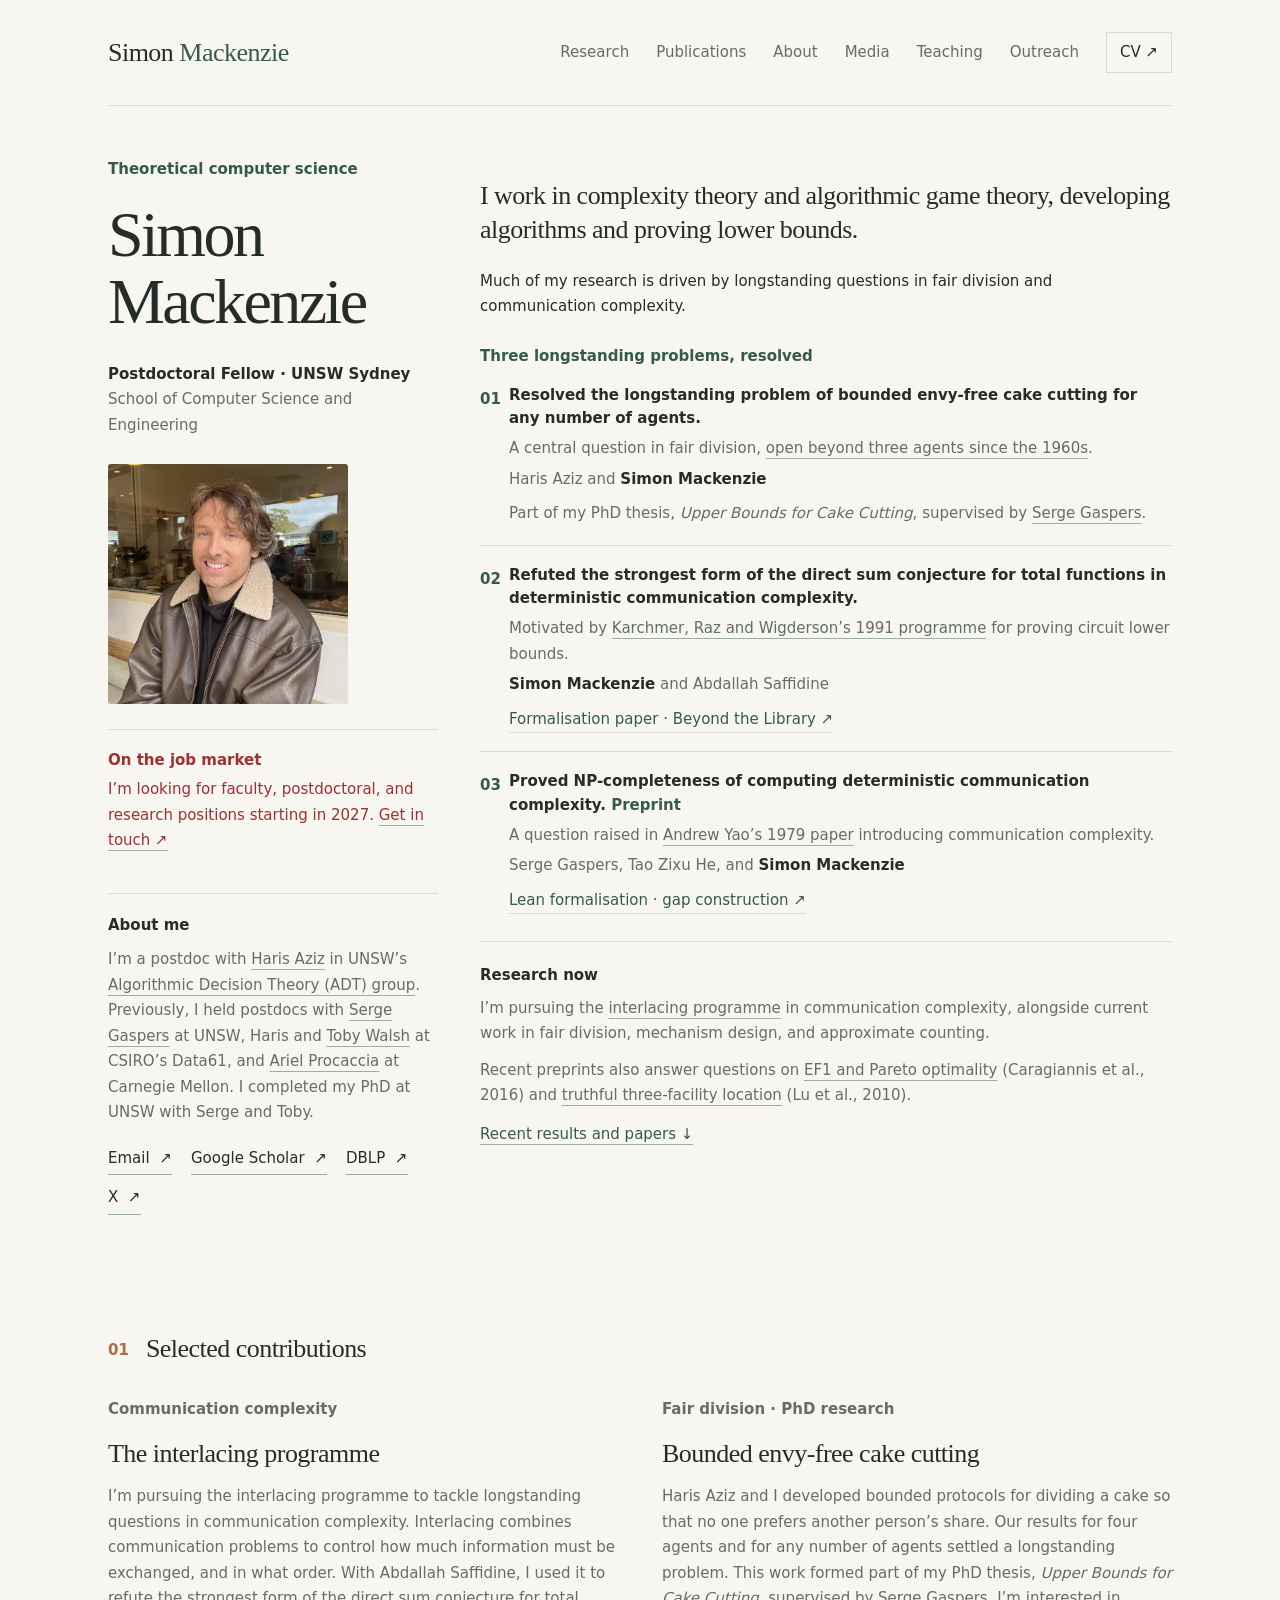
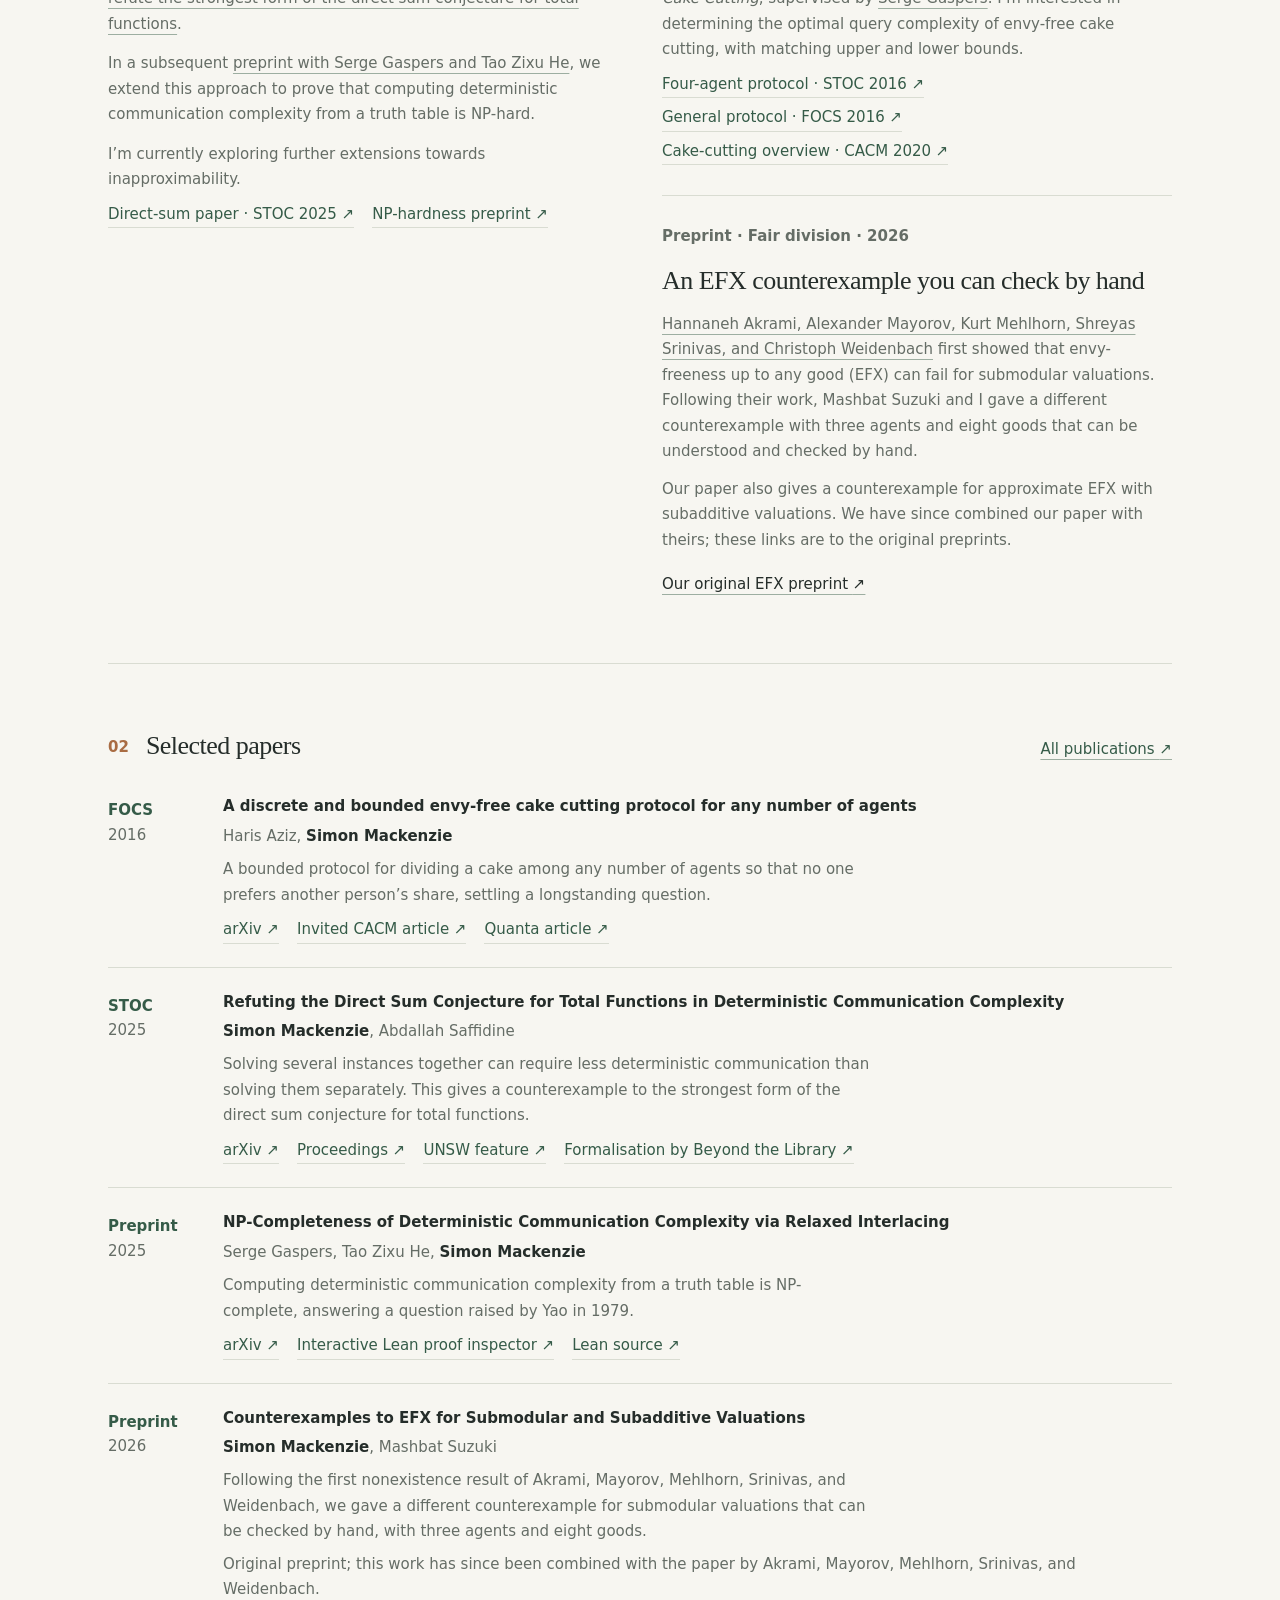
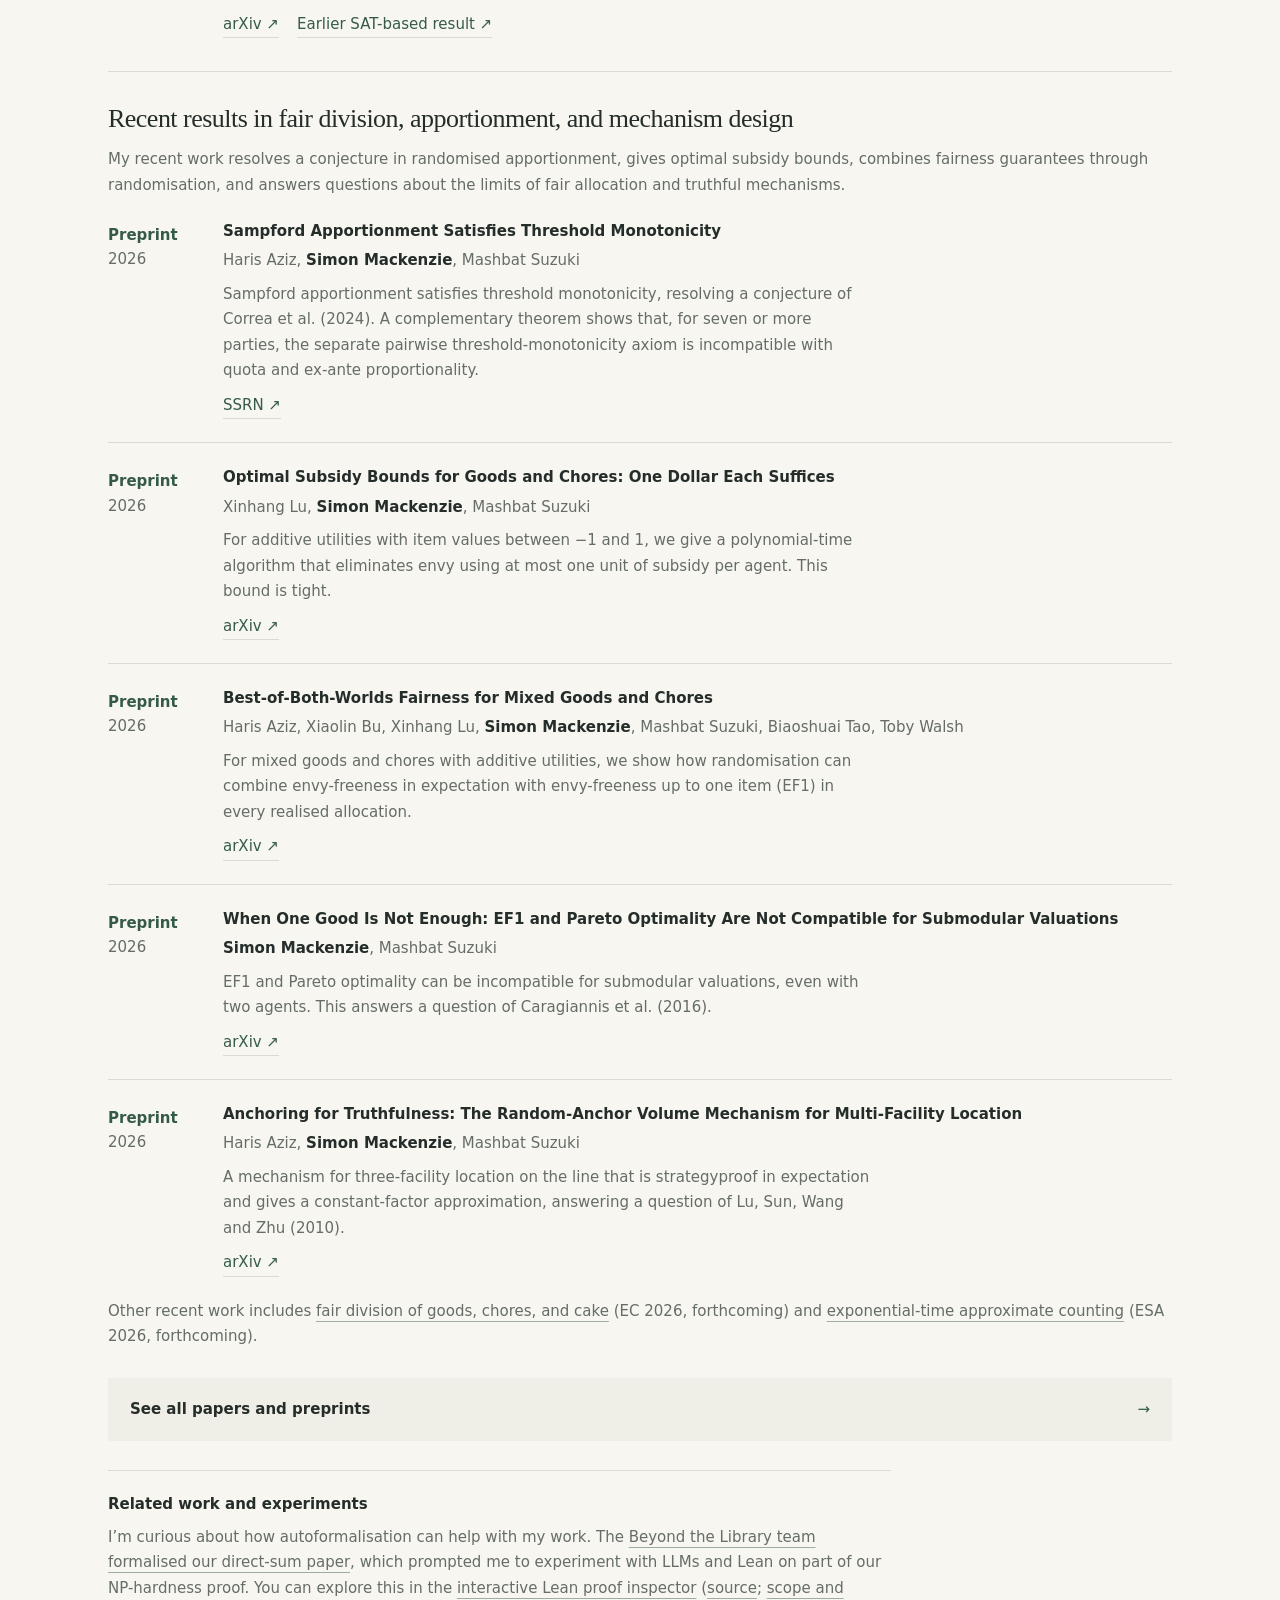
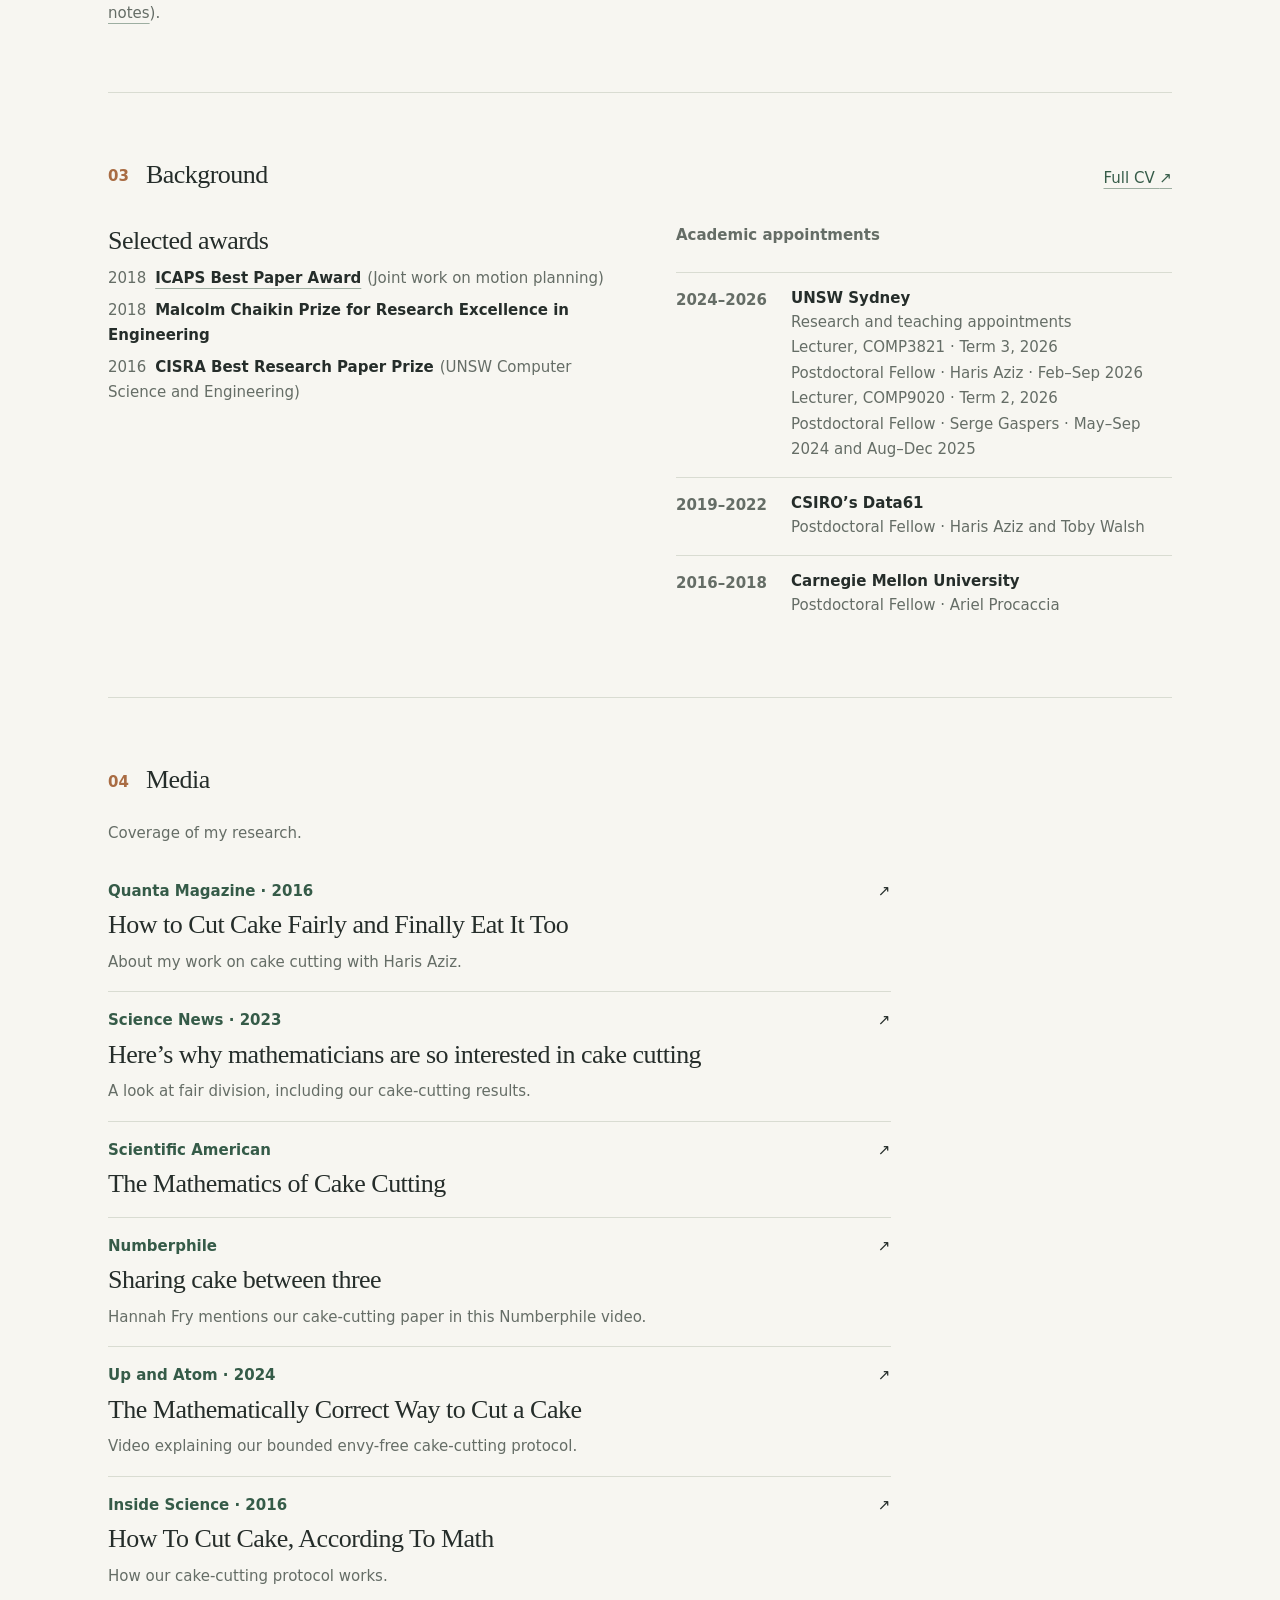
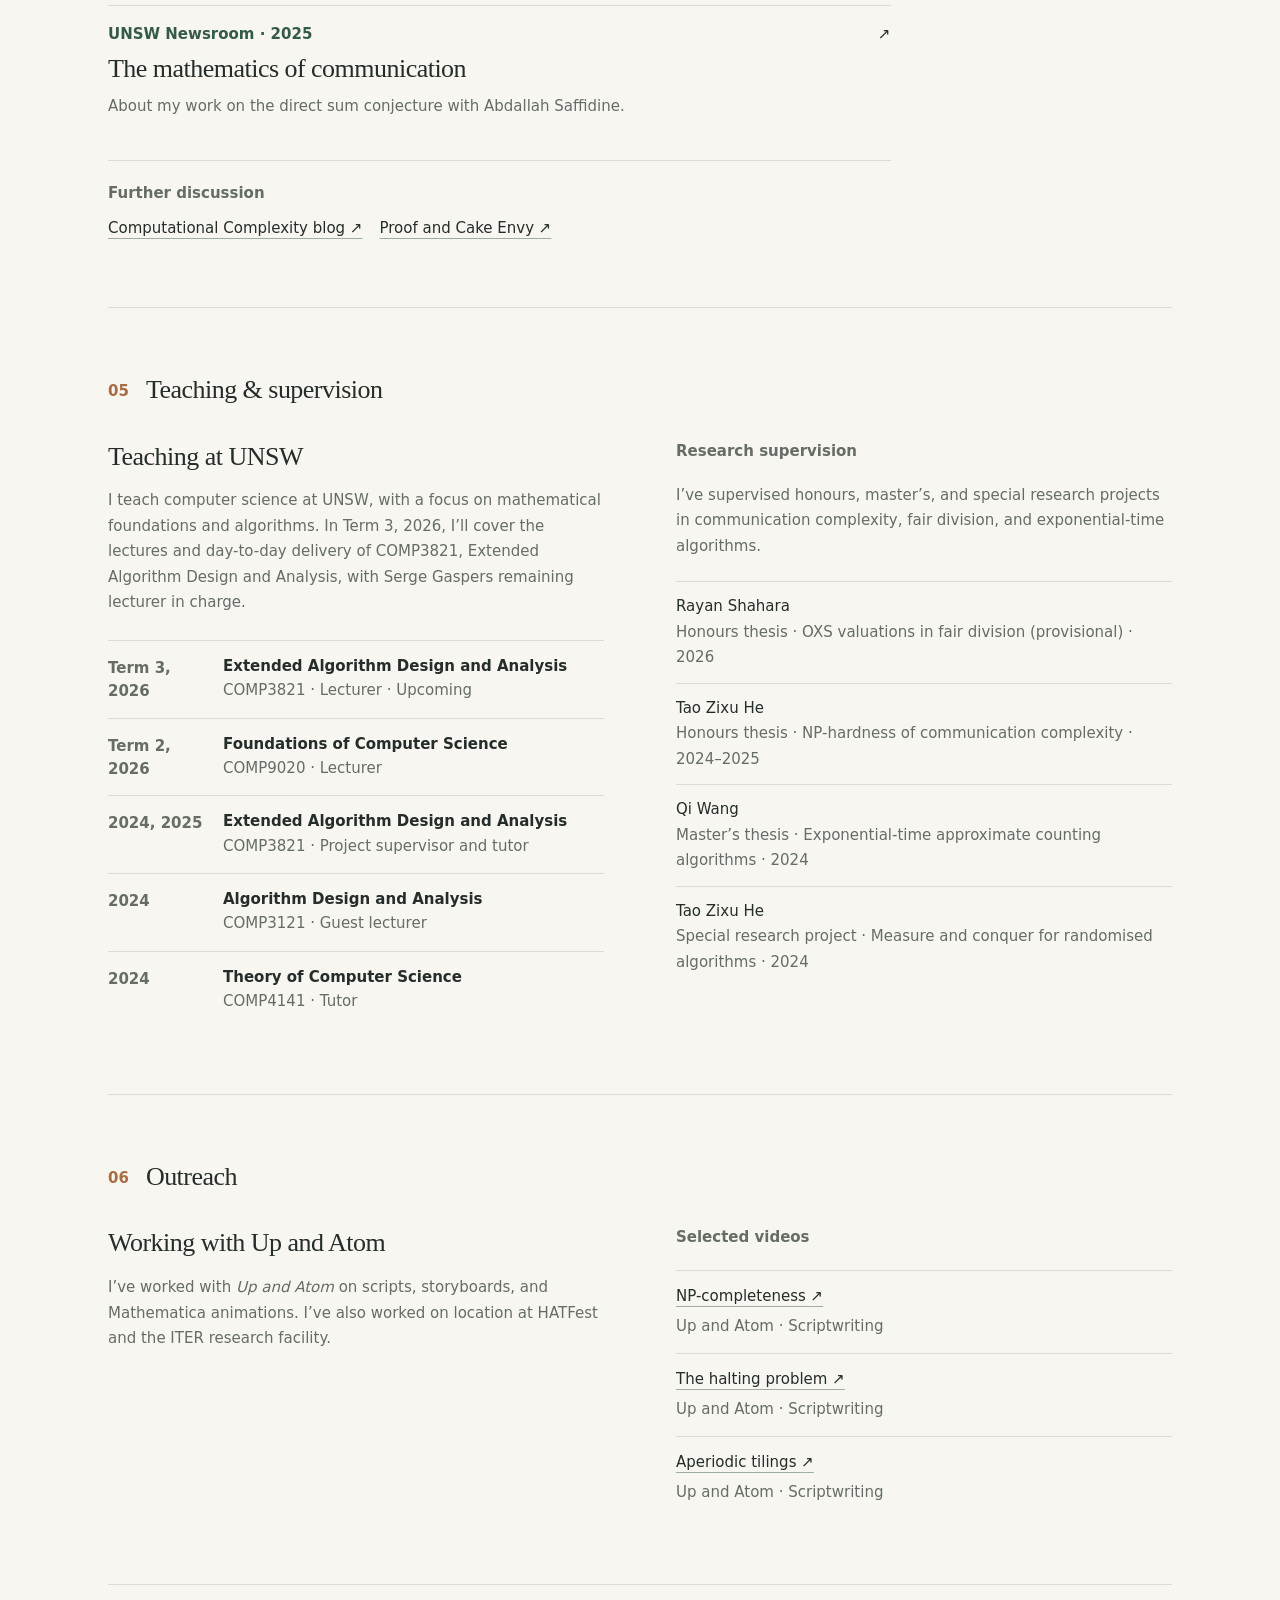
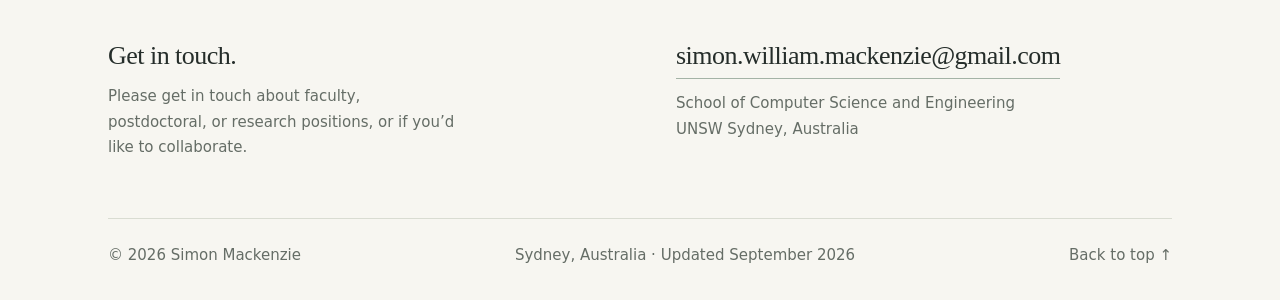
==== index.html @ c9582fa7 "Link Simon's X account" ====
<!doctype html><html lang="en" id="top"><head><meta charset="utf-8"><meta name="viewport" content="width=device-width, initial-scale=1"><meta name="description" content="Simon Mackenzie’s research on bounded envy-free cake cutting, the direct-sum conjecture, and NP-completeness of computing communication complexity (preprint), with recent work in algorithms and fair division."><title>Simon Mackenzie — Theoretical Computer Science</title><link rel="stylesheet" href="./styles.css?v=20260901b"><meta property="og:type" content="website"><meta property="og:title" content="Simon Mackenzie — Theoretical Computer Science"><meta property="og:description" content="Simon Mackenzie’s research on bounded envy-free cake cutting, the direct-sum conjecture, and NP-completeness of computing communication complexity (preprint), with recent work in algorithms and fair division."><meta name="twitter:title" content="Simon Mackenzie — Theoretical Computer Science"><meta name="twitter:description" content="Simon Mackenzie’s research on bounded envy-free cake cutting, the direct-sum conjecture, and NP-completeness of computing communication complexity (preprint), with recent work in algorithms and fair division."><meta name="twitter:card" content="summary_large_image"><meta property="og:image" content="https://simonwmackenzie.github.io/og.png"><meta property="og:image:alt" content="Simon Mackenzie — Algorithms, Fair division, Communication complexity"><meta name="twitter:image" content="https://simonwmackenzie.github.io/og.png"><link rel="canonical" href="https://simonwmackenzie.github.io/"><meta property="og:url" content="https://simonwmackenzie.github.io/"><link rel="icon" href="./favicon.svg" type="image/svg+xml"><link rel="apple-touch-icon" href="./apple-touch-icon.png"><meta name="theme-color" content="#f7f6f1"><script type="application/ld+json">{"@context":"https://schema.org","@type":"Person","name":"Simon Mackenzie","url":"https://simonwmackenzie.github.io/","image":"https://simonwmackenzie.github.io/assets/simon-mackenzie.jpg","jobTitle":"Postdoctoral Fellow","affiliation":{"@type":"Organization","name":"UNSW Sydney"},"email":"simon.william.mackenzie@gmail.com","sameAs":["https://scholar.google.com/citations?user=cBUn3E8AAAAJ","https://dblp.org/pid/139/0823.html","https://x.com/SimonWMackenzie"]}</script></head><body class="research-profile"><a class="skip" href="#main">Skip to content</a><div class="container"><header class="masthead"><a class="wordmark" href="./index.html">Simon <span class="initial">Mackenzie</span></a><nav class="navigation" aria-label="Main navigation"><a href="./index.html#research">Research</a><a href="./publications.html">Publications</a><a href="./index.html#about">About</a><a href="./index.html#media">Media</a><a href="./index.html#teaching">Teaching</a><a href="./index.html#outreach">Outreach</a><a class="cv-link" href="./assets/SimonMackenzieCV.pdf">CV <span aria-hidden="true">↗</span></a></nav></header><main id="main">
<section class="hero" aria-labelledby="name"><div class="hero-identity"><p class="eyebrow">Theoretical computer science</p><h1 id="name">Simon<br> Mackenzie</h1><p class="role"><strong>Postdoctoral Fellow · UNSW Sydney</strong><br>School of Computer Science and Engineering</p><img class="profile-photo" src="./assets/simon-mackenzie.jpg" alt="Simon Mackenzie" width="720" height="679" decoding="async" fetchpriority="high"><div class="hero-note"><span class="eyebrow">On the job market</span><span>I’m looking for faculty, postdoctoral, and research positions starting in 2027. <a href="mailto:simon.william.mackenzie@gmail.com">Get in touch <span aria-hidden="true">↗</span></a></span></div></div><div class="intro"><p class="lead">I work in complexity theory and algorithmic game theory, developing algorithms and proving lower bounds.</p><p class="research-focus achievement">Much of my research is driven by longstanding questions in fair division and communication complexity.</p><h2 class="results-heading">Three longstanding problems, resolved</h2><ul class="result-summary" aria-label="Selected research results"><li><a class="result-statement" href="https://arxiv.org/abs/1604.03655">Resolved the longstanding problem of bounded envy-free cake cutting for any number of agents.</a><span class="result-context">A central question in fair division, <a href="https://arxiv.org/abs/1508.05143">open beyond three agents since the 1960s</a>.</span><span class="result-authors">Haris Aziz and <strong>Simon Mackenzie</strong></span><span class="result-context thesis-connection">Part of my PhD thesis, <em>Upper Bounds for Cake Cutting</em>, supervised by <a href="https://serggasp.github.io/">Serge Gaspers</a>.</span></li><li><a class="result-statement" href="https://arxiv.org/abs/2411.19003">Refuted the strongest form of the direct sum conjecture for total functions in deterministic communication complexity.</a><span class="result-context">Motivated by <a href="https://www.math.ias.edu/~avi/PUBLICATIONS/KarchmerRaWi1995.pdf">Karchmer, Raz and Wigderson’s 1991 programme</a> for proving circuit lower bounds.</span><span class="result-authors"><strong>Simon Mackenzie</strong> and Abdallah Saffidine</span><div class="paper-links result-formalisation"><a href="https://arxiv.org/abs/2606.31134">Formalisation paper · Beyond the Library <span aria-hidden="true">↗</span></a></div></li><li><a class="result-statement" href="https://arxiv.org/abs/2508.05597">Proved NP-completeness of computing deterministic communication complexity. <span class="result-status">Preprint</span></a><span class="result-context">A question raised in <a href="https://doi.org/10.1145/800135.804414">Andrew Yao’s 1979 paper</a> introducing communication complexity.</span><span class="result-authors">Serge Gaspers, Tao Zixu He, and <strong>Simon Mackenzie</strong></span><div class="paper-links result-formalisation"><a href="https://simonwmackenzie.github.io/npcc-lean/inspector/">Lean formalisation · gap construction <span aria-hidden="true">↗</span></a></div></li></ul><div class="research-now"><h2>Research now</h2><p>I’m pursuing the <a href="#interlacing">interlacing programme</a> in communication complexity, alongside current work in fair division, mechanism design, and approximate counting.</p><p>Recent preprints also answer questions on <a href="https://arxiv.org/abs/2607.17811">EF1 and Pareto optimality</a> (Caragiannis et al., 2016) and <a href="https://arxiv.org/abs/2608.16550">truthful three-facility location</a> (Lu et al., 2010).</p><a class="recent-results-link" href="#current-work">Recent results and papers <span aria-hidden="true">↓</span></a></div></div><div class="intro-biography" aria-labelledby="biography-heading"><h2 id="biography-heading">About me</h2><p class="academic-context">I’m a postdoc with <a href="https://sites.google.com/site/harisaziz/">Haris Aziz</a> in UNSW’s <a href="https://www.unsw.edu.au/engineering/our-schools/computer-science-and-engineering/our-research/research-groups/algorithmic-decision-theory">Algorithmic Decision Theory (ADT) group</a>. Previously, I held postdocs with <a href="https://serggasp.github.io/">Serge Gaspers</a> at UNSW, Haris and <a href="https://cgi.cse.unsw.edu.au/~tw/index.html">Toby Walsh</a> at CSIRO’s Data61, and <a href="https://procaccia.info/">Ariel Procaccia</a> at Carnegie Mellon. I completed my PhD at UNSW with Serge and Toby.</p><div class="text-links"><a href="mailto:simon.william.mackenzie@gmail.com">Email <span class="arrow" aria-hidden="true">↗</span></a><a href="https://scholar.google.com/citations?user=cBUn3E8AAAAJ">Google Scholar <span class="arrow" aria-hidden="true">↗</span></a><a href="https://dblp.org/pid/139/0823.html">DBLP <span class="arrow" aria-hidden="true">↗</span></a><a href="https://x.com/SimonWMackenzie">X <span class="arrow" aria-hidden="true">↗</span></a></div></div></section>

<section class="section" id="research"><div class="section-heading"><h2><span class="number">01</span>Selected contributions</h2></div><div class="research-grid research-programme-grid"><article class="research-item research-programme" id="interlacing"><p class="eyebrow">Communication complexity</p><h3>The interlacing programme</h3><p>I’m pursuing the interlacing programme to tackle longstanding questions in communication complexity. Interlacing combines communication problems to control how much information must be exchanged, and in what order. With Abdallah Saffidine, I used it to <a href="https://arxiv.org/abs/2411.19003">refute the strongest form of the direct sum conjecture for total functions</a>.</p><p>In a subsequent <a href="https://arxiv.org/abs/2508.05597">preprint with Serge Gaspers and Tao Zixu He</a>, we extend this approach to prove that computing deterministic communication complexity from a truth table is NP-hard.</p><p>I’m currently exploring further extensions towards inapproximability.</p><div class="paper-links"><a href="https://arxiv.org/abs/2411.19003">Direct-sum paper · STOC 2025 <span aria-hidden="true">↗</span></a><a href="https://arxiv.org/abs/2508.05597">NP-hardness preprint <span aria-hidden="true">↗</span></a></div></article><article class="research-item"><p class="eyebrow">Fair division · PhD research</p><h3>Bounded envy-free cake cutting</h3><p>Haris Aziz and I developed bounded protocols for dividing a cake so that no one prefers another person’s share. Our results for four agents and for any number of agents settled a longstanding problem. This work formed part of my PhD thesis, <em>Upper Bounds for Cake Cutting</em>, supervised by <a href="https://serggasp.github.io/">Serge Gaspers</a>. I’m interested in determining the optimal query complexity of envy-free cake cutting, with matching upper and lower bounds.</p><div class="paper-links"><a href="https://arxiv.org/abs/1508.05143">Four-agent protocol · STOC 2016 <span aria-hidden="true">↗</span></a><a href="https://arxiv.org/abs/1604.03655">General protocol · FOCS 2016 <span aria-hidden="true">↗</span></a><a href="https://dl.acm.org/doi/10.1145/3382129">Cake-cutting overview · CACM 2020 <span aria-hidden="true">↗</span></a></div></article><article class="research-item" id="efx"><p class="eyebrow">Preprint · Fair division · 2026</p><h3>An EFX counterexample you can check by hand</h3><p><a href="https://arxiv.org/abs/2604.18216">Hannaneh Akrami, Alexander Mayorov, Kurt Mehlhorn, Shreyas Srinivas, and Christoph Weidenbach</a> first showed that envy-freeness up to any good (EFX) can fail for submodular valuations. Following their work, Mashbat Suzuki and I gave a different counterexample with three agents and eight goods that can be understood and checked by hand.</p><p class="efx-context">Our paper also gives a counterexample for approximate EFX with subadditive valuations. We have since combined our paper with theirs; these links are to the original preprints.</p><a href="https://arxiv.org/abs/2605.06451">Our original EFX preprint <span aria-hidden="true">↗</span></a></article></div></section>
<section class="section" id="papers"><div class="section-heading"><h2><span class="number">02</span>Selected papers</h2><a href="./publications.html">All publications <span aria-hidden="true">↗</span></a></div><ol class="papers"><li class="paper" data-paper="aziz2016discrete" data-topic="fair-division" data-search="A discrete and bounded envy-free cake cutting protocol for any number of agents Haris Aziz Simon Mackenzie 2016 FOCS conference  A bounded protocol for dividing a cake among any number of agents so that no one prefers another person’s share, settling a longstanding question."><div class="paper-meta"><strong>FOCS</strong>2016</div><div><h3><a href="https://arxiv.org/abs/1604.03655">A discrete and bounded envy-free cake cutting protocol for any number of agents</a></h3><p class="authors">Haris Aziz, <strong>Simon Mackenzie</strong></p><p class="paper-description">A bounded protocol for dividing a cake among any number of agents so that no one prefers another person’s share, settling a longstanding question.</p><div class="paper-links"><a href="https://arxiv.org/abs/1604.03655">arXiv <span aria-hidden="true">↗</span></a><a href="https://dl.acm.org/doi/10.1145/3382129">Invited CACM article <span aria-hidden="true">↗</span></a><a href="https://www.quantamagazine.org/new-algorithm-solves-cake-cutting-problem-20161006/">Quanta article <span aria-hidden="true">↗</span></a></div></div></li><li class="paper" data-paper="mackenzie2025refuting" data-topic="communication" data-search="Refuting the Direct Sum Conjecture for Total Functions in Deterministic Communication Complexity Simon Mackenzie Abdallah Saffidine 2025 STOC conference  Solving several instances together can require less deterministic communication than solving them separately. This gives a counterexample to the strongest form of the direct sum conjecture for total functions."><div class="paper-meta"><strong>STOC</strong>2025</div><div><h3><a href="https://arxiv.org/abs/2411.19003">Refuting the Direct Sum Conjecture for Total Functions in Deterministic Communication Complexity</a></h3><p class="authors"><strong>Simon Mackenzie</strong>, Abdallah Saffidine</p><p class="paper-description">Solving several instances together can require less deterministic communication than solving them separately. This gives a counterexample to the strongest form of the direct sum conjecture for total functions.</p><div class="paper-links"><a href="https://arxiv.org/abs/2411.19003">arXiv <span aria-hidden="true">↗</span></a><a href="https://dl.acm.org/doi/10.1145/3717823.3718148">Proceedings <span aria-hidden="true">↗</span></a><a href="https://www.unsw.edu.au/news/2025/03/communication-complexity--why-a-new-mathematical-formula-could-h">UNSW feature <span aria-hidden="true">↗</span></a><a href="https://beyondthelibrary.github.io/formal_arxiv/p/Refuting/">Formalisation by Beyond the Library <span aria-hidden="true">↗</span></a></div></div></li><li class="paper" data-paper="gaspers2025interlacing" data-topic="communication" data-search="NP-Completeness of Deterministic Communication Complexity via Relaxed Interlacing Serge Gaspers Tao Zixu He Simon Mackenzie 2025 Preprint preprint  Computing deterministic communication complexity from a truth table is NP-complete, answering a question raised by Yao in 1979."><div class="paper-meta"><strong>Preprint</strong>2025</div><div><h3><a href="https://arxiv.org/abs/2508.05597">NP-Completeness of Deterministic Communication Complexity via Relaxed Interlacing</a></h3><p class="authors">Serge Gaspers, Tao Zixu He, <strong>Simon Mackenzie</strong></p><p class="paper-description">Computing deterministic communication complexity from a truth table is NP-complete, answering a question raised by Yao in 1979.</p><div class="paper-links"><a href="https://arxiv.org/abs/2508.05597">arXiv <span aria-hidden="true">↗</span></a><a href="https://simonwmackenzie.github.io/npcc-lean/inspector/">Interactive Lean proof inspector <span aria-hidden="true">↗</span></a><a href="https://github.com/simonwmackenzie/npcc-lean">Lean source <span aria-hidden="true">↗</span></a></div></div></li><li class="paper" data-paper="mackenzie2026efx" data-topic="fair-division" data-search="Counterexamples to EFX for Submodular and Subadditive Valuations Simon Mackenzie Mashbat Suzuki 2026 Preprint preprint Original preprint; this work has since been combined with the paper by Akrami, Mayorov, Mehlhorn, Srinivas, and Weidenbach. Following the first nonexistence result of Akrami, Mayorov, Mehlhorn, Srinivas, and Weidenbach, we gave a different counterexample for submodular valuations that can be checked by hand, with three agents and eight goods."><div class="paper-meta"><strong>Preprint</strong>2026</div><div><h3><a href="https://arxiv.org/abs/2605.06451">Counterexamples to EFX for Submodular and Subadditive Valuations</a></h3><p class="authors"><strong>Simon Mackenzie</strong>, Mashbat Suzuki</p><p class="paper-description">Following the first nonexistence result of Akrami, Mayorov, Mehlhorn, Srinivas, and Weidenbach, we gave a different counterexample for submodular valuations that can be checked by hand, with three agents and eight goods.</p><p class="paper-note">Original preprint; this work has since been combined with the paper by Akrami, Mayorov, Mehlhorn, Srinivas, and Weidenbach.</p><div class="paper-links"><a href="https://arxiv.org/abs/2605.06451">arXiv <span aria-hidden="true">↗</span></a><a href="https://arxiv.org/abs/2604.18216">Earlier SAT-based result <span aria-hidden="true">↗</span></a></div></div></li></ol><div class="current-work" id="current-work"><h3>Recent results in fair division, apportionment, and mechanism design</h3><p>My recent work resolves a conjecture in randomised apportionment, gives optimal subsidy bounds, combines fairness guarantees through randomisation, and answers questions about the limits of fair allocation and truthful mechanisms.</p><ol class="papers"><li class="paper" data-paper="aziz2026sampford" data-topic="social-choice" data-search="Sampford Apportionment Satisfies Threshold Monotonicity Haris Aziz Simon Mackenzie Mashbat Suzuki 2026 Preprint preprint  Sampford apportionment satisfies threshold monotonicity, resolving a conjecture of Correa et al. (2024). A complementary theorem shows that, for seven or more parties, the separate pairwise threshold-monotonicity axiom is incompatible with quota and ex-ante proportionality."><div class="paper-meta"><strong>Preprint</strong>2026</div><div><h3><a href="https://papers.ssrn.com/sol3/papers.cfm?abstract_id=7346803">Sampford Apportionment Satisfies Threshold Monotonicity</a></h3><p class="authors">Haris Aziz, <strong>Simon Mackenzie</strong>, Mashbat Suzuki</p><p class="paper-description">Sampford apportionment satisfies threshold monotonicity, resolving a conjecture of Correa et al. (2024). A complementary theorem shows that, for seven or more parties, the separate pairwise threshold-monotonicity axiom is incompatible with quota and ex-ante proportionality.</p><div class="paper-links"><a href="https://papers.ssrn.com/sol3/papers.cfm?abstract_id=7346803">SSRN <span aria-hidden="true">↗</span></a></div></div></li><li class="paper" data-paper="lu2026subsidy" data-topic="fair-division" data-search="Optimal Subsidy Bounds for Goods and Chores: One Dollar Each Suffices Xinhang Lu Simon Mackenzie Mashbat Suzuki 2026 Preprint preprint  For additive utilities with item values between −1 and 1, we give a polynomial-time algorithm that eliminates envy using at most one unit of subsidy per agent. This bound is tight."><div class="paper-meta"><strong>Preprint</strong>2026</div><div><h3><a href="https://arxiv.org/abs/2607.10089">Optimal Subsidy Bounds for Goods and Chores: One Dollar Each Suffices</a></h3><p class="authors">Xinhang Lu, <strong>Simon Mackenzie</strong>, Mashbat Suzuki</p><p class="paper-description">For additive utilities with item values between −1 and 1, we give a polynomial-time algorithm that eliminates envy using at most one unit of subsidy per agent. This bound is tight.</p><div class="paper-links"><a href="https://arxiv.org/abs/2607.10089">arXiv <span aria-hidden="true">↗</span></a></div></div></li><li class="paper" data-paper="aziz2026best" data-topic="fair-division" data-search="Best-of-Both-Worlds Fairness for Mixed Goods and Chores Haris Aziz Xiaolin Bu Xinhang Lu Simon Mackenzie Mashbat Suzuki Biaoshuai Tao Toby Walsh 2026 Preprint preprint  For mixed goods and chores with additive utilities, we show how randomisation can combine envy-freeness in expectation with envy-freeness up to one item (EF1) in every realised allocation."><div class="paper-meta"><strong>Preprint</strong>2026</div><div><h3><a href="https://arxiv.org/abs/2607.10232">Best-of-Both-Worlds Fairness for Mixed Goods and Chores</a></h3><p class="authors">Haris Aziz, Xiaolin Bu, Xinhang Lu, <strong>Simon Mackenzie</strong>, Mashbat Suzuki, Biaoshuai Tao, Toby Walsh</p><p class="paper-description">For mixed goods and chores with additive utilities, we show how randomisation can combine envy-freeness in expectation with envy-freeness up to one item (EF1) in every realised allocation.</p><div class="paper-links"><a href="https://arxiv.org/abs/2607.10232">arXiv <span aria-hidden="true">↗</span></a></div></div></li><li class="paper" data-paper="mackenzie2026ef1" data-topic="fair-division" data-search="When One Good Is Not Enough: EF1 and Pareto Optimality Are Not Compatible for Submodular Valuations Simon Mackenzie Mashbat Suzuki 2026 Preprint preprint  EF1 and Pareto optimality can be incompatible for submodular valuations, even with two agents. This answers a question of Caragiannis et al. (2016)."><div class="paper-meta"><strong>Preprint</strong>2026</div><div><h3><a href="https://arxiv.org/abs/2607.17811">When One Good Is Not Enough: EF1 and Pareto Optimality Are Not Compatible for Submodular Valuations</a></h3><p class="authors"><strong>Simon Mackenzie</strong>, Mashbat Suzuki</p><p class="paper-description">EF1 and Pareto optimality can be incompatible for submodular valuations, even with two agents. This answers a question of Caragiannis et al. (2016).</p><div class="paper-links"><a href="https://arxiv.org/abs/2607.17811">arXiv <span aria-hidden="true">↗</span></a></div></div></li><li class="paper" data-paper="aziz2026anchor" data-topic="social-choice" data-search="Anchoring for Truthfulness: The Random-Anchor Volume Mechanism for Multi-Facility Location Haris Aziz Simon Mackenzie Mashbat Suzuki 2026 Preprint preprint  A mechanism for three-facility location on the line that is strategyproof in expectation and gives a constant-factor approximation, answering a question of Lu, Sun, Wang and Zhu (2010)."><div class="paper-meta"><strong>Preprint</strong>2026</div><div><h3><a href="https://arxiv.org/abs/2608.16550">Anchoring for Truthfulness: The Random-Anchor Volume Mechanism for Multi-Facility Location</a></h3><p class="authors">Haris Aziz, <strong>Simon Mackenzie</strong>, Mashbat Suzuki</p><p class="paper-description">A mechanism for three-facility location on the line that is strategyproof in expectation and gives a constant-factor approximation, answering a question of Lu, Sun, Wang and Zhu (2010).</p><div class="paper-links"><a href="https://arxiv.org/abs/2608.16550">arXiv <span aria-hidden="true">↗</span></a></div></div></li></ol><p class="current-note">Other recent work includes <a href="https://arxiv.org/abs/2511.04891">fair division of goods, chores, and cake</a> (EC 2026, forthcoming) and <a href="https://arxiv.org/abs/2607.06393">exponential-time approximate counting</a> (ESA 2026, forthcoming).</p></div><a class="all-papers" href="./publications.html"><span>See all papers and preprints</span><span class="arrow" aria-hidden="true">→</span></a><aside class="research-aside" id="autoformalisation" aria-labelledby="related-work-heading"><h3 id="related-work-heading">Related work and experiments</h3><p>I’m curious about how autoformalisation can help with my work. The <a href="https://beyondthelibrary.github.io/formal_arxiv/p/Refuting/">Beyond the Library team formalised our direct-sum paper</a>, which prompted me to experiment with LLMs and Lean on part of our NP-hardness proof. You can explore this in the <a href="https://simonwmackenzie.github.io/npcc-lean/inspector/">interactive Lean proof inspector</a> (<a href="https://github.com/simonwmackenzie/npcc-lean">source</a>; <a href="https://github.com/simonwmackenzie/npcc-lean/blob/main/lean/AUDIT.md">scope and notes</a>).</p></aside></section>
<section class="section" id="about"><div class="section-heading"><h2><span class="number">03</span>Background</h2><a href="./assets/SimonMackenzieCV.pdf">Full CV <span aria-hidden="true">↗</span></a></div><div class="split"><aside class="awards" id="awards" aria-labelledby="awards-heading"><h3 id="awards-heading">Selected awards</h3><ul class="award-list"><li><time class="award-year" datetime="2018">2018</time><strong><a href="https://icaps18.icaps-conference.org/awards/index.html">ICAPS Best Paper Award</a></strong><span class="award-context">Joint work on motion planning</span></li><li><time class="award-year" datetime="2018">2018</time><strong>Malcolm Chaikin Prize for Research Excellence in Engineering</strong></li><li><time class="award-year" datetime="2016">2016</time><strong>CISRA Best Research Paper Prize</strong><span class="award-context">UNSW Computer Science and Engineering</span></li></ul></aside><div><p class="quiet-label">Academic appointments</p><ul class="timeline"><li><span class="period">2024–2026</span><div><strong>UNSW Sydney</strong><small>Research and teaching appointments<br>Lecturer, COMP3821 · Term 3, 2026<br>Postdoctoral Fellow · Haris Aziz · Feb–Sep 2026<br>Lecturer, COMP9020 · Term 2, 2026<br>Postdoctoral Fellow · Serge Gaspers · May–Sep 2024 and Aug–Dec 2025</small></div></li><li><span class="period">2019–2022</span><div><strong>CSIRO’s Data61</strong><small>Postdoctoral Fellow · Haris Aziz and Toby Walsh</small></div></li><li><span class="period">2016–2018</span><div><strong>Carnegie Mellon University</strong><small>Postdoctoral Fellow · Ariel Procaccia</small></div></li></ul></div></div></section>
<section class="section" id="media"><div class="section-heading"><h2><span class="number">04</span>Media</h2></div><p class="media-intro">Coverage of my research.</p><div class="media-coverage"><ul class="outreach-list"><li><a href="https://www.quantamagazine.org/new-algorithm-solves-cake-cutting-problem-20161006/"><span><span class="outlet">Quanta Magazine · 2016</span><span class="headline">How to Cut Cake Fairly and Finally Eat It Too</span><span class="coverage-note">About my work on cake cutting with Haris Aziz.</span></span><span class="arrow" aria-hidden="true">↗</span></a></li><li><a href="https://www.sciencenews.org/article/cake-cutting-math-problem-fairness-envy"><span><span class="outlet">Science News · 2023</span><span class="headline">Here’s why mathematicians are so interested in cake cutting</span><span class="coverage-note">A look at fair division, including our cake-cutting results.</span></span><span class="arrow" aria-hidden="true">↗</span></a></li><li><a href="https://www.scientificamerican.com/article/the-mathematics-of-cake-cutting/"><span><span class="outlet">Scientific American</span><span class="headline">The Mathematics of Cake Cutting</span></span><span class="arrow" aria-hidden="true">↗</span></a></li><li><a href="https://www.numberphile.com/videos/sharing-cake-between-three"><span><span class="outlet">Numberphile</span><span class="headline">Sharing cake between three</span><span class="coverage-note">Hannah Fry mentions our cake-cutting paper in this Numberphile video.</span></span><span class="arrow" aria-hidden="true">↗</span></a></li><li><a href="https://www.youtube.com/watch?v=fvM8ow6zNw4"><span><span class="outlet">Up and Atom · 2024</span><span class="headline">The Mathematically Correct Way to Cut a Cake</span><span class="coverage-note">Video explaining our bounded envy-free cake-cutting protocol.</span></span><span class="arrow" aria-hidden="true">↗</span></a></li><li><a href="https://www.aip.org/inside-science/how-to-cut-cake-according-to-math"><span><span class="outlet">Inside Science · 2016</span><span class="headline">How To Cut Cake, According To Math</span><span class="coverage-note">How our cake-cutting protocol works.</span></span><span class="arrow" aria-hidden="true">↗</span></a></li><li><a href="https://www.unsw.edu.au/news/2025/03/communication-complexity--why-a-new-mathematical-formula-could-h"><span><span class="outlet">UNSW Newsroom · 2025</span><span class="headline">The mathematics of communication</span><span class="coverage-note">About my work on the direct sum conjecture with Abdallah Saffidine.</span></span><span class="arrow" aria-hidden="true">↗</span></a></li></ul><div class="research-discussion"><p class="quiet-label">Further discussion</p><div class="small-links"><a href="https://blog.computationalcomplexity.org/2016/06/there-is-now-bounded-discrete-envy-free_0.html">Computational Complexity blog <span aria-hidden="true">↗</span></a><a href="https://rjlipton.com/2020/04/18/proof-and-cake-envy/">Proof and Cake Envy <span aria-hidden="true">↗</span></a></div></div></div></section>
<section class="section" id="teaching"><div class="section-heading"><h2><span class="number">05</span>Teaching &amp; supervision</h2></div><div class="split"><div><h3>Teaching at UNSW</h3><p>I teach computer science at UNSW, with a focus on mathematical foundations and algorithms. In Term 3, 2026, I’ll cover the lectures and day-to-day delivery of COMP3821, Extended Algorithm Design and Analysis, with Serge Gaspers remaining lecturer in charge.</p><ul class="timeline"><li><span class="period">Term 3, 2026</span><div><strong>Extended Algorithm Design and Analysis</strong><small>COMP3821 · Lecturer · Upcoming</small></div></li><li><span class="period">Term 2, 2026</span><div><strong>Foundations of Computer Science</strong><small>COMP9020 · Lecturer</small></div></li><li><span class="period">2024, 2025</span><div><strong>Extended Algorithm Design and Analysis</strong><small>COMP3821 · Project supervisor and tutor</small></div></li><li><time>2024</time><div><strong>Algorithm Design and Analysis</strong><small>COMP3121 · Guest lecturer</small></div></li><li><time>2024</time><div><strong>Theory of Computer Science</strong><small>COMP4141 · Tutor</small></div></li></ul></div><div><p class="quiet-label">Research supervision</p><p>I’ve supervised honours, master’s, and special research projects in communication complexity, fair division, and exponential-time algorithms.</p><ul class="student-list"><li>Rayan Shahara <span>Honours thesis · OXS valuations in fair division (provisional) · 2026</span></li><li>Tao Zixu He <span>Honours thesis · NP-hardness of communication complexity · 2024–2025</span></li><li>Qi Wang <span>Master’s thesis · Exponential-time approximate counting algorithms · 2024</span></li><li>Tao Zixu He <span>Special research project · Measure and conquer for randomised algorithms · 2024</span></li></ul></div></div></section>
<section class="section" id="outreach"><div class="section-heading"><h2><span class="number">06</span>Outreach</h2></div><div class="split outreach-content"><div><h3>Working with Up and Atom</h3><p>I’ve worked with <em>Up and Atom</em> on scripts, storyboards, and Mathematica animations. I’ve also worked on location at HATFest and the ITER research facility.</p></div><div><p class="quiet-label">Selected videos</p><ul class="video-links"><li><a href="https://www.youtube.com/watch?v=ctwX--JEzSA">NP-completeness <span aria-hidden="true">↗</span></a><span>Up and Atom · Scriptwriting</span></li><li><a href="https://www.youtube.com/watch?v=sG0obNcgNJM&amp;t=445s">The halting problem <span aria-hidden="true">↗</span></a><span>Up and Atom · Scriptwriting</span></li><li><a href="https://www.youtube.com/watch?v=A1BhOVW8qZU&amp;t=542s">Aperiodic tilings <span aria-hidden="true">↗</span></a><span>Up and Atom · Scriptwriting</span></li></ul></div></div></section>

<section class="contact" id="contact"><div><h2>Get in touch.</h2><p>Please get in touch about faculty, postdoctoral, or research positions, or if you’d like to collaborate.</p></div><div><a class="email" href="mailto:simon.william.mackenzie@gmail.com">simon.william.mackenzie@gmail.com</a><p>School of Computer Science and Engineering<br>UNSW Sydney, Australia</p></div></section></main><footer class="footer"><span>© 2026 Simon Mackenzie</span><span>Sydney, Australia · Updated September 2026</span><a href="#top">Back to top ↑</a></footer></div></body></html>
---- styles.css ----
:root{--paper:#f7f6f1;--surface:#efeee7;--ink:#252d2a;--muted:#656d66;--accent:#355b48;--line:#d9dcd2;--warm:#a96c43;--serif:Georgia,'Times New Roman',serif;--sans:system-ui,'Segoe UI',Roboto,Helvetica,Arial,sans-serif;color-scheme:light}

/* One typography system: two families, three sizes, five treatments. */
:root{--type-display:clamp(48px,6vw,64px);--type-heading:26px;--type-body:15px}
body,button,input{font-family:var(--sans);font-size:var(--type-body);font-weight:400;font-style:normal;line-height:1.7;letter-spacing:normal}
h1{font-family:var(--serif);font-size:var(--type-display);font-weight:400;font-style:normal;line-height:1.05;letter-spacing:-.04em}
h2,h3,strong,b,.result-statement,.paper h3,.timeline strong,.award-list strong,.eyebrow,.quiet-label,.paper-area,.archive-group>h2,.paper-meta strong,.timeline time,.timeline .period,.outreach-list .outlet,.formal-language,.search-wrap label,.count-label,.filter,.result-status,.all-papers span:first-child,.research-profile .result-summary>li::before,.section-heading h2 .number,.formalisation-related h3 span{font-family:var(--sans);font-size:var(--type-body);font-weight:600;font-style:normal;line-height:1.55;letter-spacing:normal;text-transform:none}
em{font-family:var(--sans);font-size:var(--type-body);font-weight:400;font-style:italic;line-height:1.7;letter-spacing:normal}
.wordmark,.intro .lead,.section-heading h2,.research-item h3,.split h3,.current-work>h3,.contact h2,.contact .email,.formalisation-grid h3,.formalisation-related h3,.explorer-link strong,.archive-highlights>h2,.archive-bibliography>h2,.outreach-list .headline{font-family:var(--serif);font-size:var(--type-heading);font-weight:400;font-style:normal;line-height:1.3;letter-spacing:-.02em}
small{font-size:inherit}
.wordmark .initial{font-style:normal}
*{box-sizing:border-box}html{scroll-behavior:smooth;scroll-padding-top:34px}body{margin:0;background:var(--paper);color:var(--ink);-webkit-font-smoothing:antialiased}a{color:inherit;text-decoration-color:#9daea1;text-underline-offset:5px;text-decoration-thickness:1px}a:hover{color:var(--accent);text-decoration-color:var(--accent)}button,a,input,summary{-webkit-tap-highlight-color:transparent}a:focus-visible,button:focus-visible,input:focus-visible,summary:focus-visible{outline:2px solid var(--accent);outline-offset:5px}::selection{background:#d4e1d3}h1,h2,h3,p{margin:0}button{cursor:pointer}svg{vertical-align:middle}.container{max-width:1160px;margin:0 auto;padding:0 48px}.skip{position:fixed;top:-80px;left:16px;z-index:20;background:var(--ink);color:white;padding:10px 18px}.skip:focus{top:10px}.masthead{display:flex;align-items:center;justify-content:space-between;gap:24px;min-height:106px;border-bottom:1px solid var(--line)}.wordmark{text-decoration:none;white-space:nowrap}.wordmark .initial{color:var(--accent)}.navigation{display:flex;align-items:center;gap:27px}.navigation a{text-decoration:none;color:var(--muted)}.navigation a:hover,.navigation a[aria-current=page]{color:var(--accent)}.navigation .cv-link{border:1px solid var(--line);padding:7px 13px;color:var(--ink)}.eyebrow{color:var(--accent)}.hero{display:grid;grid-template-columns:1fr 1fr;gap:72px;padding:78px 0 68px;align-items:start}.hero h1{margin:20px 0 26px}.role{color:var(--muted)}.role strong{color:var(--ink);}.intro{padding-top:36px}.intro p+p{margin-top:20px;color:var(--muted);}.text-links{display:flex;flex-wrap:wrap;gap:10px 24px;margin-top:29px;}.text-links a{text-decoration:none;border-bottom:1px solid #9aab9b;padding-bottom:3px}.arrow{display:inline-block;margin-left:5px;}.hero-note{display:flex;align-items:baseline;gap:20px;padding:15px 0;border-top:1px solid var(--line);color:var(--muted)}.hero-note .eyebrow{flex-shrink:0;}.hero-note a{color:var(--accent)}.section{padding:65px 0;border-bottom:1px solid var(--line);scroll-margin-top:25px}.section-heading{display:flex;justify-content:space-between;align-items:baseline;gap:25px;margin-bottom:33px}.section-heading h2 .number{display:inline-block;color:var(--warm);margin-right:17px;vertical-align:middle}.section-heading>a{white-space:nowrap;color:var(--accent)}.research-grid{display:grid;grid-template-columns:repeat(3,1fr);gap:38px}.research-item+.research-item{border-left:1px solid var(--line);padding-left:32px}.research-item h3{margin:15px 0 14px}.research-item p{color:var(--muted);}.research-item>a{display:inline-block;margin-top:19px}.papers{list-style:none;margin:0;padding:0}.paper{display:grid;grid-template-columns:93px 1fr;gap:22px;padding:23px 0;border-top:1px solid var(--line)}.paper:first-child{border-top:0;padding-top:0}.paper:last-child{padding-bottom:0}.paper-meta{padding-top:4px;color:var(--muted)}.paper-meta strong{display:block;color:var(--accent);}.paper h3 a{text-decoration:none}.paper h3 a:hover{text-decoration:underline}.authors{color:var(--muted);margin-top:5px}.authors strong{color:var(--ink)}.paper-links{display:flex;flex-wrap:wrap;gap:7px 18px;margin-top:9px;color:var(--accent)}.paper-links a{text-decoration:none;border-bottom:1px solid var(--line)}.paper-note{color:var(--muted);margin-top:7px}.paper-description{color:var(--muted);margin-top:8px;max-width:68ch}.all-papers{display:flex;justify-content:space-between;align-items:center;gap:25px;margin-top:28px;padding:19px 22px;background:var(--surface);text-decoration:none}.all-papers .arrow{color:var(--accent)}.split{display:grid;grid-template-columns:1fr 1fr;gap:72px}.split h3{margin-bottom:15px}.split p{color:var(--muted);}.split p+p{margin-top:16px}.timeline{list-style:none;padding:0;margin:24px 0 0}.timeline li{display:grid;grid-template-columns:95px 1fr;gap:20px;padding:14px 0;border-top:1px solid var(--line);}.timeline time,.timeline .period{color:var(--muted);padding-top:2px}.timeline strong{display:block;}.timeline small{color:var(--muted);}.timeline a{text-decoration:none}.quiet-label{color:var(--muted);margin-bottom:20px}.student-list{list-style:none;padding:0;margin:22px 0 0}.student-list li{border-top:1px solid var(--line);padding:12px 0}.student-list span{display:block;color:var(--muted)}.outreach-list{list-style:none;margin:0;padding:0}.outreach-list li{padding:16px 0;border-top:1px solid var(--line)}.outreach-list li:first-child{padding-top:0;border:0}.outreach-list a{text-decoration:none;display:flex;justify-content:space-between;gap:20px;align-items:baseline}.outreach-list .outlet{display:block;color:var(--accent);margin-bottom:5px}.outreach-list a:hover .headline{text-decoration:underline;text-underline-offset:4px}.small-links{margin-top:16px;display:flex;gap:17px;flex-wrap:wrap}.recognition{margin-top:26px;padding-top:22px;border-top:1px solid var(--line);color:var(--muted)}.recognition strong{color:var(--ink)}.contact{padding:54px 0 57px;display:grid;grid-template-columns:1fr 1fr;gap:72px}.contact p{color:var(--muted);margin-top:12px;max-width:350px}.contact .email{overflow-wrap:anywhere;text-decoration:none;border-bottom:1px solid #a4b3a6;padding-bottom:6px;display:inline-block}.footer{border-top:1px solid var(--line);display:flex;justify-content:space-between;gap:16px;padding:24px 0 32px;color:var(--muted);}.footer a{text-decoration:none}.archive-intro{padding:62px 0 35px;max-width:720px}.archive-intro h1{margin:14px 0 20px;}.archive-intro p{color:var(--muted)}.archive-controls{margin-bottom:35px;border-top:1px solid var(--line);border-bottom:1px solid var(--line);padding:20px 0}.search-line{display:flex;align-items:center;gap:20px}.search-wrap{position:relative;flex:1}.search-wrap label{display:block;color:var(--muted);margin-bottom:7px}.search-wrap input{width:100%;background:transparent;border:1px solid var(--line);padding:10px 13px;border-radius:0;color:var(--ink)}.count-label{color:var(--muted);white-space:nowrap;padding-top:24px}.filters{display:flex;gap:7px;flex-wrap:wrap;margin-top:17px}.filter{border:1px solid transparent;background:transparent;color:var(--muted);padding:7px 12px;border-radius:2px}.filter:hover{border-color:var(--line)}.filter[aria-pressed=true]{background:var(--accent);color:#fff}.archive-group{margin-bottom:43px}.archive-group>h2{color:var(--accent);margin:0 0 25px}.archive-group .paper:first-child{border-top:1px solid var(--line);padding-top:23px}.empty-state{padding:35px 0 80px;color:var(--muted)}.empty-state button{display:block;margin-top:15px;padding:8px 14px;background:var(--accent);color:#fff;border:0;}.sr-only{position:absolute;width:1px;height:1px;padding:0;overflow:hidden;clip:rect(0,0,0,0);white-space:nowrap;border:0}[hidden]{display:none!important}.archive-footer{padding:10px 0 50px;color:var(--muted)}
@media(min-width:1400px){.container{max-width:1220px;padding:0 64px}.hero{padding-top:91px;padding-bottom:75px}}
@media(max-width:900px){.container{padding:0 32px}.hero{gap:38px}.navigation{gap:17px}.split,.contact{gap:40px}.research-grid{gap:22px}.research-item+.research-item{padding-left:22px}}
@media(max-width:650px){.container{padding:0 23px}.masthead{min-height:110px;align-items:flex-start;padding:21px 0 18px;flex-direction:column;gap:14px}.navigation{width:100%;gap:0;justify-content:space-between}.navigation .cv-link{padding:3px 8px}.hero{grid-template-columns:1fr;gap:24px;padding:44px 0 35px}.hero h1{margin:15px 0 17px}.hero h1 br{display:none}.intro{padding-top:0}.intro .lead{max-width:31ch}.intro p+p{margin-top:17px}.text-links{margin-top:23px}.hero-note{gap:10px;align-items:start;}.hero-note .eyebrow{padding-top:3px}.section{padding:43px 0}.section-heading{margin-bottom:25px;align-items:start}.section-heading h2 .number{margin-right:10px;}.section-heading>a{padding-top:9px}.research-grid{grid-template-columns:1fr;gap:25px}.research-item+.research-item{border-left:0;border-top:1px solid var(--line);padding-left:0;padding-top:24px}.research-item h3{margin-top:10px;margin-bottom:10px}.research-item p{max-width:50ch}.research-item>a{margin-top:12px}.paper{grid-template-columns:62px 1fr;gap:16px;padding:20px 0}.all-papers{padding:16px}.split,.contact{grid-template-columns:1fr;gap:34px}.timeline{margin-top:18px}.contact{padding:38px 0;gap:20px}.contact p{max-width:none}.footer{gap:15px}.archive-intro{padding:40px 0 28px}.search-line{gap:12px}.filters{gap:2px}.filter{padding:7px 8px}}
@media(prefers-reduced-motion:reduce){html{scroll-behavior:auto}*{transition:none!important}}
@media print{body{background:white;color:black;}.container{max-width:none;padding:0}.navigation,.hero-note,.archive-controls,.all-papers,.skip{display:none}.masthead{min-height:50px}.hero{padding:30px 0;gap:30px}.intro{padding-top:10px}.section{padding:25px 0}.paper,.research-item,.timeline li{break-inside:avoid}a{color:inherit;text-decoration:none}.footer{padding:15px 0}.paper[hidden],.archive-group[hidden]{display:grid!important}.archive-group[hidden]{display:block!important}}
/* Media coverage and the job-market notice */
.hero-note{align-items:start;padding:17px 0}.hero-note .eyebrow{padding-top:2px;color:var(--ink)}.media-intro{max-width:70ch;color:var(--muted);margin:-9px 0 32px}.coverage-note{display:block;color:var(--muted);margin-top:8px}.research-discussion{border-top:1px solid var(--line);margin-top:25px;padding-top:21px}.research-discussion .quiet-label{margin-bottom:11px}.research-discussion .small-links{margin-top:0}.video-links{list-style:none;padding:0;margin:24px 0 0}.video-links li{padding:13px 0;border-top:1px solid var(--line)}.video-links li>span{display:block;color:var(--muted);margin-top:5px}
@media(max-width:650px){.hero-note{flex-direction:column;gap:6px;}}
/* Research contributions and autoformalisation */
.navigation{flex-wrap:wrap;justify-content:flex-end;row-gap:8px}.formal-language{color:var(--muted)}.formalisation-grid{display:grid;grid-template-columns:1.05fr 1fr;gap:56px;align-items:start}.formalisation-grid h3{margin-bottom:18px}.formalisation-grid p{color:var(--muted);}.formalisation-grid p+p{margin-top:14px}.explorer-link{position:relative;display:block;padding:26px 30px 29px;background:var(--surface);border:1px solid var(--line);text-decoration:none}.explorer-link strong{display:block;margin:14px 25px 12px 0}.explorer-link>span:not(.eyebrow):not(.explorer-arrow){display:block;color:var(--muted);max-width:34ch}.explorer-link .explorer-arrow{position:absolute;right:23px;top:23px;color:var(--accent)}.explorer-link:hover{border-color:var(--accent)}.formalisation-links .small-links{gap:12px 20px;margin-top:18px}.current-work{margin-top:33px;padding-top:30px;border-top:1px solid var(--line)}.current-work>h3{margin-bottom:11px}.current-work>p{color:var(--muted);margin-bottom:21px}.current-work .papers{margin-top:22px;margin-bottom:22px}.current-work>p.current-note{margin:14px 0 0}
@media(max-width:900px){.formalisation-grid{gap:30px}.explorer-link{padding:23px}}
@media(max-width:650px){.navigation{justify-content:flex-start;gap:9px 16px}.masthead{min-height:125px}.formalisation-grid{grid-template-columns:1fr;gap:25px}}
/* Group the interlacing results under communication complexity. */
.research-programme-grid{grid-template-columns:repeat(2,minmax(0,1fr));gap:30px 44px;align-items:start}.research-programme-grid>.research-item{border:0;padding:0}.research-programme-grid>.research-programme{grid-row:span 2}.research-programme-grid>.research-item:last-child{border-top:1px solid var(--line);padding-top:29px}.research-programme>p+p{margin-top:14px}
@media(max-width:650px){.research-programme-grid{grid-template-columns:1fr;gap:25px}.research-programme-grid>.research-programme{grid-row:auto}.research-programme-grid>.research-item+.research-item{border-top:1px solid var(--line);padding-top:24px}}
.research-item p.efx-context{margin-top:12px;}

/* Formalisation experiments and related work, with clear attribution */
.formal-language{text-align:right}.formalisation-links p.formalisation-scope{margin-top:15px}.formalisation-related{display:grid;grid-template-columns:repeat(2,minmax(0,1fr));gap:36px 56px;border-top:1px solid var(--line);padding-top:29px;margin-top:35px}.formalisation-related h3{margin:10px 0 13px}.formalisation-related h3 a{text-decoration:none}.formalisation-related h3 a:hover{text-decoration:underline}.formalisation-related h3 span{color:var(--accent)}.formalisation-related p:not(.eyebrow){color:var(--muted)}.formalisation-related .related-source{display:inline-block;margin-top:14px;color:var(--accent)}
@media(max-width:900px){.formalisation-related{gap:30px}}
@media(max-width:650px){.formalisation-related{grid-template-columns:1fr;gap:27px}.formalisation-related article+article{border-top:1px solid var(--line);padding-top:25px}.formal-language{max-width:13ch;}}

/* A small related-work note, subordinate to the research and paper lists. */
.research-aside{margin-top:29px;padding-top:22px;border-top:1px solid var(--line);max-width:82ch;scroll-margin-top:30px}.research-aside h3{margin-bottom:8px}.research-aside p{color:var(--muted)}

/* Separate the biography from the research results. */
.intro-biography{margin-top:34px;padding-top:24px;border-top:1px solid var(--line)}.intro-biography h2{margin:0 0 10px;color:var(--ink)}.intro p.academic-context{margin-top:0}.intro-biography .text-links{margin-top:20px}

/* Separate research coverage from outreach contributions. */
.media-coverage{max-width:82ch}.outreach-content .video-links{margin-top:0}

/* The supplied portrait complements the introduction without replacing it. */
.profile-photo{display:block;width:240px;height:240px;max-width:100%;margin-top:26px;object-fit:cover;object-position:center 35%;border-radius:3px}
@media(max-width:650px){.hero-identity{display:grid;grid-template-columns:minmax(0,1fr) 104px;column-gap:18px;align-items:start}.hero-identity>.eyebrow,.hero-identity>h1{grid-column:1 / -1}.hero-identity>.role{grid-column:1}.profile-photo{grid-column:2;width:104px;height:104px;margin-top:0}}

/* Make the job-market announcement easy to spot. */
.hero-note{color:#9f3030;}.hero-note .eyebrow,.hero-note a{color:inherit}

/* Keep awards readable but secondary to the academic background. */
.awards{margin-bottom:28px;scroll-margin-top:30px}.awards h3{margin-bottom:8px}.award-list{display:grid;grid-template-columns:1fr;gap:6px;list-style:none;margin:0;padding:0;}.award-year{color:var(--muted);margin-right:9px}.award-list strong{display:inline;color:var(--ink)}.award-context{display:inline;margin-left:6px;color:var(--muted)}.award-context::before{content:"("}.award-context::after{content:")"}

/* Let visitors entering through Publications see the results before the bibliography. */
.archive-highlights{padding-bottom:35px;margin-bottom:34px;border-bottom:1px solid var(--line)}
.archive-highlights .result-summary{grid-template-columns:repeat(3,minmax(0,1fr));gap:25px;margin-top:23px}
.archive-highlights .result-summary li+li{border-top:0;border-left:1px solid var(--line);padding-top:0;padding-left:25px}
.programme-connection{margin-top:25px;color:var(--muted)}
.archive-bibliography>h2{margin-bottom:23px}
.archive-bibliography>.archive-footer{padding-bottom:30px}
.paper-area{color:var(--accent);margin-bottom:6px}
@media(max-width:900px){
  .archive-highlights .result-summary{grid-template-columns:1fr;gap:18px}
  .archive-highlights .result-summary li+li{border-left:0;border-top:1px solid var(--line);padding-left:0;padding-top:18px}
}


/* Put results and their authors together in the opening summary. */
.result-summary{list-style:none;margin:22px 0 0;padding:0;display:grid;gap:15px}.result-summary li+li{border-top:1px solid var(--line);padding-top:15px}.result-statement{display:block;color:var(--ink);text-decoration:none}.result-statement:hover{text-decoration:underline}.result-context{display:block;margin-top:6px;color:var(--muted)}.result-authors{display:block;margin-top:5px;color:var(--muted)}.result-authors strong{color:var(--ink)}.result-status{color:var(--accent);white-space:nowrap}
@media(max-width:650px){.result-summary{margin-top:18px;gap:13px}.result-summary li+li{padding-top:13px}}

/* The selected research profile: results first, with distinct biography and current work. */
.research-profile .hero{padding-top:52px;padding-bottom:52px;column-gap:58px;row-gap:0;grid-template-rows:auto 1fr}
.research-profile .hero-identity{grid-column:1;grid-row:1}
.research-profile .intro{padding-top:21px;grid-column:2;grid-row:1 / span 2}
.research-profile .intro p.achievement{color:var(--ink);margin:22px 0 25px}
.research-profile .results-heading{color:var(--accent);}
.research-profile .result-summary{counter-reset:result;margin-top:16px;gap:18px}
.research-profile .result-summary>li{counter-increment:result;position:relative;padding-left:29px}
.research-profile .result-summary>li::before{content:counter(result,decimal-leading-zero);position:absolute;left:0;top:4px;color:var(--accent)}
.research-profile .result-summary>li+li{padding-top:18px}
.research-profile .result-summary>li+li::before{top:22px}
.research-profile .thesis-connection{margin-top:9px}
.research-profile .hero-identity .hero-note{display:block;margin-top:25px;padding-top:17px}
.research-profile .hero-identity .hero-note .eyebrow{display:block;margin-bottom:5px}
.research-profile .hero>.intro-biography{grid-column:1;grid-row:2;margin-top:22px;padding-top:20px}
.research-profile .intro-biography .academic-context{color:var(--muted)}
.research-profile .intro-biography .text-links{gap:10px 19px;}
.research-profile .research-now{margin-top:27px;padding-top:22px;border-top:1px solid var(--line)}
.research-profile .research-now h2{color:var(--ink);margin-bottom:8px}
.research-profile .intro .research-now p{color:var(--muted);margin-top:0}
.research-profile .intro .research-now p+p{margin-top:11px}
.research-profile .recent-results-link{display:inline-block;margin-top:13px;color:var(--accent)}
@media(min-width:901px){
  .research-profile .hero{grid-template-columns:330px minmax(0,1fr);column-gap:42px}
}
@media(max-width:900px){
  .research-profile .hero{column-gap:36px}
}
@media(max-width:650px){
  .research-profile .hero{padding-top:31px;gap:29px;grid-template-rows:auto}
  .research-profile .hero-identity .hero-note{grid-column:1 / -1}
  .research-profile .hero>.intro-biography{grid-column:1;grid-row:3;margin-top:0}
  .research-profile .intro{padding-top:0;grid-column:1;grid-row:2}
  .research-profile .intro p.achievement{margin-top:20px}
  .research-profile .result-summary>li{padding-left:26px}
}
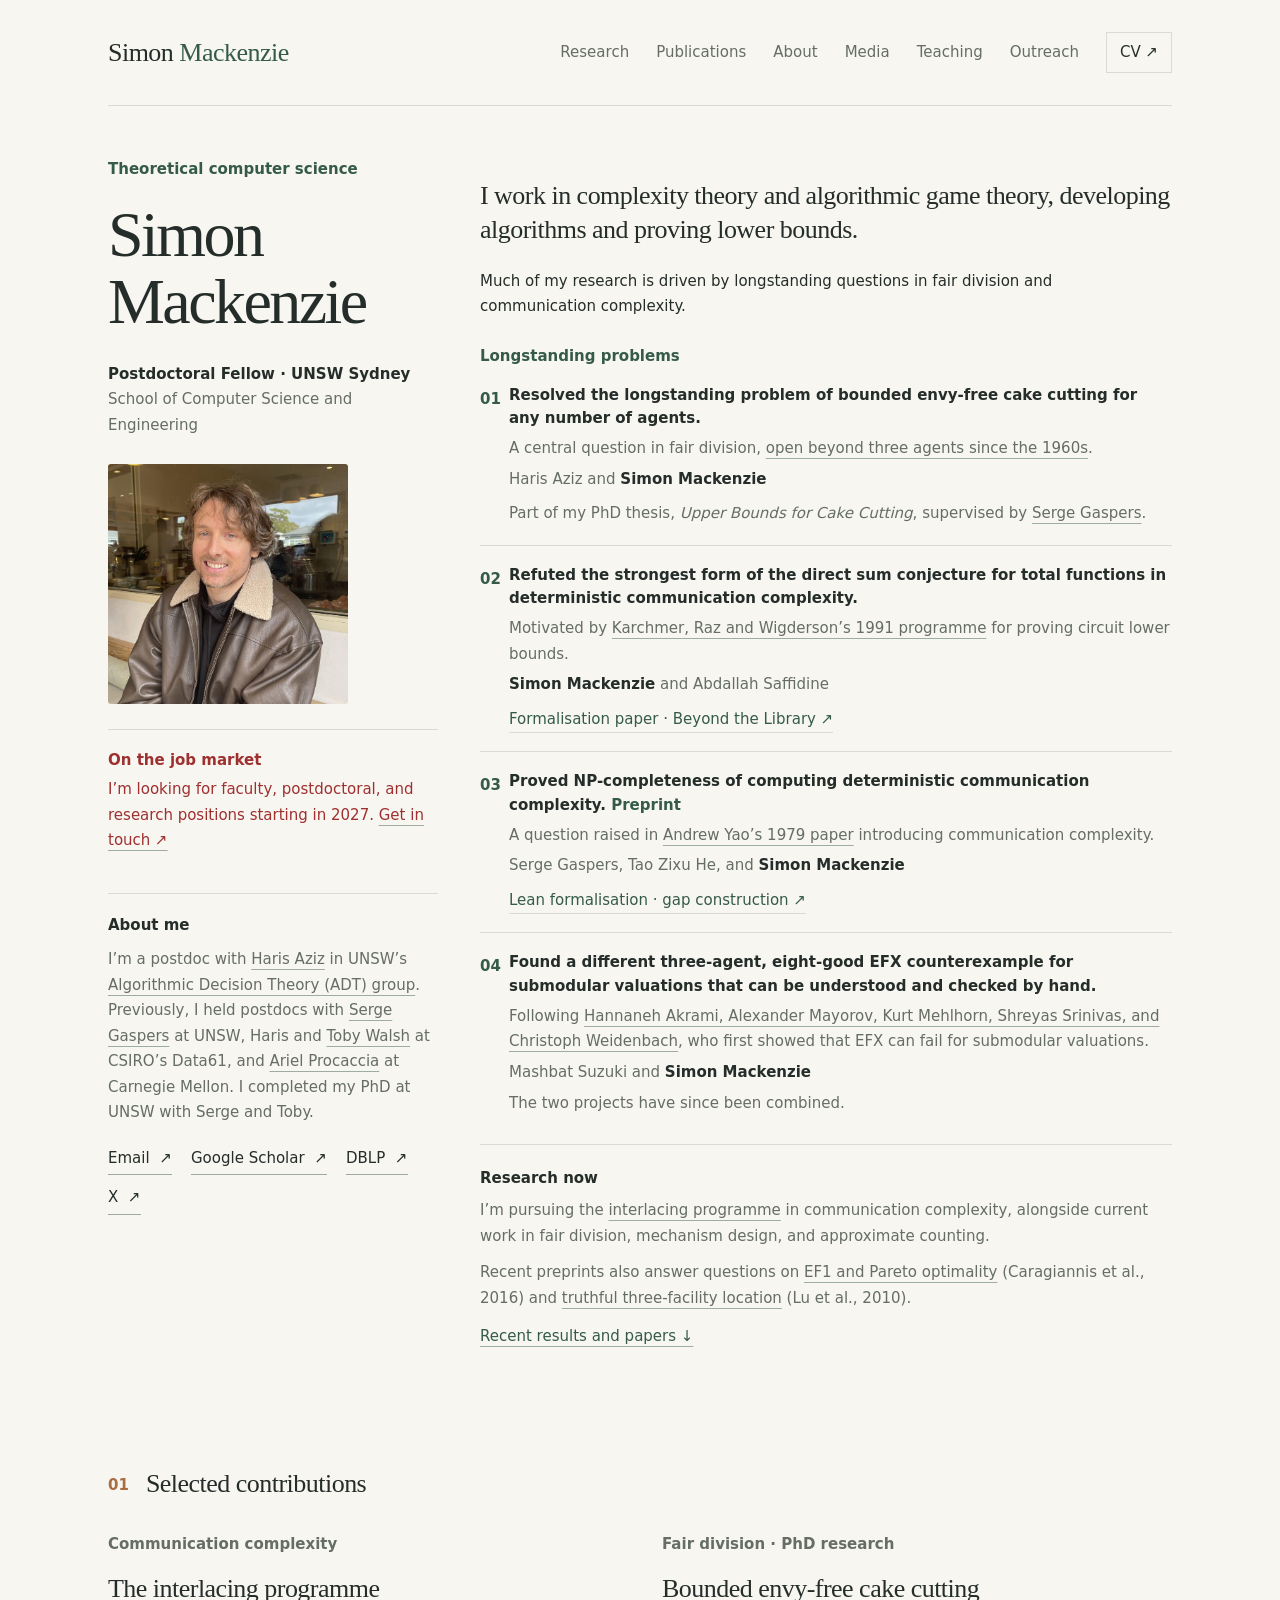
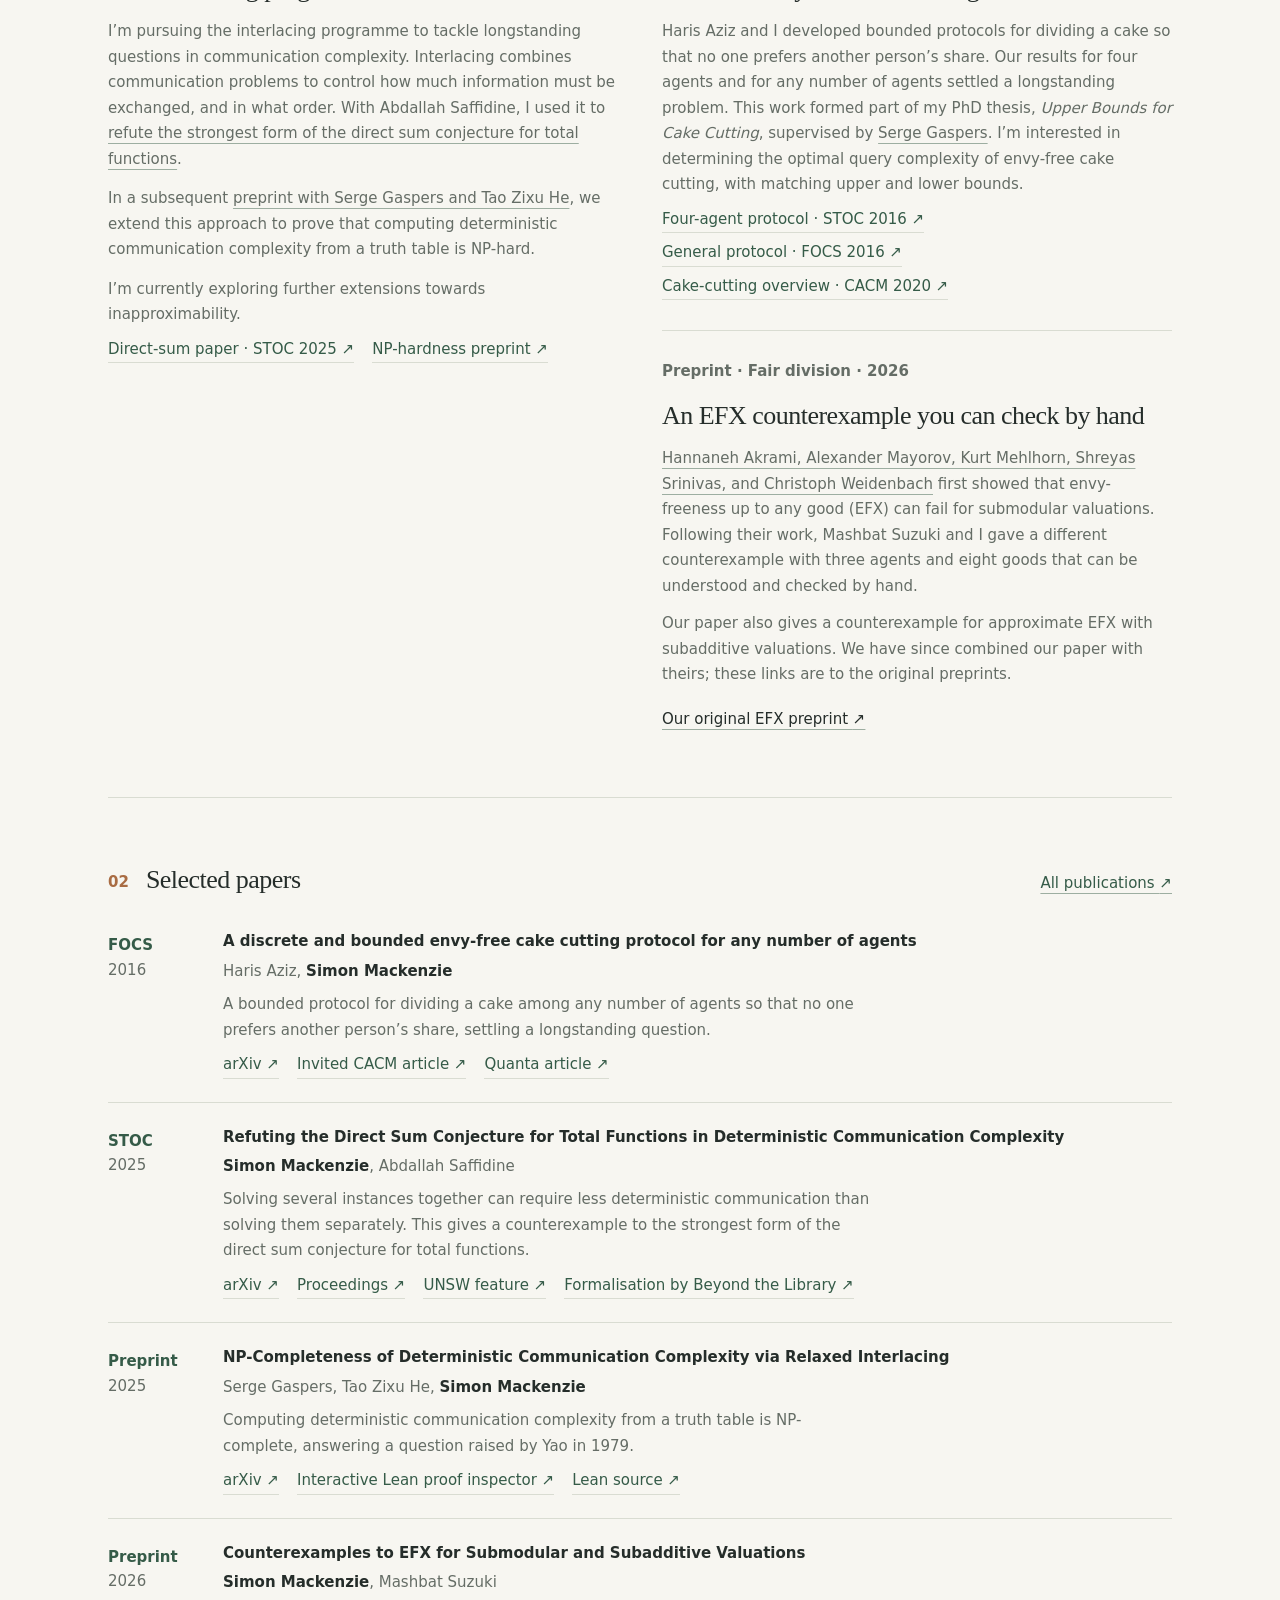
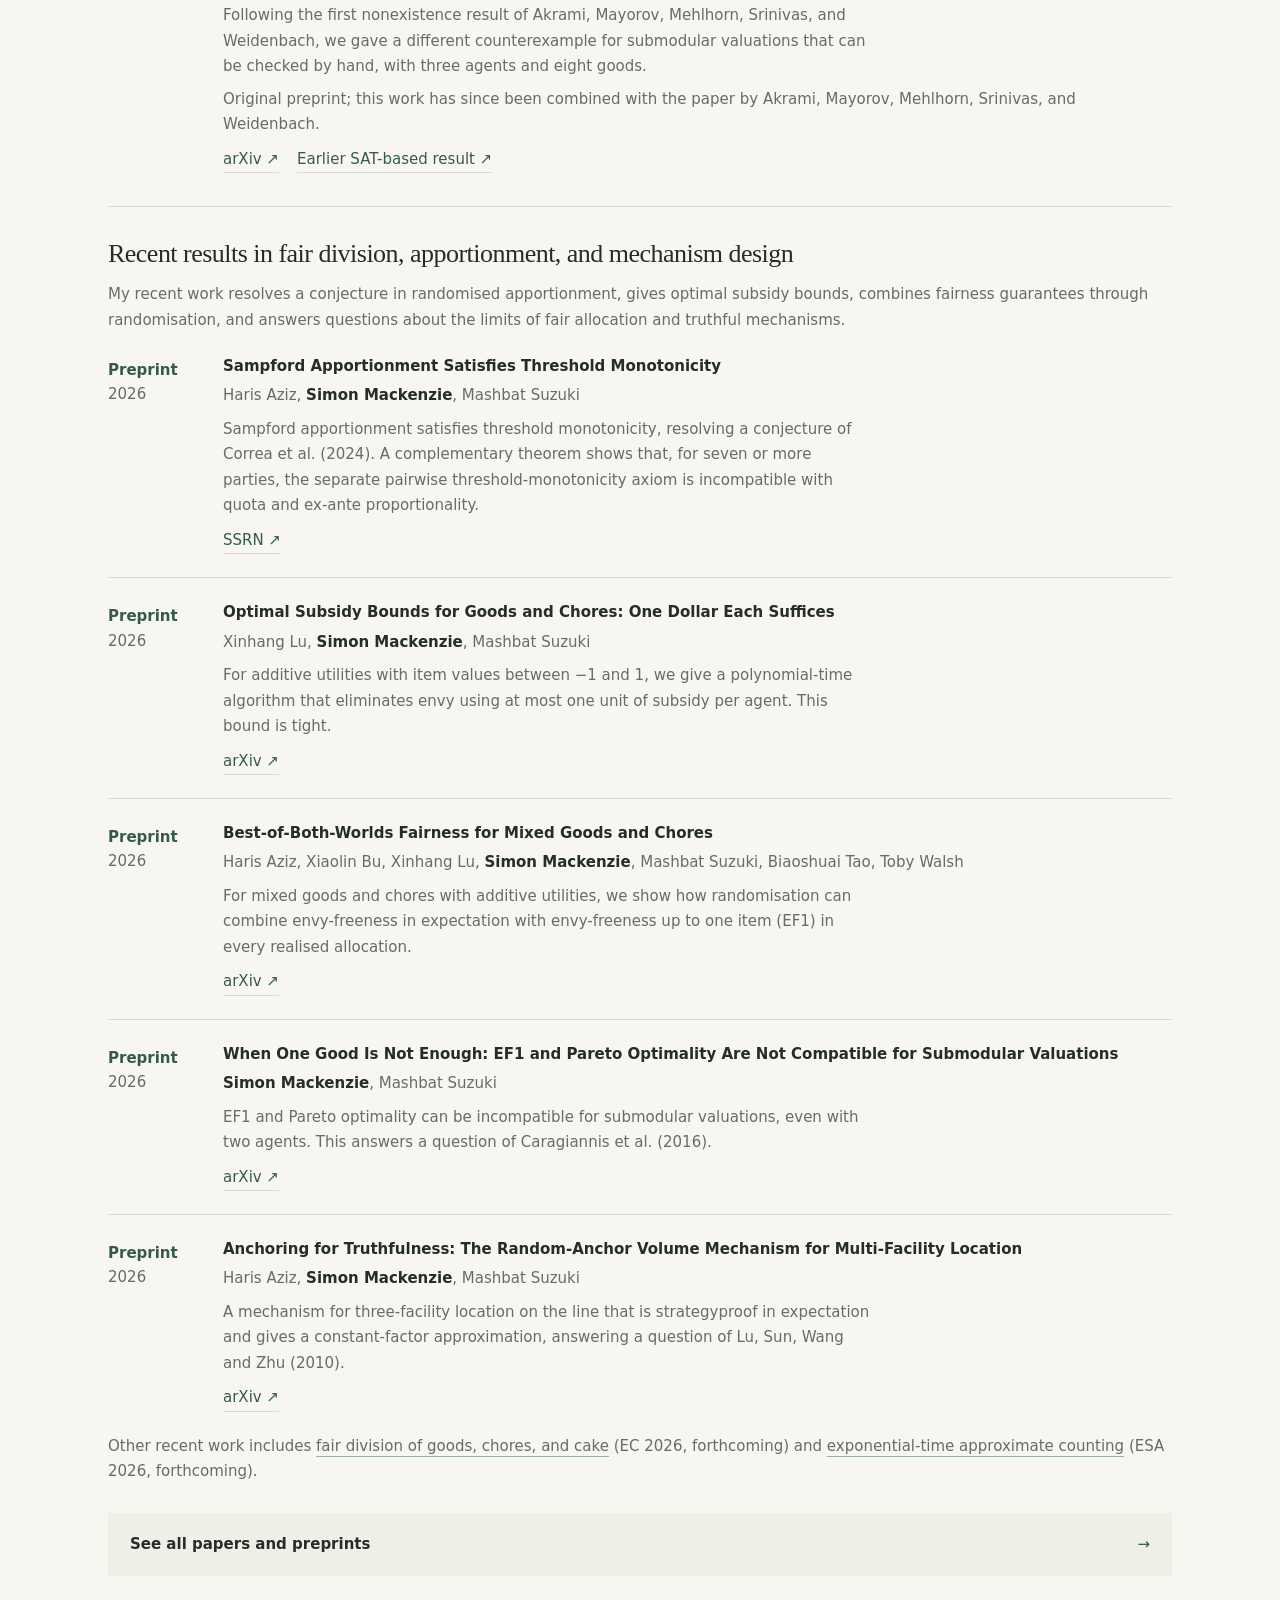
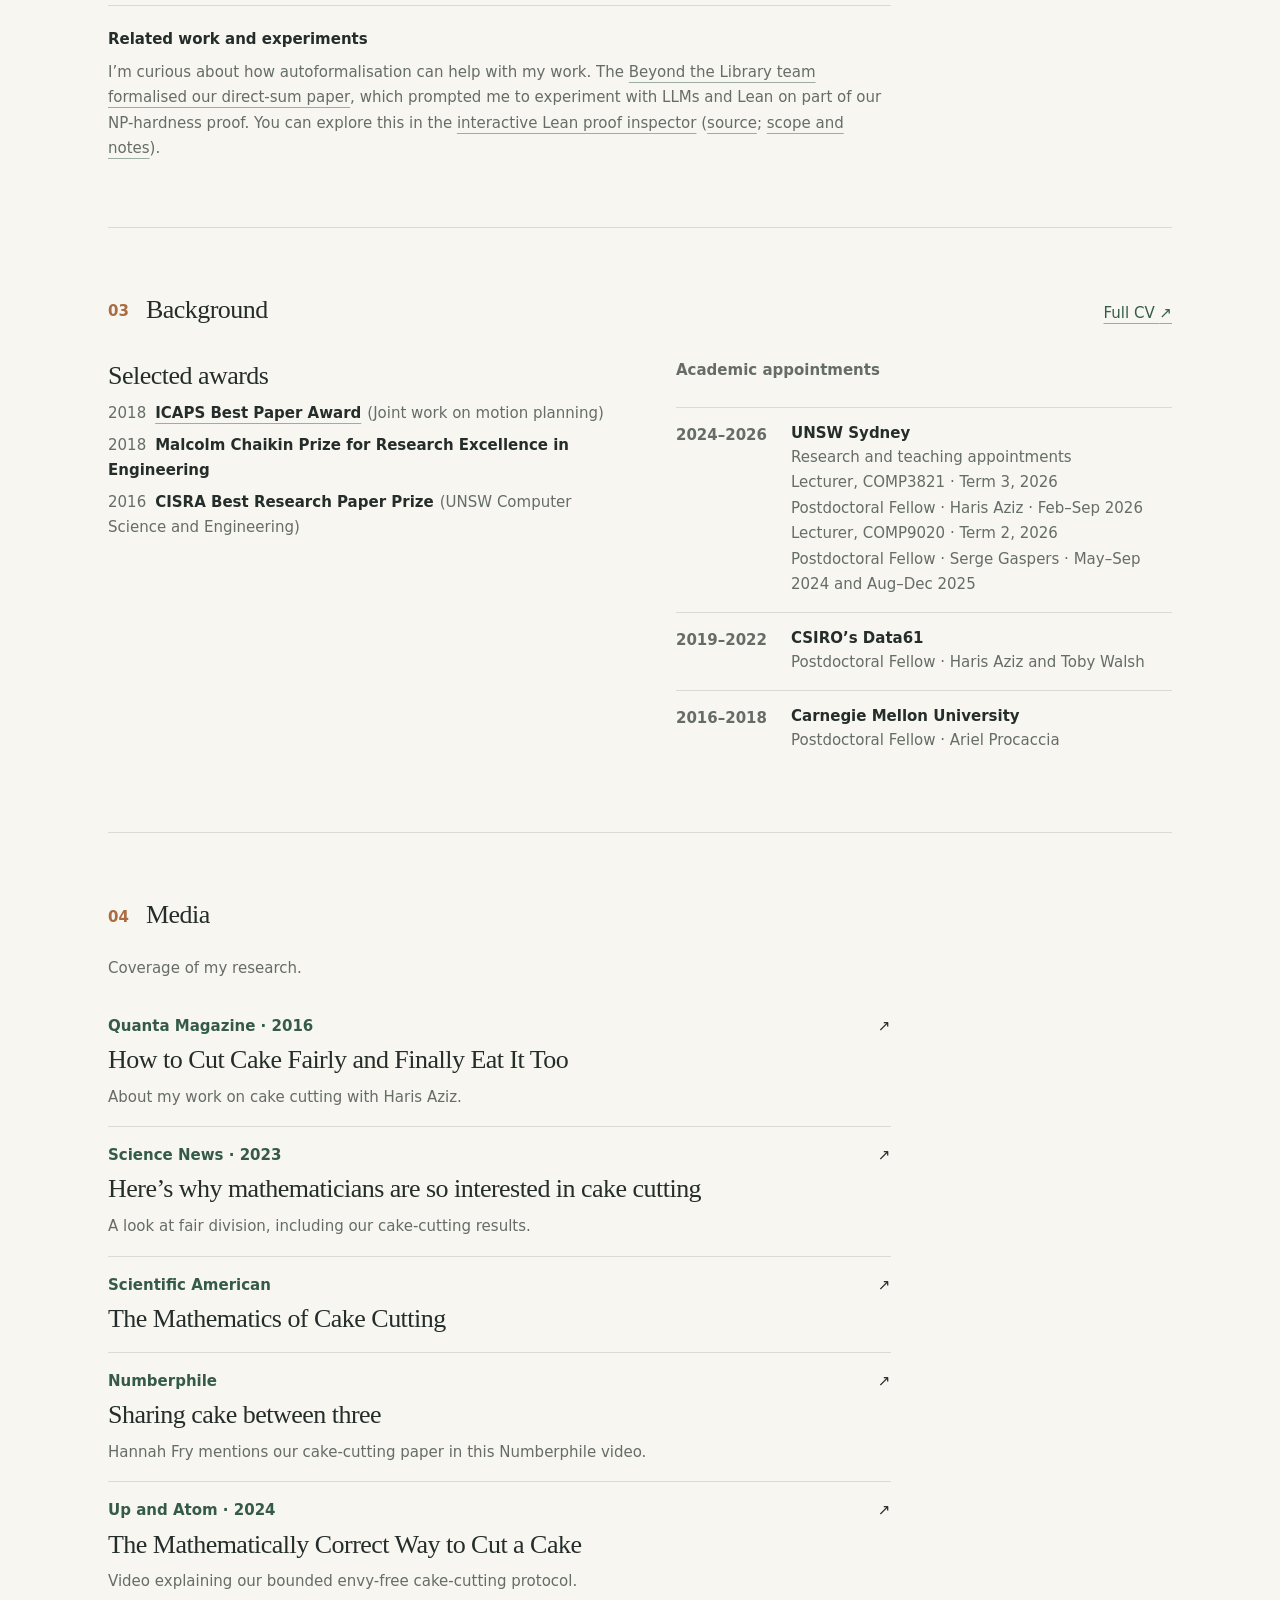
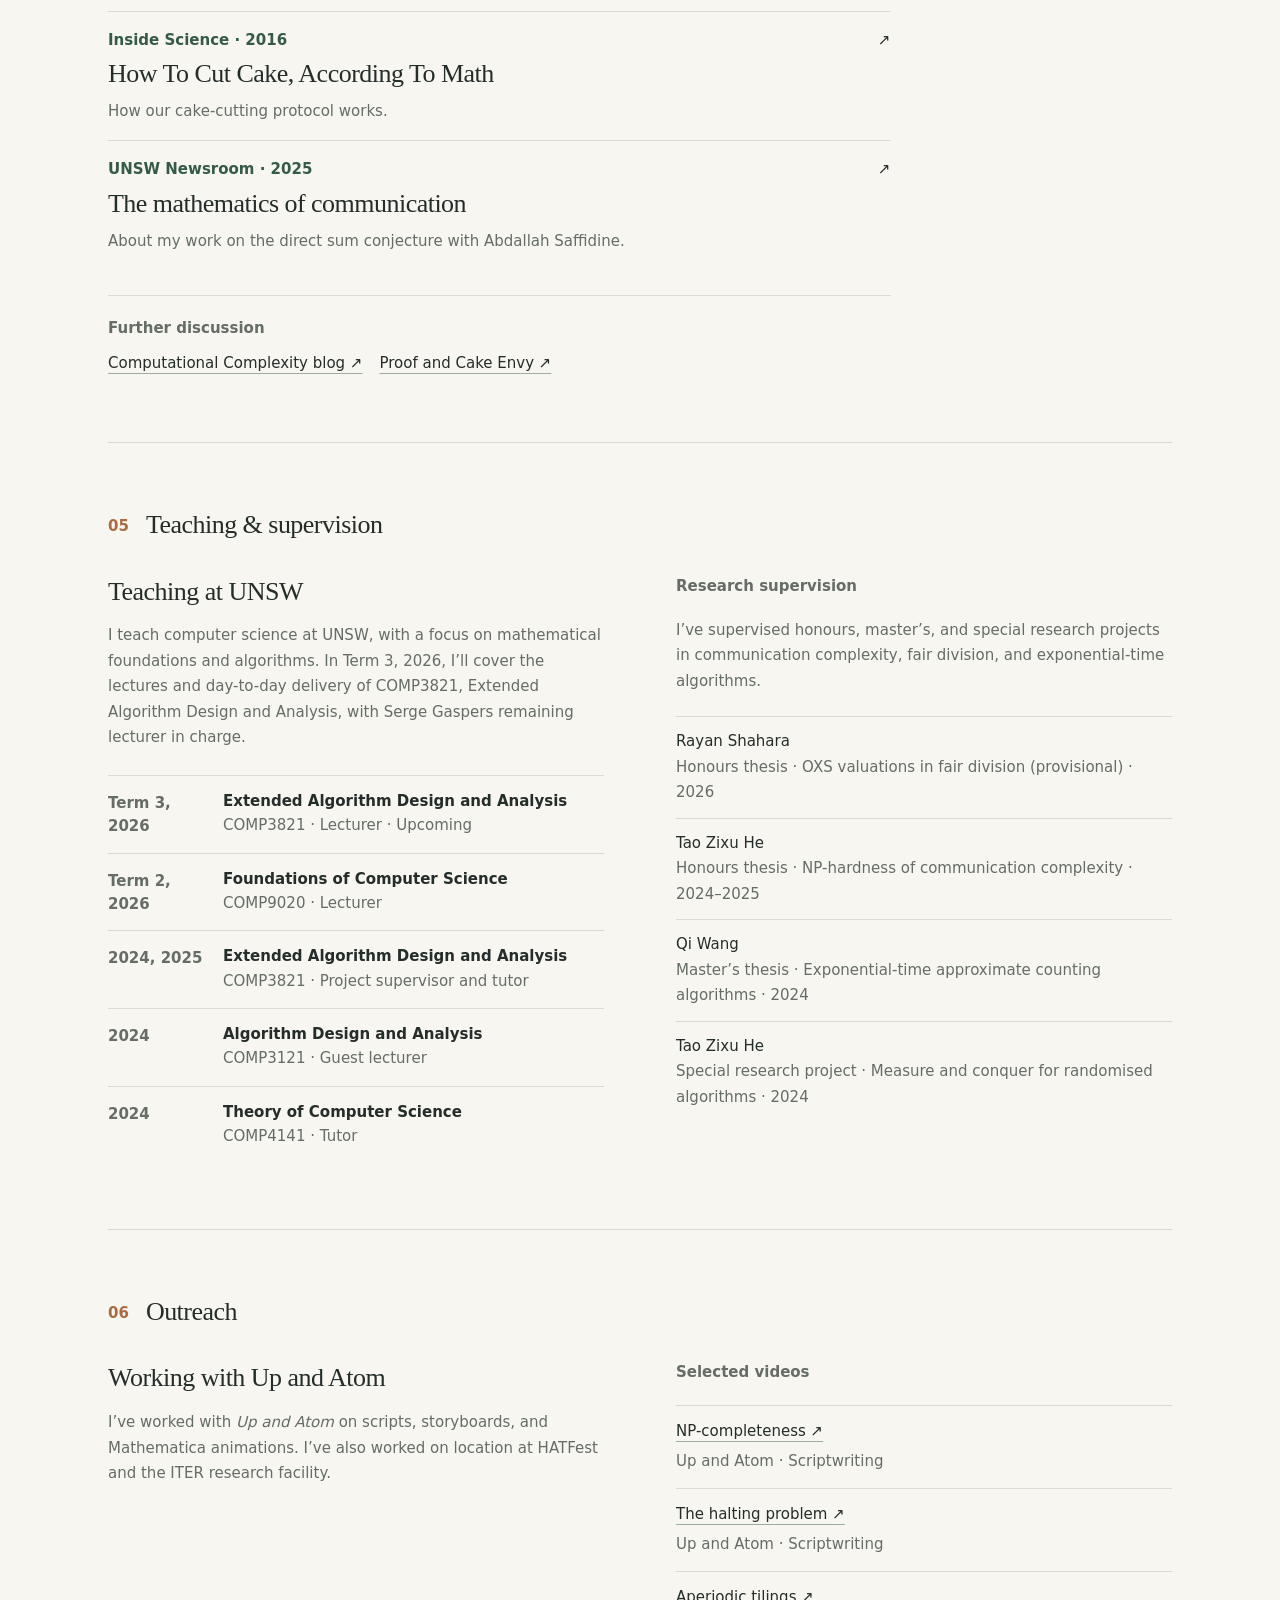
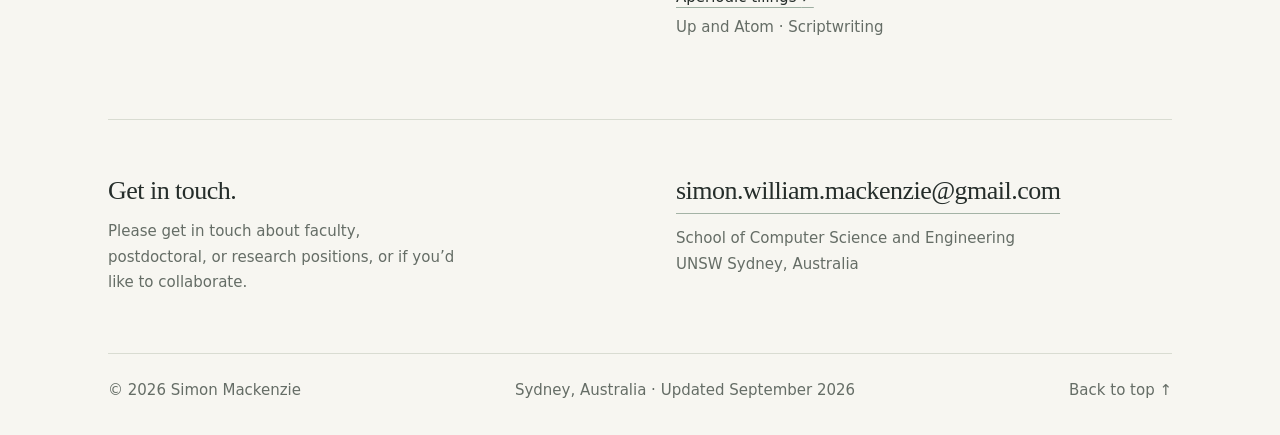
==== commit e6dc2b65: "Broaden longstanding-problems overview" ====
--- a/index.html
+++ b/index.html
@@ -1,5 +1,5 @@
-<!doctype html><html lang="en" id="top"><head><meta charset="utf-8"><meta name="viewport" content="width=device-width, initial-scale=1"><meta name="description" content="Simon Mackenzie’s research on bounded envy-free cake cutting, the direct-sum conjecture, and NP-completeness of computing communication complexity (preprint), with recent work in algorithms and fair division."><title>Simon Mackenzie — Theoretical Computer Science</title><link rel="stylesheet" href="./styles.css?v=20260901b"><meta property="og:type" content="website"><meta property="og:title" content="Simon Mackenzie — Theoretical Computer Science"><meta property="og:description" content="Simon Mackenzie’s research on bounded envy-free cake cutting, the direct-sum conjecture, and NP-completeness of computing communication complexity (preprint), with recent work in algorithms and fair division."><meta name="twitter:title" content="Simon Mackenzie — Theoretical Computer Science"><meta name="twitter:description" content="Simon Mackenzie’s research on bounded envy-free cake cutting, the direct-sum conjecture, and NP-completeness of computing communication complexity (preprint), with recent work in algorithms and fair division."><meta name="twitter:card" content="summary_large_image"><meta property="og:image" content="https://simonwmackenzie.github.io/og.png"><meta property="og:image:alt" content="Simon Mackenzie — Algorithms, Fair division, Communication complexity"><meta name="twitter:image" content="https://simonwmackenzie.github.io/og.png"><link rel="canonical" href="https://simonwmackenzie.github.io/"><meta property="og:url" content="https://simonwmackenzie.github.io/"><link rel="icon" href="./favicon.svg" type="image/svg+xml"><link rel="apple-touch-icon" href="./apple-touch-icon.png"><meta name="theme-color" content="#f7f6f1"><script type="application/ld+json">{"@context":"https://schema.org","@type":"Person","name":"Simon Mackenzie","url":"https://simonwmackenzie.github.io/","image":"https://simonwmackenzie.github.io/assets/simon-mackenzie.jpg","jobTitle":"Postdoctoral Fellow","affiliation":{"@type":"Organization","name":"UNSW Sydney"},"email":"simon.william.mackenzie@gmail.com","sameAs":["https://scholar.google.com/citations?user=cBUn3E8AAAAJ","https://dblp.org/pid/139/0823.html","https://x.com/SimonWMackenzie"]}</script></head><body class="research-profile"><a class="skip" href="#main">Skip to content</a><div class="container"><header class="masthead"><a class="wordmark" href="./index.html">Simon <span class="initial">Mackenzie</span></a><nav class="navigation" aria-label="Main navigation"><a href="./index.html#research">Research</a><a href="./publications.html">Publications</a><a href="./index.html#about">About</a><a href="./index.html#media">Media</a><a href="./index.html#teaching">Teaching</a><a href="./index.html#outreach">Outreach</a><a class="cv-link" href="./assets/SimonMackenzieCV.pdf">CV <span aria-hidden="true">↗</span></a></nav></header><main id="main">
-<section class="hero" aria-labelledby="name"><div class="hero-identity"><p class="eyebrow">Theoretical computer science</p><h1 id="name">Simon<br> Mackenzie</h1><p class="role"><strong>Postdoctoral Fellow · UNSW Sydney</strong><br>School of Computer Science and Engineering</p><img class="profile-photo" src="./assets/simon-mackenzie.jpg" alt="Simon Mackenzie" width="720" height="679" decoding="async" fetchpriority="high"><div class="hero-note"><span class="eyebrow">On the job market</span><span>I’m looking for faculty, postdoctoral, and research positions starting in 2027. <a href="mailto:simon.william.mackenzie@gmail.com">Get in touch <span aria-hidden="true">↗</span></a></span></div></div><div class="intro"><p class="lead">I work in complexity theory and algorithmic game theory, developing algorithms and proving lower bounds.</p><p class="research-focus achievement">Much of my research is driven by longstanding questions in fair division and communication complexity.</p><h2 class="results-heading">Three longstanding problems, resolved</h2><ul class="result-summary" aria-label="Selected research results"><li><a class="result-statement" href="https://arxiv.org/abs/1604.03655">Resolved the longstanding problem of bounded envy-free cake cutting for any number of agents.</a><span class="result-context">A central question in fair division, <a href="https://arxiv.org/abs/1508.05143">open beyond three agents since the 1960s</a>.</span><span class="result-authors">Haris Aziz and <strong>Simon Mackenzie</strong></span><span class="result-context thesis-connection">Part of my PhD thesis, <em>Upper Bounds for Cake Cutting</em>, supervised by <a href="https://serggasp.github.io/">Serge Gaspers</a>.</span></li><li><a class="result-statement" href="https://arxiv.org/abs/2411.19003">Refuted the strongest form of the direct sum conjecture for total functions in deterministic communication complexity.</a><span class="result-context">Motivated by <a href="https://www.math.ias.edu/~avi/PUBLICATIONS/KarchmerRaWi1995.pdf">Karchmer, Raz and Wigderson’s 1991 programme</a> for proving circuit lower bounds.</span><span class="result-authors"><strong>Simon Mackenzie</strong> and Abdallah Saffidine</span><div class="paper-links result-formalisation"><a href="https://arxiv.org/abs/2606.31134">Formalisation paper · Beyond the Library <span aria-hidden="true">↗</span></a></div></li><li><a class="result-statement" href="https://arxiv.org/abs/2508.05597">Proved NP-completeness of computing deterministic communication complexity. <span class="result-status">Preprint</span></a><span class="result-context">A question raised in <a href="https://doi.org/10.1145/800135.804414">Andrew Yao’s 1979 paper</a> introducing communication complexity.</span><span class="result-authors">Serge Gaspers, Tao Zixu He, and <strong>Simon Mackenzie</strong></span><div class="paper-links result-formalisation"><a href="https://simonwmackenzie.github.io/npcc-lean/inspector/">Lean formalisation · gap construction <span aria-hidden="true">↗</span></a></div></li></ul><div class="research-now"><h2>Research now</h2><p>I’m pursuing the <a href="#interlacing">interlacing programme</a> in communication complexity, alongside current work in fair division, mechanism design, and approximate counting.</p><p>Recent preprints also answer questions on <a href="https://arxiv.org/abs/2607.17811">EF1 and Pareto optimality</a> (Caragiannis et al., 2016) and <a href="https://arxiv.org/abs/2608.16550">truthful three-facility location</a> (Lu et al., 2010).</p><a class="recent-results-link" href="#current-work">Recent results and papers <span aria-hidden="true">↓</span></a></div></div><div class="intro-biography" aria-labelledby="biography-heading"><h2 id="biography-heading">About me</h2><p class="academic-context">I’m a postdoc with <a href="https://sites.google.com/site/harisaziz/">Haris Aziz</a> in UNSW’s <a href="https://www.unsw.edu.au/engineering/our-schools/computer-science-and-engineering/our-research/research-groups/algorithmic-decision-theory">Algorithmic Decision Theory (ADT) group</a>. Previously, I held postdocs with <a href="https://serggasp.github.io/">Serge Gaspers</a> at UNSW, Haris and <a href="https://cgi.cse.unsw.edu.au/~tw/index.html">Toby Walsh</a> at CSIRO’s Data61, and <a href="https://procaccia.info/">Ariel Procaccia</a> at Carnegie Mellon. I completed my PhD at UNSW with Serge and Toby.</p><div class="text-links"><a href="mailto:simon.william.mackenzie@gmail.com">Email <span class="arrow" aria-hidden="true">↗</span></a><a href="https://scholar.google.com/citations?user=cBUn3E8AAAAJ">Google Scholar <span class="arrow" aria-hidden="true">↗</span></a><a href="https://dblp.org/pid/139/0823.html">DBLP <span class="arrow" aria-hidden="true">↗</span></a><a href="https://x.com/SimonWMackenzie">X <span class="arrow" aria-hidden="true">↗</span></a></div></div></section>
+<!doctype html><html lang="en" id="top"><head><meta charset="utf-8"><meta name="viewport" content="width=device-width, initial-scale=1"><meta name="description" content="Simon Mackenzie’s research on bounded envy-free cake cutting, the direct-sum conjecture, and NP-completeness of computing communication complexity (preprint), with recent work in algorithms and fair division."><title>Simon Mackenzie — Theoretical Computer Science</title><link rel="stylesheet" href="./styles.css?v=20260901c"><meta property="og:type" content="website"><meta property="og:title" content="Simon Mackenzie — Theoretical Computer Science"><meta property="og:description" content="Simon Mackenzie’s research on bounded envy-free cake cutting, the direct-sum conjecture, and NP-completeness of computing communication complexity (preprint), with recent work in algorithms and fair division."><meta name="twitter:title" content="Simon Mackenzie — Theoretical Computer Science"><meta name="twitter:description" content="Simon Mackenzie’s research on bounded envy-free cake cutting, the direct-sum conjecture, and NP-completeness of computing communication complexity (preprint), with recent work in algorithms and fair division."><meta name="twitter:card" content="summary_large_image"><meta property="og:image" content="https://simonwmackenzie.github.io/og.png"><meta property="og:image:alt" content="Simon Mackenzie — Algorithms, Fair division, Communication complexity"><meta name="twitter:image" content="https://simonwmackenzie.github.io/og.png"><link rel="canonical" href="https://simonwmackenzie.github.io/"><meta property="og:url" content="https://simonwmackenzie.github.io/"><link rel="icon" href="./favicon.svg" type="image/svg+xml"><link rel="apple-touch-icon" href="./apple-touch-icon.png"><meta name="theme-color" content="#f7f6f1"><script type="application/ld+json">{"@context":"https://schema.org","@type":"Person","name":"Simon Mackenzie","url":"https://simonwmackenzie.github.io/","image":"https://simonwmackenzie.github.io/assets/simon-mackenzie.jpg","jobTitle":"Postdoctoral Fellow","affiliation":{"@type":"Organization","name":"UNSW Sydney"},"email":"simon.william.mackenzie@gmail.com","sameAs":["https://scholar.google.com/citations?user=cBUn3E8AAAAJ","https://dblp.org/pid/139/0823.html","https://x.com/SimonWMackenzie"]}</script></head><body class="research-profile"><a class="skip" href="#main">Skip to content</a><div class="container"><header class="masthead"><a class="wordmark" href="./index.html">Simon <span class="initial">Mackenzie</span></a><nav class="navigation" aria-label="Main navigation"><a href="./index.html#research">Research</a><a href="./publications.html">Publications</a><a href="./index.html#about">About</a><a href="./index.html#media">Media</a><a href="./index.html#teaching">Teaching</a><a href="./index.html#outreach">Outreach</a><a class="cv-link" href="./assets/SimonMackenzieCV.pdf">CV <span aria-hidden="true">↗</span></a></nav></header><main id="main">
+<section class="hero" aria-labelledby="name"><div class="hero-identity"><p class="eyebrow">Theoretical computer science</p><h1 id="name">Simon<br> Mackenzie</h1><p class="role"><strong>Postdoctoral Fellow · UNSW Sydney</strong><br>School of Computer Science and Engineering</p><img class="profile-photo" src="./assets/simon-mackenzie.jpg" alt="Simon Mackenzie" width="720" height="679" decoding="async" fetchpriority="high"><div class="hero-note"><span class="eyebrow">On the job market</span><span>I’m looking for faculty, postdoctoral, and research positions starting in 2027. <a href="mailto:simon.william.mackenzie@gmail.com">Get in touch <span aria-hidden="true">↗</span></a></span></div></div><div class="intro"><p class="lead">I work in complexity theory and algorithmic game theory, developing algorithms and proving lower bounds.</p><p class="research-focus achievement">Much of my research is driven by longstanding questions in fair division and communication complexity.</p><h2 class="results-heading">Longstanding problems</h2><ul class="result-summary" aria-label="Selected research results"><li><a class="result-statement" href="https://arxiv.org/abs/1604.03655">Resolved the longstanding problem of bounded envy-free cake cutting for any number of agents.</a><span class="result-context">A central question in fair division, <a href="https://arxiv.org/abs/1508.05143">open beyond three agents since the 1960s</a>.</span><span class="result-authors">Haris Aziz and <strong>Simon Mackenzie</strong></span><span class="result-context thesis-connection">Part of my PhD thesis, <em>Upper Bounds for Cake Cutting</em>, supervised by <a href="https://serggasp.github.io/">Serge Gaspers</a>.</span></li><li><a class="result-statement" href="https://arxiv.org/abs/2411.19003">Refuted the strongest form of the direct sum conjecture for total functions in deterministic communication complexity.</a><span class="result-context">Motivated by <a href="https://www.math.ias.edu/~avi/PUBLICATIONS/KarchmerRaWi1995.pdf">Karchmer, Raz and Wigderson’s 1991 programme</a> for proving circuit lower bounds.</span><span class="result-authors"><strong>Simon Mackenzie</strong> and Abdallah Saffidine</span><div class="paper-links result-formalisation"><a href="https://arxiv.org/abs/2606.31134">Formalisation paper · Beyond the Library <span aria-hidden="true">↗</span></a></div></li><li><a class="result-statement" href="https://arxiv.org/abs/2508.05597">Proved NP-completeness of computing deterministic communication complexity. <span class="result-status">Preprint</span></a><span class="result-context">A question raised in <a href="https://doi.org/10.1145/800135.804414">Andrew Yao’s 1979 paper</a> introducing communication complexity.</span><span class="result-authors">Serge Gaspers, Tao Zixu He, and <strong>Simon Mackenzie</strong></span><div class="paper-links result-formalisation"><a href="https://simonwmackenzie.github.io/npcc-lean/inspector/">Lean formalisation · gap construction <span aria-hidden="true">↗</span></a></div></li><li><a class="result-statement" href="https://arxiv.org/abs/2605.06451">Found a different three-agent, eight-good EFX counterexample for submodular valuations that can be understood and checked by hand.</a><span class="result-context">Following <a href="https://arxiv.org/abs/2604.18216">Hannaneh Akrami, Alexander Mayorov, Kurt Mehlhorn, Shreyas Srinivas, and Christoph Weidenbach</a>, who first showed that EFX can fail for submodular valuations.</span><span class="result-authors">Mashbat Suzuki and <strong>Simon Mackenzie</strong></span><span class="result-context">The two projects have since been combined.</span></li></ul><div class="research-now"><h2>Research now</h2><p>I’m pursuing the <a href="#interlacing">interlacing programme</a> in communication complexity, alongside current work in fair division, mechanism design, and approximate counting.</p><p>Recent preprints also answer questions on <a href="https://arxiv.org/abs/2607.17811">EF1 and Pareto optimality</a> (Caragiannis et al., 2016) and <a href="https://arxiv.org/abs/2608.16550">truthful three-facility location</a> (Lu et al., 2010).</p><a class="recent-results-link" href="#current-work">Recent results and papers <span aria-hidden="true">↓</span></a></div></div><div class="intro-biography" aria-labelledby="biography-heading"><h2 id="biography-heading">About me</h2><p class="academic-context">I’m a postdoc with <a href="https://sites.google.com/site/harisaziz/">Haris Aziz</a> in UNSW’s <a href="https://www.unsw.edu.au/engineering/our-schools/computer-science-and-engineering/our-research/research-groups/algorithmic-decision-theory">Algorithmic Decision Theory (ADT) group</a>. Previously, I held postdocs with <a href="https://serggasp.github.io/">Serge Gaspers</a> at UNSW, Haris and <a href="https://cgi.cse.unsw.edu.au/~tw/index.html">Toby Walsh</a> at CSIRO’s Data61, and <a href="https://procaccia.info/">Ariel Procaccia</a> at Carnegie Mellon. I completed my PhD at UNSW with Serge and Toby.</p><div class="text-links"><a href="mailto:simon.william.mackenzie@gmail.com">Email <span class="arrow" aria-hidden="true">↗</span></a><a href="https://scholar.google.com/citations?user=cBUn3E8AAAAJ">Google Scholar <span class="arrow" aria-hidden="true">↗</span></a><a href="https://dblp.org/pid/139/0823.html">DBLP <span class="arrow" aria-hidden="true">↗</span></a><a href="https://x.com/SimonWMackenzie">X <span class="arrow" aria-hidden="true">↗</span></a></div></div></section>
 
 <section class="section" id="research"><div class="section-heading"><h2><span class="number">01</span>Selected contributions</h2></div><div class="research-grid research-programme-grid"><article class="research-item research-programme" id="interlacing"><p class="eyebrow">Communication complexity</p><h3>The interlacing programme</h3><p>I’m pursuing the interlacing programme to tackle longstanding questions in communication complexity. Interlacing combines communication problems to control how much information must be exchanged, and in what order. With Abdallah Saffidine, I used it to <a href="https://arxiv.org/abs/2411.19003">refute the strongest form of the direct sum conjecture for total functions</a>.</p><p>In a subsequent <a href="https://arxiv.org/abs/2508.05597">preprint with Serge Gaspers and Tao Zixu He</a>, we extend this approach to prove that computing deterministic communication complexity from a truth table is NP-hard.</p><p>I’m currently exploring further extensions towards inapproximability.</p><div class="paper-links"><a href="https://arxiv.org/abs/2411.19003">Direct-sum paper · STOC 2025 <span aria-hidden="true">↗</span></a><a href="https://arxiv.org/abs/2508.05597">NP-hardness preprint <span aria-hidden="true">↗</span></a></div></article><article class="research-item"><p class="eyebrow">Fair division · PhD research</p><h3>Bounded envy-free cake cutting</h3><p>Haris Aziz and I developed bounded protocols for dividing a cake so that no one prefers another person’s share. Our results for four agents and for any number of agents settled a longstanding problem. This work formed part of my PhD thesis, <em>Upper Bounds for Cake Cutting</em>, supervised by <a href="https://serggasp.github.io/">Serge Gaspers</a>. I’m interested in determining the optimal query complexity of envy-free cake cutting, with matching upper and lower bounds.</p><div class="paper-links"><a href="https://arxiv.org/abs/1508.05143">Four-agent protocol · STOC 2016 <span aria-hidden="true">↗</span></a><a href="https://arxiv.org/abs/1604.03655">General protocol · FOCS 2016 <span aria-hidden="true">↗</span></a><a href="https://dl.acm.org/doi/10.1145/3382129">Cake-cutting overview · CACM 2020 <span aria-hidden="true">↗</span></a></div></article><article class="research-item" id="efx"><p class="eyebrow">Preprint · Fair division · 2026</p><h3>An EFX counterexample you can check by hand</h3><p><a href="https://arxiv.org/abs/2604.18216">Hannaneh Akrami, Alexander Mayorov, Kurt Mehlhorn, Shreyas Srinivas, and Christoph Weidenbach</a> first showed that envy-freeness up to any good (EFX) can fail for submodular valuations. Following their work, Mashbat Suzuki and I gave a different counterexample with three agents and eight goods that can be understood and checked by hand.</p><p class="efx-context">Our paper also gives a counterexample for approximate EFX with subadditive valuations. We have since combined our paper with theirs; these links are to the original preprints.</p><a href="https://arxiv.org/abs/2605.06451">Our original EFX preprint <span aria-hidden="true">↗</span></a></article></div></section>
 <section class="section" id="papers"><div class="section-heading"><h2><span class="number">02</span>Selected papers</h2><a href="./publications.html">All publications <span aria-hidden="true">↗</span></a></div><ol class="papers"><li class="paper" data-paper="aziz2016discrete" data-topic="fair-division" data-search="A discrete and bounded envy-free cake cutting protocol for any number of agents Haris Aziz Simon Mackenzie 2016 FOCS conference  A bounded protocol for dividing a cake among any number of agents so that no one prefers another person’s share, settling a longstanding question."><div class="paper-meta"><strong>FOCS</strong>2016</div><div><h3><a href="https://arxiv.org/abs/1604.03655">A discrete and bounded envy-free cake cutting protocol for any number of agents</a></h3><p class="authors">Haris Aziz, <strong>Simon Mackenzie</strong></p><p class="paper-description">A bounded protocol for dividing a cake among any number of agents so that no one prefers another person’s share, settling a longstanding question.</p><div class="paper-links"><a href="https://arxiv.org/abs/1604.03655">arXiv <span aria-hidden="true">↗</span></a><a href="https://dl.acm.org/doi/10.1145/3382129">Invited CACM article <span aria-hidden="true">↗</span></a><a href="https://www.quantamagazine.org/new-algorithm-solves-cake-cutting-problem-20161006/">Quanta article <span aria-hidden="true">↗</span></a></div></div></li><li class="paper" data-paper="mackenzie2025refuting" data-topic="communication" data-search="Refuting the Direct Sum Conjecture for Total Functions in Deterministic Communication Complexity Simon Mackenzie Abdallah Saffidine 2025 STOC conference  Solving several instances together can require less deterministic communication than solving them separately. This gives a counterexample to the strongest form of the direct sum conjecture for total functions."><div class="paper-meta"><strong>STOC</strong>2025</div><div><h3><a href="https://arxiv.org/abs/2411.19003">Refuting the Direct Sum Conjecture for Total Functions in Deterministic Communication Complexity</a></h3><p class="authors"><strong>Simon Mackenzie</strong>, Abdallah Saffidine</p><p class="paper-description">Solving several instances together can require less deterministic communication than solving them separately. This gives a counterexample to the strongest form of the direct sum conjecture for total functions.</p><div class="paper-links"><a href="https://arxiv.org/abs/2411.19003">arXiv <span aria-hidden="true">↗</span></a><a href="https://dl.acm.org/doi/10.1145/3717823.3718148">Proceedings <span aria-hidden="true">↗</span></a><a href="https://www.unsw.edu.au/news/2025/03/communication-complexity--why-a-new-mathematical-formula-could-h">UNSW feature <span aria-hidden="true">↗</span></a><a href="https://beyondthelibrary.github.io/formal_arxiv/p/Refuting/">Formalisation by Beyond the Library <span aria-hidden="true">↗</span></a></div></div></li><li class="paper" data-paper="gaspers2025interlacing" data-topic="communication" data-search="NP-Completeness of Deterministic Communication Complexity via Relaxed Interlacing Serge Gaspers Tao Zixu He Simon Mackenzie 2025 Preprint preprint  Computing deterministic communication complexity from a truth table is NP-complete, answering a question raised by Yao in 1979."><div class="paper-meta"><strong>Preprint</strong>2025</div><div><h3><a href="https://arxiv.org/abs/2508.05597">NP-Completeness of Deterministic Communication Complexity via Relaxed Interlacing</a></h3><p class="authors">Serge Gaspers, Tao Zixu He, <strong>Simon Mackenzie</strong></p><p class="paper-description">Computing deterministic communication complexity from a truth table is NP-complete, answering a question raised by Yao in 1979.</p><div class="paper-links"><a href="https://arxiv.org/abs/2508.05597">arXiv <span aria-hidden="true">↗</span></a><a href="https://simonwmackenzie.github.io/npcc-lean/inspector/">Interactive Lean proof inspector <span aria-hidden="true">↗</span></a><a href="https://github.com/simonwmackenzie/npcc-lean">Lean source <span aria-hidden="true">↗</span></a></div></div></li><li class="paper" data-paper="mackenzie2026efx" data-topic="fair-division" data-search="Counterexamples to EFX for Submodular and Subadditive Valuations Simon Mackenzie Mashbat Suzuki 2026 Preprint preprint Original preprint; this work has since been combined with the paper by Akrami, Mayorov, Mehlhorn, Srinivas, and Weidenbach. Following the first nonexistence result of Akrami, Mayorov, Mehlhorn, Srinivas, and Weidenbach, we gave a different counterexample for submodular valuations that can be checked by hand, with three agents and eight goods."><div class="paper-meta"><strong>Preprint</strong>2026</div><div><h3><a href="https://arxiv.org/abs/2605.06451">Counterexamples to EFX for Submodular and Subadditive Valuations</a></h3><p class="authors"><strong>Simon Mackenzie</strong>, Mashbat Suzuki</p><p class="paper-description">Following the first nonexistence result of Akrami, Mayorov, Mehlhorn, Srinivas, and Weidenbach, we gave a different counterexample for submodular valuations that can be checked by hand, with three agents and eight goods.</p><p class="paper-note">Original preprint; this work has since been combined with the paper by Akrami, Mayorov, Mehlhorn, Srinivas, and Weidenbach.</p><div class="paper-links"><a href="https://arxiv.org/abs/2605.06451">arXiv <span aria-hidden="true">↗</span></a><a href="https://arxiv.org/abs/2604.18216">Earlier SAT-based result <span aria-hidden="true">↗</span></a></div></div></li></ol><div class="current-work" id="current-work"><h3>Recent results in fair division, apportionment, and mechanism design</h3><p>My recent work resolves a conjecture in randomised apportionment, gives optimal subsidy bounds, combines fairness guarantees through randomisation, and answers questions about the limits of fair allocation and truthful mechanisms.</p><ol class="papers"><li class="paper" data-paper="aziz2026sampford" data-topic="social-choice" data-search="Sampford Apportionment Satisfies Threshold Monotonicity Haris Aziz Simon Mackenzie Mashbat Suzuki 2026 Preprint preprint  Sampford apportionment satisfies threshold monotonicity, resolving a conjecture of Correa et al. (2024). A complementary theorem shows that, for seven or more parties, the separate pairwise threshold-monotonicity axiom is incompatible with quota and ex-ante proportionality."><div class="paper-meta"><strong>Preprint</strong>2026</div><div><h3><a href="https://papers.ssrn.com/sol3/papers.cfm?abstract_id=7346803">Sampford Apportionment Satisfies Threshold Monotonicity</a></h3><p class="authors">Haris Aziz, <strong>Simon Mackenzie</strong>, Mashbat Suzuki</p><p class="paper-description">Sampford apportionment satisfies threshold monotonicity, resolving a conjecture of Correa et al. (2024). A complementary theorem shows that, for seven or more parties, the separate pairwise threshold-monotonicity axiom is incompatible with quota and ex-ante proportionality.</p><div class="paper-links"><a href="https://papers.ssrn.com/sol3/papers.cfm?abstract_id=7346803">SSRN <span aria-hidden="true">↗</span></a></div></div></li><li class="paper" data-paper="lu2026subsidy" data-topic="fair-division" data-search="Optimal Subsidy Bounds for Goods and Chores: One Dollar Each Suffices Xinhang Lu Simon Mackenzie Mashbat Suzuki 2026 Preprint preprint  For additive utilities with item values between −1 and 1, we give a polynomial-time algorithm that eliminates envy using at most one unit of subsidy per agent. This bound is tight."><div class="paper-meta"><strong>Preprint</strong>2026</div><div><h3><a href="https://arxiv.org/abs/2607.10089">Optimal Subsidy Bounds for Goods and Chores: One Dollar Each Suffices</a></h3><p class="authors">Xinhang Lu, <strong>Simon Mackenzie</strong>, Mashbat Suzuki</p><p class="paper-description">For additive utilities with item values between −1 and 1, we give a polynomial-time algorithm that eliminates envy using at most one unit of subsidy per agent. This bound is tight.</p><div class="paper-links"><a href="https://arxiv.org/abs/2607.10089">arXiv <span aria-hidden="true">↗</span></a></div></div></li><li class="paper" data-paper="aziz2026best" data-topic="fair-division" data-search="Best-of-Both-Worlds Fairness for Mixed Goods and Chores Haris Aziz Xiaolin Bu Xinhang Lu Simon Mackenzie Mashbat Suzuki Biaoshuai Tao Toby Walsh 2026 Preprint preprint  For mixed goods and chores with additive utilities, we show how randomisation can combine envy-freeness in expectation with envy-freeness up to one item (EF1) in every realised allocation."><div class="paper-meta"><strong>Preprint</strong>2026</div><div><h3><a href="https://arxiv.org/abs/2607.10232">Best-of-Both-Worlds Fairness for Mixed Goods and Chores</a></h3><p class="authors">Haris Aziz, Xiaolin Bu, Xinhang Lu, <strong>Simon Mackenzie</strong>, Mashbat Suzuki, Biaoshuai Tao, Toby Walsh</p><p class="paper-description">For mixed goods and chores with additive utilities, we show how randomisation can combine envy-freeness in expectation with envy-freeness up to one item (EF1) in every realised allocation.</p><div class="paper-links"><a href="https://arxiv.org/abs/2607.10232">arXiv <span aria-hidden="true">↗</span></a></div></div></li><li class="paper" data-paper="mackenzie2026ef1" data-topic="fair-division" data-search="When One Good Is Not Enough: EF1 and Pareto Optimality Are Not Compatible for Submodular Valuations Simon Mackenzie Mashbat Suzuki 2026 Preprint preprint  EF1 and Pareto optimality can be incompatible for submodular valuations, even with two agents. This answers a question of Caragiannis et al. (2016)."><div class="paper-meta"><strong>Preprint</strong>2026</div><div><h3><a href="https://arxiv.org/abs/2607.17811">When One Good Is Not Enough: EF1 and Pareto Optimality Are Not Compatible for Submodular Valuations</a></h3><p class="authors"><strong>Simon Mackenzie</strong>, Mashbat Suzuki</p><p class="paper-description">EF1 and Pareto optimality can be incompatible for submodular valuations, even with two agents. This answers a question of Caragiannis et al. (2016).</p><div class="paper-links"><a href="https://arxiv.org/abs/2607.17811">arXiv <span aria-hidden="true">↗</span></a></div></div></li><li class="paper" data-paper="aziz2026anchor" data-topic="social-choice" data-search="Anchoring for Truthfulness: The Random-Anchor Volume Mechanism for Multi-Facility Location Haris Aziz Simon Mackenzie Mashbat Suzuki 2026 Preprint preprint  A mechanism for three-facility location on the line that is strategyproof in expectation and gives a constant-factor approximation, answering a question of Lu, Sun, Wang and Zhu (2010)."><div class="paper-meta"><strong>Preprint</strong>2026</div><div><h3><a href="https://arxiv.org/abs/2608.16550">Anchoring for Truthfulness: The Random-Anchor Volume Mechanism for Multi-Facility Location</a></h3><p class="authors">Haris Aziz, <strong>Simon Mackenzie</strong>, Mashbat Suzuki</p><p class="paper-description">A mechanism for three-facility location on the line that is strategyproof in expectation and gives a constant-factor approximation, answering a question of Lu, Sun, Wang and Zhu (2010).</p><div class="paper-links"><a href="https://arxiv.org/abs/2608.16550">arXiv <span aria-hidden="true">↗</span></a></div></div></li></ol><p class="current-note">Other recent work includes <a href="https://arxiv.org/abs/2511.04891">fair division of goods, chores, and cake</a> (EC 2026, forthcoming) and <a href="https://arxiv.org/abs/2607.06393">exponential-time approximate counting</a> (ESA 2026, forthcoming).</p></div><a class="all-papers" href="./publications.html"><span>See all papers and preprints</span><span class="arrow" aria-hidden="true">→</span></a><aside class="research-aside" id="autoformalisation" aria-labelledby="related-work-heading"><h3 id="related-work-heading">Related work and experiments</h3><p>I’m curious about how autoformalisation can help with my work. The <a href="https://beyondthelibrary.github.io/formal_arxiv/p/Refuting/">Beyond the Library team formalised our direct-sum paper</a>, which prompted me to experiment with LLMs and Lean on part of our NP-hardness proof. You can explore this in the <a href="https://simonwmackenzie.github.io/npcc-lean/inspector/">interactive Lean proof inspector</a> (<a href="https://github.com/simonwmackenzie/npcc-lean">source</a>; <a href="https://github.com/simonwmackenzie/npcc-lean/blob/main/lean/AUDIT.md">scope and notes</a>).</p></aside></section>
--- a/styles.css
+++ b/styles.css
@@ -53,15 +53,17 @@
 
 /* Let visitors entering through Publications see the results before the bibliography. */
 .archive-highlights{padding-bottom:35px;margin-bottom:34px;border-bottom:1px solid var(--line)}
-.archive-highlights .result-summary{grid-template-columns:repeat(3,minmax(0,1fr));gap:25px;margin-top:23px}
-.archive-highlights .result-summary li+li{border-top:0;border-left:1px solid var(--line);padding-top:0;padding-left:25px}
+.archive-highlights .result-summary{grid-template-columns:repeat(2,minmax(0,1fr));gap:22px 34px;margin-top:23px}
+.archive-highlights .result-summary li+li{border-top:0;padding-top:0}
+.archive-highlights .result-summary li:nth-child(even){border-left:1px solid var(--line);padding-left:34px}
+.archive-highlights .result-summary li:nth-child(n+3){border-top:1px solid var(--line);padding-top:22px}
 .programme-connection{margin-top:25px;color:var(--muted)}
 .archive-bibliography>h2{margin-bottom:23px}
 .archive-bibliography>.archive-footer{padding-bottom:30px}
 .paper-area{color:var(--accent);margin-bottom:6px}
 @media(max-width:900px){
   .archive-highlights .result-summary{grid-template-columns:1fr;gap:18px}
-  .archive-highlights .result-summary li+li{border-left:0;border-top:1px solid var(--line);padding-left:0;padding-top:18px}
+  .archive-highlights .result-summary li+li,.archive-highlights .result-summary li:nth-child(even),.archive-highlights .result-summary li:nth-child(n+3){border-left:0;border-top:1px solid var(--line);padding-left:0;padding-top:18px}
 }
 
 
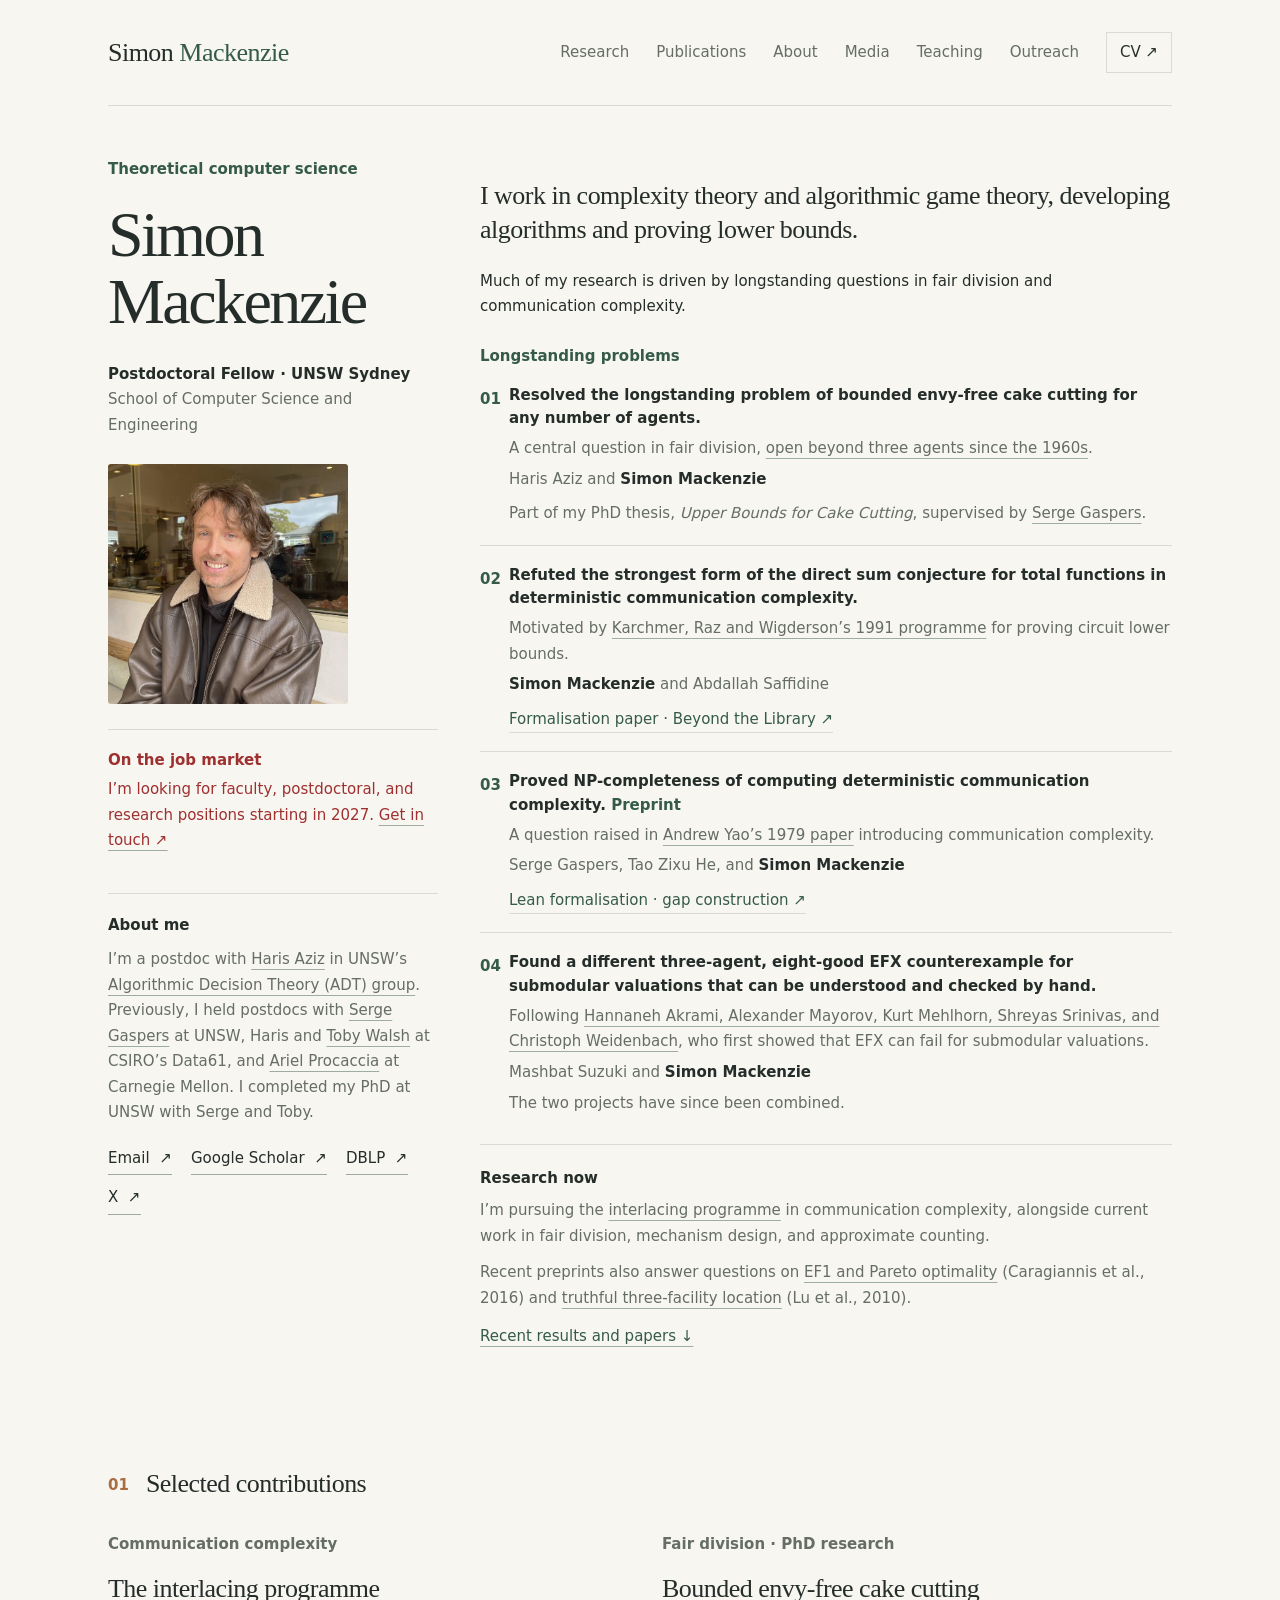
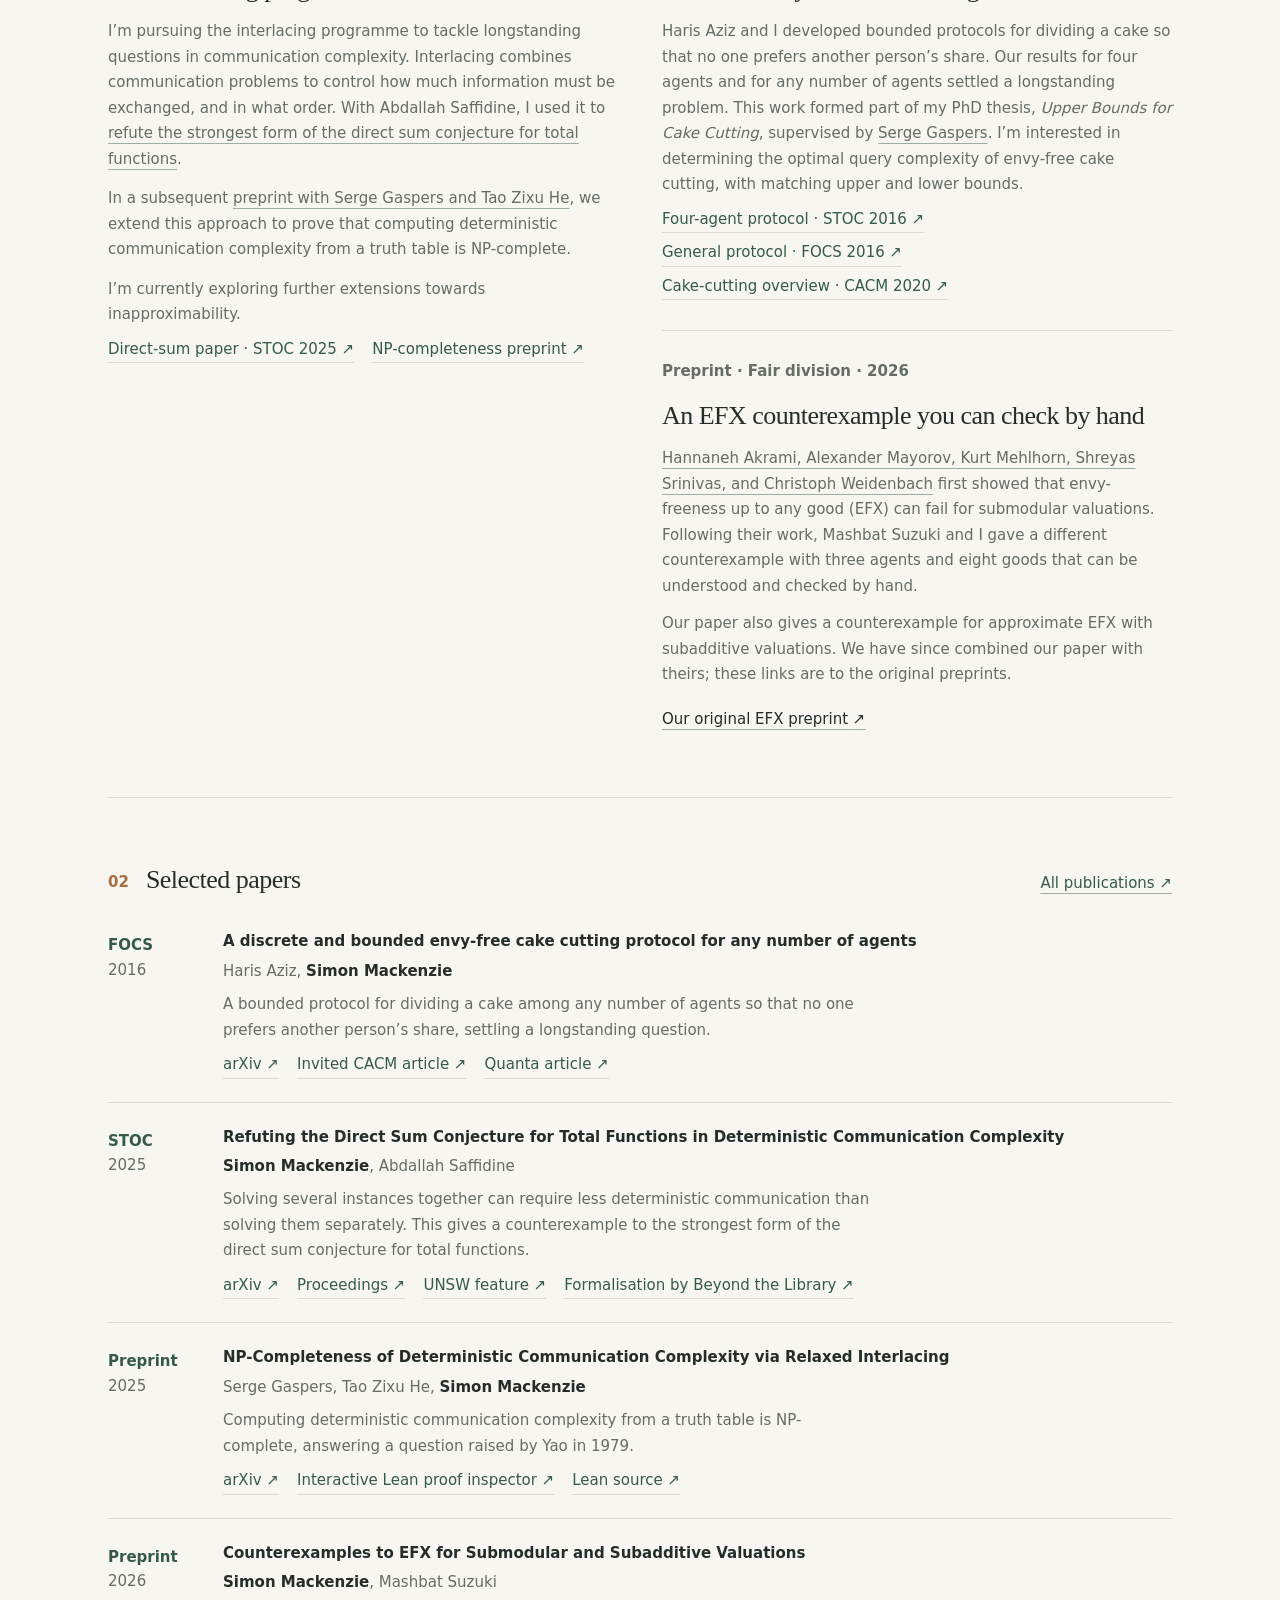
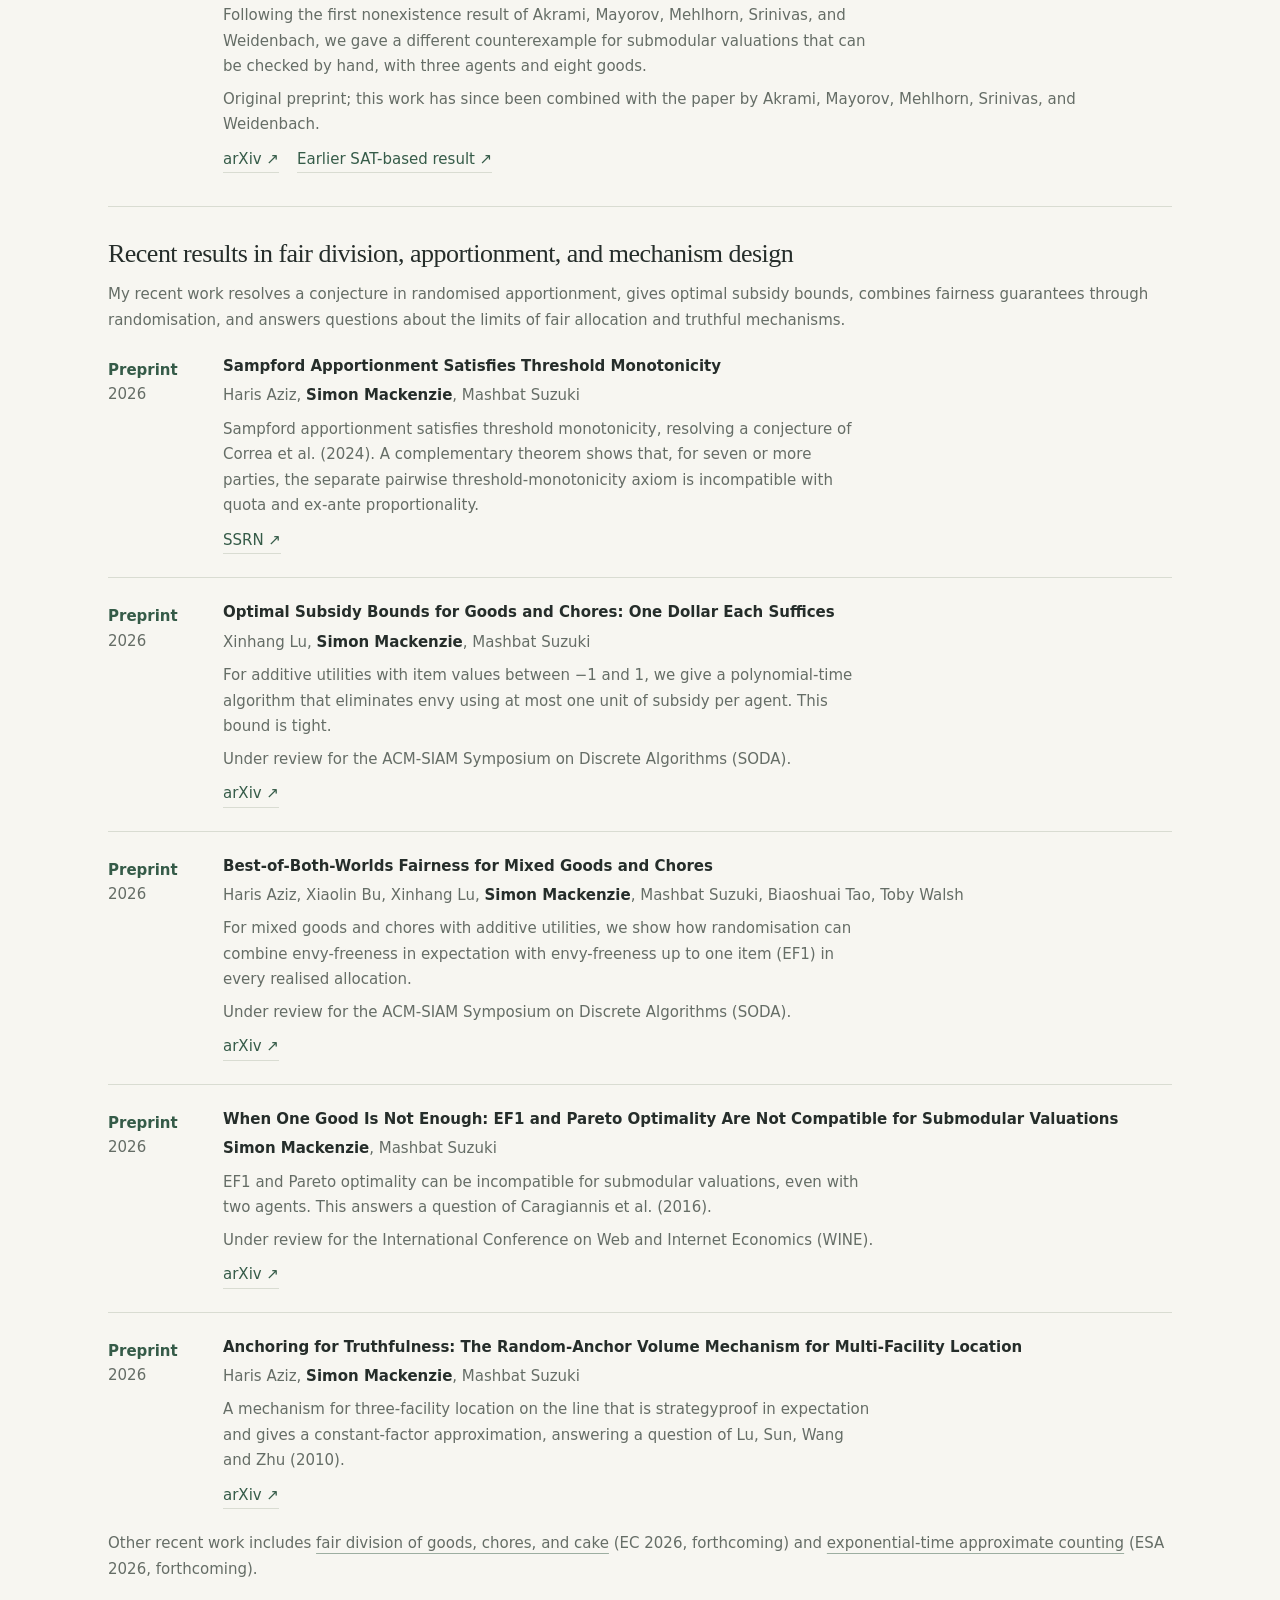
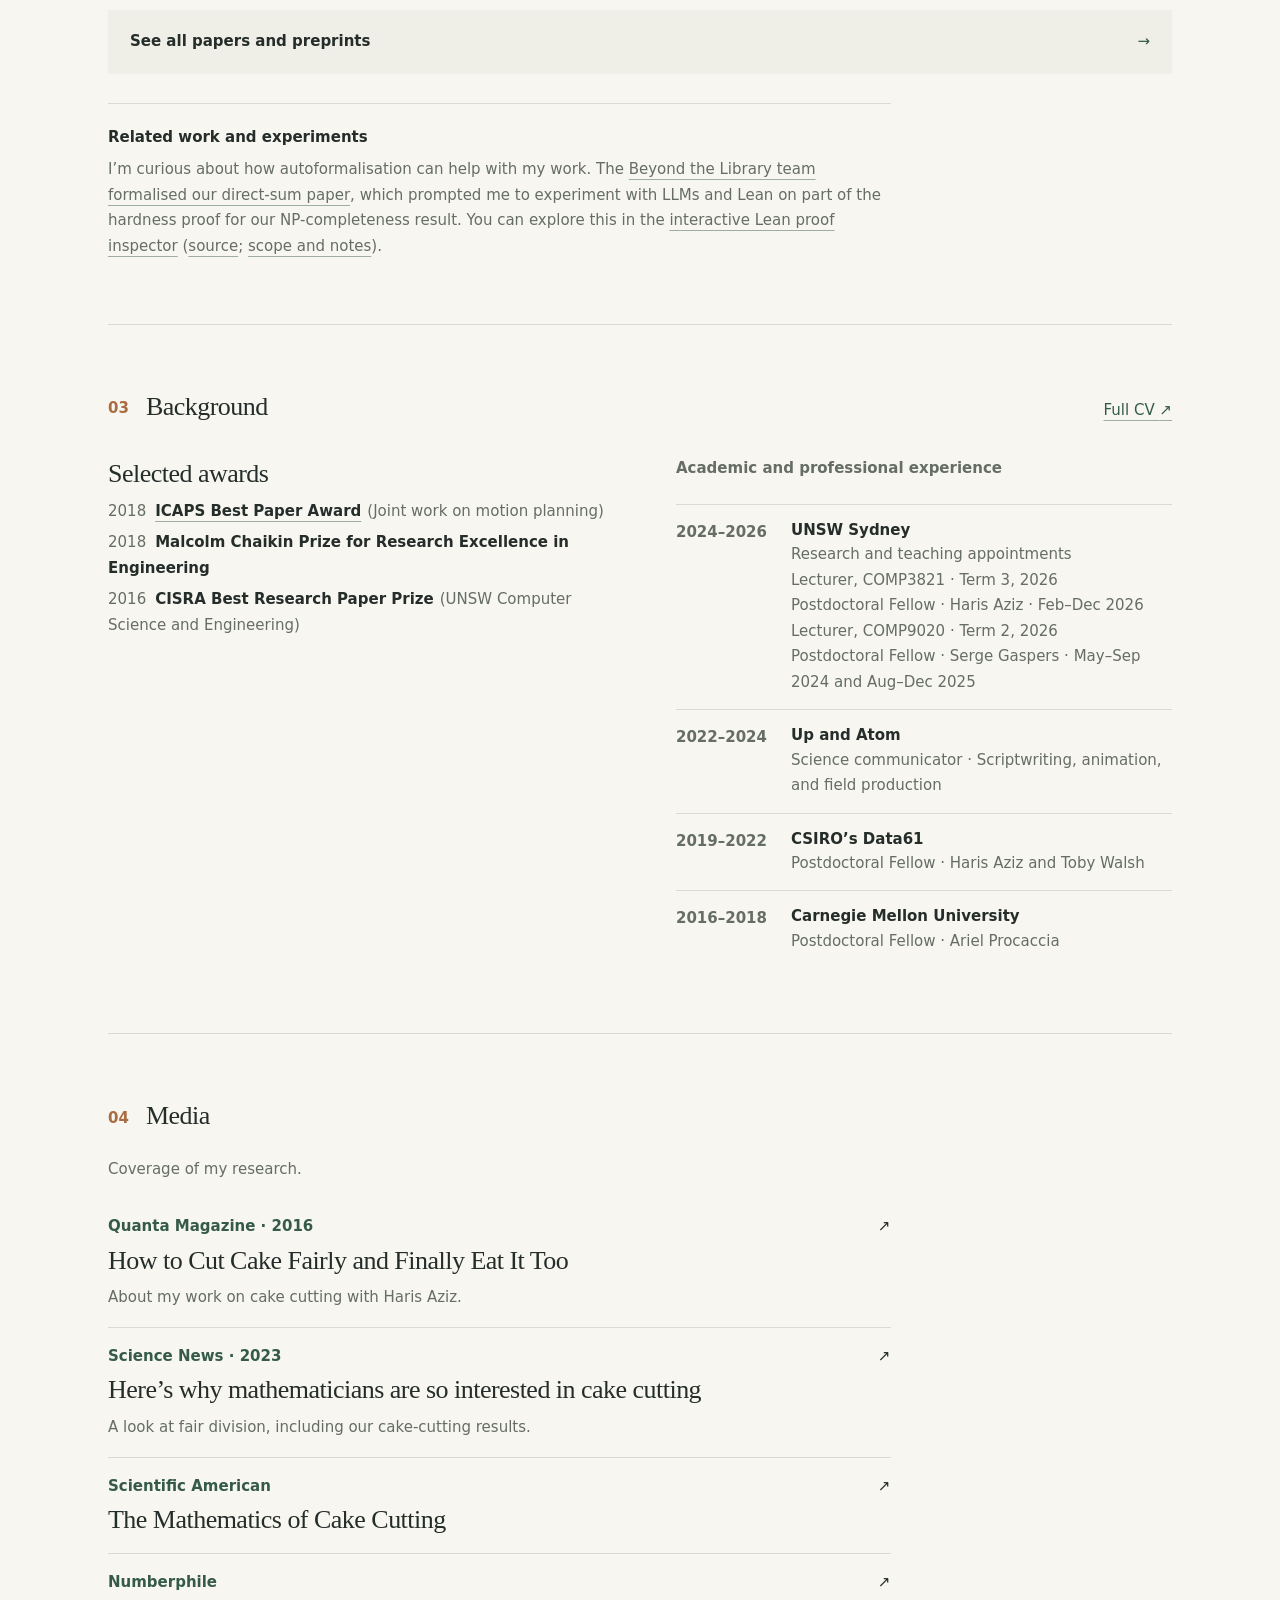
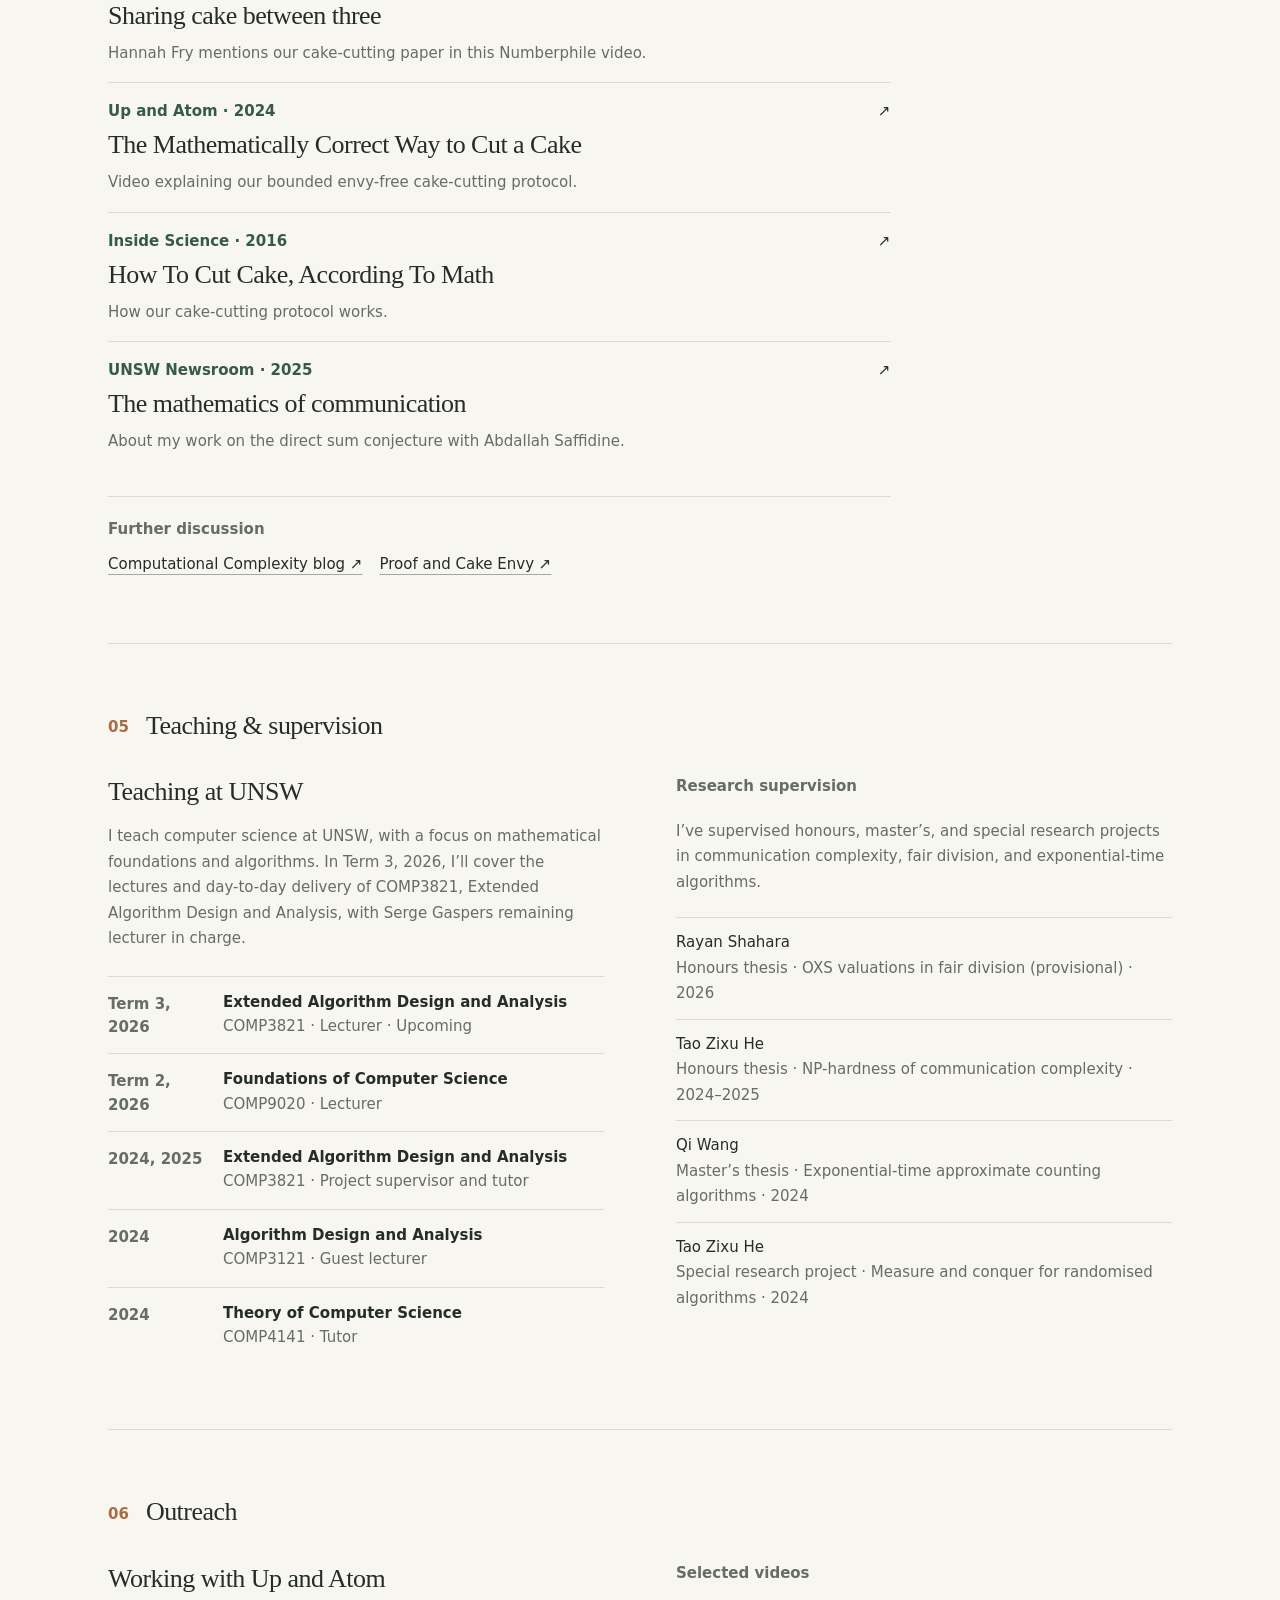
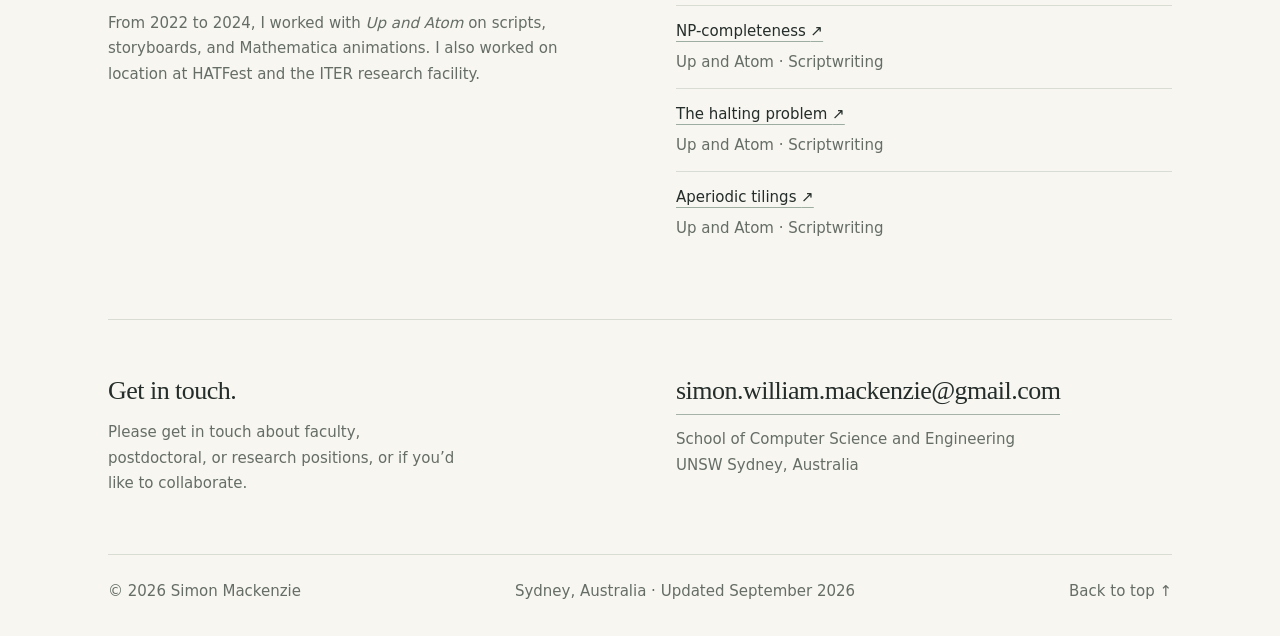
==== commit a62d1328: "Publish CV and website consistency update" ====
--- a/index.html
+++ b/index.html
@@ -1,11 +1,11 @@
 <!doctype html><html lang="en" id="top"><head><meta charset="utf-8"><meta name="viewport" content="width=device-width, initial-scale=1"><meta name="description" content="Simon Mackenzie’s research on bounded envy-free cake cutting, the direct-sum conjecture, and NP-completeness of computing communication complexity (preprint), with recent work in algorithms and fair division."><title>Simon Mackenzie — Theoretical Computer Science</title><link rel="stylesheet" href="./styles.css?v=20260901c"><meta property="og:type" content="website"><meta property="og:title" content="Simon Mackenzie — Theoretical Computer Science"><meta property="og:description" content="Simon Mackenzie’s research on bounded envy-free cake cutting, the direct-sum conjecture, and NP-completeness of computing communication complexity (preprint), with recent work in algorithms and fair division."><meta name="twitter:title" content="Simon Mackenzie — Theoretical Computer Science"><meta name="twitter:description" content="Simon Mackenzie’s research on bounded envy-free cake cutting, the direct-sum conjecture, and NP-completeness of computing communication complexity (preprint), with recent work in algorithms and fair division."><meta name="twitter:card" content="summary_large_image"><meta property="og:image" content="https://simonwmackenzie.github.io/og.png"><meta property="og:image:alt" content="Simon Mackenzie — Algorithms, Fair division, Communication complexity"><meta name="twitter:image" content="https://simonwmackenzie.github.io/og.png"><link rel="canonical" href="https://simonwmackenzie.github.io/"><meta property="og:url" content="https://simonwmackenzie.github.io/"><link rel="icon" href="./favicon.svg" type="image/svg+xml"><link rel="apple-touch-icon" href="./apple-touch-icon.png"><meta name="theme-color" content="#f7f6f1"><script type="application/ld+json">{"@context":"https://schema.org","@type":"Person","name":"Simon Mackenzie","url":"https://simonwmackenzie.github.io/","image":"https://simonwmackenzie.github.io/assets/simon-mackenzie.jpg","jobTitle":"Postdoctoral Fellow","affiliation":{"@type":"Organization","name":"UNSW Sydney"},"email":"simon.william.mackenzie@gmail.com","sameAs":["https://scholar.google.com/citations?user=cBUn3E8AAAAJ","https://dblp.org/pid/139/0823.html","https://x.com/SimonWMackenzie"]}</script></head><body class="research-profile"><a class="skip" href="#main">Skip to content</a><div class="container"><header class="masthead"><a class="wordmark" href="./index.html">Simon <span class="initial">Mackenzie</span></a><nav class="navigation" aria-label="Main navigation"><a href="./index.html#research">Research</a><a href="./publications.html">Publications</a><a href="./index.html#about">About</a><a href="./index.html#media">Media</a><a href="./index.html#teaching">Teaching</a><a href="./index.html#outreach">Outreach</a><a class="cv-link" href="./assets/SimonMackenzieCV.pdf">CV <span aria-hidden="true">↗</span></a></nav></header><main id="main">
 <section class="hero" aria-labelledby="name"><div class="hero-identity"><p class="eyebrow">Theoretical computer science</p><h1 id="name">Simon<br> Mackenzie</h1><p class="role"><strong>Postdoctoral Fellow · UNSW Sydney</strong><br>School of Computer Science and Engineering</p><img class="profile-photo" src="./assets/simon-mackenzie.jpg" alt="Simon Mackenzie" width="720" height="679" decoding="async" fetchpriority="high"><div class="hero-note"><span class="eyebrow">On the job market</span><span>I’m looking for faculty, postdoctoral, and research positions starting in 2027. <a href="mailto:simon.william.mackenzie@gmail.com">Get in touch <span aria-hidden="true">↗</span></a></span></div></div><div class="intro"><p class="lead">I work in complexity theory and algorithmic game theory, developing algorithms and proving lower bounds.</p><p class="research-focus achievement">Much of my research is driven by longstanding questions in fair division and communication complexity.</p><h2 class="results-heading">Longstanding problems</h2><ul class="result-summary" aria-label="Selected research results"><li><a class="result-statement" href="https://arxiv.org/abs/1604.03655">Resolved the longstanding problem of bounded envy-free cake cutting for any number of agents.</a><span class="result-context">A central question in fair division, <a href="https://arxiv.org/abs/1508.05143">open beyond three agents since the 1960s</a>.</span><span class="result-authors">Haris Aziz and <strong>Simon Mackenzie</strong></span><span class="result-context thesis-connection">Part of my PhD thesis, <em>Upper Bounds for Cake Cutting</em>, supervised by <a href="https://serggasp.github.io/">Serge Gaspers</a>.</span></li><li><a class="result-statement" href="https://arxiv.org/abs/2411.19003">Refuted the strongest form of the direct sum conjecture for total functions in deterministic communication complexity.</a><span class="result-context">Motivated by <a href="https://www.math.ias.edu/~avi/PUBLICATIONS/KarchmerRaWi1995.pdf">Karchmer, Raz and Wigderson’s 1991 programme</a> for proving circuit lower bounds.</span><span class="result-authors"><strong>Simon Mackenzie</strong> and Abdallah Saffidine</span><div class="paper-links result-formalisation"><a href="https://arxiv.org/abs/2606.31134">Formalisation paper · Beyond the Library <span aria-hidden="true">↗</span></a></div></li><li><a class="result-statement" href="https://arxiv.org/abs/2508.05597">Proved NP-completeness of computing deterministic communication complexity. <span class="result-status">Preprint</span></a><span class="result-context">A question raised in <a href="https://doi.org/10.1145/800135.804414">Andrew Yao’s 1979 paper</a> introducing communication complexity.</span><span class="result-authors">Serge Gaspers, Tao Zixu He, and <strong>Simon Mackenzie</strong></span><div class="paper-links result-formalisation"><a href="https://simonwmackenzie.github.io/npcc-lean/inspector/">Lean formalisation · gap construction <span aria-hidden="true">↗</span></a></div></li><li><a class="result-statement" href="https://arxiv.org/abs/2605.06451">Found a different three-agent, eight-good EFX counterexample for submodular valuations that can be understood and checked by hand.</a><span class="result-context">Following <a href="https://arxiv.org/abs/2604.18216">Hannaneh Akrami, Alexander Mayorov, Kurt Mehlhorn, Shreyas Srinivas, and Christoph Weidenbach</a>, who first showed that EFX can fail for submodular valuations.</span><span class="result-authors">Mashbat Suzuki and <strong>Simon Mackenzie</strong></span><span class="result-context">The two projects have since been combined.</span></li></ul><div class="research-now"><h2>Research now</h2><p>I’m pursuing the <a href="#interlacing">interlacing programme</a> in communication complexity, alongside current work in fair division, mechanism design, and approximate counting.</p><p>Recent preprints also answer questions on <a href="https://arxiv.org/abs/2607.17811">EF1 and Pareto optimality</a> (Caragiannis et al., 2016) and <a href="https://arxiv.org/abs/2608.16550">truthful three-facility location</a> (Lu et al., 2010).</p><a class="recent-results-link" href="#current-work">Recent results and papers <span aria-hidden="true">↓</span></a></div></div><div class="intro-biography" aria-labelledby="biography-heading"><h2 id="biography-heading">About me</h2><p class="academic-context">I’m a postdoc with <a href="https://sites.google.com/site/harisaziz/">Haris Aziz</a> in UNSW’s <a href="https://www.unsw.edu.au/engineering/our-schools/computer-science-and-engineering/our-research/research-groups/algorithmic-decision-theory">Algorithmic Decision Theory (ADT) group</a>. Previously, I held postdocs with <a href="https://serggasp.github.io/">Serge Gaspers</a> at UNSW, Haris and <a href="https://cgi.cse.unsw.edu.au/~tw/index.html">Toby Walsh</a> at CSIRO’s Data61, and <a href="https://procaccia.info/">Ariel Procaccia</a> at Carnegie Mellon. I completed my PhD at UNSW with Serge and Toby.</p><div class="text-links"><a href="mailto:simon.william.mackenzie@gmail.com">Email <span class="arrow" aria-hidden="true">↗</span></a><a href="https://scholar.google.com/citations?user=cBUn3E8AAAAJ">Google Scholar <span class="arrow" aria-hidden="true">↗</span></a><a href="https://dblp.org/pid/139/0823.html">DBLP <span class="arrow" aria-hidden="true">↗</span></a><a href="https://x.com/SimonWMackenzie">X <span class="arrow" aria-hidden="true">↗</span></a></div></div></section>
 
-<section class="section" id="research"><div class="section-heading"><h2><span class="number">01</span>Selected contributions</h2></div><div class="research-grid research-programme-grid"><article class="research-item research-programme" id="interlacing"><p class="eyebrow">Communication complexity</p><h3>The interlacing programme</h3><p>I’m pursuing the interlacing programme to tackle longstanding questions in communication complexity. Interlacing combines communication problems to control how much information must be exchanged, and in what order. With Abdallah Saffidine, I used it to <a href="https://arxiv.org/abs/2411.19003">refute the strongest form of the direct sum conjecture for total functions</a>.</p><p>In a subsequent <a href="https://arxiv.org/abs/2508.05597">preprint with Serge Gaspers and Tao Zixu He</a>, we extend this approach to prove that computing deterministic communication complexity from a truth table is NP-hard.</p><p>I’m currently exploring further extensions towards inapproximability.</p><div class="paper-links"><a href="https://arxiv.org/abs/2411.19003">Direct-sum paper · STOC 2025 <span aria-hidden="true">↗</span></a><a href="https://arxiv.org/abs/2508.05597">NP-hardness preprint <span aria-hidden="true">↗</span></a></div></article><article class="research-item"><p class="eyebrow">Fair division · PhD research</p><h3>Bounded envy-free cake cutting</h3><p>Haris Aziz and I developed bounded protocols for dividing a cake so that no one prefers another person’s share. Our results for four agents and for any number of agents settled a longstanding problem. This work formed part of my PhD thesis, <em>Upper Bounds for Cake Cutting</em>, supervised by <a href="https://serggasp.github.io/">Serge Gaspers</a>. I’m interested in determining the optimal query complexity of envy-free cake cutting, with matching upper and lower bounds.</p><div class="paper-links"><a href="https://arxiv.org/abs/1508.05143">Four-agent protocol · STOC 2016 <span aria-hidden="true">↗</span></a><a href="https://arxiv.org/abs/1604.03655">General protocol · FOCS 2016 <span aria-hidden="true">↗</span></a><a href="https://dl.acm.org/doi/10.1145/3382129">Cake-cutting overview · CACM 2020 <span aria-hidden="true">↗</span></a></div></article><article class="research-item" id="efx"><p class="eyebrow">Preprint · Fair division · 2026</p><h3>An EFX counterexample you can check by hand</h3><p><a href="https://arxiv.org/abs/2604.18216">Hannaneh Akrami, Alexander Mayorov, Kurt Mehlhorn, Shreyas Srinivas, and Christoph Weidenbach</a> first showed that envy-freeness up to any good (EFX) can fail for submodular valuations. Following their work, Mashbat Suzuki and I gave a different counterexample with three agents and eight goods that can be understood and checked by hand.</p><p class="efx-context">Our paper also gives a counterexample for approximate EFX with subadditive valuations. We have since combined our paper with theirs; these links are to the original preprints.</p><a href="https://arxiv.org/abs/2605.06451">Our original EFX preprint <span aria-hidden="true">↗</span></a></article></div></section>
-<section class="section" id="papers"><div class="section-heading"><h2><span class="number">02</span>Selected papers</h2><a href="./publications.html">All publications <span aria-hidden="true">↗</span></a></div><ol class="papers"><li class="paper" data-paper="aziz2016discrete" data-topic="fair-division" data-search="A discrete and bounded envy-free cake cutting protocol for any number of agents Haris Aziz Simon Mackenzie 2016 FOCS conference  A bounded protocol for dividing a cake among any number of agents so that no one prefers another person’s share, settling a longstanding question."><div class="paper-meta"><strong>FOCS</strong>2016</div><div><h3><a href="https://arxiv.org/abs/1604.03655">A discrete and bounded envy-free cake cutting protocol for any number of agents</a></h3><p class="authors">Haris Aziz, <strong>Simon Mackenzie</strong></p><p class="paper-description">A bounded protocol for dividing a cake among any number of agents so that no one prefers another person’s share, settling a longstanding question.</p><div class="paper-links"><a href="https://arxiv.org/abs/1604.03655">arXiv <span aria-hidden="true">↗</span></a><a href="https://dl.acm.org/doi/10.1145/3382129">Invited CACM article <span aria-hidden="true">↗</span></a><a href="https://www.quantamagazine.org/new-algorithm-solves-cake-cutting-problem-20161006/">Quanta article <span aria-hidden="true">↗</span></a></div></div></li><li class="paper" data-paper="mackenzie2025refuting" data-topic="communication" data-search="Refuting the Direct Sum Conjecture for Total Functions in Deterministic Communication Complexity Simon Mackenzie Abdallah Saffidine 2025 STOC conference  Solving several instances together can require less deterministic communication than solving them separately. This gives a counterexample to the strongest form of the direct sum conjecture for total functions."><div class="paper-meta"><strong>STOC</strong>2025</div><div><h3><a href="https://arxiv.org/abs/2411.19003">Refuting the Direct Sum Conjecture for Total Functions in Deterministic Communication Complexity</a></h3><p class="authors"><strong>Simon Mackenzie</strong>, Abdallah Saffidine</p><p class="paper-description">Solving several instances together can require less deterministic communication than solving them separately. This gives a counterexample to the strongest form of the direct sum conjecture for total functions.</p><div class="paper-links"><a href="https://arxiv.org/abs/2411.19003">arXiv <span aria-hidden="true">↗</span></a><a href="https://dl.acm.org/doi/10.1145/3717823.3718148">Proceedings <span aria-hidden="true">↗</span></a><a href="https://www.unsw.edu.au/news/2025/03/communication-complexity--why-a-new-mathematical-formula-could-h">UNSW feature <span aria-hidden="true">↗</span></a><a href="https://beyondthelibrary.github.io/formal_arxiv/p/Refuting/">Formalisation by Beyond the Library <span aria-hidden="true">↗</span></a></div></div></li><li class="paper" data-paper="gaspers2025interlacing" data-topic="communication" data-search="NP-Completeness of Deterministic Communication Complexity via Relaxed Interlacing Serge Gaspers Tao Zixu He Simon Mackenzie 2025 Preprint preprint  Computing deterministic communication complexity from a truth table is NP-complete, answering a question raised by Yao in 1979."><div class="paper-meta"><strong>Preprint</strong>2025</div><div><h3><a href="https://arxiv.org/abs/2508.05597">NP-Completeness of Deterministic Communication Complexity via Relaxed Interlacing</a></h3><p class="authors">Serge Gaspers, Tao Zixu He, <strong>Simon Mackenzie</strong></p><p class="paper-description">Computing deterministic communication complexity from a truth table is NP-complete, answering a question raised by Yao in 1979.</p><div class="paper-links"><a href="https://arxiv.org/abs/2508.05597">arXiv <span aria-hidden="true">↗</span></a><a href="https://simonwmackenzie.github.io/npcc-lean/inspector/">Interactive Lean proof inspector <span aria-hidden="true">↗</span></a><a href="https://github.com/simonwmackenzie/npcc-lean">Lean source <span aria-hidden="true">↗</span></a></div></div></li><li class="paper" data-paper="mackenzie2026efx" data-topic="fair-division" data-search="Counterexamples to EFX for Submodular and Subadditive Valuations Simon Mackenzie Mashbat Suzuki 2026 Preprint preprint Original preprint; this work has since been combined with the paper by Akrami, Mayorov, Mehlhorn, Srinivas, and Weidenbach. Following the first nonexistence result of Akrami, Mayorov, Mehlhorn, Srinivas, and Weidenbach, we gave a different counterexample for submodular valuations that can be checked by hand, with three agents and eight goods."><div class="paper-meta"><strong>Preprint</strong>2026</div><div><h3><a href="https://arxiv.org/abs/2605.06451">Counterexamples to EFX for Submodular and Subadditive Valuations</a></h3><p class="authors"><strong>Simon Mackenzie</strong>, Mashbat Suzuki</p><p class="paper-description">Following the first nonexistence result of Akrami, Mayorov, Mehlhorn, Srinivas, and Weidenbach, we gave a different counterexample for submodular valuations that can be checked by hand, with three agents and eight goods.</p><p class="paper-note">Original preprint; this work has since been combined with the paper by Akrami, Mayorov, Mehlhorn, Srinivas, and Weidenbach.</p><div class="paper-links"><a href="https://arxiv.org/abs/2605.06451">arXiv <span aria-hidden="true">↗</span></a><a href="https://arxiv.org/abs/2604.18216">Earlier SAT-based result <span aria-hidden="true">↗</span></a></div></div></li></ol><div class="current-work" id="current-work"><h3>Recent results in fair division, apportionment, and mechanism design</h3><p>My recent work resolves a conjecture in randomised apportionment, gives optimal subsidy bounds, combines fairness guarantees through randomisation, and answers questions about the limits of fair allocation and truthful mechanisms.</p><ol class="papers"><li class="paper" data-paper="aziz2026sampford" data-topic="social-choice" data-search="Sampford Apportionment Satisfies Threshold Monotonicity Haris Aziz Simon Mackenzie Mashbat Suzuki 2026 Preprint preprint  Sampford apportionment satisfies threshold monotonicity, resolving a conjecture of Correa et al. (2024). A complementary theorem shows that, for seven or more parties, the separate pairwise threshold-monotonicity axiom is incompatible with quota and ex-ante proportionality."><div class="paper-meta"><strong>Preprint</strong>2026</div><div><h3><a href="https://papers.ssrn.com/sol3/papers.cfm?abstract_id=7346803">Sampford Apportionment Satisfies Threshold Monotonicity</a></h3><p class="authors">Haris Aziz, <strong>Simon Mackenzie</strong>, Mashbat Suzuki</p><p class="paper-description">Sampford apportionment satisfies threshold monotonicity, resolving a conjecture of Correa et al. (2024). A complementary theorem shows that, for seven or more parties, the separate pairwise threshold-monotonicity axiom is incompatible with quota and ex-ante proportionality.</p><div class="paper-links"><a href="https://papers.ssrn.com/sol3/papers.cfm?abstract_id=7346803">SSRN <span aria-hidden="true">↗</span></a></div></div></li><li class="paper" data-paper="lu2026subsidy" data-topic="fair-division" data-search="Optimal Subsidy Bounds for Goods and Chores: One Dollar Each Suffices Xinhang Lu Simon Mackenzie Mashbat Suzuki 2026 Preprint preprint  For additive utilities with item values between −1 and 1, we give a polynomial-time algorithm that eliminates envy using at most one unit of subsidy per agent. This bound is tight."><div class="paper-meta"><strong>Preprint</strong>2026</div><div><h3><a href="https://arxiv.org/abs/2607.10089">Optimal Subsidy Bounds for Goods and Chores: One Dollar Each Suffices</a></h3><p class="authors">Xinhang Lu, <strong>Simon Mackenzie</strong>, Mashbat Suzuki</p><p class="paper-description">For additive utilities with item values between −1 and 1, we give a polynomial-time algorithm that eliminates envy using at most one unit of subsidy per agent. This bound is tight.</p><div class="paper-links"><a href="https://arxiv.org/abs/2607.10089">arXiv <span aria-hidden="true">↗</span></a></div></div></li><li class="paper" data-paper="aziz2026best" data-topic="fair-division" data-search="Best-of-Both-Worlds Fairness for Mixed Goods and Chores Haris Aziz Xiaolin Bu Xinhang Lu Simon Mackenzie Mashbat Suzuki Biaoshuai Tao Toby Walsh 2026 Preprint preprint  For mixed goods and chores with additive utilities, we show how randomisation can combine envy-freeness in expectation with envy-freeness up to one item (EF1) in every realised allocation."><div class="paper-meta"><strong>Preprint</strong>2026</div><div><h3><a href="https://arxiv.org/abs/2607.10232">Best-of-Both-Worlds Fairness for Mixed Goods and Chores</a></h3><p class="authors">Haris Aziz, Xiaolin Bu, Xinhang Lu, <strong>Simon Mackenzie</strong>, Mashbat Suzuki, Biaoshuai Tao, Toby Walsh</p><p class="paper-description">For mixed goods and chores with additive utilities, we show how randomisation can combine envy-freeness in expectation with envy-freeness up to one item (EF1) in every realised allocation.</p><div class="paper-links"><a href="https://arxiv.org/abs/2607.10232">arXiv <span aria-hidden="true">↗</span></a></div></div></li><li class="paper" data-paper="mackenzie2026ef1" data-topic="fair-division" data-search="When One Good Is Not Enough: EF1 and Pareto Optimality Are Not Compatible for Submodular Valuations Simon Mackenzie Mashbat Suzuki 2026 Preprint preprint  EF1 and Pareto optimality can be incompatible for submodular valuations, even with two agents. This answers a question of Caragiannis et al. (2016)."><div class="paper-meta"><strong>Preprint</strong>2026</div><div><h3><a href="https://arxiv.org/abs/2607.17811">When One Good Is Not Enough: EF1 and Pareto Optimality Are Not Compatible for Submodular Valuations</a></h3><p class="authors"><strong>Simon Mackenzie</strong>, Mashbat Suzuki</p><p class="paper-description">EF1 and Pareto optimality can be incompatible for submodular valuations, even with two agents. This answers a question of Caragiannis et al. (2016).</p><div class="paper-links"><a href="https://arxiv.org/abs/2607.17811">arXiv <span aria-hidden="true">↗</span></a></div></div></li><li class="paper" data-paper="aziz2026anchor" data-topic="social-choice" data-search="Anchoring for Truthfulness: The Random-Anchor Volume Mechanism for Multi-Facility Location Haris Aziz Simon Mackenzie Mashbat Suzuki 2026 Preprint preprint  A mechanism for three-facility location on the line that is strategyproof in expectation and gives a constant-factor approximation, answering a question of Lu, Sun, Wang and Zhu (2010)."><div class="paper-meta"><strong>Preprint</strong>2026</div><div><h3><a href="https://arxiv.org/abs/2608.16550">Anchoring for Truthfulness: The Random-Anchor Volume Mechanism for Multi-Facility Location</a></h3><p class="authors">Haris Aziz, <strong>Simon Mackenzie</strong>, Mashbat Suzuki</p><p class="paper-description">A mechanism for three-facility location on the line that is strategyproof in expectation and gives a constant-factor approximation, answering a question of Lu, Sun, Wang and Zhu (2010).</p><div class="paper-links"><a href="https://arxiv.org/abs/2608.16550">arXiv <span aria-hidden="true">↗</span></a></div></div></li></ol><p class="current-note">Other recent work includes <a href="https://arxiv.org/abs/2511.04891">fair division of goods, chores, and cake</a> (EC 2026, forthcoming) and <a href="https://arxiv.org/abs/2607.06393">exponential-time approximate counting</a> (ESA 2026, forthcoming).</p></div><a class="all-papers" href="./publications.html"><span>See all papers and preprints</span><span class="arrow" aria-hidden="true">→</span></a><aside class="research-aside" id="autoformalisation" aria-labelledby="related-work-heading"><h3 id="related-work-heading">Related work and experiments</h3><p>I’m curious about how autoformalisation can help with my work. The <a href="https://beyondthelibrary.github.io/formal_arxiv/p/Refuting/">Beyond the Library team formalised our direct-sum paper</a>, which prompted me to experiment with LLMs and Lean on part of our NP-hardness proof. You can explore this in the <a href="https://simonwmackenzie.github.io/npcc-lean/inspector/">interactive Lean proof inspector</a> (<a href="https://github.com/simonwmackenzie/npcc-lean">source</a>; <a href="https://github.com/simonwmackenzie/npcc-lean/blob/main/lean/AUDIT.md">scope and notes</a>).</p></aside></section>
-<section class="section" id="about"><div class="section-heading"><h2><span class="number">03</span>Background</h2><a href="./assets/SimonMackenzieCV.pdf">Full CV <span aria-hidden="true">↗</span></a></div><div class="split"><aside class="awards" id="awards" aria-labelledby="awards-heading"><h3 id="awards-heading">Selected awards</h3><ul class="award-list"><li><time class="award-year" datetime="2018">2018</time><strong><a href="https://icaps18.icaps-conference.org/awards/index.html">ICAPS Best Paper Award</a></strong><span class="award-context">Joint work on motion planning</span></li><li><time class="award-year" datetime="2018">2018</time><strong>Malcolm Chaikin Prize for Research Excellence in Engineering</strong></li><li><time class="award-year" datetime="2016">2016</time><strong>CISRA Best Research Paper Prize</strong><span class="award-context">UNSW Computer Science and Engineering</span></li></ul></aside><div><p class="quiet-label">Academic appointments</p><ul class="timeline"><li><span class="period">2024–2026</span><div><strong>UNSW Sydney</strong><small>Research and teaching appointments<br>Lecturer, COMP3821 · Term 3, 2026<br>Postdoctoral Fellow · Haris Aziz · Feb–Sep 2026<br>Lecturer, COMP9020 · Term 2, 2026<br>Postdoctoral Fellow · Serge Gaspers · May–Sep 2024 and Aug–Dec 2025</small></div></li><li><span class="period">2019–2022</span><div><strong>CSIRO’s Data61</strong><small>Postdoctoral Fellow · Haris Aziz and Toby Walsh</small></div></li><li><span class="period">2016–2018</span><div><strong>Carnegie Mellon University</strong><small>Postdoctoral Fellow · Ariel Procaccia</small></div></li></ul></div></div></section>
+<section class="section" id="research"><div class="section-heading"><h2><span class="number">01</span>Selected contributions</h2></div><div class="research-grid research-programme-grid"><article class="research-item research-programme" id="interlacing"><p class="eyebrow">Communication complexity</p><h3>The interlacing programme</h3><p>I’m pursuing the interlacing programme to tackle longstanding questions in communication complexity. Interlacing combines communication problems to control how much information must be exchanged, and in what order. With Abdallah Saffidine, I used it to <a href="https://arxiv.org/abs/2411.19003">refute the strongest form of the direct sum conjecture for total functions</a>.</p><p>In a subsequent <a href="https://arxiv.org/abs/2508.05597">preprint with Serge Gaspers and Tao Zixu He</a>, we extend this approach to prove that computing deterministic communication complexity from a truth table is NP-complete.</p><p>I’m currently exploring further extensions towards inapproximability.</p><div class="paper-links"><a href="https://arxiv.org/abs/2411.19003">Direct-sum paper · STOC 2025 <span aria-hidden="true">↗</span></a><a href="https://arxiv.org/abs/2508.05597">NP-completeness preprint <span aria-hidden="true">↗</span></a></div></article><article class="research-item"><p class="eyebrow">Fair division · PhD research</p><h3>Bounded envy-free cake cutting</h3><p>Haris Aziz and I developed bounded protocols for dividing a cake so that no one prefers another person’s share. Our results for four agents and for any number of agents settled a longstanding problem. This work formed part of my PhD thesis, <em>Upper Bounds for Cake Cutting</em>, supervised by <a href="https://serggasp.github.io/">Serge Gaspers</a>. I’m interested in determining the optimal query complexity of envy-free cake cutting, with matching upper and lower bounds.</p><div class="paper-links"><a href="https://arxiv.org/abs/1508.05143">Four-agent protocol · STOC 2016 <span aria-hidden="true">↗</span></a><a href="https://arxiv.org/abs/1604.03655">General protocol · FOCS 2016 <span aria-hidden="true">↗</span></a><a href="https://dl.acm.org/doi/10.1145/3382129">Cake-cutting overview · CACM 2020 <span aria-hidden="true">↗</span></a></div></article><article class="research-item" id="efx"><p class="eyebrow">Preprint · Fair division · 2026</p><h3>An EFX counterexample you can check by hand</h3><p><a href="https://arxiv.org/abs/2604.18216">Hannaneh Akrami, Alexander Mayorov, Kurt Mehlhorn, Shreyas Srinivas, and Christoph Weidenbach</a> first showed that envy-freeness up to any good (EFX) can fail for submodular valuations. Following their work, Mashbat Suzuki and I gave a different counterexample with three agents and eight goods that can be understood and checked by hand.</p><p class="efx-context">Our paper also gives a counterexample for approximate EFX with subadditive valuations. We have since combined our paper with theirs; these links are to the original preprints.</p><a href="https://arxiv.org/abs/2605.06451">Our original EFX preprint <span aria-hidden="true">↗</span></a></article></div></section>
+<section class="section" id="papers"><div class="section-heading"><h2><span class="number">02</span>Selected papers</h2><a href="./publications.html">All publications <span aria-hidden="true">↗</span></a></div><ol class="papers"><li class="paper" data-paper="aziz2016discrete" data-topic="fair-division" data-search="A discrete and bounded envy-free cake cutting protocol for any number of agents Haris Aziz Simon Mackenzie 2016 FOCS conference  A bounded protocol for dividing a cake among any number of agents so that no one prefers another person’s share, settling a longstanding question."><div class="paper-meta"><strong>FOCS</strong>2016</div><div><h3><a href="https://arxiv.org/abs/1604.03655">A discrete and bounded envy-free cake cutting protocol for any number of agents</a></h3><p class="authors">Haris Aziz, <strong>Simon Mackenzie</strong></p><p class="paper-description">A bounded protocol for dividing a cake among any number of agents so that no one prefers another person’s share, settling a longstanding question.</p><div class="paper-links"><a href="https://arxiv.org/abs/1604.03655">arXiv <span aria-hidden="true">↗</span></a><a href="https://dl.acm.org/doi/10.1145/3382129">Invited CACM article <span aria-hidden="true">↗</span></a><a href="https://www.quantamagazine.org/new-algorithm-solves-cake-cutting-problem-20161006/">Quanta article <span aria-hidden="true">↗</span></a></div></div></li><li class="paper" data-paper="mackenzie2025refuting" data-topic="communication" data-search="Refuting the Direct Sum Conjecture for Total Functions in Deterministic Communication Complexity Simon Mackenzie Abdallah Saffidine 2025 STOC conference  Solving several instances together can require less deterministic communication than solving them separately. This gives a counterexample to the strongest form of the direct sum conjecture for total functions."><div class="paper-meta"><strong>STOC</strong>2025</div><div><h3><a href="https://arxiv.org/abs/2411.19003">Refuting the Direct Sum Conjecture for Total Functions in Deterministic Communication Complexity</a></h3><p class="authors"><strong>Simon Mackenzie</strong>, Abdallah Saffidine</p><p class="paper-description">Solving several instances together can require less deterministic communication than solving them separately. This gives a counterexample to the strongest form of the direct sum conjecture for total functions.</p><div class="paper-links"><a href="https://arxiv.org/abs/2411.19003">arXiv <span aria-hidden="true">↗</span></a><a href="https://dl.acm.org/doi/10.1145/3717823.3718148">Proceedings <span aria-hidden="true">↗</span></a><a href="https://www.unsw.edu.au/news/2025/03/communication-complexity--why-a-new-mathematical-formula-could-h">UNSW feature <span aria-hidden="true">↗</span></a><a href="https://beyondthelibrary.github.io/formal_arxiv/p/Refuting/">Formalisation by Beyond the Library <span aria-hidden="true">↗</span></a></div></div></li><li class="paper" data-paper="gaspers2025interlacing" data-topic="communication" data-search="NP-Completeness of Deterministic Communication Complexity via Relaxed Interlacing Serge Gaspers Tao Zixu He Simon Mackenzie 2025 Preprint preprint  Computing deterministic communication complexity from a truth table is NP-complete, answering a question raised by Yao in 1979."><div class="paper-meta"><strong>Preprint</strong>2025</div><div><h3><a href="https://arxiv.org/abs/2508.05597">NP-Completeness of Deterministic Communication Complexity via Relaxed Interlacing</a></h3><p class="authors">Serge Gaspers, Tao Zixu He, <strong>Simon Mackenzie</strong></p><p class="paper-description">Computing deterministic communication complexity from a truth table is NP-complete, answering a question raised by Yao in 1979.</p><div class="paper-links"><a href="https://arxiv.org/abs/2508.05597">arXiv <span aria-hidden="true">↗</span></a><a href="https://simonwmackenzie.github.io/npcc-lean/inspector/">Interactive Lean proof inspector <span aria-hidden="true">↗</span></a><a href="https://github.com/simonwmackenzie/npcc-lean">Lean source <span aria-hidden="true">↗</span></a></div></div></li><li class="paper" data-paper="mackenzie2026efx" data-topic="fair-division" data-search="Counterexamples to EFX for Submodular and Subadditive Valuations Simon Mackenzie Mashbat Suzuki 2026 Preprint preprint Original preprint; this work has since been combined with the paper by Akrami, Mayorov, Mehlhorn, Srinivas, and Weidenbach. Following the first nonexistence result of Akrami, Mayorov, Mehlhorn, Srinivas, and Weidenbach, we gave a different counterexample for submodular valuations that can be checked by hand, with three agents and eight goods."><div class="paper-meta"><strong>Preprint</strong>2026</div><div><h3><a href="https://arxiv.org/abs/2605.06451">Counterexamples to EFX for Submodular and Subadditive Valuations</a></h3><p class="authors"><strong>Simon Mackenzie</strong>, Mashbat Suzuki</p><p class="paper-description">Following the first nonexistence result of Akrami, Mayorov, Mehlhorn, Srinivas, and Weidenbach, we gave a different counterexample for submodular valuations that can be checked by hand, with three agents and eight goods.</p><p class="paper-note">Original preprint; this work has since been combined with the paper by Akrami, Mayorov, Mehlhorn, Srinivas, and Weidenbach.</p><div class="paper-links"><a href="https://arxiv.org/abs/2605.06451">arXiv <span aria-hidden="true">↗</span></a><a href="https://arxiv.org/abs/2604.18216">Earlier SAT-based result <span aria-hidden="true">↗</span></a></div></div></li></ol><div class="current-work" id="current-work"><h3>Recent results in fair division, apportionment, and mechanism design</h3><p>My recent work resolves a conjecture in randomised apportionment, gives optimal subsidy bounds, combines fairness guarantees through randomisation, and answers questions about the limits of fair allocation and truthful mechanisms.</p><ol class="papers"><li class="paper" data-paper="aziz2026sampford" data-topic="social-choice" data-search="Sampford Apportionment Satisfies Threshold Monotonicity Haris Aziz Simon Mackenzie Mashbat Suzuki 2026 Preprint preprint  Sampford apportionment satisfies threshold monotonicity, resolving a conjecture of Correa et al. (2024). A complementary theorem shows that, for seven or more parties, the separate pairwise threshold-monotonicity axiom is incompatible with quota and ex-ante proportionality."><div class="paper-meta"><strong>Preprint</strong>2026</div><div><h3><a href="https://papers.ssrn.com/sol3/papers.cfm?abstract_id=7346803">Sampford Apportionment Satisfies Threshold Monotonicity</a></h3><p class="authors">Haris Aziz, <strong>Simon Mackenzie</strong>, Mashbat Suzuki</p><p class="paper-description">Sampford apportionment satisfies threshold monotonicity, resolving a conjecture of Correa et al. (2024). A complementary theorem shows that, for seven or more parties, the separate pairwise threshold-monotonicity axiom is incompatible with quota and ex-ante proportionality.</p><div class="paper-links"><a href="https://papers.ssrn.com/sol3/papers.cfm?abstract_id=7346803">SSRN <span aria-hidden="true">↗</span></a></div></div></li><li class="paper" data-paper="lu2026subsidy" data-topic="fair-division" data-search="Optimal Subsidy Bounds for Goods and Chores: One Dollar Each Suffices Xinhang Lu Simon Mackenzie Mashbat Suzuki 2026 Preprint preprint Under review for the ACM-SIAM Symposium on Discrete Algorithms (SODA). For additive utilities with item values between −1 and 1, we give a polynomial-time algorithm that eliminates envy using at most one unit of subsidy per agent. This bound is tight."><div class="paper-meta"><strong>Preprint</strong>2026</div><div><h3><a href="https://arxiv.org/abs/2607.10089">Optimal Subsidy Bounds for Goods and Chores: One Dollar Each Suffices</a></h3><p class="authors">Xinhang Lu, <strong>Simon Mackenzie</strong>, Mashbat Suzuki</p><p class="paper-description">For additive utilities with item values between −1 and 1, we give a polynomial-time algorithm that eliminates envy using at most one unit of subsidy per agent. This bound is tight.</p><p class="paper-note">Under review for the ACM-SIAM Symposium on Discrete Algorithms (SODA).</p><div class="paper-links"><a href="https://arxiv.org/abs/2607.10089">arXiv <span aria-hidden="true">↗</span></a></div></div></li><li class="paper" data-paper="aziz2026best" data-topic="fair-division" data-search="Best-of-Both-Worlds Fairness for Mixed Goods and Chores Haris Aziz Xiaolin Bu Xinhang Lu Simon Mackenzie Mashbat Suzuki Biaoshuai Tao Toby Walsh 2026 Preprint preprint Under review for the ACM-SIAM Symposium on Discrete Algorithms (SODA). For mixed goods and chores with additive utilities, we show how randomisation can combine envy-freeness in expectation with envy-freeness up to one item (EF1) in every realised allocation."><div class="paper-meta"><strong>Preprint</strong>2026</div><div><h3><a href="https://arxiv.org/abs/2607.10232">Best-of-Both-Worlds Fairness for Mixed Goods and Chores</a></h3><p class="authors">Haris Aziz, Xiaolin Bu, Xinhang Lu, <strong>Simon Mackenzie</strong>, Mashbat Suzuki, Biaoshuai Tao, Toby Walsh</p><p class="paper-description">For mixed goods and chores with additive utilities, we show how randomisation can combine envy-freeness in expectation with envy-freeness up to one item (EF1) in every realised allocation.</p><p class="paper-note">Under review for the ACM-SIAM Symposium on Discrete Algorithms (SODA).</p><div class="paper-links"><a href="https://arxiv.org/abs/2607.10232">arXiv <span aria-hidden="true">↗</span></a></div></div></li><li class="paper" data-paper="mackenzie2026ef1" data-topic="fair-division" data-search="When One Good Is Not Enough: EF1 and Pareto Optimality Are Not Compatible for Submodular Valuations Simon Mackenzie Mashbat Suzuki 2026 Preprint preprint Under review for the International Conference on Web and Internet Economics (WINE). EF1 and Pareto optimality can be incompatible for submodular valuations, even with two agents. This answers a question of Caragiannis et al. (2016)."><div class="paper-meta"><strong>Preprint</strong>2026</div><div><h3><a href="https://arxiv.org/abs/2607.17811">When One Good Is Not Enough: EF1 and Pareto Optimality Are Not Compatible for Submodular Valuations</a></h3><p class="authors"><strong>Simon Mackenzie</strong>, Mashbat Suzuki</p><p class="paper-description">EF1 and Pareto optimality can be incompatible for submodular valuations, even with two agents. This answers a question of Caragiannis et al. (2016).</p><p class="paper-note">Under review for the International Conference on Web and Internet Economics (WINE).</p><div class="paper-links"><a href="https://arxiv.org/abs/2607.17811">arXiv <span aria-hidden="true">↗</span></a></div></div></li><li class="paper" data-paper="aziz2026anchor" data-topic="social-choice" data-search="Anchoring for Truthfulness: The Random-Anchor Volume Mechanism for Multi-Facility Location Haris Aziz Simon Mackenzie Mashbat Suzuki 2026 Preprint preprint  A mechanism for three-facility location on the line that is strategyproof in expectation and gives a constant-factor approximation, answering a question of Lu, Sun, Wang and Zhu (2010)."><div class="paper-meta"><strong>Preprint</strong>2026</div><div><h3><a href="https://arxiv.org/abs/2608.16550">Anchoring for Truthfulness: The Random-Anchor Volume Mechanism for Multi-Facility Location</a></h3><p class="authors">Haris Aziz, <strong>Simon Mackenzie</strong>, Mashbat Suzuki</p><p class="paper-description">A mechanism for three-facility location on the line that is strategyproof in expectation and gives a constant-factor approximation, answering a question of Lu, Sun, Wang and Zhu (2010).</p><div class="paper-links"><a href="https://arxiv.org/abs/2608.16550">arXiv <span aria-hidden="true">↗</span></a></div></div></li></ol><p class="current-note">Other recent work includes <a href="https://arxiv.org/abs/2511.04891">fair division of goods, chores, and cake</a> (EC 2026, forthcoming) and <a href="https://arxiv.org/abs/2607.06393">exponential-time approximate counting</a> (ESA 2026, forthcoming).</p></div><a class="all-papers" href="./publications.html"><span>See all papers and preprints</span><span class="arrow" aria-hidden="true">→</span></a><aside class="research-aside" id="autoformalisation" aria-labelledby="related-work-heading"><h3 id="related-work-heading">Related work and experiments</h3><p>I’m curious about how autoformalisation can help with my work. The <a href="https://beyondthelibrary.github.io/formal_arxiv/p/Refuting/">Beyond the Library team formalised our direct-sum paper</a>, which prompted me to experiment with LLMs and Lean on part of the hardness proof for our NP-completeness result. You can explore this in the <a href="https://simonwmackenzie.github.io/npcc-lean/inspector/">interactive Lean proof inspector</a> (<a href="https://github.com/simonwmackenzie/npcc-lean">source</a>; <a href="https://github.com/simonwmackenzie/npcc-lean/blob/main/lean/AUDIT.md">scope and notes</a>).</p></aside></section>
+<section class="section" id="about"><div class="section-heading"><h2><span class="number">03</span>Background</h2><a href="./assets/SimonMackenzieCV.pdf">Full CV <span aria-hidden="true">↗</span></a></div><div class="split"><aside class="awards" id="awards" aria-labelledby="awards-heading"><h3 id="awards-heading">Selected awards</h3><ul class="award-list"><li><time class="award-year" datetime="2018">2018</time><strong><a href="https://icaps18.icaps-conference.org/awards/index.html">ICAPS Best Paper Award</a></strong><span class="award-context">Joint work on motion planning</span></li><li><time class="award-year" datetime="2018">2018</time><strong>Malcolm Chaikin Prize for Research Excellence in Engineering</strong></li><li><time class="award-year" datetime="2016">2016</time><strong>CISRA Best Research Paper Prize</strong><span class="award-context">UNSW Computer Science and Engineering</span></li></ul></aside><div><p class="quiet-label">Academic and professional experience</p><ul class="timeline"><li><span class="period">2024–2026</span><div><strong>UNSW Sydney</strong><small>Research and teaching appointments<br>Lecturer, COMP3821 · Term 3, 2026<br>Postdoctoral Fellow · Haris Aziz · Feb–Dec 2026<br>Lecturer, COMP9020 · Term 2, 2026<br>Postdoctoral Fellow · Serge Gaspers · May–Sep 2024 and Aug–Dec 2025</small></div></li><li><span class="period">2022–2024</span><div><strong>Up and Atom</strong><small>Science communicator · Scriptwriting, animation, and field production</small></div></li><li><span class="period">2019–2022</span><div><strong>CSIRO’s Data61</strong><small>Postdoctoral Fellow · Haris Aziz and Toby Walsh</small></div></li><li><span class="period">2016–2018</span><div><strong>Carnegie Mellon University</strong><small>Postdoctoral Fellow · Ariel Procaccia</small></div></li></ul></div></div></section>
 <section class="section" id="media"><div class="section-heading"><h2><span class="number">04</span>Media</h2></div><p class="media-intro">Coverage of my research.</p><div class="media-coverage"><ul class="outreach-list"><li><a href="https://www.quantamagazine.org/new-algorithm-solves-cake-cutting-problem-20161006/"><span><span class="outlet">Quanta Magazine · 2016</span><span class="headline">How to Cut Cake Fairly and Finally Eat It Too</span><span class="coverage-note">About my work on cake cutting with Haris Aziz.</span></span><span class="arrow" aria-hidden="true">↗</span></a></li><li><a href="https://www.sciencenews.org/article/cake-cutting-math-problem-fairness-envy"><span><span class="outlet">Science News · 2023</span><span class="headline">Here’s why mathematicians are so interested in cake cutting</span><span class="coverage-note">A look at fair division, including our cake-cutting results.</span></span><span class="arrow" aria-hidden="true">↗</span></a></li><li><a href="https://www.scientificamerican.com/article/the-mathematics-of-cake-cutting/"><span><span class="outlet">Scientific American</span><span class="headline">The Mathematics of Cake Cutting</span></span><span class="arrow" aria-hidden="true">↗</span></a></li><li><a href="https://www.numberphile.com/videos/sharing-cake-between-three"><span><span class="outlet">Numberphile</span><span class="headline">Sharing cake between three</span><span class="coverage-note">Hannah Fry mentions our cake-cutting paper in this Numberphile video.</span></span><span class="arrow" aria-hidden="true">↗</span></a></li><li><a href="https://www.youtube.com/watch?v=fvM8ow6zNw4"><span><span class="outlet">Up and Atom · 2024</span><span class="headline">The Mathematically Correct Way to Cut a Cake</span><span class="coverage-note">Video explaining our bounded envy-free cake-cutting protocol.</span></span><span class="arrow" aria-hidden="true">↗</span></a></li><li><a href="https://www.aip.org/inside-science/how-to-cut-cake-according-to-math"><span><span class="outlet">Inside Science · 2016</span><span class="headline">How To Cut Cake, According To Math</span><span class="coverage-note">How our cake-cutting protocol works.</span></span><span class="arrow" aria-hidden="true">↗</span></a></li><li><a href="https://www.unsw.edu.au/news/2025/03/communication-complexity--why-a-new-mathematical-formula-could-h"><span><span class="outlet">UNSW Newsroom · 2025</span><span class="headline">The mathematics of communication</span><span class="coverage-note">About my work on the direct sum conjecture with Abdallah Saffidine.</span></span><span class="arrow" aria-hidden="true">↗</span></a></li></ul><div class="research-discussion"><p class="quiet-label">Further discussion</p><div class="small-links"><a href="https://blog.computationalcomplexity.org/2016/06/there-is-now-bounded-discrete-envy-free_0.html">Computational Complexity blog <span aria-hidden="true">↗</span></a><a href="https://rjlipton.com/2020/04/18/proof-and-cake-envy/">Proof and Cake Envy <span aria-hidden="true">↗</span></a></div></div></div></section>
 <section class="section" id="teaching"><div class="section-heading"><h2><span class="number">05</span>Teaching &amp; supervision</h2></div><div class="split"><div><h3>Teaching at UNSW</h3><p>I teach computer science at UNSW, with a focus on mathematical foundations and algorithms. In Term 3, 2026, I’ll cover the lectures and day-to-day delivery of COMP3821, Extended Algorithm Design and Analysis, with Serge Gaspers remaining lecturer in charge.</p><ul class="timeline"><li><span class="period">Term 3, 2026</span><div><strong>Extended Algorithm Design and Analysis</strong><small>COMP3821 · Lecturer · Upcoming</small></div></li><li><span class="period">Term 2, 2026</span><div><strong>Foundations of Computer Science</strong><small>COMP9020 · Lecturer</small></div></li><li><span class="period">2024, 2025</span><div><strong>Extended Algorithm Design and Analysis</strong><small>COMP3821 · Project supervisor and tutor</small></div></li><li><time>2024</time><div><strong>Algorithm Design and Analysis</strong><small>COMP3121 · Guest lecturer</small></div></li><li><time>2024</time><div><strong>Theory of Computer Science</strong><small>COMP4141 · Tutor</small></div></li></ul></div><div><p class="quiet-label">Research supervision</p><p>I’ve supervised honours, master’s, and special research projects in communication complexity, fair division, and exponential-time algorithms.</p><ul class="student-list"><li>Rayan Shahara <span>Honours thesis · OXS valuations in fair division (provisional) · 2026</span></li><li>Tao Zixu He <span>Honours thesis · NP-hardness of communication complexity · 2024–2025</span></li><li>Qi Wang <span>Master’s thesis · Exponential-time approximate counting algorithms · 2024</span></li><li>Tao Zixu He <span>Special research project · Measure and conquer for randomised algorithms · 2024</span></li></ul></div></div></section>
-<section class="section" id="outreach"><div class="section-heading"><h2><span class="number">06</span>Outreach</h2></div><div class="split outreach-content"><div><h3>Working with Up and Atom</h3><p>I’ve worked with <em>Up and Atom</em> on scripts, storyboards, and Mathematica animations. I’ve also worked on location at HATFest and the ITER research facility.</p></div><div><p class="quiet-label">Selected videos</p><ul class="video-links"><li><a href="https://www.youtube.com/watch?v=ctwX--JEzSA">NP-completeness <span aria-hidden="true">↗</span></a><span>Up and Atom · Scriptwriting</span></li><li><a href="https://www.youtube.com/watch?v=sG0obNcgNJM&amp;t=445s">The halting problem <span aria-hidden="true">↗</span></a><span>Up and Atom · Scriptwriting</span></li><li><a href="https://www.youtube.com/watch?v=A1BhOVW8qZU&amp;t=542s">Aperiodic tilings <span aria-hidden="true">↗</span></a><span>Up and Atom · Scriptwriting</span></li></ul></div></div></section>
+<section class="section" id="outreach"><div class="section-heading"><h2><span class="number">06</span>Outreach</h2></div><div class="split outreach-content"><div><h3>Working with Up and Atom</h3><p>From 2022 to 2024, I worked with <em>Up and Atom</em> on scripts, storyboards, and Mathematica animations. I also worked on location at HATFest and the ITER research facility.</p></div><div><p class="quiet-label">Selected videos</p><ul class="video-links"><li><a href="https://www.youtube.com/watch?v=ctwX--JEzSA">NP-completeness <span aria-hidden="true">↗</span></a><span>Up and Atom · Scriptwriting</span></li><li><a href="https://www.youtube.com/watch?v=sG0obNcgNJM&amp;t=445s">The halting problem <span aria-hidden="true">↗</span></a><span>Up and Atom · Scriptwriting</span></li><li><a href="https://www.youtube.com/watch?v=A1BhOVW8qZU&amp;t=542s">Aperiodic tilings <span aria-hidden="true">↗</span></a><span>Up and Atom · Scriptwriting</span></li></ul></div></div></section>
 
 <section class="contact" id="contact"><div><h2>Get in touch.</h2><p>Please get in touch about faculty, postdoctoral, or research positions, or if you’d like to collaborate.</p></div><div><a class="email" href="mailto:simon.william.mackenzie@gmail.com">simon.william.mackenzie@gmail.com</a><p>School of Computer Science and Engineering<br>UNSW Sydney, Australia</p></div></section></main><footer class="footer"><span>© 2026 Simon Mackenzie</span><span>Sydney, Australia · Updated September 2026</span><a href="#top">Back to top ↑</a></footer></div></body></html>
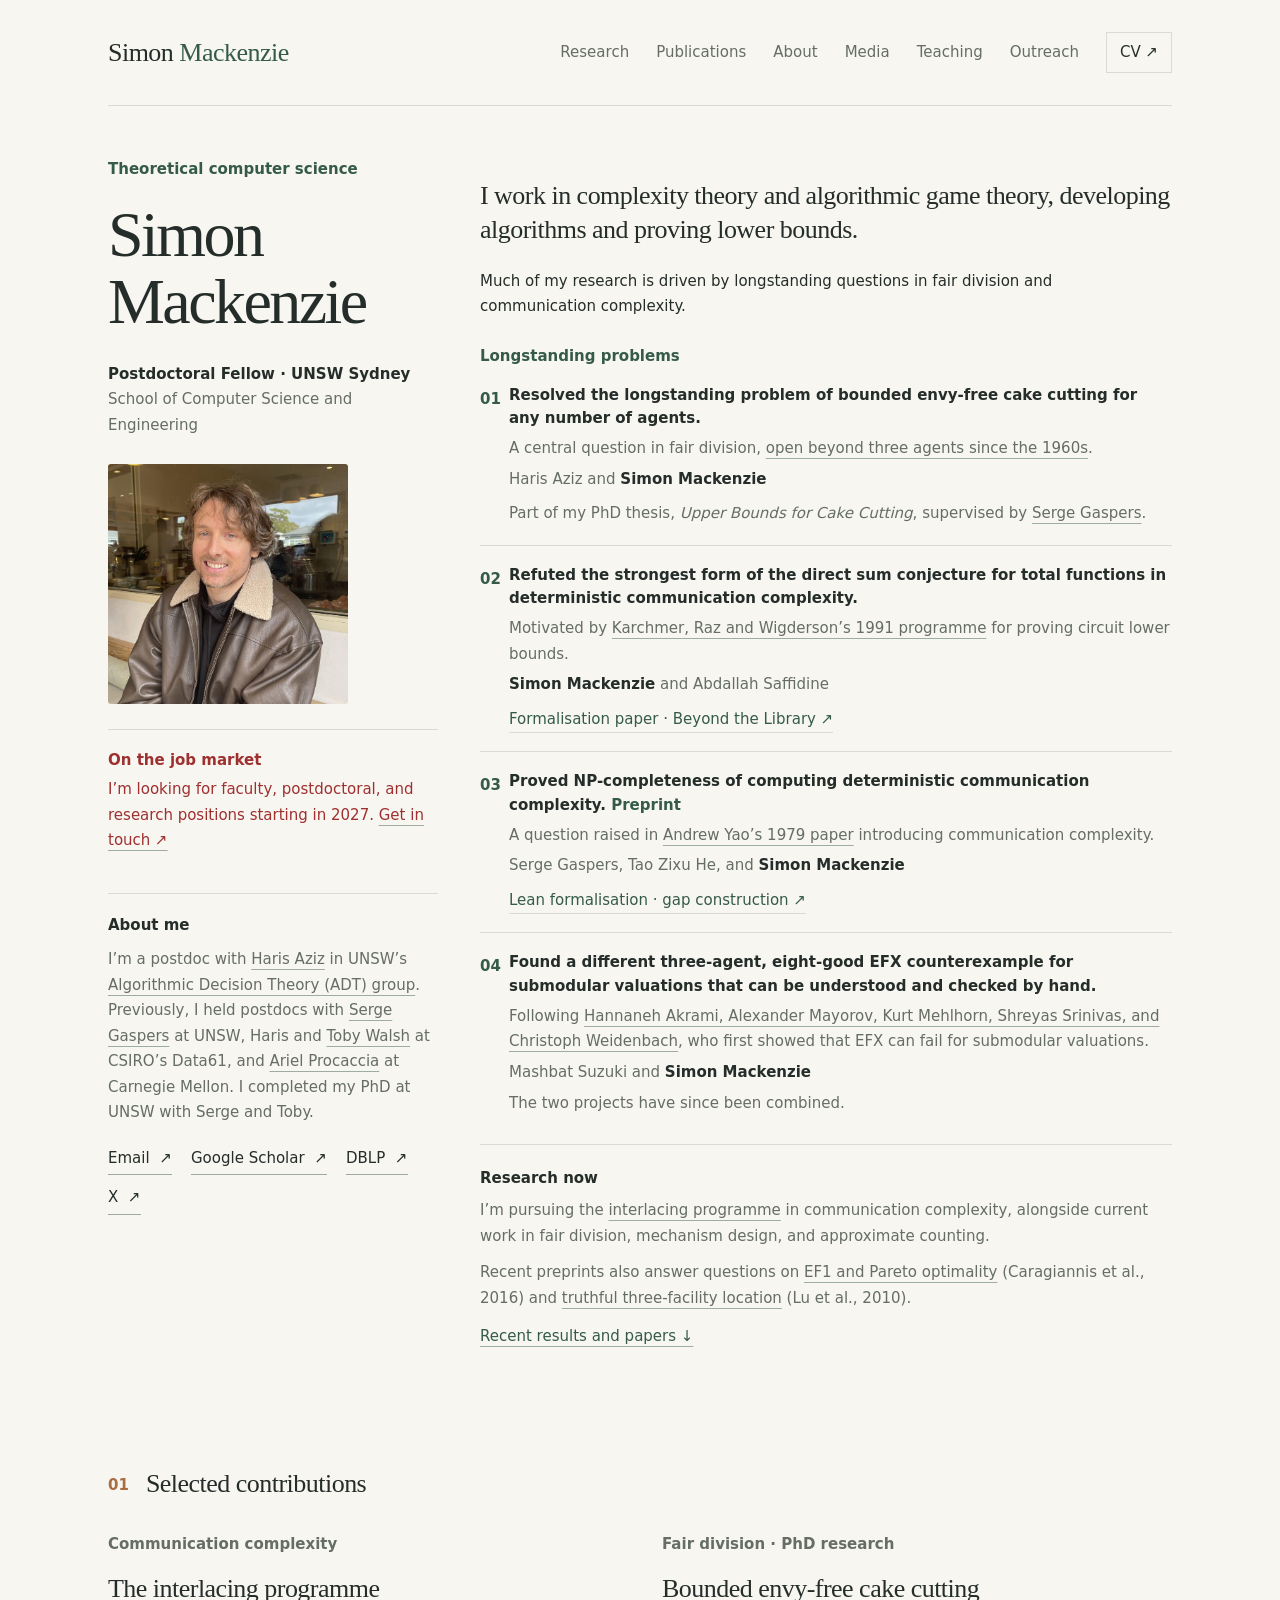
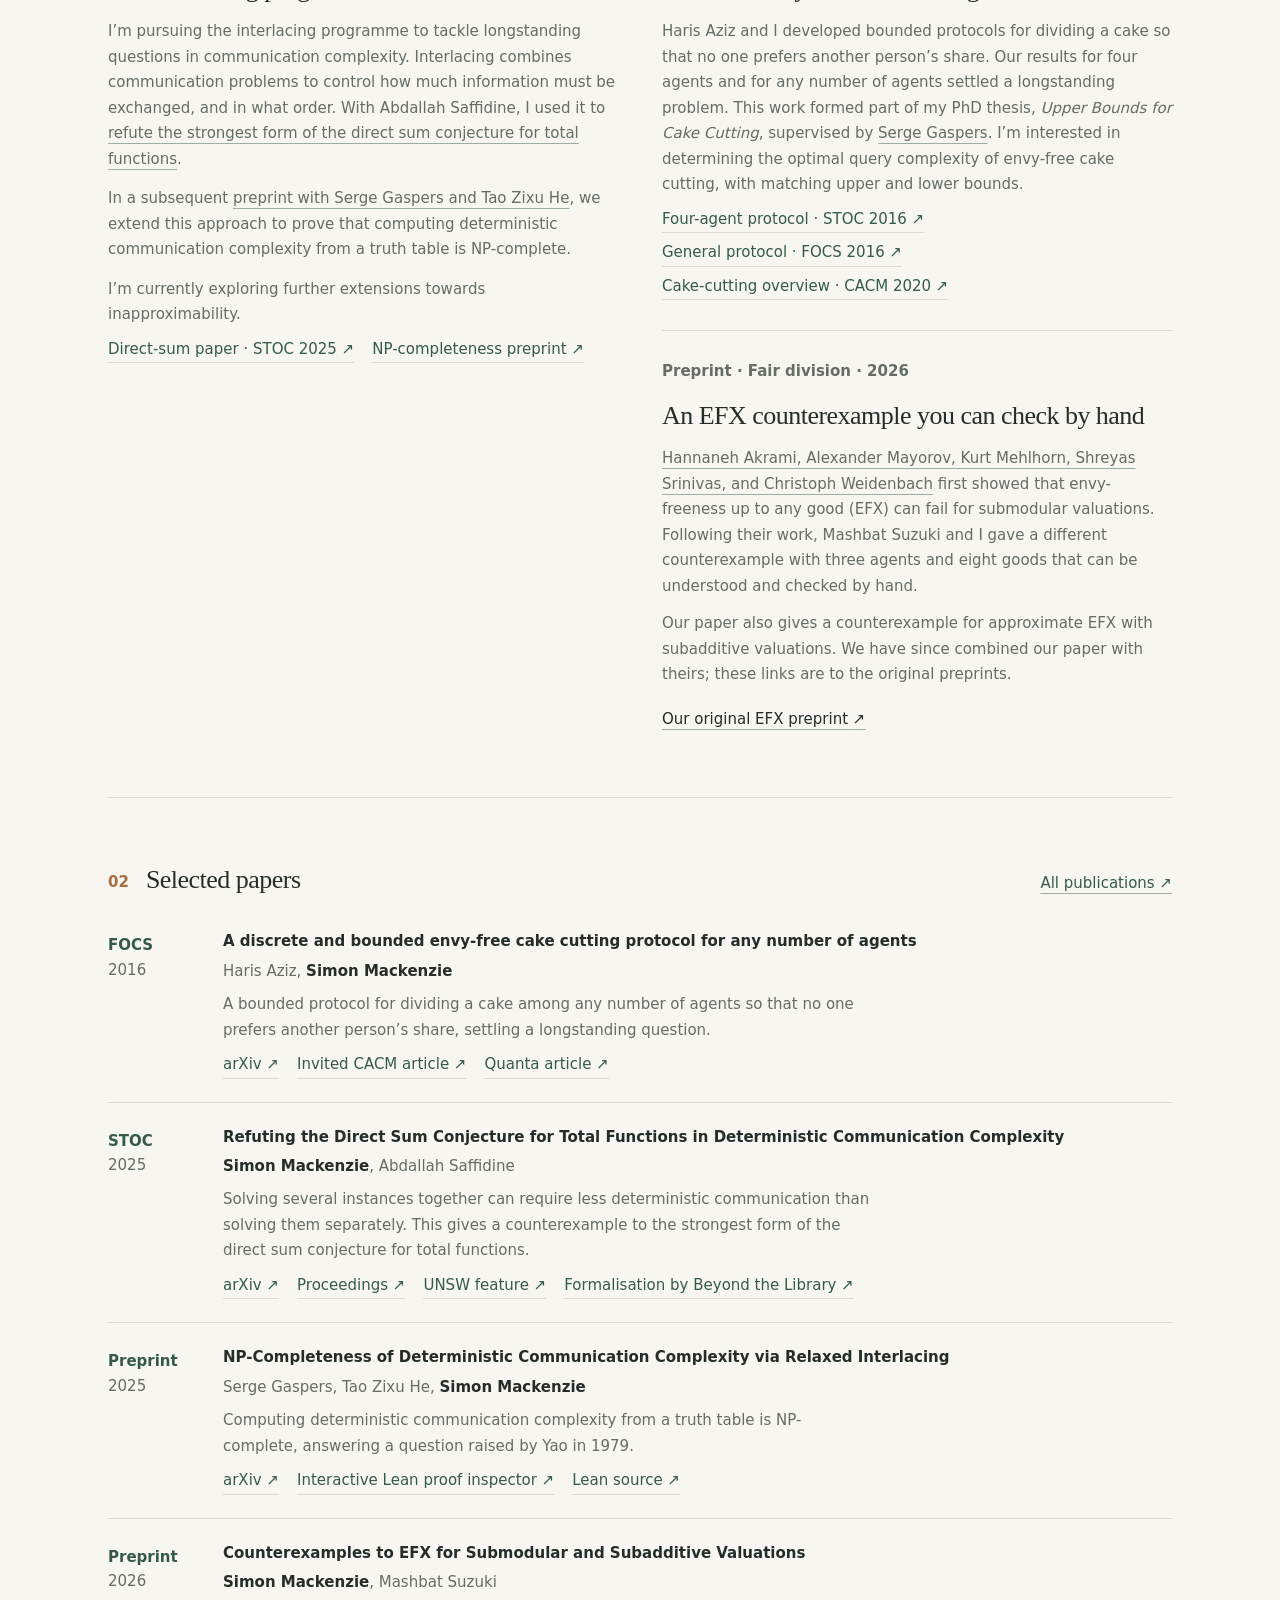
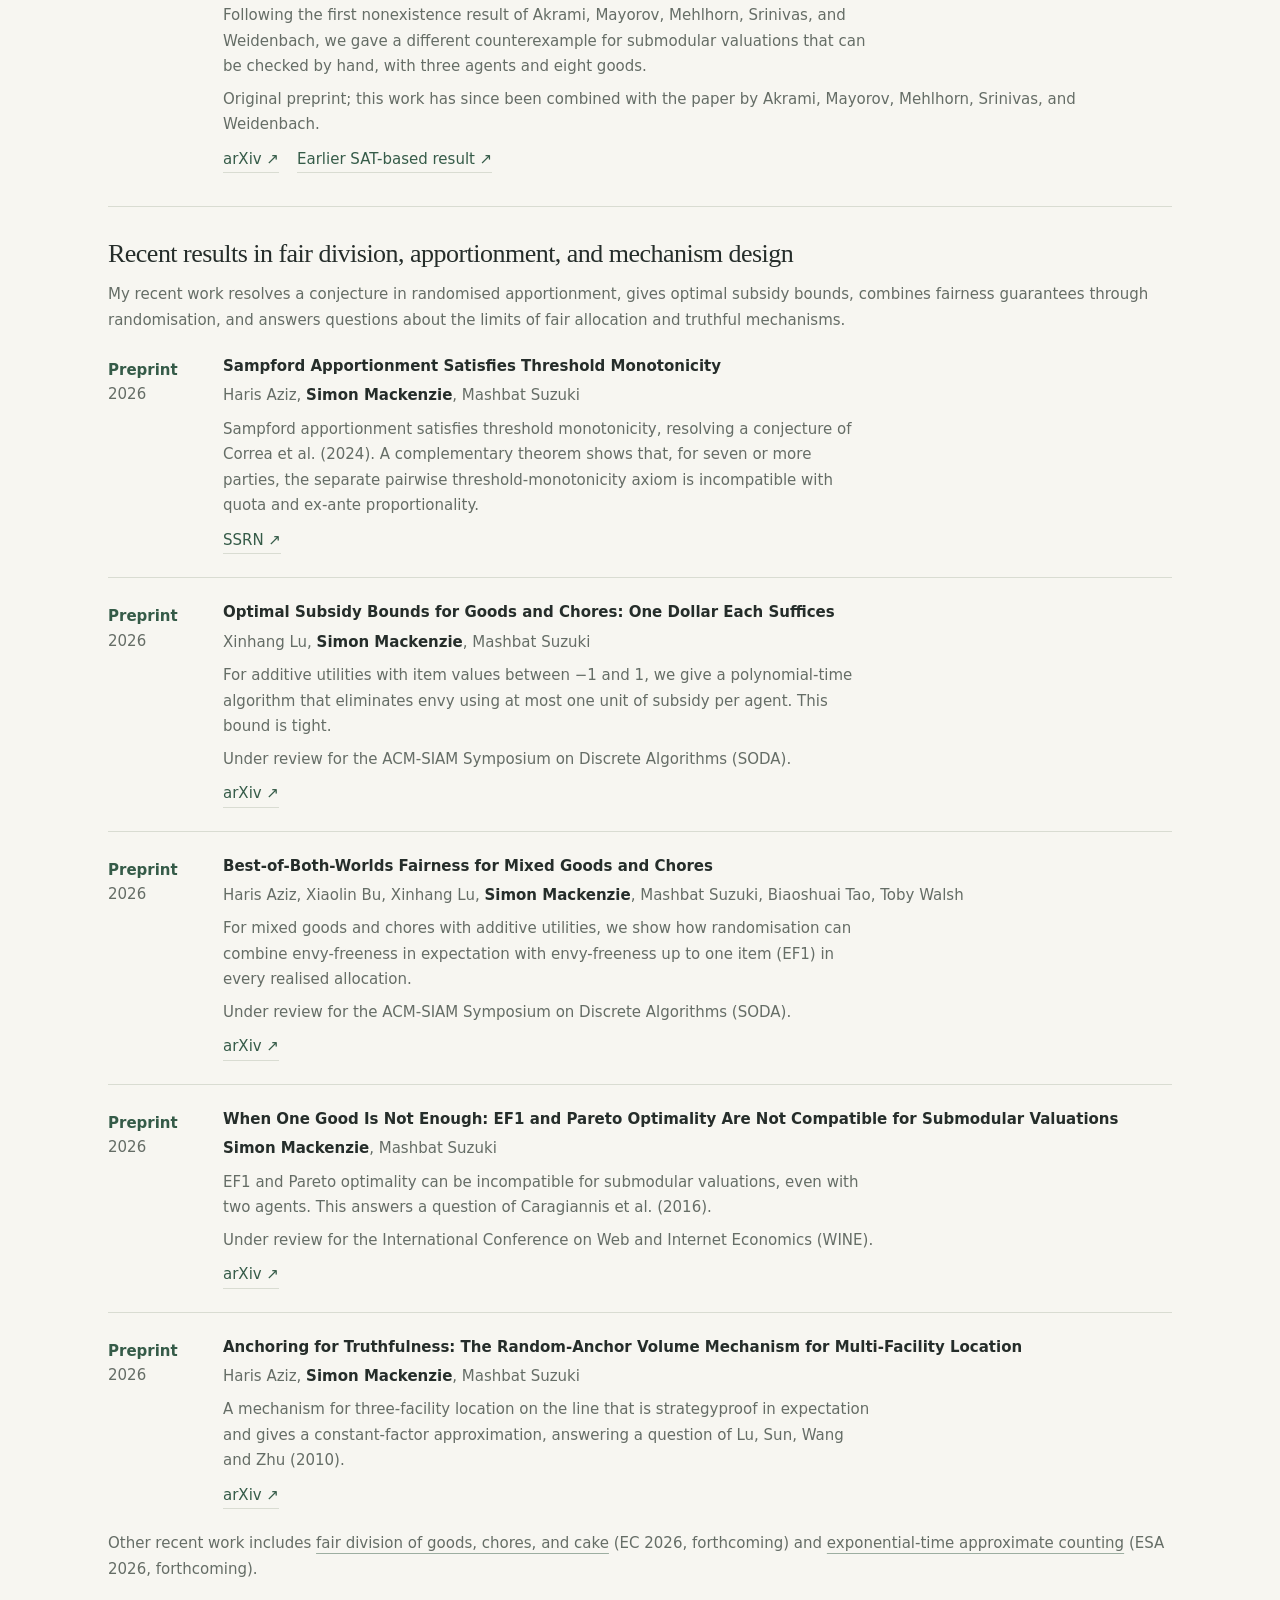
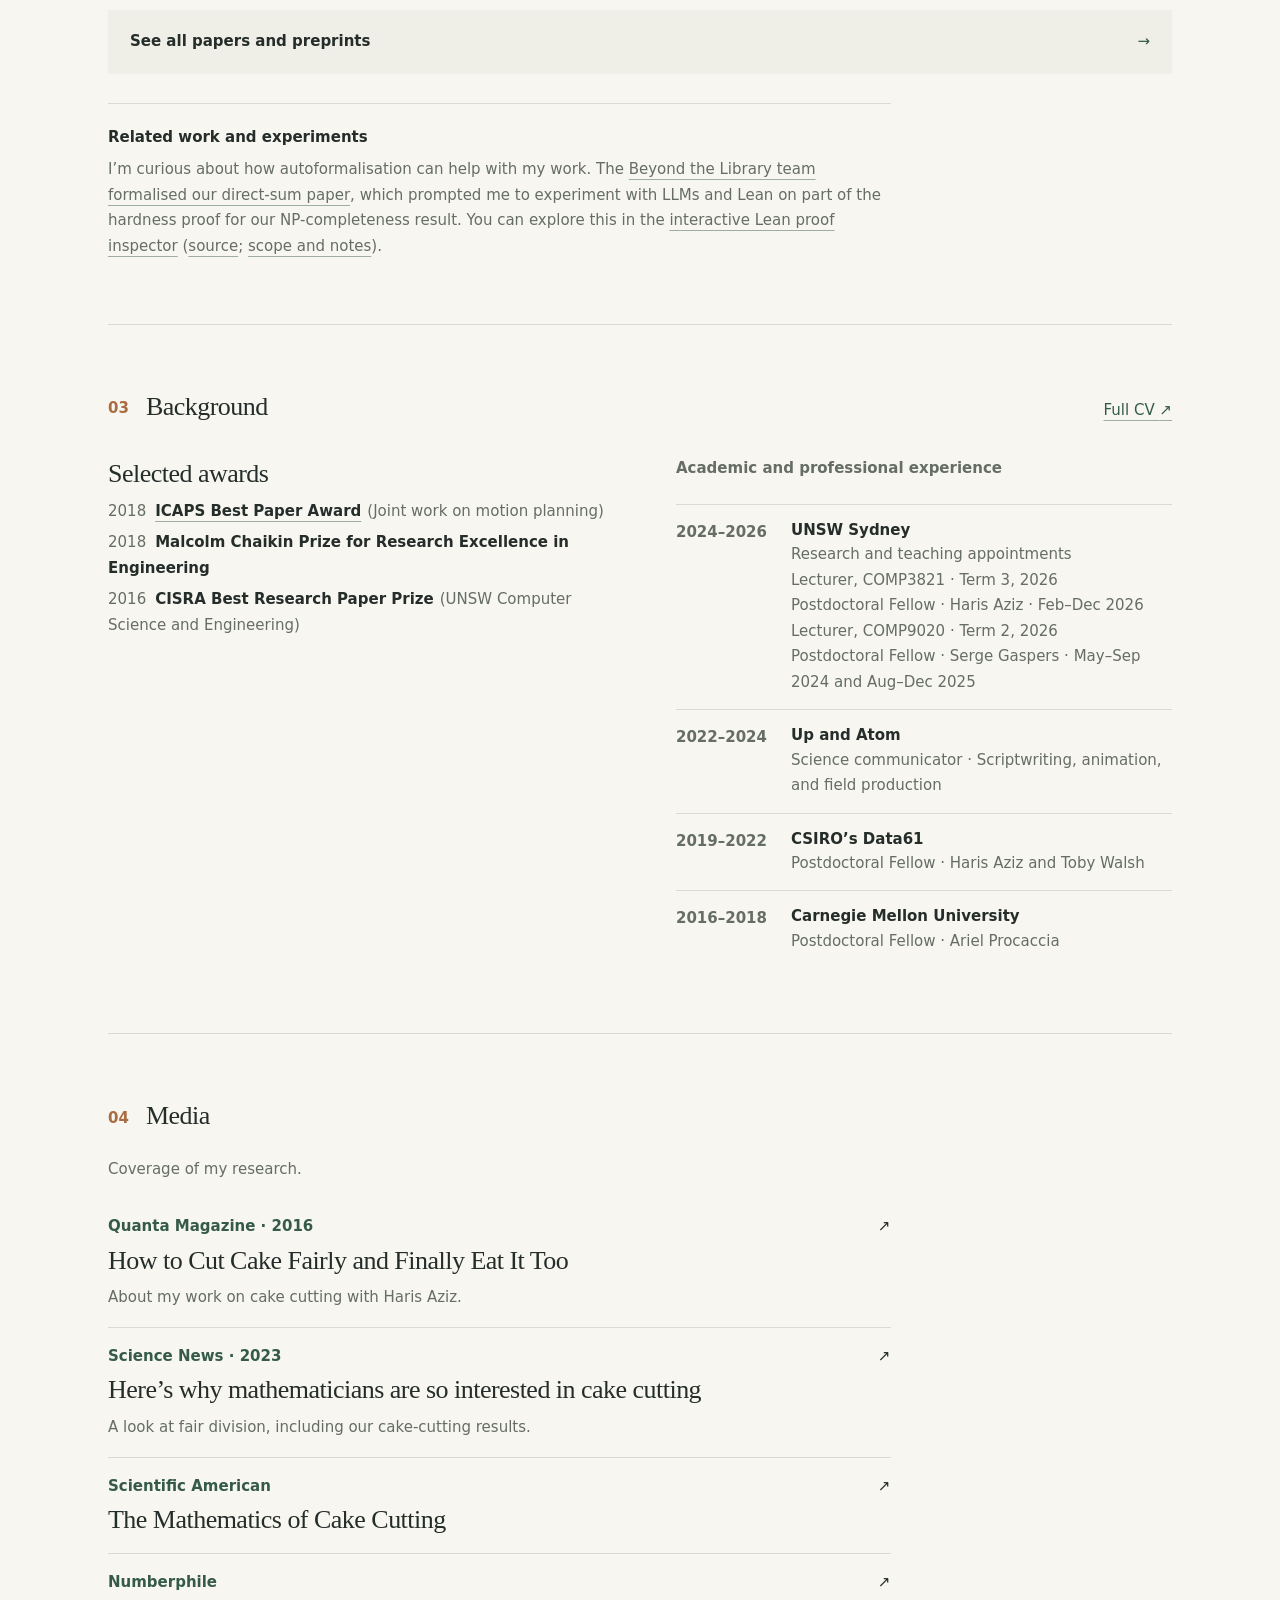
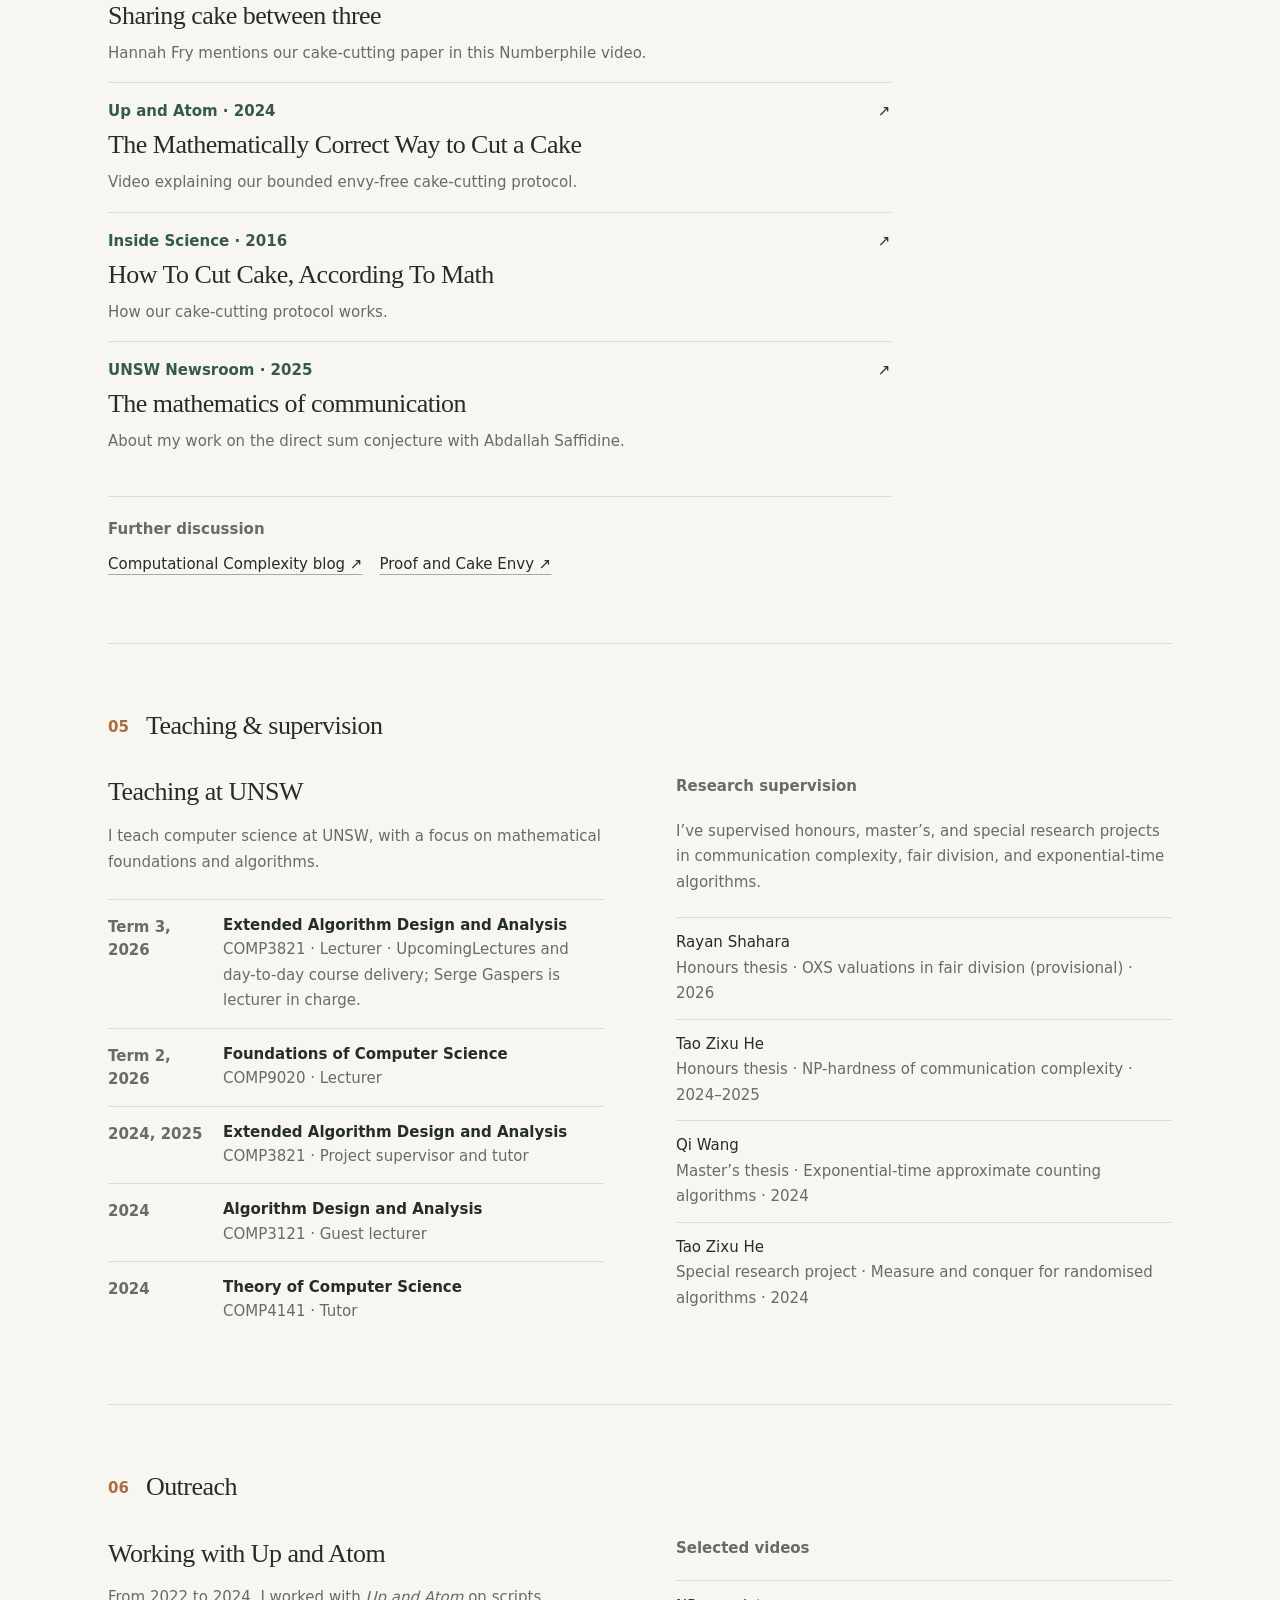
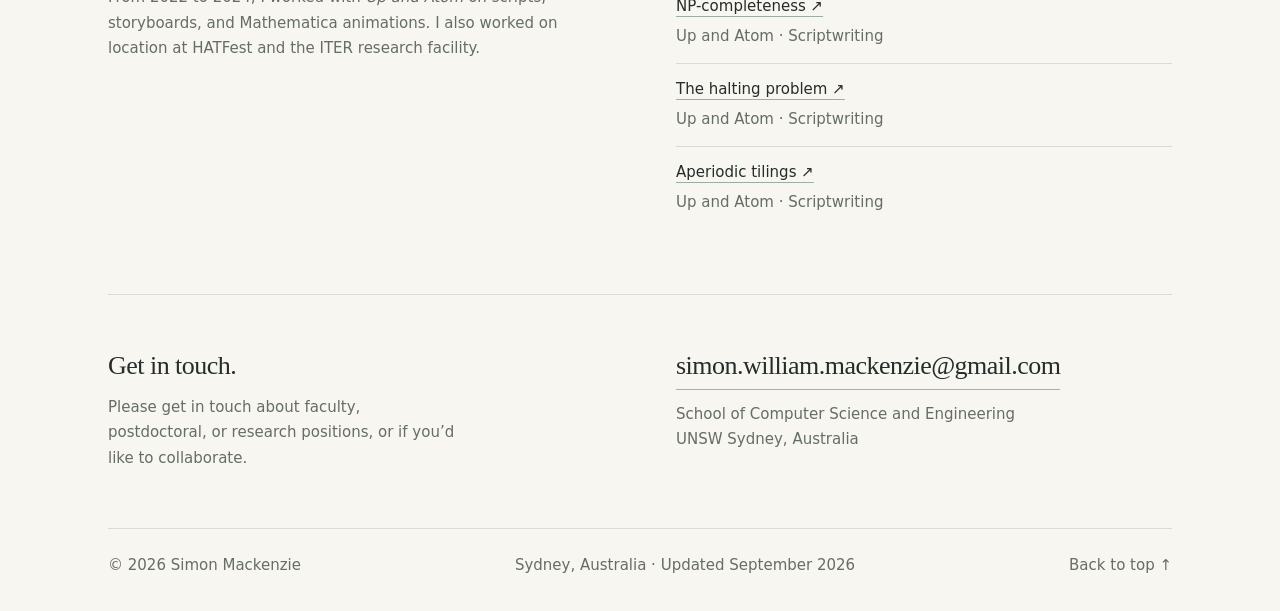
==== commit 94f600b6: "Simplify teaching introduction" ====
--- a/index.html
+++ b/index.html
@@ -1,11 +1,11 @@
-<!doctype html><html lang="en" id="top"><head><meta charset="utf-8"><meta name="viewport" content="width=device-width, initial-scale=1"><meta name="description" content="Simon Mackenzie’s research on bounded envy-free cake cutting, the direct-sum conjecture, and NP-completeness of computing communication complexity (preprint), with recent work in algorithms and fair division."><title>Simon Mackenzie — Theoretical Computer Science</title><link rel="stylesheet" href="./styles.css?v=20260901c"><meta property="og:type" content="website"><meta property="og:title" content="Simon Mackenzie — Theoretical Computer Science"><meta property="og:description" content="Simon Mackenzie’s research on bounded envy-free cake cutting, the direct-sum conjecture, and NP-completeness of computing communication complexity (preprint), with recent work in algorithms and fair division."><meta name="twitter:title" content="Simon Mackenzie — Theoretical Computer Science"><meta name="twitter:description" content="Simon Mackenzie’s research on bounded envy-free cake cutting, the direct-sum conjecture, and NP-completeness of computing communication complexity (preprint), with recent work in algorithms and fair division."><meta name="twitter:card" content="summary_large_image"><meta property="og:image" content="https://simonwmackenzie.github.io/og.png"><meta property="og:image:alt" content="Simon Mackenzie — Algorithms, Fair division, Communication complexity"><meta name="twitter:image" content="https://simonwmackenzie.github.io/og.png"><link rel="canonical" href="https://simonwmackenzie.github.io/"><meta property="og:url" content="https://simonwmackenzie.github.io/"><link rel="icon" href="./favicon.svg" type="image/svg+xml"><link rel="apple-touch-icon" href="./apple-touch-icon.png"><meta name="theme-color" content="#f7f6f1"><script type="application/ld+json">{"@context":"https://schema.org","@type":"Person","name":"Simon Mackenzie","url":"https://simonwmackenzie.github.io/","image":"https://simonwmackenzie.github.io/assets/simon-mackenzie.jpg","jobTitle":"Postdoctoral Fellow","affiliation":{"@type":"Organization","name":"UNSW Sydney"},"email":"simon.william.mackenzie@gmail.com","sameAs":["https://scholar.google.com/citations?user=cBUn3E8AAAAJ","https://dblp.org/pid/139/0823.html","https://x.com/SimonWMackenzie"]}</script></head><body class="research-profile"><a class="skip" href="#main">Skip to content</a><div class="container"><header class="masthead"><a class="wordmark" href="./index.html">Simon <span class="initial">Mackenzie</span></a><nav class="navigation" aria-label="Main navigation"><a href="./index.html#research">Research</a><a href="./publications.html">Publications</a><a href="./index.html#about">About</a><a href="./index.html#media">Media</a><a href="./index.html#teaching">Teaching</a><a href="./index.html#outreach">Outreach</a><a class="cv-link" href="./assets/SimonMackenzieCV.pdf">CV <span aria-hidden="true">↗</span></a></nav></header><main id="main">
+<!doctype html><html lang="en" id="top"><head><meta charset="utf-8"><meta name="viewport" content="width=device-width, initial-scale=1"><meta name="description" content="Simon Mackenzie’s research on bounded envy-free cake cutting, the direct-sum conjecture, and NP-completeness of computing communication complexity (preprint), with recent work in algorithms and fair division."><title>Simon Mackenzie — Theoretical Computer Science</title><link rel="stylesheet" href="./styles.css?v=20260901c"><meta name="robots" content="all,max-image-preview:large,max-snippet:-1,max-video-preview:-1"><meta property="og:type" content="website"><meta property="og:title" content="Simon Mackenzie — Theoretical Computer Science"><meta property="og:description" content="Simon Mackenzie’s research on bounded envy-free cake cutting, the direct-sum conjecture, and NP-completeness of computing communication complexity (preprint), with recent work in algorithms and fair division."><meta name="twitter:title" content="Simon Mackenzie — Theoretical Computer Science"><meta name="twitter:description" content="Simon Mackenzie’s research on bounded envy-free cake cutting, the direct-sum conjecture, and NP-completeness of computing communication complexity (preprint), with recent work in algorithms and fair division."><meta name="twitter:card" content="summary_large_image"><meta property="og:image" content="https://simonwmackenzie.github.io/og.png"><meta property="og:image:alt" content="Simon Mackenzie — Algorithms, Fair division, Communication complexity"><meta name="twitter:image" content="https://simonwmackenzie.github.io/og.png"><link rel="canonical" href="https://simonwmackenzie.github.io/"><meta property="og:url" content="https://simonwmackenzie.github.io/"><link rel="icon" href="./favicon.svg" type="image/svg+xml"><link rel="apple-touch-icon" href="./apple-touch-icon.png"><meta name="theme-color" content="#f7f6f1"><script type="application/ld+json">{"@context":"https://schema.org","@type":"Person","name":"Simon Mackenzie","url":"https://simonwmackenzie.github.io/","image":"https://simonwmackenzie.github.io/assets/simon-mackenzie.jpg","jobTitle":"Postdoctoral Fellow","affiliation":{"@type":"Organization","name":"UNSW Sydney"},"email":"simon.william.mackenzie@gmail.com","sameAs":["https://scholar.google.com/citations?user=cBUn3E8AAAAJ","https://dblp.org/pid/139/0823.html","https://x.com/SimonWMackenzie"]}</script></head><body class="research-profile"><a class="skip" href="#main">Skip to content</a><div class="container"><header class="masthead"><a class="wordmark" href="./index.html">Simon <span class="initial">Mackenzie</span></a><nav class="navigation" aria-label="Main navigation"><a href="./index.html#research">Research</a><a href="./publications.html">Publications</a><a href="./index.html#about">About</a><a href="./index.html#media">Media</a><a href="./index.html#teaching">Teaching</a><a href="./index.html#outreach">Outreach</a><a class="cv-link" href="./assets/SimonMackenzieCV.pdf">CV <span aria-hidden="true">↗</span></a></nav></header><main id="main">
 <section class="hero" aria-labelledby="name"><div class="hero-identity"><p class="eyebrow">Theoretical computer science</p><h1 id="name">Simon<br> Mackenzie</h1><p class="role"><strong>Postdoctoral Fellow · UNSW Sydney</strong><br>School of Computer Science and Engineering</p><img class="profile-photo" src="./assets/simon-mackenzie.jpg" alt="Simon Mackenzie" width="720" height="679" decoding="async" fetchpriority="high"><div class="hero-note"><span class="eyebrow">On the job market</span><span>I’m looking for faculty, postdoctoral, and research positions starting in 2027. <a href="mailto:simon.william.mackenzie@gmail.com">Get in touch <span aria-hidden="true">↗</span></a></span></div></div><div class="intro"><p class="lead">I work in complexity theory and algorithmic game theory, developing algorithms and proving lower bounds.</p><p class="research-focus achievement">Much of my research is driven by longstanding questions in fair division and communication complexity.</p><h2 class="results-heading">Longstanding problems</h2><ul class="result-summary" aria-label="Selected research results"><li><a class="result-statement" href="https://arxiv.org/abs/1604.03655">Resolved the longstanding problem of bounded envy-free cake cutting for any number of agents.</a><span class="result-context">A central question in fair division, <a href="https://arxiv.org/abs/1508.05143">open beyond three agents since the 1960s</a>.</span><span class="result-authors">Haris Aziz and <strong>Simon Mackenzie</strong></span><span class="result-context thesis-connection">Part of my PhD thesis, <em>Upper Bounds for Cake Cutting</em>, supervised by <a href="https://serggasp.github.io/">Serge Gaspers</a>.</span></li><li><a class="result-statement" href="https://arxiv.org/abs/2411.19003">Refuted the strongest form of the direct sum conjecture for total functions in deterministic communication complexity.</a><span class="result-context">Motivated by <a href="https://www.math.ias.edu/~avi/PUBLICATIONS/KarchmerRaWi1995.pdf">Karchmer, Raz and Wigderson’s 1991 programme</a> for proving circuit lower bounds.</span><span class="result-authors"><strong>Simon Mackenzie</strong> and Abdallah Saffidine</span><div class="paper-links result-formalisation"><a href="https://arxiv.org/abs/2606.31134">Formalisation paper · Beyond the Library <span aria-hidden="true">↗</span></a></div></li><li><a class="result-statement" href="https://arxiv.org/abs/2508.05597">Proved NP-completeness of computing deterministic communication complexity. <span class="result-status">Preprint</span></a><span class="result-context">A question raised in <a href="https://doi.org/10.1145/800135.804414">Andrew Yao’s 1979 paper</a> introducing communication complexity.</span><span class="result-authors">Serge Gaspers, Tao Zixu He, and <strong>Simon Mackenzie</strong></span><div class="paper-links result-formalisation"><a href="https://simonwmackenzie.github.io/npcc-lean/inspector/">Lean formalisation · gap construction <span aria-hidden="true">↗</span></a></div></li><li><a class="result-statement" href="https://arxiv.org/abs/2605.06451">Found a different three-agent, eight-good EFX counterexample for submodular valuations that can be understood and checked by hand.</a><span class="result-context">Following <a href="https://arxiv.org/abs/2604.18216">Hannaneh Akrami, Alexander Mayorov, Kurt Mehlhorn, Shreyas Srinivas, and Christoph Weidenbach</a>, who first showed that EFX can fail for submodular valuations.</span><span class="result-authors">Mashbat Suzuki and <strong>Simon Mackenzie</strong></span><span class="result-context">The two projects have since been combined.</span></li></ul><div class="research-now"><h2>Research now</h2><p>I’m pursuing the <a href="#interlacing">interlacing programme</a> in communication complexity, alongside current work in fair division, mechanism design, and approximate counting.</p><p>Recent preprints also answer questions on <a href="https://arxiv.org/abs/2607.17811">EF1 and Pareto optimality</a> (Caragiannis et al., 2016) and <a href="https://arxiv.org/abs/2608.16550">truthful three-facility location</a> (Lu et al., 2010).</p><a class="recent-results-link" href="#current-work">Recent results and papers <span aria-hidden="true">↓</span></a></div></div><div class="intro-biography" aria-labelledby="biography-heading"><h2 id="biography-heading">About me</h2><p class="academic-context">I’m a postdoc with <a href="https://sites.google.com/site/harisaziz/">Haris Aziz</a> in UNSW’s <a href="https://www.unsw.edu.au/engineering/our-schools/computer-science-and-engineering/our-research/research-groups/algorithmic-decision-theory">Algorithmic Decision Theory (ADT) group</a>. Previously, I held postdocs with <a href="https://serggasp.github.io/">Serge Gaspers</a> at UNSW, Haris and <a href="https://cgi.cse.unsw.edu.au/~tw/index.html">Toby Walsh</a> at CSIRO’s Data61, and <a href="https://procaccia.info/">Ariel Procaccia</a> at Carnegie Mellon. I completed my PhD at UNSW with Serge and Toby.</p><div class="text-links"><a href="mailto:simon.william.mackenzie@gmail.com">Email <span class="arrow" aria-hidden="true">↗</span></a><a href="https://scholar.google.com/citations?user=cBUn3E8AAAAJ">Google Scholar <span class="arrow" aria-hidden="true">↗</span></a><a href="https://dblp.org/pid/139/0823.html">DBLP <span class="arrow" aria-hidden="true">↗</span></a><a href="https://x.com/SimonWMackenzie">X <span class="arrow" aria-hidden="true">↗</span></a></div></div></section>
 
 <section class="section" id="research"><div class="section-heading"><h2><span class="number">01</span>Selected contributions</h2></div><div class="research-grid research-programme-grid"><article class="research-item research-programme" id="interlacing"><p class="eyebrow">Communication complexity</p><h3>The interlacing programme</h3><p>I’m pursuing the interlacing programme to tackle longstanding questions in communication complexity. Interlacing combines communication problems to control how much information must be exchanged, and in what order. With Abdallah Saffidine, I used it to <a href="https://arxiv.org/abs/2411.19003">refute the strongest form of the direct sum conjecture for total functions</a>.</p><p>In a subsequent <a href="https://arxiv.org/abs/2508.05597">preprint with Serge Gaspers and Tao Zixu He</a>, we extend this approach to prove that computing deterministic communication complexity from a truth table is NP-complete.</p><p>I’m currently exploring further extensions towards inapproximability.</p><div class="paper-links"><a href="https://arxiv.org/abs/2411.19003">Direct-sum paper · STOC 2025 <span aria-hidden="true">↗</span></a><a href="https://arxiv.org/abs/2508.05597">NP-completeness preprint <span aria-hidden="true">↗</span></a></div></article><article class="research-item"><p class="eyebrow">Fair division · PhD research</p><h3>Bounded envy-free cake cutting</h3><p>Haris Aziz and I developed bounded protocols for dividing a cake so that no one prefers another person’s share. Our results for four agents and for any number of agents settled a longstanding problem. This work formed part of my PhD thesis, <em>Upper Bounds for Cake Cutting</em>, supervised by <a href="https://serggasp.github.io/">Serge Gaspers</a>. I’m interested in determining the optimal query complexity of envy-free cake cutting, with matching upper and lower bounds.</p><div class="paper-links"><a href="https://arxiv.org/abs/1508.05143">Four-agent protocol · STOC 2016 <span aria-hidden="true">↗</span></a><a href="https://arxiv.org/abs/1604.03655">General protocol · FOCS 2016 <span aria-hidden="true">↗</span></a><a href="https://dl.acm.org/doi/10.1145/3382129">Cake-cutting overview · CACM 2020 <span aria-hidden="true">↗</span></a></div></article><article class="research-item" id="efx"><p class="eyebrow">Preprint · Fair division · 2026</p><h3>An EFX counterexample you can check by hand</h3><p><a href="https://arxiv.org/abs/2604.18216">Hannaneh Akrami, Alexander Mayorov, Kurt Mehlhorn, Shreyas Srinivas, and Christoph Weidenbach</a> first showed that envy-freeness up to any good (EFX) can fail for submodular valuations. Following their work, Mashbat Suzuki and I gave a different counterexample with three agents and eight goods that can be understood and checked by hand.</p><p class="efx-context">Our paper also gives a counterexample for approximate EFX with subadditive valuations. We have since combined our paper with theirs; these links are to the original preprints.</p><a href="https://arxiv.org/abs/2605.06451">Our original EFX preprint <span aria-hidden="true">↗</span></a></article></div></section>
 <section class="section" id="papers"><div class="section-heading"><h2><span class="number">02</span>Selected papers</h2><a href="./publications.html">All publications <span aria-hidden="true">↗</span></a></div><ol class="papers"><li class="paper" data-paper="aziz2016discrete" data-topic="fair-division" data-search="A discrete and bounded envy-free cake cutting protocol for any number of agents Haris Aziz Simon Mackenzie 2016 FOCS conference  A bounded protocol for dividing a cake among any number of agents so that no one prefers another person’s share, settling a longstanding question."><div class="paper-meta"><strong>FOCS</strong>2016</div><div><h3><a href="https://arxiv.org/abs/1604.03655">A discrete and bounded envy-free cake cutting protocol for any number of agents</a></h3><p class="authors">Haris Aziz, <strong>Simon Mackenzie</strong></p><p class="paper-description">A bounded protocol for dividing a cake among any number of agents so that no one prefers another person’s share, settling a longstanding question.</p><div class="paper-links"><a href="https://arxiv.org/abs/1604.03655">arXiv <span aria-hidden="true">↗</span></a><a href="https://dl.acm.org/doi/10.1145/3382129">Invited CACM article <span aria-hidden="true">↗</span></a><a href="https://www.quantamagazine.org/new-algorithm-solves-cake-cutting-problem-20161006/">Quanta article <span aria-hidden="true">↗</span></a></div></div></li><li class="paper" data-paper="mackenzie2025refuting" data-topic="communication" data-search="Refuting the Direct Sum Conjecture for Total Functions in Deterministic Communication Complexity Simon Mackenzie Abdallah Saffidine 2025 STOC conference  Solving several instances together can require less deterministic communication than solving them separately. This gives a counterexample to the strongest form of the direct sum conjecture for total functions."><div class="paper-meta"><strong>STOC</strong>2025</div><div><h3><a href="https://arxiv.org/abs/2411.19003">Refuting the Direct Sum Conjecture for Total Functions in Deterministic Communication Complexity</a></h3><p class="authors"><strong>Simon Mackenzie</strong>, Abdallah Saffidine</p><p class="paper-description">Solving several instances together can require less deterministic communication than solving them separately. This gives a counterexample to the strongest form of the direct sum conjecture for total functions.</p><div class="paper-links"><a href="https://arxiv.org/abs/2411.19003">arXiv <span aria-hidden="true">↗</span></a><a href="https://dl.acm.org/doi/10.1145/3717823.3718148">Proceedings <span aria-hidden="true">↗</span></a><a href="https://www.unsw.edu.au/news/2025/03/communication-complexity--why-a-new-mathematical-formula-could-h">UNSW feature <span aria-hidden="true">↗</span></a><a href="https://beyondthelibrary.github.io/formal_arxiv/p/Refuting/">Formalisation by Beyond the Library <span aria-hidden="true">↗</span></a></div></div></li><li class="paper" data-paper="gaspers2025interlacing" data-topic="communication" data-search="NP-Completeness of Deterministic Communication Complexity via Relaxed Interlacing Serge Gaspers Tao Zixu He Simon Mackenzie 2025 Preprint preprint  Computing deterministic communication complexity from a truth table is NP-complete, answering a question raised by Yao in 1979."><div class="paper-meta"><strong>Preprint</strong>2025</div><div><h3><a href="https://arxiv.org/abs/2508.05597">NP-Completeness of Deterministic Communication Complexity via Relaxed Interlacing</a></h3><p class="authors">Serge Gaspers, Tao Zixu He, <strong>Simon Mackenzie</strong></p><p class="paper-description">Computing deterministic communication complexity from a truth table is NP-complete, answering a question raised by Yao in 1979.</p><div class="paper-links"><a href="https://arxiv.org/abs/2508.05597">arXiv <span aria-hidden="true">↗</span></a><a href="https://simonwmackenzie.github.io/npcc-lean/inspector/">Interactive Lean proof inspector <span aria-hidden="true">↗</span></a><a href="https://github.com/simonwmackenzie/npcc-lean">Lean source <span aria-hidden="true">↗</span></a></div></div></li><li class="paper" data-paper="mackenzie2026efx" data-topic="fair-division" data-search="Counterexamples to EFX for Submodular and Subadditive Valuations Simon Mackenzie Mashbat Suzuki 2026 Preprint preprint Original preprint; this work has since been combined with the paper by Akrami, Mayorov, Mehlhorn, Srinivas, and Weidenbach. Following the first nonexistence result of Akrami, Mayorov, Mehlhorn, Srinivas, and Weidenbach, we gave a different counterexample for submodular valuations that can be checked by hand, with three agents and eight goods."><div class="paper-meta"><strong>Preprint</strong>2026</div><div><h3><a href="https://arxiv.org/abs/2605.06451">Counterexamples to EFX for Submodular and Subadditive Valuations</a></h3><p class="authors"><strong>Simon Mackenzie</strong>, Mashbat Suzuki</p><p class="paper-description">Following the first nonexistence result of Akrami, Mayorov, Mehlhorn, Srinivas, and Weidenbach, we gave a different counterexample for submodular valuations that can be checked by hand, with three agents and eight goods.</p><p class="paper-note">Original preprint; this work has since been combined with the paper by Akrami, Mayorov, Mehlhorn, Srinivas, and Weidenbach.</p><div class="paper-links"><a href="https://arxiv.org/abs/2605.06451">arXiv <span aria-hidden="true">↗</span></a><a href="https://arxiv.org/abs/2604.18216">Earlier SAT-based result <span aria-hidden="true">↗</span></a></div></div></li></ol><div class="current-work" id="current-work"><h3>Recent results in fair division, apportionment, and mechanism design</h3><p>My recent work resolves a conjecture in randomised apportionment, gives optimal subsidy bounds, combines fairness guarantees through randomisation, and answers questions about the limits of fair allocation and truthful mechanisms.</p><ol class="papers"><li class="paper" data-paper="aziz2026sampford" data-topic="social-choice" data-search="Sampford Apportionment Satisfies Threshold Monotonicity Haris Aziz Simon Mackenzie Mashbat Suzuki 2026 Preprint preprint  Sampford apportionment satisfies threshold monotonicity, resolving a conjecture of Correa et al. (2024). A complementary theorem shows that, for seven or more parties, the separate pairwise threshold-monotonicity axiom is incompatible with quota and ex-ante proportionality."><div class="paper-meta"><strong>Preprint</strong>2026</div><div><h3><a href="https://papers.ssrn.com/sol3/papers.cfm?abstract_id=7346803">Sampford Apportionment Satisfies Threshold Monotonicity</a></h3><p class="authors">Haris Aziz, <strong>Simon Mackenzie</strong>, Mashbat Suzuki</p><p class="paper-description">Sampford apportionment satisfies threshold monotonicity, resolving a conjecture of Correa et al. (2024). A complementary theorem shows that, for seven or more parties, the separate pairwise threshold-monotonicity axiom is incompatible with quota and ex-ante proportionality.</p><div class="paper-links"><a href="https://papers.ssrn.com/sol3/papers.cfm?abstract_id=7346803">SSRN <span aria-hidden="true">↗</span></a></div></div></li><li class="paper" data-paper="lu2026subsidy" data-topic="fair-division" data-search="Optimal Subsidy Bounds for Goods and Chores: One Dollar Each Suffices Xinhang Lu Simon Mackenzie Mashbat Suzuki 2026 Preprint preprint Under review for the ACM-SIAM Symposium on Discrete Algorithms (SODA). For additive utilities with item values between −1 and 1, we give a polynomial-time algorithm that eliminates envy using at most one unit of subsidy per agent. This bound is tight."><div class="paper-meta"><strong>Preprint</strong>2026</div><div><h3><a href="https://arxiv.org/abs/2607.10089">Optimal Subsidy Bounds for Goods and Chores: One Dollar Each Suffices</a></h3><p class="authors">Xinhang Lu, <strong>Simon Mackenzie</strong>, Mashbat Suzuki</p><p class="paper-description">For additive utilities with item values between −1 and 1, we give a polynomial-time algorithm that eliminates envy using at most one unit of subsidy per agent. This bound is tight.</p><p class="paper-note">Under review for the ACM-SIAM Symposium on Discrete Algorithms (SODA).</p><div class="paper-links"><a href="https://arxiv.org/abs/2607.10089">arXiv <span aria-hidden="true">↗</span></a></div></div></li><li class="paper" data-paper="aziz2026best" data-topic="fair-division" data-search="Best-of-Both-Worlds Fairness for Mixed Goods and Chores Haris Aziz Xiaolin Bu Xinhang Lu Simon Mackenzie Mashbat Suzuki Biaoshuai Tao Toby Walsh 2026 Preprint preprint Under review for the ACM-SIAM Symposium on Discrete Algorithms (SODA). For mixed goods and chores with additive utilities, we show how randomisation can combine envy-freeness in expectation with envy-freeness up to one item (EF1) in every realised allocation."><div class="paper-meta"><strong>Preprint</strong>2026</div><div><h3><a href="https://arxiv.org/abs/2607.10232">Best-of-Both-Worlds Fairness for Mixed Goods and Chores</a></h3><p class="authors">Haris Aziz, Xiaolin Bu, Xinhang Lu, <strong>Simon Mackenzie</strong>, Mashbat Suzuki, Biaoshuai Tao, Toby Walsh</p><p class="paper-description">For mixed goods and chores with additive utilities, we show how randomisation can combine envy-freeness in expectation with envy-freeness up to one item (EF1) in every realised allocation.</p><p class="paper-note">Under review for the ACM-SIAM Symposium on Discrete Algorithms (SODA).</p><div class="paper-links"><a href="https://arxiv.org/abs/2607.10232">arXiv <span aria-hidden="true">↗</span></a></div></div></li><li class="paper" data-paper="mackenzie2026ef1" data-topic="fair-division" data-search="When One Good Is Not Enough: EF1 and Pareto Optimality Are Not Compatible for Submodular Valuations Simon Mackenzie Mashbat Suzuki 2026 Preprint preprint Under review for the International Conference on Web and Internet Economics (WINE). EF1 and Pareto optimality can be incompatible for submodular valuations, even with two agents. This answers a question of Caragiannis et al. (2016)."><div class="paper-meta"><strong>Preprint</strong>2026</div><div><h3><a href="https://arxiv.org/abs/2607.17811">When One Good Is Not Enough: EF1 and Pareto Optimality Are Not Compatible for Submodular Valuations</a></h3><p class="authors"><strong>Simon Mackenzie</strong>, Mashbat Suzuki</p><p class="paper-description">EF1 and Pareto optimality can be incompatible for submodular valuations, even with two agents. This answers a question of Caragiannis et al. (2016).</p><p class="paper-note">Under review for the International Conference on Web and Internet Economics (WINE).</p><div class="paper-links"><a href="https://arxiv.org/abs/2607.17811">arXiv <span aria-hidden="true">↗</span></a></div></div></li><li class="paper" data-paper="aziz2026anchor" data-topic="social-choice" data-search="Anchoring for Truthfulness: The Random-Anchor Volume Mechanism for Multi-Facility Location Haris Aziz Simon Mackenzie Mashbat Suzuki 2026 Preprint preprint  A mechanism for three-facility location on the line that is strategyproof in expectation and gives a constant-factor approximation, answering a question of Lu, Sun, Wang and Zhu (2010)."><div class="paper-meta"><strong>Preprint</strong>2026</div><div><h3><a href="https://arxiv.org/abs/2608.16550">Anchoring for Truthfulness: The Random-Anchor Volume Mechanism for Multi-Facility Location</a></h3><p class="authors">Haris Aziz, <strong>Simon Mackenzie</strong>, Mashbat Suzuki</p><p class="paper-description">A mechanism for three-facility location on the line that is strategyproof in expectation and gives a constant-factor approximation, answering a question of Lu, Sun, Wang and Zhu (2010).</p><div class="paper-links"><a href="https://arxiv.org/abs/2608.16550">arXiv <span aria-hidden="true">↗</span></a></div></div></li></ol><p class="current-note">Other recent work includes <a href="https://arxiv.org/abs/2511.04891">fair division of goods, chores, and cake</a> (EC 2026, forthcoming) and <a href="https://arxiv.org/abs/2607.06393">exponential-time approximate counting</a> (ESA 2026, forthcoming).</p></div><a class="all-papers" href="./publications.html"><span>See all papers and preprints</span><span class="arrow" aria-hidden="true">→</span></a><aside class="research-aside" id="autoformalisation" aria-labelledby="related-work-heading"><h3 id="related-work-heading">Related work and experiments</h3><p>I’m curious about how autoformalisation can help with my work. The <a href="https://beyondthelibrary.github.io/formal_arxiv/p/Refuting/">Beyond the Library team formalised our direct-sum paper</a>, which prompted me to experiment with LLMs and Lean on part of the hardness proof for our NP-completeness result. You can explore this in the <a href="https://simonwmackenzie.github.io/npcc-lean/inspector/">interactive Lean proof inspector</a> (<a href="https://github.com/simonwmackenzie/npcc-lean">source</a>; <a href="https://github.com/simonwmackenzie/npcc-lean/blob/main/lean/AUDIT.md">scope and notes</a>).</p></aside></section>
 <section class="section" id="about"><div class="section-heading"><h2><span class="number">03</span>Background</h2><a href="./assets/SimonMackenzieCV.pdf">Full CV <span aria-hidden="true">↗</span></a></div><div class="split"><aside class="awards" id="awards" aria-labelledby="awards-heading"><h3 id="awards-heading">Selected awards</h3><ul class="award-list"><li><time class="award-year" datetime="2018">2018</time><strong><a href="https://icaps18.icaps-conference.org/awards/index.html">ICAPS Best Paper Award</a></strong><span class="award-context">Joint work on motion planning</span></li><li><time class="award-year" datetime="2018">2018</time><strong>Malcolm Chaikin Prize for Research Excellence in Engineering</strong></li><li><time class="award-year" datetime="2016">2016</time><strong>CISRA Best Research Paper Prize</strong><span class="award-context">UNSW Computer Science and Engineering</span></li></ul></aside><div><p class="quiet-label">Academic and professional experience</p><ul class="timeline"><li><span class="period">2024–2026</span><div><strong>UNSW Sydney</strong><small>Research and teaching appointments<br>Lecturer, COMP3821 · Term 3, 2026<br>Postdoctoral Fellow · Haris Aziz · Feb–Dec 2026<br>Lecturer, COMP9020 · Term 2, 2026<br>Postdoctoral Fellow · Serge Gaspers · May–Sep 2024 and Aug–Dec 2025</small></div></li><li><span class="period">2022–2024</span><div><strong>Up and Atom</strong><small>Science communicator · Scriptwriting, animation, and field production</small></div></li><li><span class="period">2019–2022</span><div><strong>CSIRO’s Data61</strong><small>Postdoctoral Fellow · Haris Aziz and Toby Walsh</small></div></li><li><span class="period">2016–2018</span><div><strong>Carnegie Mellon University</strong><small>Postdoctoral Fellow · Ariel Procaccia</small></div></li></ul></div></div></section>
 <section class="section" id="media"><div class="section-heading"><h2><span class="number">04</span>Media</h2></div><p class="media-intro">Coverage of my research.</p><div class="media-coverage"><ul class="outreach-list"><li><a href="https://www.quantamagazine.org/new-algorithm-solves-cake-cutting-problem-20161006/"><span><span class="outlet">Quanta Magazine · 2016</span><span class="headline">How to Cut Cake Fairly and Finally Eat It Too</span><span class="coverage-note">About my work on cake cutting with Haris Aziz.</span></span><span class="arrow" aria-hidden="true">↗</span></a></li><li><a href="https://www.sciencenews.org/article/cake-cutting-math-problem-fairness-envy"><span><span class="outlet">Science News · 2023</span><span class="headline">Here’s why mathematicians are so interested in cake cutting</span><span class="coverage-note">A look at fair division, including our cake-cutting results.</span></span><span class="arrow" aria-hidden="true">↗</span></a></li><li><a href="https://www.scientificamerican.com/article/the-mathematics-of-cake-cutting/"><span><span class="outlet">Scientific American</span><span class="headline">The Mathematics of Cake Cutting</span></span><span class="arrow" aria-hidden="true">↗</span></a></li><li><a href="https://www.numberphile.com/videos/sharing-cake-between-three"><span><span class="outlet">Numberphile</span><span class="headline">Sharing cake between three</span><span class="coverage-note">Hannah Fry mentions our cake-cutting paper in this Numberphile video.</span></span><span class="arrow" aria-hidden="true">↗</span></a></li><li><a href="https://www.youtube.com/watch?v=fvM8ow6zNw4"><span><span class="outlet">Up and Atom · 2024</span><span class="headline">The Mathematically Correct Way to Cut a Cake</span><span class="coverage-note">Video explaining our bounded envy-free cake-cutting protocol.</span></span><span class="arrow" aria-hidden="true">↗</span></a></li><li><a href="https://www.aip.org/inside-science/how-to-cut-cake-according-to-math"><span><span class="outlet">Inside Science · 2016</span><span class="headline">How To Cut Cake, According To Math</span><span class="coverage-note">How our cake-cutting protocol works.</span></span><span class="arrow" aria-hidden="true">↗</span></a></li><li><a href="https://www.unsw.edu.au/news/2025/03/communication-complexity--why-a-new-mathematical-formula-could-h"><span><span class="outlet">UNSW Newsroom · 2025</span><span class="headline">The mathematics of communication</span><span class="coverage-note">About my work on the direct sum conjecture with Abdallah Saffidine.</span></span><span class="arrow" aria-hidden="true">↗</span></a></li></ul><div class="research-discussion"><p class="quiet-label">Further discussion</p><div class="small-links"><a href="https://blog.computationalcomplexity.org/2016/06/there-is-now-bounded-discrete-envy-free_0.html">Computational Complexity blog <span aria-hidden="true">↗</span></a><a href="https://rjlipton.com/2020/04/18/proof-and-cake-envy/">Proof and Cake Envy <span aria-hidden="true">↗</span></a></div></div></div></section>
-<section class="section" id="teaching"><div class="section-heading"><h2><span class="number">05</span>Teaching &amp; supervision</h2></div><div class="split"><div><h3>Teaching at UNSW</h3><p>I teach computer science at UNSW, with a focus on mathematical foundations and algorithms. In Term 3, 2026, I’ll cover the lectures and day-to-day delivery of COMP3821, Extended Algorithm Design and Analysis, with Serge Gaspers remaining lecturer in charge.</p><ul class="timeline"><li><span class="period">Term 3, 2026</span><div><strong>Extended Algorithm Design and Analysis</strong><small>COMP3821 · Lecturer · Upcoming</small></div></li><li><span class="period">Term 2, 2026</span><div><strong>Foundations of Computer Science</strong><small>COMP9020 · Lecturer</small></div></li><li><span class="period">2024, 2025</span><div><strong>Extended Algorithm Design and Analysis</strong><small>COMP3821 · Project supervisor and tutor</small></div></li><li><time>2024</time><div><strong>Algorithm Design and Analysis</strong><small>COMP3121 · Guest lecturer</small></div></li><li><time>2024</time><div><strong>Theory of Computer Science</strong><small>COMP4141 · Tutor</small></div></li></ul></div><div><p class="quiet-label">Research supervision</p><p>I’ve supervised honours, master’s, and special research projects in communication complexity, fair division, and exponential-time algorithms.</p><ul class="student-list"><li>Rayan Shahara <span>Honours thesis · OXS valuations in fair division (provisional) · 2026</span></li><li>Tao Zixu He <span>Honours thesis · NP-hardness of communication complexity · 2024–2025</span></li><li>Qi Wang <span>Master’s thesis · Exponential-time approximate counting algorithms · 2024</span></li><li>Tao Zixu He <span>Special research project · Measure and conquer for randomised algorithms · 2024</span></li></ul></div></div></section>
+<section class="section" id="teaching"><div class="section-heading"><h2><span class="number">05</span>Teaching &amp; supervision</h2></div><div class="split"><div><h3>Teaching at UNSW</h3><p>I teach computer science at UNSW, with a focus on mathematical foundations and algorithms.</p><ul class="timeline"><li><span class="period">Term 3, 2026</span><div><strong>Extended Algorithm Design and Analysis</strong><small>COMP3821 · Lecturer · Upcoming</small><small>Lectures and day-to-day course delivery; Serge Gaspers is lecturer in charge.</small></div></li><li><span class="period">Term 2, 2026</span><div><strong>Foundations of Computer Science</strong><small>COMP9020 · Lecturer</small></div></li><li><span class="period">2024, 2025</span><div><strong>Extended Algorithm Design and Analysis</strong><small>COMP3821 · Project supervisor and tutor</small></div></li><li><time>2024</time><div><strong>Algorithm Design and Analysis</strong><small>COMP3121 · Guest lecturer</small></div></li><li><time>2024</time><div><strong>Theory of Computer Science</strong><small>COMP4141 · Tutor</small></div></li></ul></div><div><p class="quiet-label">Research supervision</p><p>I’ve supervised honours, master’s, and special research projects in communication complexity, fair division, and exponential-time algorithms.</p><ul class="student-list"><li>Rayan Shahara <span>Honours thesis · OXS valuations in fair division (provisional) · 2026</span></li><li>Tao Zixu He <span>Honours thesis · NP-hardness of communication complexity · 2024–2025</span></li><li>Qi Wang <span>Master’s thesis · Exponential-time approximate counting algorithms · 2024</span></li><li>Tao Zixu He <span>Special research project · Measure and conquer for randomised algorithms · 2024</span></li></ul></div></div></section>
 <section class="section" id="outreach"><div class="section-heading"><h2><span class="number">06</span>Outreach</h2></div><div class="split outreach-content"><div><h3>Working with Up and Atom</h3><p>From 2022 to 2024, I worked with <em>Up and Atom</em> on scripts, storyboards, and Mathematica animations. I also worked on location at HATFest and the ITER research facility.</p></div><div><p class="quiet-label">Selected videos</p><ul class="video-links"><li><a href="https://www.youtube.com/watch?v=ctwX--JEzSA">NP-completeness <span aria-hidden="true">↗</span></a><span>Up and Atom · Scriptwriting</span></li><li><a href="https://www.youtube.com/watch?v=sG0obNcgNJM&amp;t=445s">The halting problem <span aria-hidden="true">↗</span></a><span>Up and Atom · Scriptwriting</span></li><li><a href="https://www.youtube.com/watch?v=A1BhOVW8qZU&amp;t=542s">Aperiodic tilings <span aria-hidden="true">↗</span></a><span>Up and Atom · Scriptwriting</span></li></ul></div></div></section>
 
 <section class="contact" id="contact"><div><h2>Get in touch.</h2><p>Please get in touch about faculty, postdoctoral, or research positions, or if you’d like to collaborate.</p></div><div><a class="email" href="mailto:simon.william.mackenzie@gmail.com">simon.william.mackenzie@gmail.com</a><p>School of Computer Science and Engineering<br>UNSW Sydney, Australia</p></div></section></main><footer class="footer"><span>© 2026 Simon Mackenzie</span><span>Sydney, Australia · Updated September 2026</span><a href="#top">Back to top ↑</a></footer></div></body></html>
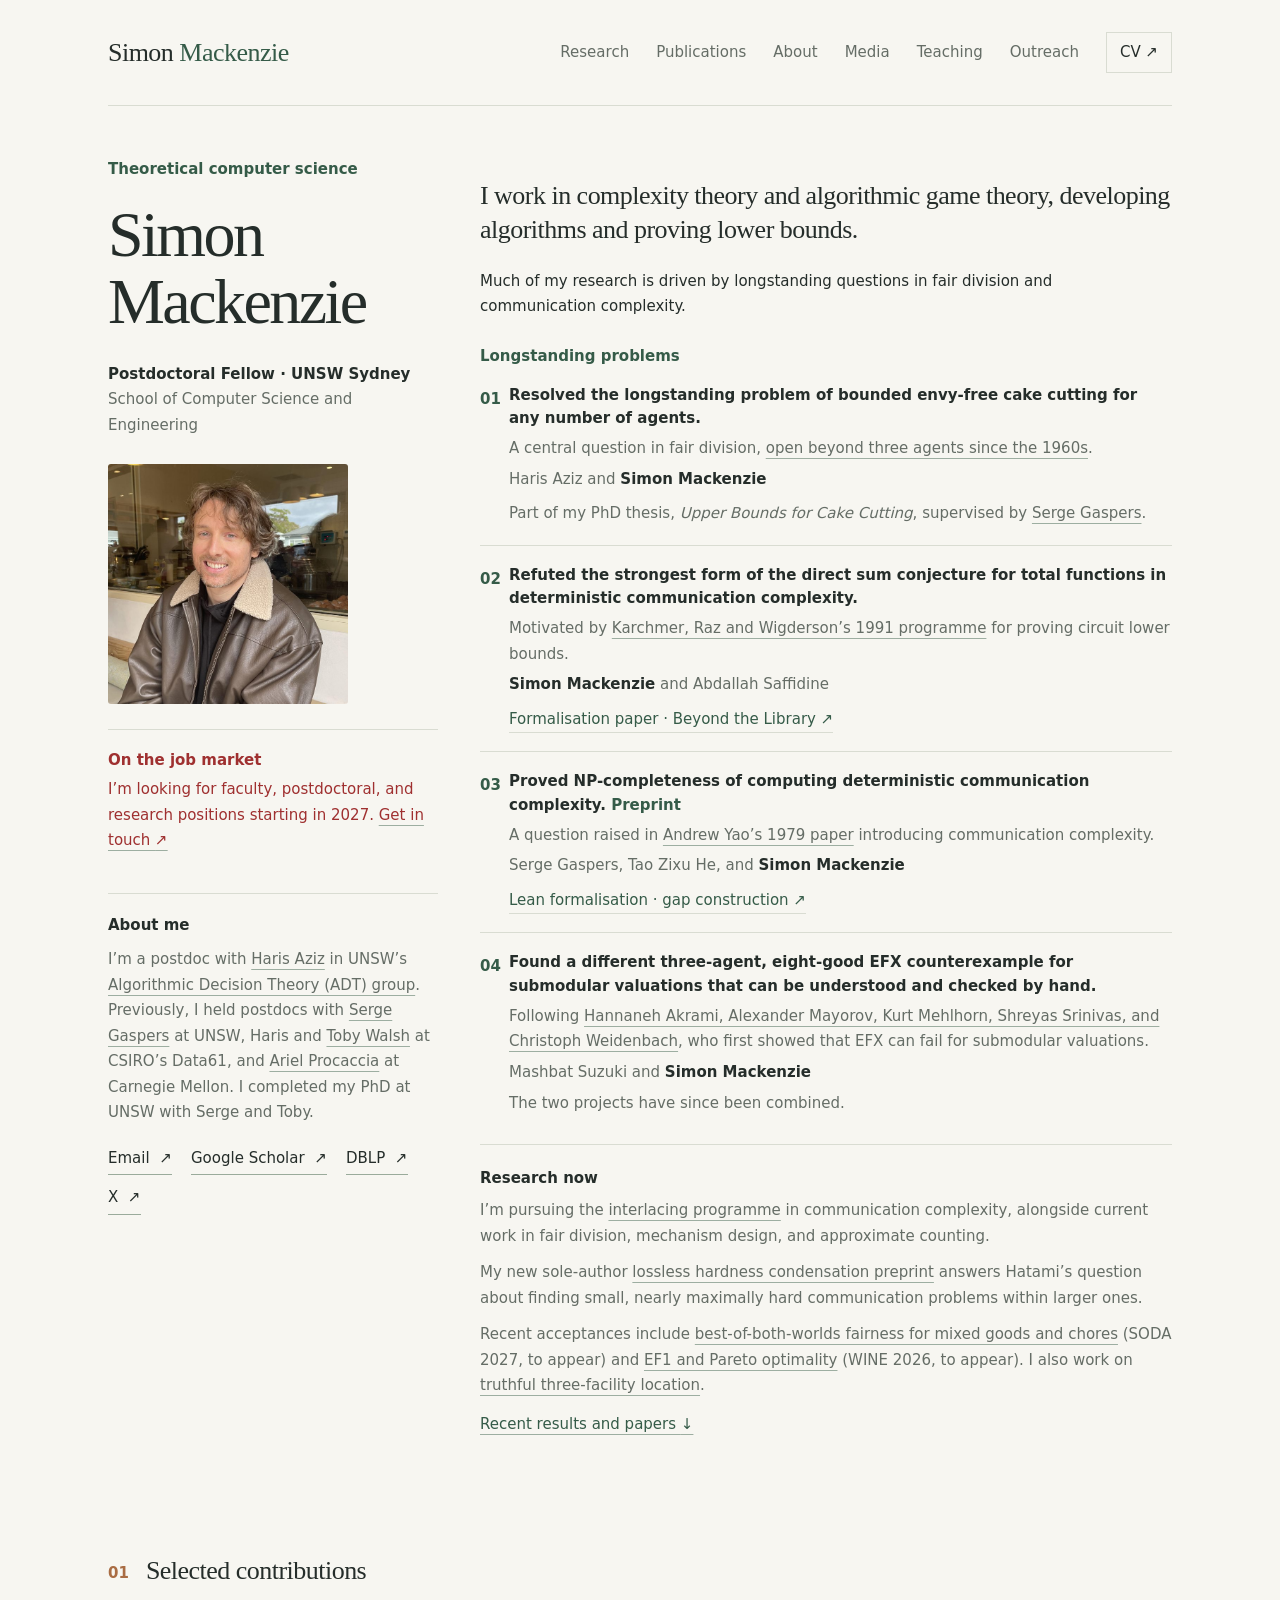
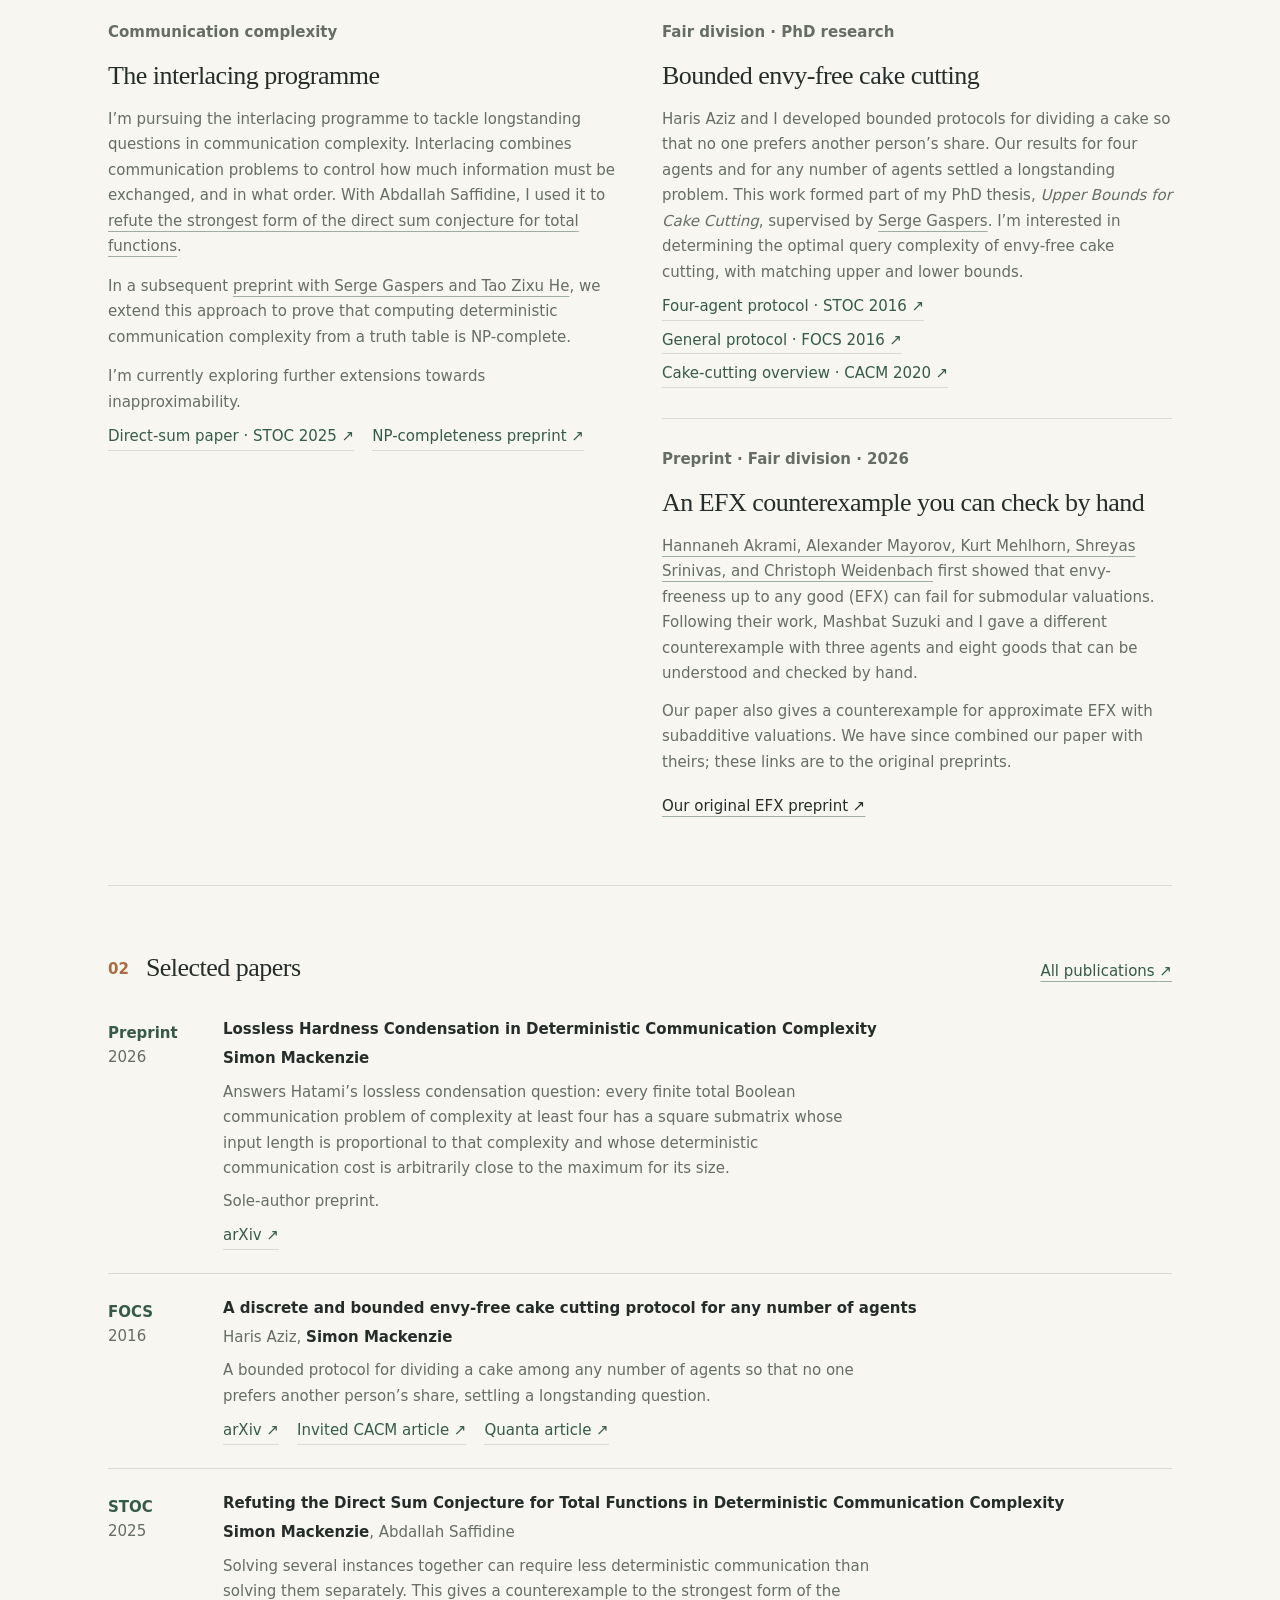
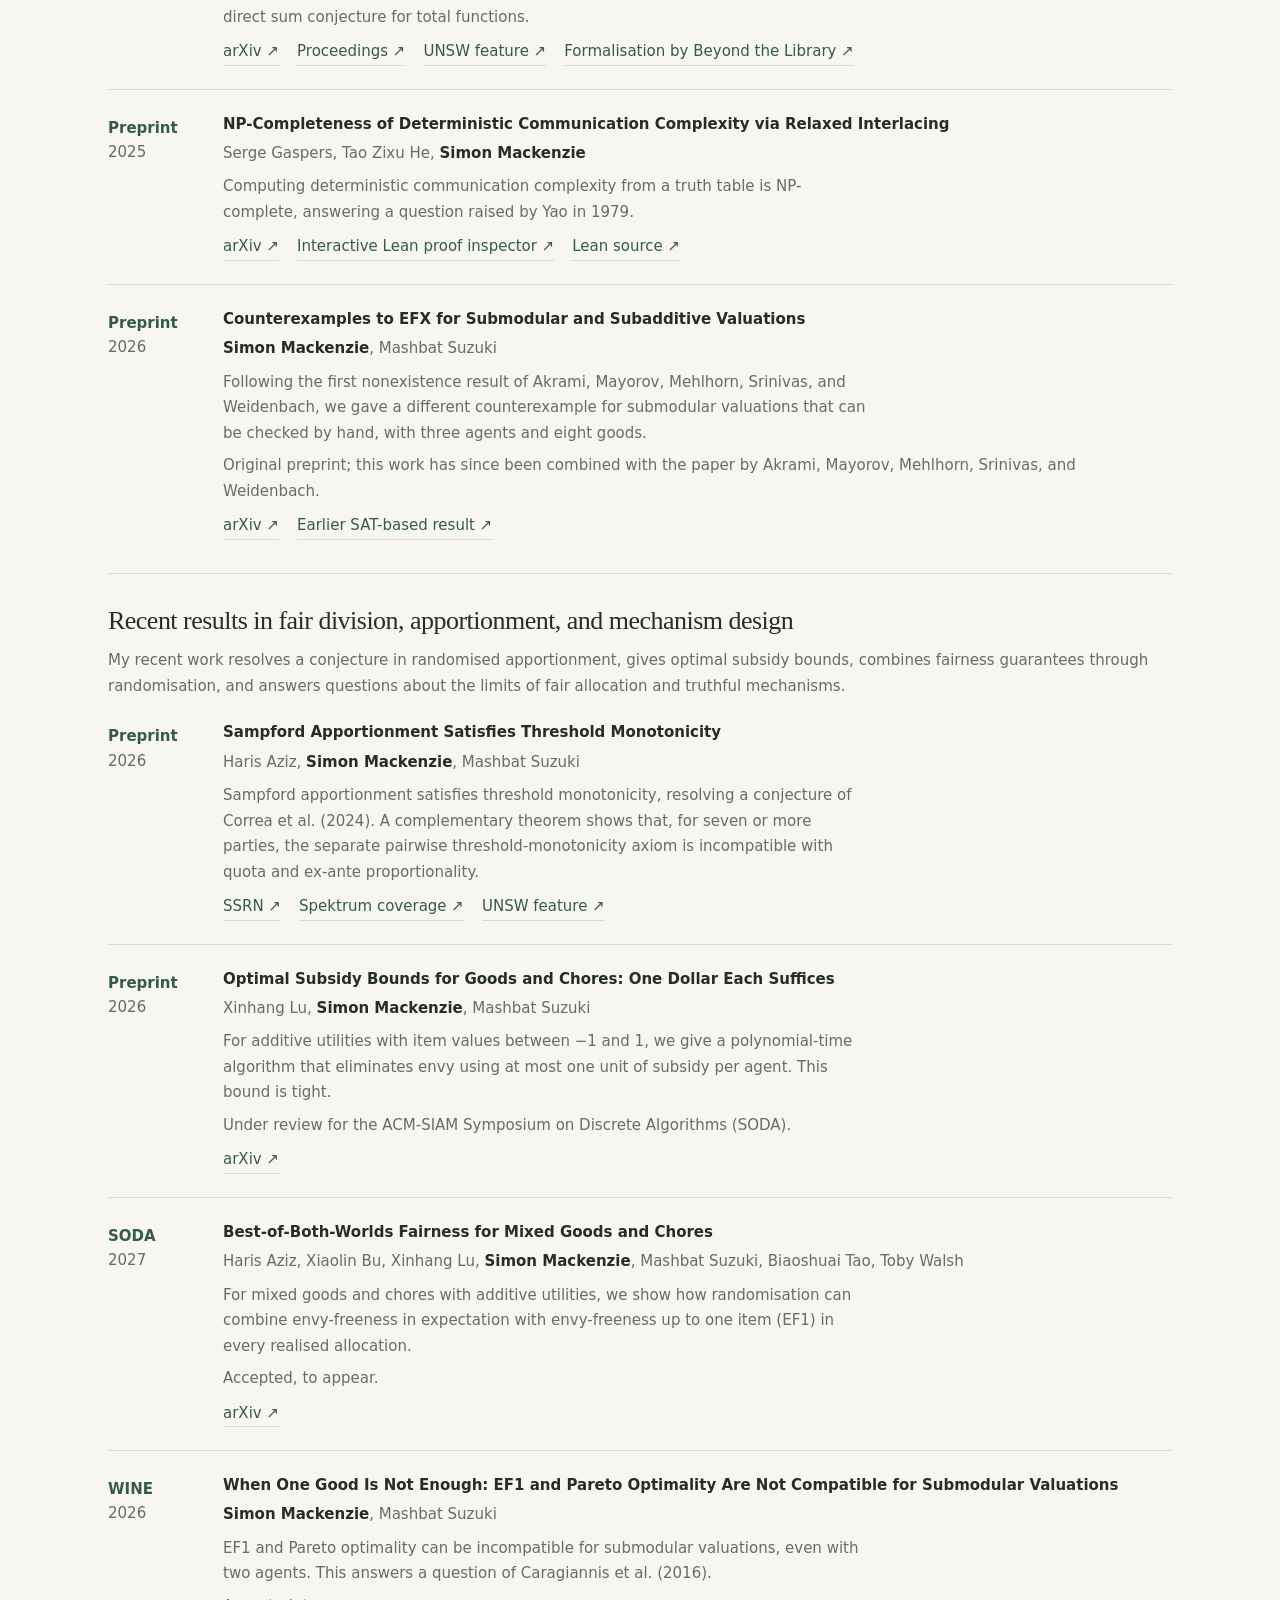
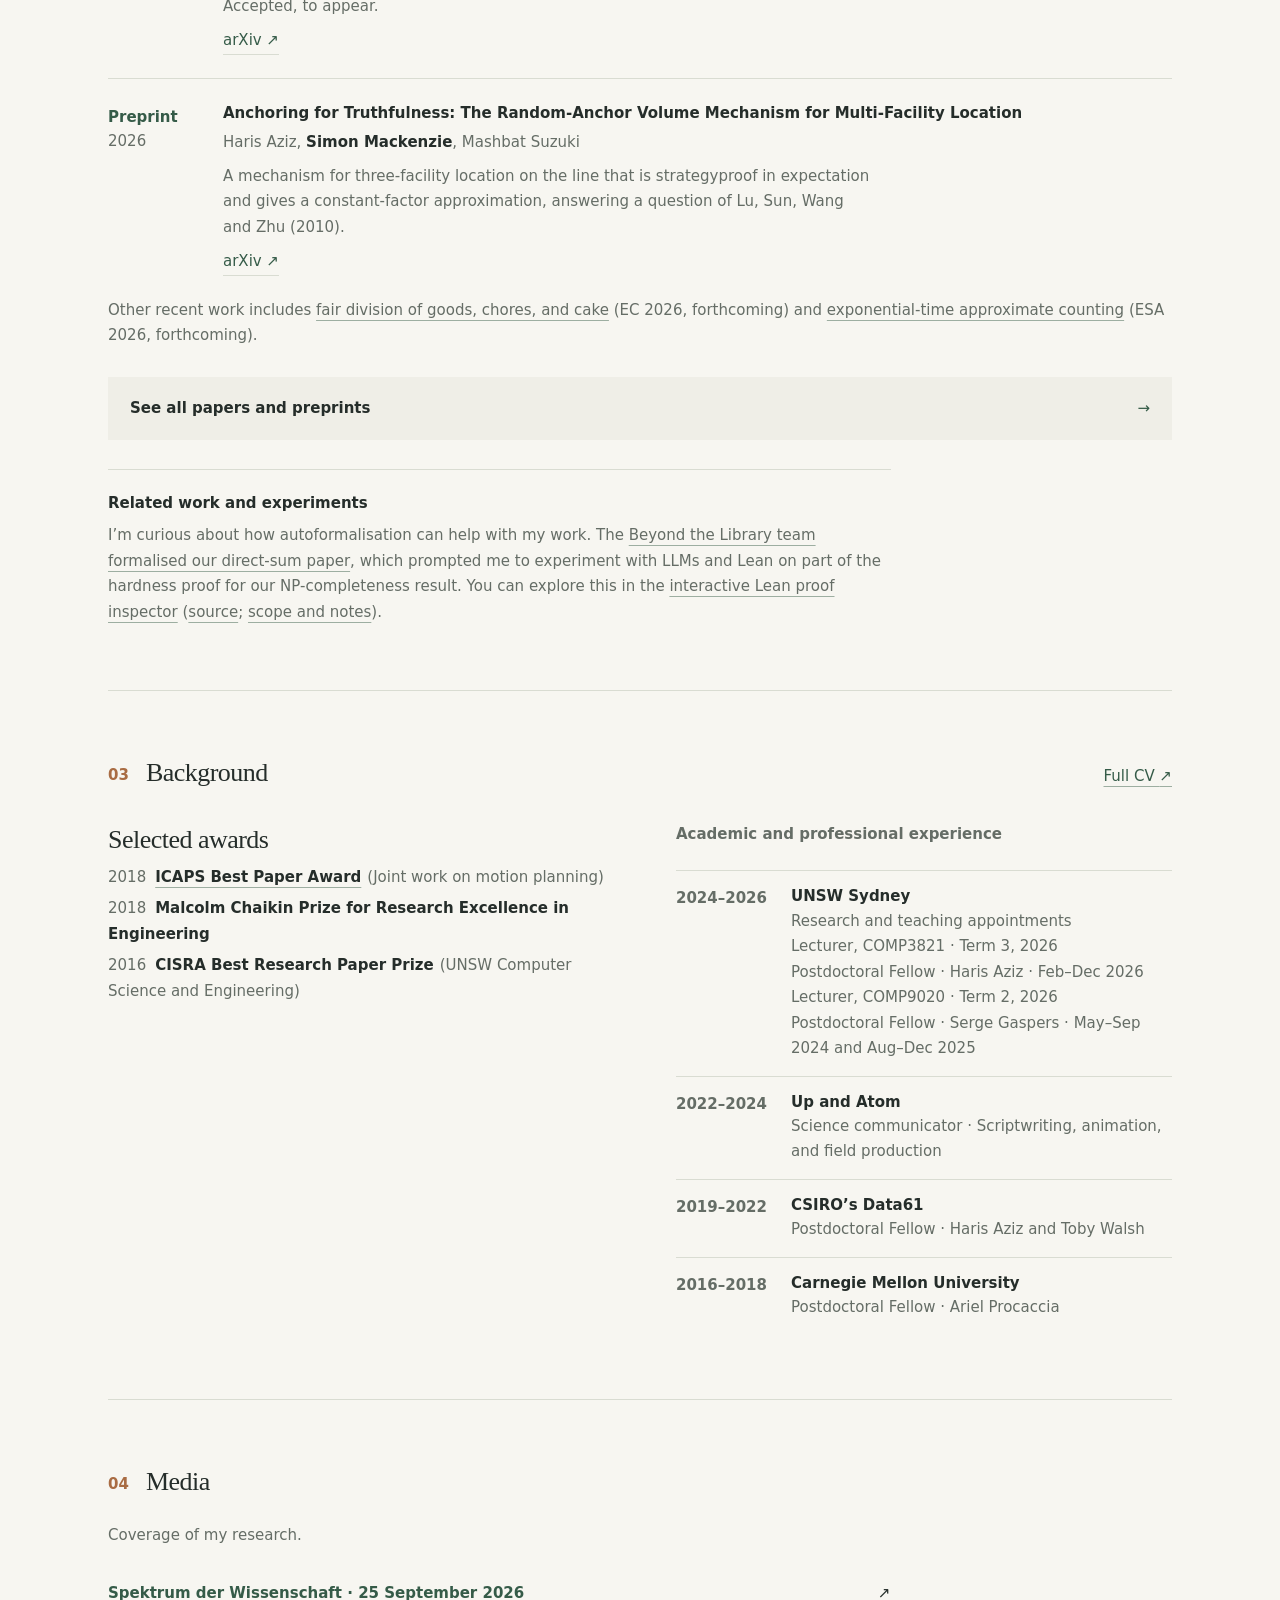
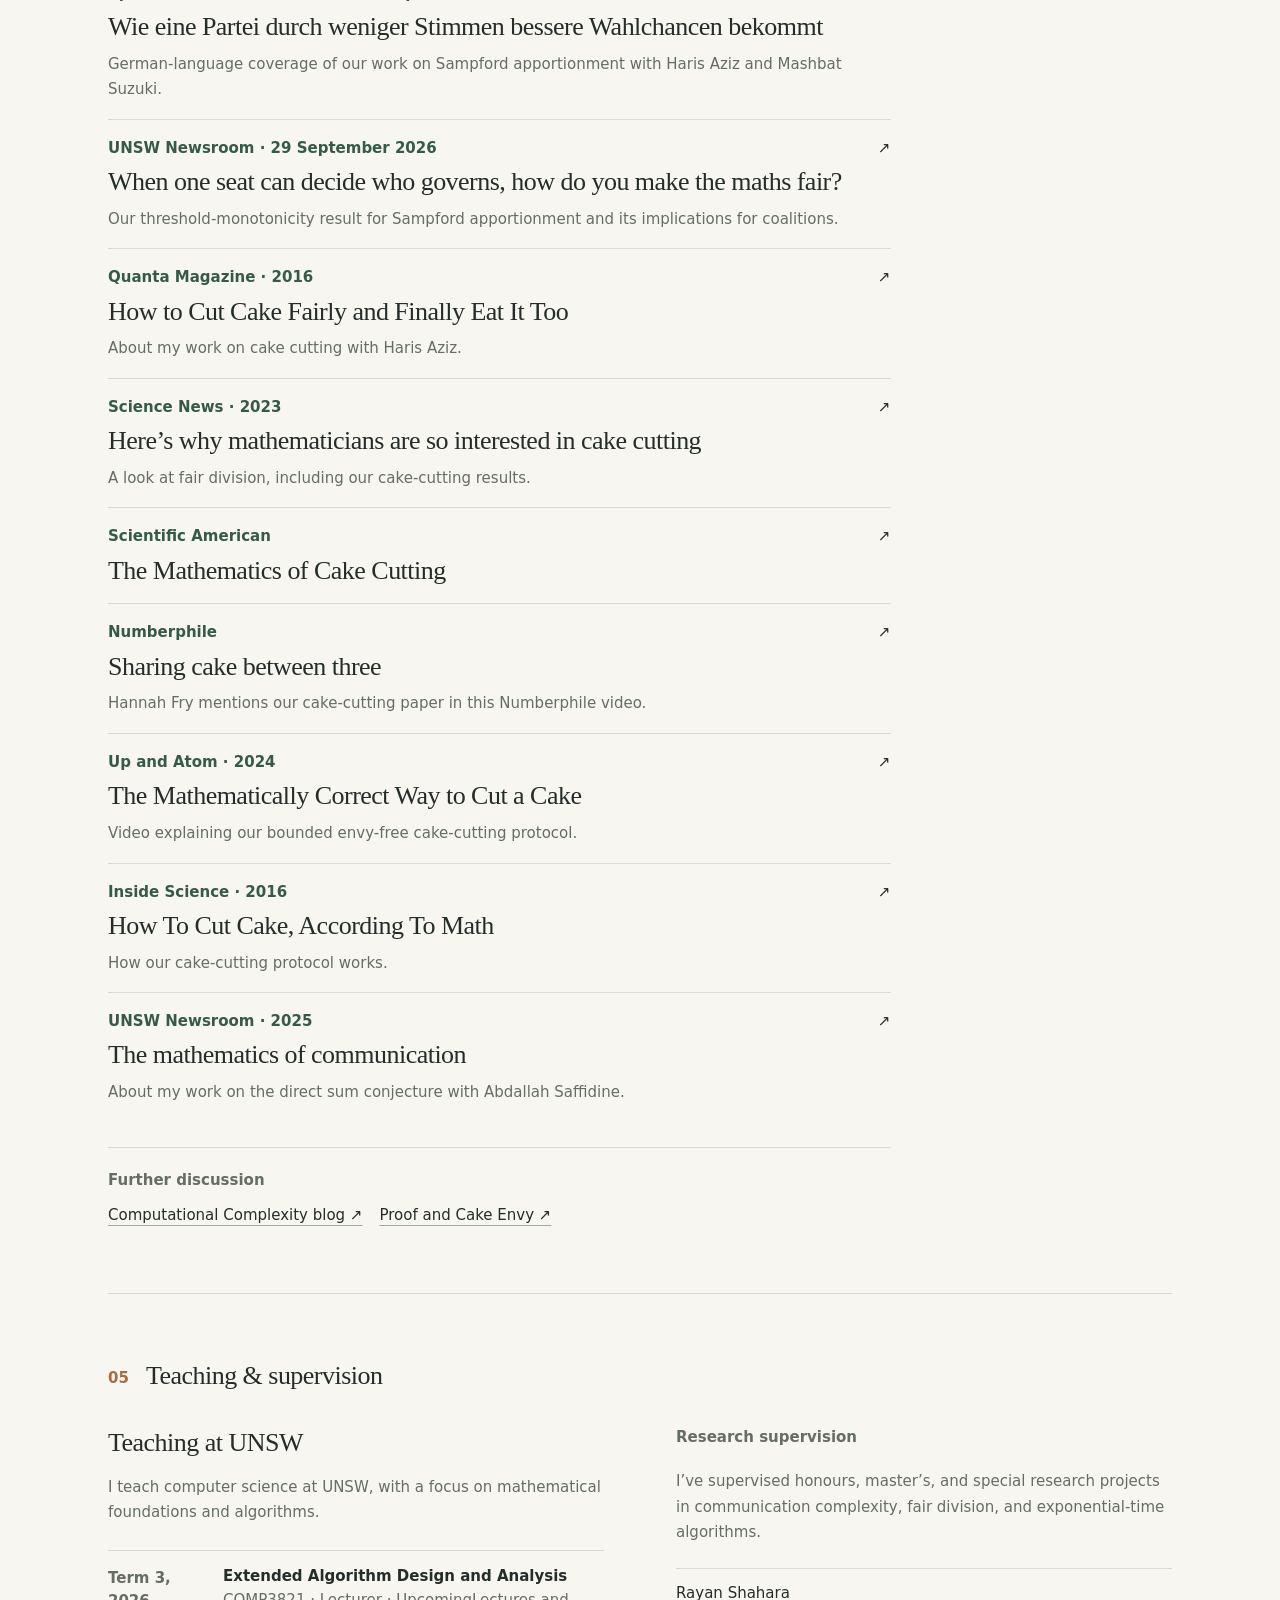
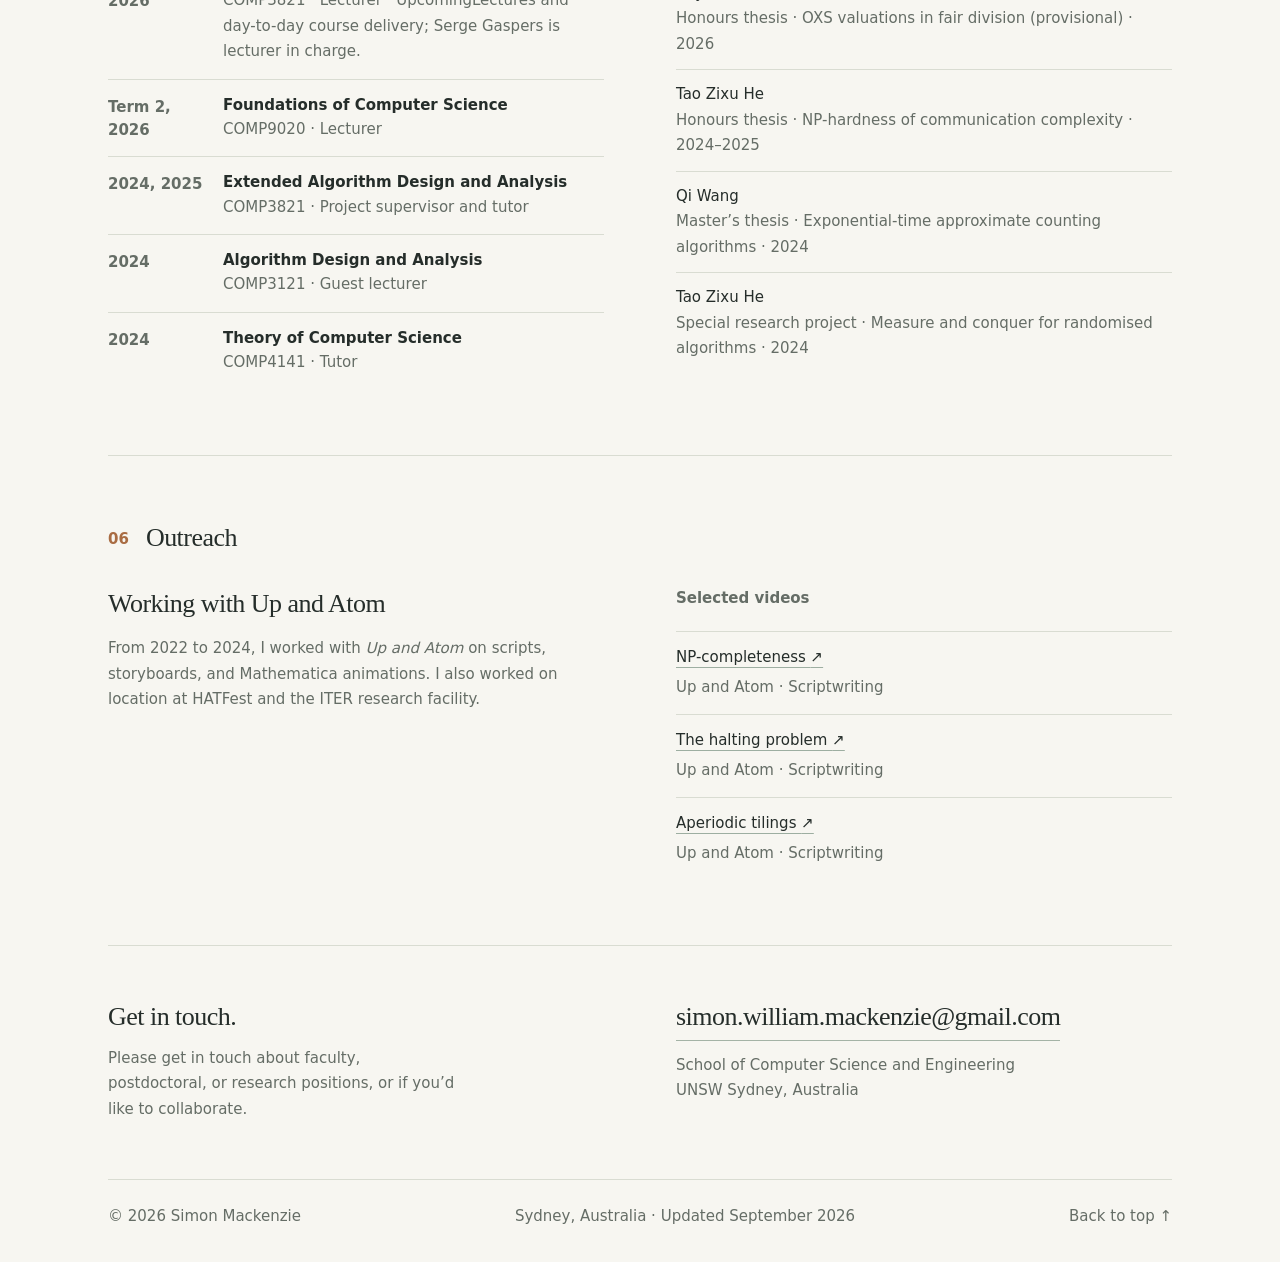
==== commit 7f43a81a: "Update accepted papers, new preprint, media, and CV" ====
--- a/index.html
+++ b/index.html
@@ -1,10 +1,10 @@
 <!doctype html><html lang="en" id="top"><head><meta charset="utf-8"><meta name="viewport" content="width=device-width, initial-scale=1"><meta name="description" content="Simon Mackenzie’s research on bounded envy-free cake cutting, the direct-sum conjecture, and NP-completeness of computing communication complexity (preprint), with recent work in algorithms and fair division."><title>Simon Mackenzie — Theoretical Computer Science</title><link rel="stylesheet" href="./styles.css?v=20260901c"><meta name="robots" content="all,max-image-preview:large,max-snippet:-1,max-video-preview:-1"><meta property="og:type" content="website"><meta property="og:title" content="Simon Mackenzie — Theoretical Computer Science"><meta property="og:description" content="Simon Mackenzie’s research on bounded envy-free cake cutting, the direct-sum conjecture, and NP-completeness of computing communication complexity (preprint), with recent work in algorithms and fair division."><meta name="twitter:title" content="Simon Mackenzie — Theoretical Computer Science"><meta name="twitter:description" content="Simon Mackenzie’s research on bounded envy-free cake cutting, the direct-sum conjecture, and NP-completeness of computing communication complexity (preprint), with recent work in algorithms and fair division."><meta name="twitter:card" content="summary_large_image"><meta property="og:image" content="https://simonwmackenzie.github.io/og.png"><meta property="og:image:alt" content="Simon Mackenzie — Algorithms, Fair division, Communication complexity"><meta name="twitter:image" content="https://simonwmackenzie.github.io/og.png"><link rel="canonical" href="https://simonwmackenzie.github.io/"><meta property="og:url" content="https://simonwmackenzie.github.io/"><link rel="icon" href="./favicon.svg" type="image/svg+xml"><link rel="apple-touch-icon" href="./apple-touch-icon.png"><meta name="theme-color" content="#f7f6f1"><script type="application/ld+json">{"@context":"https://schema.org","@type":"Person","name":"Simon Mackenzie","url":"https://simonwmackenzie.github.io/","image":"https://simonwmackenzie.github.io/assets/simon-mackenzie.jpg","jobTitle":"Postdoctoral Fellow","affiliation":{"@type":"Organization","name":"UNSW Sydney"},"email":"simon.william.mackenzie@gmail.com","sameAs":["https://scholar.google.com/citations?user=cBUn3E8AAAAJ","https://dblp.org/pid/139/0823.html","https://x.com/SimonWMackenzie"]}</script></head><body class="research-profile"><a class="skip" href="#main">Skip to content</a><div class="container"><header class="masthead"><a class="wordmark" href="./index.html">Simon <span class="initial">Mackenzie</span></a><nav class="navigation" aria-label="Main navigation"><a href="./index.html#research">Research</a><a href="./publications.html">Publications</a><a href="./index.html#about">About</a><a href="./index.html#media">Media</a><a href="./index.html#teaching">Teaching</a><a href="./index.html#outreach">Outreach</a><a class="cv-link" href="./assets/SimonMackenzieCV.pdf">CV <span aria-hidden="true">↗</span></a></nav></header><main id="main">
-<section class="hero" aria-labelledby="name"><div class="hero-identity"><p class="eyebrow">Theoretical computer science</p><h1 id="name">Simon<br> Mackenzie</h1><p class="role"><strong>Postdoctoral Fellow · UNSW Sydney</strong><br>School of Computer Science and Engineering</p><img class="profile-photo" src="./assets/simon-mackenzie.jpg" alt="Simon Mackenzie" width="720" height="679" decoding="async" fetchpriority="high"><div class="hero-note"><span class="eyebrow">On the job market</span><span>I’m looking for faculty, postdoctoral, and research positions starting in 2027. <a href="mailto:simon.william.mackenzie@gmail.com">Get in touch <span aria-hidden="true">↗</span></a></span></div></div><div class="intro"><p class="lead">I work in complexity theory and algorithmic game theory, developing algorithms and proving lower bounds.</p><p class="research-focus achievement">Much of my research is driven by longstanding questions in fair division and communication complexity.</p><h2 class="results-heading">Longstanding problems</h2><ul class="result-summary" aria-label="Selected research results"><li><a class="result-statement" href="https://arxiv.org/abs/1604.03655">Resolved the longstanding problem of bounded envy-free cake cutting for any number of agents.</a><span class="result-context">A central question in fair division, <a href="https://arxiv.org/abs/1508.05143">open beyond three agents since the 1960s</a>.</span><span class="result-authors">Haris Aziz and <strong>Simon Mackenzie</strong></span><span class="result-context thesis-connection">Part of my PhD thesis, <em>Upper Bounds for Cake Cutting</em>, supervised by <a href="https://serggasp.github.io/">Serge Gaspers</a>.</span></li><li><a class="result-statement" href="https://arxiv.org/abs/2411.19003">Refuted the strongest form of the direct sum conjecture for total functions in deterministic communication complexity.</a><span class="result-context">Motivated by <a href="https://www.math.ias.edu/~avi/PUBLICATIONS/KarchmerRaWi1995.pdf">Karchmer, Raz and Wigderson’s 1991 programme</a> for proving circuit lower bounds.</span><span class="result-authors"><strong>Simon Mackenzie</strong> and Abdallah Saffidine</span><div class="paper-links result-formalisation"><a href="https://arxiv.org/abs/2606.31134">Formalisation paper · Beyond the Library <span aria-hidden="true">↗</span></a></div></li><li><a class="result-statement" href="https://arxiv.org/abs/2508.05597">Proved NP-completeness of computing deterministic communication complexity. <span class="result-status">Preprint</span></a><span class="result-context">A question raised in <a href="https://doi.org/10.1145/800135.804414">Andrew Yao’s 1979 paper</a> introducing communication complexity.</span><span class="result-authors">Serge Gaspers, Tao Zixu He, and <strong>Simon Mackenzie</strong></span><div class="paper-links result-formalisation"><a href="https://simonwmackenzie.github.io/npcc-lean/inspector/">Lean formalisation · gap construction <span aria-hidden="true">↗</span></a></div></li><li><a class="result-statement" href="https://arxiv.org/abs/2605.06451">Found a different three-agent, eight-good EFX counterexample for submodular valuations that can be understood and checked by hand.</a><span class="result-context">Following <a href="https://arxiv.org/abs/2604.18216">Hannaneh Akrami, Alexander Mayorov, Kurt Mehlhorn, Shreyas Srinivas, and Christoph Weidenbach</a>, who first showed that EFX can fail for submodular valuations.</span><span class="result-authors">Mashbat Suzuki and <strong>Simon Mackenzie</strong></span><span class="result-context">The two projects have since been combined.</span></li></ul><div class="research-now"><h2>Research now</h2><p>I’m pursuing the <a href="#interlacing">interlacing programme</a> in communication complexity, alongside current work in fair division, mechanism design, and approximate counting.</p><p>Recent preprints also answer questions on <a href="https://arxiv.org/abs/2607.17811">EF1 and Pareto optimality</a> (Caragiannis et al., 2016) and <a href="https://arxiv.org/abs/2608.16550">truthful three-facility location</a> (Lu et al., 2010).</p><a class="recent-results-link" href="#current-work">Recent results and papers <span aria-hidden="true">↓</span></a></div></div><div class="intro-biography" aria-labelledby="biography-heading"><h2 id="biography-heading">About me</h2><p class="academic-context">I’m a postdoc with <a href="https://sites.google.com/site/harisaziz/">Haris Aziz</a> in UNSW’s <a href="https://www.unsw.edu.au/engineering/our-schools/computer-science-and-engineering/our-research/research-groups/algorithmic-decision-theory">Algorithmic Decision Theory (ADT) group</a>. Previously, I held postdocs with <a href="https://serggasp.github.io/">Serge Gaspers</a> at UNSW, Haris and <a href="https://cgi.cse.unsw.edu.au/~tw/index.html">Toby Walsh</a> at CSIRO’s Data61, and <a href="https://procaccia.info/">Ariel Procaccia</a> at Carnegie Mellon. I completed my PhD at UNSW with Serge and Toby.</p><div class="text-links"><a href="mailto:simon.william.mackenzie@gmail.com">Email <span class="arrow" aria-hidden="true">↗</span></a><a href="https://scholar.google.com/citations?user=cBUn3E8AAAAJ">Google Scholar <span class="arrow" aria-hidden="true">↗</span></a><a href="https://dblp.org/pid/139/0823.html">DBLP <span class="arrow" aria-hidden="true">↗</span></a><a href="https://x.com/SimonWMackenzie">X <span class="arrow" aria-hidden="true">↗</span></a></div></div></section>
+<section class="hero" aria-labelledby="name"><div class="hero-identity"><p class="eyebrow">Theoretical computer science</p><h1 id="name">Simon<br> Mackenzie</h1><p class="role"><strong>Postdoctoral Fellow · UNSW Sydney</strong><br>School of Computer Science and Engineering</p><img class="profile-photo" src="./assets/simon-mackenzie.jpg" alt="Simon Mackenzie" width="720" height="679" decoding="async" fetchpriority="high"><div class="hero-note"><span class="eyebrow">On the job market</span><span>I’m looking for faculty, postdoctoral, and research positions starting in 2027. <a href="mailto:simon.william.mackenzie@gmail.com">Get in touch <span aria-hidden="true">↗</span></a></span></div></div><div class="intro"><p class="lead">I work in complexity theory and algorithmic game theory, developing algorithms and proving lower bounds.</p><p class="research-focus achievement">Much of my research is driven by longstanding questions in fair division and communication complexity.</p><h2 class="results-heading">Longstanding problems</h2><ul class="result-summary" aria-label="Selected research results"><li><a class="result-statement" href="https://arxiv.org/abs/1604.03655">Resolved the longstanding problem of bounded envy-free cake cutting for any number of agents.</a><span class="result-context">A central question in fair division, <a href="https://arxiv.org/abs/1508.05143">open beyond three agents since the 1960s</a>.</span><span class="result-authors">Haris Aziz and <strong>Simon Mackenzie</strong></span><span class="result-context thesis-connection">Part of my PhD thesis, <em>Upper Bounds for Cake Cutting</em>, supervised by <a href="https://serggasp.github.io/">Serge Gaspers</a>.</span></li><li><a class="result-statement" href="https://arxiv.org/abs/2411.19003">Refuted the strongest form of the direct sum conjecture for total functions in deterministic communication complexity.</a><span class="result-context">Motivated by <a href="https://www.math.ias.edu/~avi/PUBLICATIONS/KarchmerRaWi1995.pdf">Karchmer, Raz and Wigderson’s 1991 programme</a> for proving circuit lower bounds.</span><span class="result-authors"><strong>Simon Mackenzie</strong> and Abdallah Saffidine</span><div class="paper-links result-formalisation"><a href="https://arxiv.org/abs/2606.31134">Formalisation paper · Beyond the Library <span aria-hidden="true">↗</span></a></div></li><li><a class="result-statement" href="https://arxiv.org/abs/2508.05597">Proved NP-completeness of computing deterministic communication complexity. <span class="result-status">Preprint</span></a><span class="result-context">A question raised in <a href="https://doi.org/10.1145/800135.804414">Andrew Yao’s 1979 paper</a> introducing communication complexity.</span><span class="result-authors">Serge Gaspers, Tao Zixu He, and <strong>Simon Mackenzie</strong></span><div class="paper-links result-formalisation"><a href="https://simonwmackenzie.github.io/npcc-lean/inspector/">Lean formalisation · gap construction <span aria-hidden="true">↗</span></a></div></li><li><a class="result-statement" href="https://arxiv.org/abs/2605.06451">Found a different three-agent, eight-good EFX counterexample for submodular valuations that can be understood and checked by hand.</a><span class="result-context">Following <a href="https://arxiv.org/abs/2604.18216">Hannaneh Akrami, Alexander Mayorov, Kurt Mehlhorn, Shreyas Srinivas, and Christoph Weidenbach</a>, who first showed that EFX can fail for submodular valuations.</span><span class="result-authors">Mashbat Suzuki and <strong>Simon Mackenzie</strong></span><span class="result-context">The two projects have since been combined.</span></li></ul><div class="research-now"><h2>Research now</h2><p>I’m pursuing the <a href="#interlacing">interlacing programme</a> in communication complexity, alongside current work in fair division, mechanism design, and approximate counting.</p><p>My new sole-author <a href="https://arxiv.org/abs/2609.28691">lossless hardness condensation preprint</a> answers Hatami’s question about finding small, nearly maximally hard communication problems within larger ones.</p><p>Recent acceptances include <a href="https://arxiv.org/abs/2607.10232">best-of-both-worlds fairness for mixed goods and chores</a> (SODA 2027, to appear) and <a href="https://arxiv.org/abs/2607.17811">EF1 and Pareto optimality</a> (WINE 2026, to appear). I also work on <a href="https://arxiv.org/abs/2608.16550">truthful three-facility location</a>.</p><a class="recent-results-link" href="#current-work">Recent results and papers <span aria-hidden="true">↓</span></a></div></div><div class="intro-biography" aria-labelledby="biography-heading"><h2 id="biography-heading">About me</h2><p class="academic-context">I’m a postdoc with <a href="https://sites.google.com/site/harisaziz/">Haris Aziz</a> in UNSW’s <a href="https://www.unsw.edu.au/engineering/our-schools/computer-science-and-engineering/our-research/research-groups/algorithmic-decision-theory">Algorithmic Decision Theory (ADT) group</a>. Previously, I held postdocs with <a href="https://serggasp.github.io/">Serge Gaspers</a> at UNSW, Haris and <a href="https://cgi.cse.unsw.edu.au/~tw/index.html">Toby Walsh</a> at CSIRO’s Data61, and <a href="https://procaccia.info/">Ariel Procaccia</a> at Carnegie Mellon. I completed my PhD at UNSW with Serge and Toby.</p><div class="text-links"><a href="mailto:simon.william.mackenzie@gmail.com">Email <span class="arrow" aria-hidden="true">↗</span></a><a href="https://scholar.google.com/citations?user=cBUn3E8AAAAJ">Google Scholar <span class="arrow" aria-hidden="true">↗</span></a><a href="https://dblp.org/pid/139/0823.html">DBLP <span class="arrow" aria-hidden="true">↗</span></a><a href="https://x.com/SimonWMackenzie">X <span class="arrow" aria-hidden="true">↗</span></a></div></div></section>
 
 <section class="section" id="research"><div class="section-heading"><h2><span class="number">01</span>Selected contributions</h2></div><div class="research-grid research-programme-grid"><article class="research-item research-programme" id="interlacing"><p class="eyebrow">Communication complexity</p><h3>The interlacing programme</h3><p>I’m pursuing the interlacing programme to tackle longstanding questions in communication complexity. Interlacing combines communication problems to control how much information must be exchanged, and in what order. With Abdallah Saffidine, I used it to <a href="https://arxiv.org/abs/2411.19003">refute the strongest form of the direct sum conjecture for total functions</a>.</p><p>In a subsequent <a href="https://arxiv.org/abs/2508.05597">preprint with Serge Gaspers and Tao Zixu He</a>, we extend this approach to prove that computing deterministic communication complexity from a truth table is NP-complete.</p><p>I’m currently exploring further extensions towards inapproximability.</p><div class="paper-links"><a href="https://arxiv.org/abs/2411.19003">Direct-sum paper · STOC 2025 <span aria-hidden="true">↗</span></a><a href="https://arxiv.org/abs/2508.05597">NP-completeness preprint <span aria-hidden="true">↗</span></a></div></article><article class="research-item"><p class="eyebrow">Fair division · PhD research</p><h3>Bounded envy-free cake cutting</h3><p>Haris Aziz and I developed bounded protocols for dividing a cake so that no one prefers another person’s share. Our results for four agents and for any number of agents settled a longstanding problem. This work formed part of my PhD thesis, <em>Upper Bounds for Cake Cutting</em>, supervised by <a href="https://serggasp.github.io/">Serge Gaspers</a>. I’m interested in determining the optimal query complexity of envy-free cake cutting, with matching upper and lower bounds.</p><div class="paper-links"><a href="https://arxiv.org/abs/1508.05143">Four-agent protocol · STOC 2016 <span aria-hidden="true">↗</span></a><a href="https://arxiv.org/abs/1604.03655">General protocol · FOCS 2016 <span aria-hidden="true">↗</span></a><a href="https://dl.acm.org/doi/10.1145/3382129">Cake-cutting overview · CACM 2020 <span aria-hidden="true">↗</span></a></div></article><article class="research-item" id="efx"><p class="eyebrow">Preprint · Fair division · 2026</p><h3>An EFX counterexample you can check by hand</h3><p><a href="https://arxiv.org/abs/2604.18216">Hannaneh Akrami, Alexander Mayorov, Kurt Mehlhorn, Shreyas Srinivas, and Christoph Weidenbach</a> first showed that envy-freeness up to any good (EFX) can fail for submodular valuations. Following their work, Mashbat Suzuki and I gave a different counterexample with three agents and eight goods that can be understood and checked by hand.</p><p class="efx-context">Our paper also gives a counterexample for approximate EFX with subadditive valuations. We have since combined our paper with theirs; these links are to the original preprints.</p><a href="https://arxiv.org/abs/2605.06451">Our original EFX preprint <span aria-hidden="true">↗</span></a></article></div></section>
-<section class="section" id="papers"><div class="section-heading"><h2><span class="number">02</span>Selected papers</h2><a href="./publications.html">All publications <span aria-hidden="true">↗</span></a></div><ol class="papers"><li class="paper" data-paper="aziz2016discrete" data-topic="fair-division" data-search="A discrete and bounded envy-free cake cutting protocol for any number of agents Haris Aziz Simon Mackenzie 2016 FOCS conference  A bounded protocol for dividing a cake among any number of agents so that no one prefers another person’s share, settling a longstanding question."><div class="paper-meta"><strong>FOCS</strong>2016</div><div><h3><a href="https://arxiv.org/abs/1604.03655">A discrete and bounded envy-free cake cutting protocol for any number of agents</a></h3><p class="authors">Haris Aziz, <strong>Simon Mackenzie</strong></p><p class="paper-description">A bounded protocol for dividing a cake among any number of agents so that no one prefers another person’s share, settling a longstanding question.</p><div class="paper-links"><a href="https://arxiv.org/abs/1604.03655">arXiv <span aria-hidden="true">↗</span></a><a href="https://dl.acm.org/doi/10.1145/3382129">Invited CACM article <span aria-hidden="true">↗</span></a><a href="https://www.quantamagazine.org/new-algorithm-solves-cake-cutting-problem-20161006/">Quanta article <span aria-hidden="true">↗</span></a></div></div></li><li class="paper" data-paper="mackenzie2025refuting" data-topic="communication" data-search="Refuting the Direct Sum Conjecture for Total Functions in Deterministic Communication Complexity Simon Mackenzie Abdallah Saffidine 2025 STOC conference  Solving several instances together can require less deterministic communication than solving them separately. This gives a counterexample to the strongest form of the direct sum conjecture for total functions."><div class="paper-meta"><strong>STOC</strong>2025</div><div><h3><a href="https://arxiv.org/abs/2411.19003">Refuting the Direct Sum Conjecture for Total Functions in Deterministic Communication Complexity</a></h3><p class="authors"><strong>Simon Mackenzie</strong>, Abdallah Saffidine</p><p class="paper-description">Solving several instances together can require less deterministic communication than solving them separately. This gives a counterexample to the strongest form of the direct sum conjecture for total functions.</p><div class="paper-links"><a href="https://arxiv.org/abs/2411.19003">arXiv <span aria-hidden="true">↗</span></a><a href="https://dl.acm.org/doi/10.1145/3717823.3718148">Proceedings <span aria-hidden="true">↗</span></a><a href="https://www.unsw.edu.au/news/2025/03/communication-complexity--why-a-new-mathematical-formula-could-h">UNSW feature <span aria-hidden="true">↗</span></a><a href="https://beyondthelibrary.github.io/formal_arxiv/p/Refuting/">Formalisation by Beyond the Library <span aria-hidden="true">↗</span></a></div></div></li><li class="paper" data-paper="gaspers2025interlacing" data-topic="communication" data-search="NP-Completeness of Deterministic Communication Complexity via Relaxed Interlacing Serge Gaspers Tao Zixu He Simon Mackenzie 2025 Preprint preprint  Computing deterministic communication complexity from a truth table is NP-complete, answering a question raised by Yao in 1979."><div class="paper-meta"><strong>Preprint</strong>2025</div><div><h3><a href="https://arxiv.org/abs/2508.05597">NP-Completeness of Deterministic Communication Complexity via Relaxed Interlacing</a></h3><p class="authors">Serge Gaspers, Tao Zixu He, <strong>Simon Mackenzie</strong></p><p class="paper-description">Computing deterministic communication complexity from a truth table is NP-complete, answering a question raised by Yao in 1979.</p><div class="paper-links"><a href="https://arxiv.org/abs/2508.05597">arXiv <span aria-hidden="true">↗</span></a><a href="https://simonwmackenzie.github.io/npcc-lean/inspector/">Interactive Lean proof inspector <span aria-hidden="true">↗</span></a><a href="https://github.com/simonwmackenzie/npcc-lean">Lean source <span aria-hidden="true">↗</span></a></div></div></li><li class="paper" data-paper="mackenzie2026efx" data-topic="fair-division" data-search="Counterexamples to EFX for Submodular and Subadditive Valuations Simon Mackenzie Mashbat Suzuki 2026 Preprint preprint Original preprint; this work has since been combined with the paper by Akrami, Mayorov, Mehlhorn, Srinivas, and Weidenbach. Following the first nonexistence result of Akrami, Mayorov, Mehlhorn, Srinivas, and Weidenbach, we gave a different counterexample for submodular valuations that can be checked by hand, with three agents and eight goods."><div class="paper-meta"><strong>Preprint</strong>2026</div><div><h3><a href="https://arxiv.org/abs/2605.06451">Counterexamples to EFX for Submodular and Subadditive Valuations</a></h3><p class="authors"><strong>Simon Mackenzie</strong>, Mashbat Suzuki</p><p class="paper-description">Following the first nonexistence result of Akrami, Mayorov, Mehlhorn, Srinivas, and Weidenbach, we gave a different counterexample for submodular valuations that can be checked by hand, with three agents and eight goods.</p><p class="paper-note">Original preprint; this work has since been combined with the paper by Akrami, Mayorov, Mehlhorn, Srinivas, and Weidenbach.</p><div class="paper-links"><a href="https://arxiv.org/abs/2605.06451">arXiv <span aria-hidden="true">↗</span></a><a href="https://arxiv.org/abs/2604.18216">Earlier SAT-based result <span aria-hidden="true">↗</span></a></div></div></li></ol><div class="current-work" id="current-work"><h3>Recent results in fair division, apportionment, and mechanism design</h3><p>My recent work resolves a conjecture in randomised apportionment, gives optimal subsidy bounds, combines fairness guarantees through randomisation, and answers questions about the limits of fair allocation and truthful mechanisms.</p><ol class="papers"><li class="paper" data-paper="aziz2026sampford" data-topic="social-choice" data-search="Sampford Apportionment Satisfies Threshold Monotonicity Haris Aziz Simon Mackenzie Mashbat Suzuki 2026 Preprint preprint  Sampford apportionment satisfies threshold monotonicity, resolving a conjecture of Correa et al. (2024). A complementary theorem shows that, for seven or more parties, the separate pairwise threshold-monotonicity axiom is incompatible with quota and ex-ante proportionality."><div class="paper-meta"><strong>Preprint</strong>2026</div><div><h3><a href="https://papers.ssrn.com/sol3/papers.cfm?abstract_id=7346803">Sampford Apportionment Satisfies Threshold Monotonicity</a></h3><p class="authors">Haris Aziz, <strong>Simon Mackenzie</strong>, Mashbat Suzuki</p><p class="paper-description">Sampford apportionment satisfies threshold monotonicity, resolving a conjecture of Correa et al. (2024). A complementary theorem shows that, for seven or more parties, the separate pairwise threshold-monotonicity axiom is incompatible with quota and ex-ante proportionality.</p><div class="paper-links"><a href="https://papers.ssrn.com/sol3/papers.cfm?abstract_id=7346803">SSRN <span aria-hidden="true">↗</span></a></div></div></li><li class="paper" data-paper="lu2026subsidy" data-topic="fair-division" data-search="Optimal Subsidy Bounds for Goods and Chores: One Dollar Each Suffices Xinhang Lu Simon Mackenzie Mashbat Suzuki 2026 Preprint preprint Under review for the ACM-SIAM Symposium on Discrete Algorithms (SODA). For additive utilities with item values between −1 and 1, we give a polynomial-time algorithm that eliminates envy using at most one unit of subsidy per agent. This bound is tight."><div class="paper-meta"><strong>Preprint</strong>2026</div><div><h3><a href="https://arxiv.org/abs/2607.10089">Optimal Subsidy Bounds for Goods and Chores: One Dollar Each Suffices</a></h3><p class="authors">Xinhang Lu, <strong>Simon Mackenzie</strong>, Mashbat Suzuki</p><p class="paper-description">For additive utilities with item values between −1 and 1, we give a polynomial-time algorithm that eliminates envy using at most one unit of subsidy per agent. This bound is tight.</p><p class="paper-note">Under review for the ACM-SIAM Symposium on Discrete Algorithms (SODA).</p><div class="paper-links"><a href="https://arxiv.org/abs/2607.10089">arXiv <span aria-hidden="true">↗</span></a></div></div></li><li class="paper" data-paper="aziz2026best" data-topic="fair-division" data-search="Best-of-Both-Worlds Fairness for Mixed Goods and Chores Haris Aziz Xiaolin Bu Xinhang Lu Simon Mackenzie Mashbat Suzuki Biaoshuai Tao Toby Walsh 2026 Preprint preprint Under review for the ACM-SIAM Symposium on Discrete Algorithms (SODA). For mixed goods and chores with additive utilities, we show how randomisation can combine envy-freeness in expectation with envy-freeness up to one item (EF1) in every realised allocation."><div class="paper-meta"><strong>Preprint</strong>2026</div><div><h3><a href="https://arxiv.org/abs/2607.10232">Best-of-Both-Worlds Fairness for Mixed Goods and Chores</a></h3><p class="authors">Haris Aziz, Xiaolin Bu, Xinhang Lu, <strong>Simon Mackenzie</strong>, Mashbat Suzuki, Biaoshuai Tao, Toby Walsh</p><p class="paper-description">For mixed goods and chores with additive utilities, we show how randomisation can combine envy-freeness in expectation with envy-freeness up to one item (EF1) in every realised allocation.</p><p class="paper-note">Under review for the ACM-SIAM Symposium on Discrete Algorithms (SODA).</p><div class="paper-links"><a href="https://arxiv.org/abs/2607.10232">arXiv <span aria-hidden="true">↗</span></a></div></div></li><li class="paper" data-paper="mackenzie2026ef1" data-topic="fair-division" data-search="When One Good Is Not Enough: EF1 and Pareto Optimality Are Not Compatible for Submodular Valuations Simon Mackenzie Mashbat Suzuki 2026 Preprint preprint Under review for the International Conference on Web and Internet Economics (WINE). EF1 and Pareto optimality can be incompatible for submodular valuations, even with two agents. This answers a question of Caragiannis et al. (2016)."><div class="paper-meta"><strong>Preprint</strong>2026</div><div><h3><a href="https://arxiv.org/abs/2607.17811">When One Good Is Not Enough: EF1 and Pareto Optimality Are Not Compatible for Submodular Valuations</a></h3><p class="authors"><strong>Simon Mackenzie</strong>, Mashbat Suzuki</p><p class="paper-description">EF1 and Pareto optimality can be incompatible for submodular valuations, even with two agents. This answers a question of Caragiannis et al. (2016).</p><p class="paper-note">Under review for the International Conference on Web and Internet Economics (WINE).</p><div class="paper-links"><a href="https://arxiv.org/abs/2607.17811">arXiv <span aria-hidden="true">↗</span></a></div></div></li><li class="paper" data-paper="aziz2026anchor" data-topic="social-choice" data-search="Anchoring for Truthfulness: The Random-Anchor Volume Mechanism for Multi-Facility Location Haris Aziz Simon Mackenzie Mashbat Suzuki 2026 Preprint preprint  A mechanism for three-facility location on the line that is strategyproof in expectation and gives a constant-factor approximation, answering a question of Lu, Sun, Wang and Zhu (2010)."><div class="paper-meta"><strong>Preprint</strong>2026</div><div><h3><a href="https://arxiv.org/abs/2608.16550">Anchoring for Truthfulness: The Random-Anchor Volume Mechanism for Multi-Facility Location</a></h3><p class="authors">Haris Aziz, <strong>Simon Mackenzie</strong>, Mashbat Suzuki</p><p class="paper-description">A mechanism for three-facility location on the line that is strategyproof in expectation and gives a constant-factor approximation, answering a question of Lu, Sun, Wang and Zhu (2010).</p><div class="paper-links"><a href="https://arxiv.org/abs/2608.16550">arXiv <span aria-hidden="true">↗</span></a></div></div></li></ol><p class="current-note">Other recent work includes <a href="https://arxiv.org/abs/2511.04891">fair division of goods, chores, and cake</a> (EC 2026, forthcoming) and <a href="https://arxiv.org/abs/2607.06393">exponential-time approximate counting</a> (ESA 2026, forthcoming).</p></div><a class="all-papers" href="./publications.html"><span>See all papers and preprints</span><span class="arrow" aria-hidden="true">→</span></a><aside class="research-aside" id="autoformalisation" aria-labelledby="related-work-heading"><h3 id="related-work-heading">Related work and experiments</h3><p>I’m curious about how autoformalisation can help with my work. The <a href="https://beyondthelibrary.github.io/formal_arxiv/p/Refuting/">Beyond the Library team formalised our direct-sum paper</a>, which prompted me to experiment with LLMs and Lean on part of the hardness proof for our NP-completeness result. You can explore this in the <a href="https://simonwmackenzie.github.io/npcc-lean/inspector/">interactive Lean proof inspector</a> (<a href="https://github.com/simonwmackenzie/npcc-lean">source</a>; <a href="https://github.com/simonwmackenzie/npcc-lean/blob/main/lean/AUDIT.md">scope and notes</a>).</p></aside></section>
+<section class="section" id="papers"><div class="section-heading"><h2><span class="number">02</span>Selected papers</h2><a href="./publications.html">All publications <span aria-hidden="true">↗</span></a></div><ol class="papers"><li class="paper" data-paper="mackenzie2026condensation" data-topic="communication" data-search="Lossless Hardness Condensation in Deterministic Communication Complexity Simon Mackenzie 2026 Preprint preprint Sole-author preprint. Answers Hatami’s lossless condensation question: every finite total Boolean communication problem of complexity at least four has a square submatrix whose input length is proportional to that complexity and whose deterministic communication cost is arbitrarily close to the maximum for its size."><div class="paper-meta"><strong>Preprint</strong>2026</div><div><h3><a href="https://arxiv.org/abs/2609.28691">Lossless Hardness Condensation in Deterministic Communication Complexity</a></h3><p class="authors"><strong>Simon Mackenzie</strong></p><p class="paper-description">Answers Hatami’s lossless condensation question: every finite total Boolean communication problem of complexity at least four has a square submatrix whose input length is proportional to that complexity and whose deterministic communication cost is arbitrarily close to the maximum for its size.</p><p class="paper-note">Sole-author preprint.</p><div class="paper-links"><a href="https://arxiv.org/abs/2609.28691">arXiv <span aria-hidden="true">↗</span></a></div></div></li><li class="paper" data-paper="aziz2016discrete" data-topic="fair-division" data-search="A discrete and bounded envy-free cake cutting protocol for any number of agents Haris Aziz Simon Mackenzie 2016 FOCS conference  A bounded protocol for dividing a cake among any number of agents so that no one prefers another person’s share, settling a longstanding question."><div class="paper-meta"><strong>FOCS</strong>2016</div><div><h3><a href="https://arxiv.org/abs/1604.03655">A discrete and bounded envy-free cake cutting protocol for any number of agents</a></h3><p class="authors">Haris Aziz, <strong>Simon Mackenzie</strong></p><p class="paper-description">A bounded protocol for dividing a cake among any number of agents so that no one prefers another person’s share, settling a longstanding question.</p><div class="paper-links"><a href="https://arxiv.org/abs/1604.03655">arXiv <span aria-hidden="true">↗</span></a><a href="https://dl.acm.org/doi/10.1145/3382129">Invited CACM article <span aria-hidden="true">↗</span></a><a href="https://www.quantamagazine.org/new-algorithm-solves-cake-cutting-problem-20161006/">Quanta article <span aria-hidden="true">↗</span></a></div></div></li><li class="paper" data-paper="mackenzie2025refuting" data-topic="communication" data-search="Refuting the Direct Sum Conjecture for Total Functions in Deterministic Communication Complexity Simon Mackenzie Abdallah Saffidine 2025 STOC conference  Solving several instances together can require less deterministic communication than solving them separately. This gives a counterexample to the strongest form of the direct sum conjecture for total functions."><div class="paper-meta"><strong>STOC</strong>2025</div><div><h3><a href="https://arxiv.org/abs/2411.19003">Refuting the Direct Sum Conjecture for Total Functions in Deterministic Communication Complexity</a></h3><p class="authors"><strong>Simon Mackenzie</strong>, Abdallah Saffidine</p><p class="paper-description">Solving several instances together can require less deterministic communication than solving them separately. This gives a counterexample to the strongest form of the direct sum conjecture for total functions.</p><div class="paper-links"><a href="https://arxiv.org/abs/2411.19003">arXiv <span aria-hidden="true">↗</span></a><a href="https://dl.acm.org/doi/10.1145/3717823.3718148">Proceedings <span aria-hidden="true">↗</span></a><a href="https://www.unsw.edu.au/news/2025/03/communication-complexity--why-a-new-mathematical-formula-could-h">UNSW feature <span aria-hidden="true">↗</span></a><a href="https://beyondthelibrary.github.io/formal_arxiv/p/Refuting/">Formalisation by Beyond the Library <span aria-hidden="true">↗</span></a></div></div></li><li class="paper" data-paper="gaspers2025interlacing" data-topic="communication" data-search="NP-Completeness of Deterministic Communication Complexity via Relaxed Interlacing Serge Gaspers Tao Zixu He Simon Mackenzie 2025 Preprint preprint  Computing deterministic communication complexity from a truth table is NP-complete, answering a question raised by Yao in 1979."><div class="paper-meta"><strong>Preprint</strong>2025</div><div><h3><a href="https://arxiv.org/abs/2508.05597">NP-Completeness of Deterministic Communication Complexity via Relaxed Interlacing</a></h3><p class="authors">Serge Gaspers, Tao Zixu He, <strong>Simon Mackenzie</strong></p><p class="paper-description">Computing deterministic communication complexity from a truth table is NP-complete, answering a question raised by Yao in 1979.</p><div class="paper-links"><a href="https://arxiv.org/abs/2508.05597">arXiv <span aria-hidden="true">↗</span></a><a href="https://simonwmackenzie.github.io/npcc-lean/inspector/">Interactive Lean proof inspector <span aria-hidden="true">↗</span></a><a href="https://github.com/simonwmackenzie/npcc-lean">Lean source <span aria-hidden="true">↗</span></a></div></div></li><li class="paper" data-paper="mackenzie2026efx" data-topic="fair-division" data-search="Counterexamples to EFX for Submodular and Subadditive Valuations Simon Mackenzie Mashbat Suzuki 2026 Preprint preprint Original preprint; this work has since been combined with the paper by Akrami, Mayorov, Mehlhorn, Srinivas, and Weidenbach. Following the first nonexistence result of Akrami, Mayorov, Mehlhorn, Srinivas, and Weidenbach, we gave a different counterexample for submodular valuations that can be checked by hand, with three agents and eight goods."><div class="paper-meta"><strong>Preprint</strong>2026</div><div><h3><a href="https://arxiv.org/abs/2605.06451">Counterexamples to EFX for Submodular and Subadditive Valuations</a></h3><p class="authors"><strong>Simon Mackenzie</strong>, Mashbat Suzuki</p><p class="paper-description">Following the first nonexistence result of Akrami, Mayorov, Mehlhorn, Srinivas, and Weidenbach, we gave a different counterexample for submodular valuations that can be checked by hand, with three agents and eight goods.</p><p class="paper-note">Original preprint; this work has since been combined with the paper by Akrami, Mayorov, Mehlhorn, Srinivas, and Weidenbach.</p><div class="paper-links"><a href="https://arxiv.org/abs/2605.06451">arXiv <span aria-hidden="true">↗</span></a><a href="https://arxiv.org/abs/2604.18216">Earlier SAT-based result <span aria-hidden="true">↗</span></a></div></div></li></ol><div class="current-work" id="current-work"><h3>Recent results in fair division, apportionment, and mechanism design</h3><p>My recent work resolves a conjecture in randomised apportionment, gives optimal subsidy bounds, combines fairness guarantees through randomisation, and answers questions about the limits of fair allocation and truthful mechanisms.</p><ol class="papers"><li class="paper" data-paper="aziz2026sampford" data-topic="social-choice" data-search="Sampford Apportionment Satisfies Threshold Monotonicity Haris Aziz Simon Mackenzie Mashbat Suzuki 2026 Preprint preprint  Sampford apportionment satisfies threshold monotonicity, resolving a conjecture of Correa et al. (2024). A complementary theorem shows that, for seven or more parties, the separate pairwise threshold-monotonicity axiom is incompatible with quota and ex-ante proportionality."><div class="paper-meta"><strong>Preprint</strong>2026</div><div><h3><a href="https://papers.ssrn.com/sol3/papers.cfm?abstract_id=7346803">Sampford Apportionment Satisfies Threshold Monotonicity</a></h3><p class="authors">Haris Aziz, <strong>Simon Mackenzie</strong>, Mashbat Suzuki</p><p class="paper-description">Sampford apportionment satisfies threshold monotonicity, resolving a conjecture of Correa et al. (2024). A complementary theorem shows that, for seven or more parties, the separate pairwise threshold-monotonicity axiom is incompatible with quota and ex-ante proportionality.</p><div class="paper-links"><a href="https://papers.ssrn.com/sol3/papers.cfm?abstract_id=7346803">SSRN <span aria-hidden="true">↗</span></a><a href="https://www.spektrum.de/kolumne/paradoxa-in-wahlen-weniger-sitze-trotz-mehr-stimmen/2345764">Spektrum coverage <span aria-hidden="true">↗</span></a><a href="https://www.unsw.edu.au/news/2026/09/When-one-seat-can-decide-governs-how-make-maths-fair">UNSW feature <span aria-hidden="true">↗</span></a></div></div></li><li class="paper" data-paper="lu2026subsidy" data-topic="fair-division" data-search="Optimal Subsidy Bounds for Goods and Chores: One Dollar Each Suffices Xinhang Lu Simon Mackenzie Mashbat Suzuki 2026 Preprint preprint Under review for the ACM-SIAM Symposium on Discrete Algorithms (SODA). For additive utilities with item values between −1 and 1, we give a polynomial-time algorithm that eliminates envy using at most one unit of subsidy per agent. This bound is tight."><div class="paper-meta"><strong>Preprint</strong>2026</div><div><h3><a href="https://arxiv.org/abs/2607.10089">Optimal Subsidy Bounds for Goods and Chores: One Dollar Each Suffices</a></h3><p class="authors">Xinhang Lu, <strong>Simon Mackenzie</strong>, Mashbat Suzuki</p><p class="paper-description">For additive utilities with item values between −1 and 1, we give a polynomial-time algorithm that eliminates envy using at most one unit of subsidy per agent. This bound is tight.</p><p class="paper-note">Under review for the ACM-SIAM Symposium on Discrete Algorithms (SODA).</p><div class="paper-links"><a href="https://arxiv.org/abs/2607.10089">arXiv <span aria-hidden="true">↗</span></a></div></div></li><li class="paper" data-paper="aziz2026best" data-topic="fair-division" data-search="Best-of-Both-Worlds Fairness for Mixed Goods and Chores Haris Aziz Xiaolin Bu Xinhang Lu Simon Mackenzie Mashbat Suzuki Biaoshuai Tao Toby Walsh 2027 SODA conference Accepted, to appear. For mixed goods and chores with additive utilities, we show how randomisation can combine envy-freeness in expectation with envy-freeness up to one item (EF1) in every realised allocation."><div class="paper-meta"><strong>SODA</strong>2027</div><div><h3><a href="https://arxiv.org/abs/2607.10232">Best-of-Both-Worlds Fairness for Mixed Goods and Chores</a></h3><p class="authors">Haris Aziz, Xiaolin Bu, Xinhang Lu, <strong>Simon Mackenzie</strong>, Mashbat Suzuki, Biaoshuai Tao, Toby Walsh</p><p class="paper-description">For mixed goods and chores with additive utilities, we show how randomisation can combine envy-freeness in expectation with envy-freeness up to one item (EF1) in every realised allocation.</p><p class="paper-note">Accepted, to appear.</p><div class="paper-links"><a href="https://arxiv.org/abs/2607.10232">arXiv <span aria-hidden="true">↗</span></a></div></div></li><li class="paper" data-paper="mackenzie2026ef1" data-topic="fair-division" data-search="When One Good Is Not Enough: EF1 and Pareto Optimality Are Not Compatible for Submodular Valuations Simon Mackenzie Mashbat Suzuki 2026 WINE conference Accepted, to appear. EF1 and Pareto optimality can be incompatible for submodular valuations, even with two agents. This answers a question of Caragiannis et al. (2016)."><div class="paper-meta"><strong>WINE</strong>2026</div><div><h3><a href="https://arxiv.org/abs/2607.17811">When One Good Is Not Enough: EF1 and Pareto Optimality Are Not Compatible for Submodular Valuations</a></h3><p class="authors"><strong>Simon Mackenzie</strong>, Mashbat Suzuki</p><p class="paper-description">EF1 and Pareto optimality can be incompatible for submodular valuations, even with two agents. This answers a question of Caragiannis et al. (2016).</p><p class="paper-note">Accepted, to appear.</p><div class="paper-links"><a href="https://arxiv.org/abs/2607.17811">arXiv <span aria-hidden="true">↗</span></a></div></div></li><li class="paper" data-paper="aziz2026anchor" data-topic="social-choice" data-search="Anchoring for Truthfulness: The Random-Anchor Volume Mechanism for Multi-Facility Location Haris Aziz Simon Mackenzie Mashbat Suzuki 2026 Preprint preprint  A mechanism for three-facility location on the line that is strategyproof in expectation and gives a constant-factor approximation, answering a question of Lu, Sun, Wang and Zhu (2010)."><div class="paper-meta"><strong>Preprint</strong>2026</div><div><h3><a href="https://arxiv.org/abs/2608.16550">Anchoring for Truthfulness: The Random-Anchor Volume Mechanism for Multi-Facility Location</a></h3><p class="authors">Haris Aziz, <strong>Simon Mackenzie</strong>, Mashbat Suzuki</p><p class="paper-description">A mechanism for three-facility location on the line that is strategyproof in expectation and gives a constant-factor approximation, answering a question of Lu, Sun, Wang and Zhu (2010).</p><div class="paper-links"><a href="https://arxiv.org/abs/2608.16550">arXiv <span aria-hidden="true">↗</span></a></div></div></li></ol><p class="current-note">Other recent work includes <a href="https://arxiv.org/abs/2511.04891">fair division of goods, chores, and cake</a> (EC 2026, forthcoming) and <a href="https://arxiv.org/abs/2607.06393">exponential-time approximate counting</a> (ESA 2026, forthcoming).</p></div><a class="all-papers" href="./publications.html"><span>See all papers and preprints</span><span class="arrow" aria-hidden="true">→</span></a><aside class="research-aside" id="autoformalisation" aria-labelledby="related-work-heading"><h3 id="related-work-heading">Related work and experiments</h3><p>I’m curious about how autoformalisation can help with my work. The <a href="https://beyondthelibrary.github.io/formal_arxiv/p/Refuting/">Beyond the Library team formalised our direct-sum paper</a>, which prompted me to experiment with LLMs and Lean on part of the hardness proof for our NP-completeness result. You can explore this in the <a href="https://simonwmackenzie.github.io/npcc-lean/inspector/">interactive Lean proof inspector</a> (<a href="https://github.com/simonwmackenzie/npcc-lean">source</a>; <a href="https://github.com/simonwmackenzie/npcc-lean/blob/main/lean/AUDIT.md">scope and notes</a>).</p></aside></section>
 <section class="section" id="about"><div class="section-heading"><h2><span class="number">03</span>Background</h2><a href="./assets/SimonMackenzieCV.pdf">Full CV <span aria-hidden="true">↗</span></a></div><div class="split"><aside class="awards" id="awards" aria-labelledby="awards-heading"><h3 id="awards-heading">Selected awards</h3><ul class="award-list"><li><time class="award-year" datetime="2018">2018</time><strong><a href="https://icaps18.icaps-conference.org/awards/index.html">ICAPS Best Paper Award</a></strong><span class="award-context">Joint work on motion planning</span></li><li><time class="award-year" datetime="2018">2018</time><strong>Malcolm Chaikin Prize for Research Excellence in Engineering</strong></li><li><time class="award-year" datetime="2016">2016</time><strong>CISRA Best Research Paper Prize</strong><span class="award-context">UNSW Computer Science and Engineering</span></li></ul></aside><div><p class="quiet-label">Academic and professional experience</p><ul class="timeline"><li><span class="period">2024–2026</span><div><strong>UNSW Sydney</strong><small>Research and teaching appointments<br>Lecturer, COMP3821 · Term 3, 2026<br>Postdoctoral Fellow · Haris Aziz · Feb–Dec 2026<br>Lecturer, COMP9020 · Term 2, 2026<br>Postdoctoral Fellow · Serge Gaspers · May–Sep 2024 and Aug–Dec 2025</small></div></li><li><span class="period">2022–2024</span><div><strong>Up and Atom</strong><small>Science communicator · Scriptwriting, animation, and field production</small></div></li><li><span class="period">2019–2022</span><div><strong>CSIRO’s Data61</strong><small>Postdoctoral Fellow · Haris Aziz and Toby Walsh</small></div></li><li><span class="period">2016–2018</span><div><strong>Carnegie Mellon University</strong><small>Postdoctoral Fellow · Ariel Procaccia</small></div></li></ul></div></div></section>
-<section class="section" id="media"><div class="section-heading"><h2><span class="number">04</span>Media</h2></div><p class="media-intro">Coverage of my research.</p><div class="media-coverage"><ul class="outreach-list"><li><a href="https://www.quantamagazine.org/new-algorithm-solves-cake-cutting-problem-20161006/"><span><span class="outlet">Quanta Magazine · 2016</span><span class="headline">How to Cut Cake Fairly and Finally Eat It Too</span><span class="coverage-note">About my work on cake cutting with Haris Aziz.</span></span><span class="arrow" aria-hidden="true">↗</span></a></li><li><a href="https://www.sciencenews.org/article/cake-cutting-math-problem-fairness-envy"><span><span class="outlet">Science News · 2023</span><span class="headline">Here’s why mathematicians are so interested in cake cutting</span><span class="coverage-note">A look at fair division, including our cake-cutting results.</span></span><span class="arrow" aria-hidden="true">↗</span></a></li><li><a href="https://www.scientificamerican.com/article/the-mathematics-of-cake-cutting/"><span><span class="outlet">Scientific American</span><span class="headline">The Mathematics of Cake Cutting</span></span><span class="arrow" aria-hidden="true">↗</span></a></li><li><a href="https://www.numberphile.com/videos/sharing-cake-between-three"><span><span class="outlet">Numberphile</span><span class="headline">Sharing cake between three</span><span class="coverage-note">Hannah Fry mentions our cake-cutting paper in this Numberphile video.</span></span><span class="arrow" aria-hidden="true">↗</span></a></li><li><a href="https://www.youtube.com/watch?v=fvM8ow6zNw4"><span><span class="outlet">Up and Atom · 2024</span><span class="headline">The Mathematically Correct Way to Cut a Cake</span><span class="coverage-note">Video explaining our bounded envy-free cake-cutting protocol.</span></span><span class="arrow" aria-hidden="true">↗</span></a></li><li><a href="https://www.aip.org/inside-science/how-to-cut-cake-according-to-math"><span><span class="outlet">Inside Science · 2016</span><span class="headline">How To Cut Cake, According To Math</span><span class="coverage-note">How our cake-cutting protocol works.</span></span><span class="arrow" aria-hidden="true">↗</span></a></li><li><a href="https://www.unsw.edu.au/news/2025/03/communication-complexity--why-a-new-mathematical-formula-could-h"><span><span class="outlet">UNSW Newsroom · 2025</span><span class="headline">The mathematics of communication</span><span class="coverage-note">About my work on the direct sum conjecture with Abdallah Saffidine.</span></span><span class="arrow" aria-hidden="true">↗</span></a></li></ul><div class="research-discussion"><p class="quiet-label">Further discussion</p><div class="small-links"><a href="https://blog.computationalcomplexity.org/2016/06/there-is-now-bounded-discrete-envy-free_0.html">Computational Complexity blog <span aria-hidden="true">↗</span></a><a href="https://rjlipton.com/2020/04/18/proof-and-cake-envy/">Proof and Cake Envy <span aria-hidden="true">↗</span></a></div></div></div></section>
+<section class="section" id="media"><div class="section-heading"><h2><span class="number">04</span>Media</h2></div><p class="media-intro">Coverage of my research.</p><div class="media-coverage"><ul class="outreach-list"><li><a href="https://www.spektrum.de/kolumne/paradoxa-in-wahlen-weniger-sitze-trotz-mehr-stimmen/2345764"><span><span class="outlet">Spektrum der Wissenschaft · 25 September 2026</span><span class="headline">Wie eine Partei durch weniger Stimmen bessere Wahlchancen bekommt</span><span class="coverage-note">German-language coverage of our work on Sampford apportionment with Haris Aziz and Mashbat Suzuki.</span></span><span class="arrow" aria-hidden="true">↗</span></a></li><li><a href="https://www.unsw.edu.au/news/2026/09/When-one-seat-can-decide-governs-how-make-maths-fair"><span><span class="outlet">UNSW Newsroom · 29 September 2026</span><span class="headline">When one seat can decide who governs, how do you make the maths fair?</span><span class="coverage-note">Our threshold-monotonicity result for Sampford apportionment and its implications for coalitions.</span></span><span class="arrow" aria-hidden="true">↗</span></a></li><li><a href="https://www.quantamagazine.org/new-algorithm-solves-cake-cutting-problem-20161006/"><span><span class="outlet">Quanta Magazine · 2016</span><span class="headline">How to Cut Cake Fairly and Finally Eat It Too</span><span class="coverage-note">About my work on cake cutting with Haris Aziz.</span></span><span class="arrow" aria-hidden="true">↗</span></a></li><li><a href="https://www.sciencenews.org/article/cake-cutting-math-problem-fairness-envy"><span><span class="outlet">Science News · 2023</span><span class="headline">Here’s why mathematicians are so interested in cake cutting</span><span class="coverage-note">A look at fair division, including our cake-cutting results.</span></span><span class="arrow" aria-hidden="true">↗</span></a></li><li><a href="https://www.scientificamerican.com/article/the-mathematics-of-cake-cutting/"><span><span class="outlet">Scientific American</span><span class="headline">The Mathematics of Cake Cutting</span></span><span class="arrow" aria-hidden="true">↗</span></a></li><li><a href="https://www.numberphile.com/videos/sharing-cake-between-three"><span><span class="outlet">Numberphile</span><span class="headline">Sharing cake between three</span><span class="coverage-note">Hannah Fry mentions our cake-cutting paper in this Numberphile video.</span></span><span class="arrow" aria-hidden="true">↗</span></a></li><li><a href="https://www.youtube.com/watch?v=fvM8ow6zNw4"><span><span class="outlet">Up and Atom · 2024</span><span class="headline">The Mathematically Correct Way to Cut a Cake</span><span class="coverage-note">Video explaining our bounded envy-free cake-cutting protocol.</span></span><span class="arrow" aria-hidden="true">↗</span></a></li><li><a href="https://www.aip.org/inside-science/how-to-cut-cake-according-to-math"><span><span class="outlet">Inside Science · 2016</span><span class="headline">How To Cut Cake, According To Math</span><span class="coverage-note">How our cake-cutting protocol works.</span></span><span class="arrow" aria-hidden="true">↗</span></a></li><li><a href="https://www.unsw.edu.au/news/2025/03/communication-complexity--why-a-new-mathematical-formula-could-h"><span><span class="outlet">UNSW Newsroom · 2025</span><span class="headline">The mathematics of communication</span><span class="coverage-note">About my work on the direct sum conjecture with Abdallah Saffidine.</span></span><span class="arrow" aria-hidden="true">↗</span></a></li></ul><div class="research-discussion"><p class="quiet-label">Further discussion</p><div class="small-links"><a href="https://blog.computationalcomplexity.org/2016/06/there-is-now-bounded-discrete-envy-free_0.html">Computational Complexity blog <span aria-hidden="true">↗</span></a><a href="https://rjlipton.com/2020/04/18/proof-and-cake-envy/">Proof and Cake Envy <span aria-hidden="true">↗</span></a></div></div></div></section>
 <section class="section" id="teaching"><div class="section-heading"><h2><span class="number">05</span>Teaching &amp; supervision</h2></div><div class="split"><div><h3>Teaching at UNSW</h3><p>I teach computer science at UNSW, with a focus on mathematical foundations and algorithms.</p><ul class="timeline"><li><span class="period">Term 3, 2026</span><div><strong>Extended Algorithm Design and Analysis</strong><small>COMP3821 · Lecturer · Upcoming</small><small>Lectures and day-to-day course delivery; Serge Gaspers is lecturer in charge.</small></div></li><li><span class="period">Term 2, 2026</span><div><strong>Foundations of Computer Science</strong><small>COMP9020 · Lecturer</small></div></li><li><span class="period">2024, 2025</span><div><strong>Extended Algorithm Design and Analysis</strong><small>COMP3821 · Project supervisor and tutor</small></div></li><li><time>2024</time><div><strong>Algorithm Design and Analysis</strong><small>COMP3121 · Guest lecturer</small></div></li><li><time>2024</time><div><strong>Theory of Computer Science</strong><small>COMP4141 · Tutor</small></div></li></ul></div><div><p class="quiet-label">Research supervision</p><p>I’ve supervised honours, master’s, and special research projects in communication complexity, fair division, and exponential-time algorithms.</p><ul class="student-list"><li>Rayan Shahara <span>Honours thesis · OXS valuations in fair division (provisional) · 2026</span></li><li>Tao Zixu He <span>Honours thesis · NP-hardness of communication complexity · 2024–2025</span></li><li>Qi Wang <span>Master’s thesis · Exponential-time approximate counting algorithms · 2024</span></li><li>Tao Zixu He <span>Special research project · Measure and conquer for randomised algorithms · 2024</span></li></ul></div></div></section>
 <section class="section" id="outreach"><div class="section-heading"><h2><span class="number">06</span>Outreach</h2></div><div class="split outreach-content"><div><h3>Working with Up and Atom</h3><p>From 2022 to 2024, I worked with <em>Up and Atom</em> on scripts, storyboards, and Mathematica animations. I also worked on location at HATFest and the ITER research facility.</p></div><div><p class="quiet-label">Selected videos</p><ul class="video-links"><li><a href="https://www.youtube.com/watch?v=ctwX--JEzSA">NP-completeness <span aria-hidden="true">↗</span></a><span>Up and Atom · Scriptwriting</span></li><li><a href="https://www.youtube.com/watch?v=sG0obNcgNJM&amp;t=445s">The halting problem <span aria-hidden="true">↗</span></a><span>Up and Atom · Scriptwriting</span></li><li><a href="https://www.youtube.com/watch?v=A1BhOVW8qZU&amp;t=542s">Aperiodic tilings <span aria-hidden="true">↗</span></a><span>Up and Atom · Scriptwriting</span></li></ul></div></div></section>
 
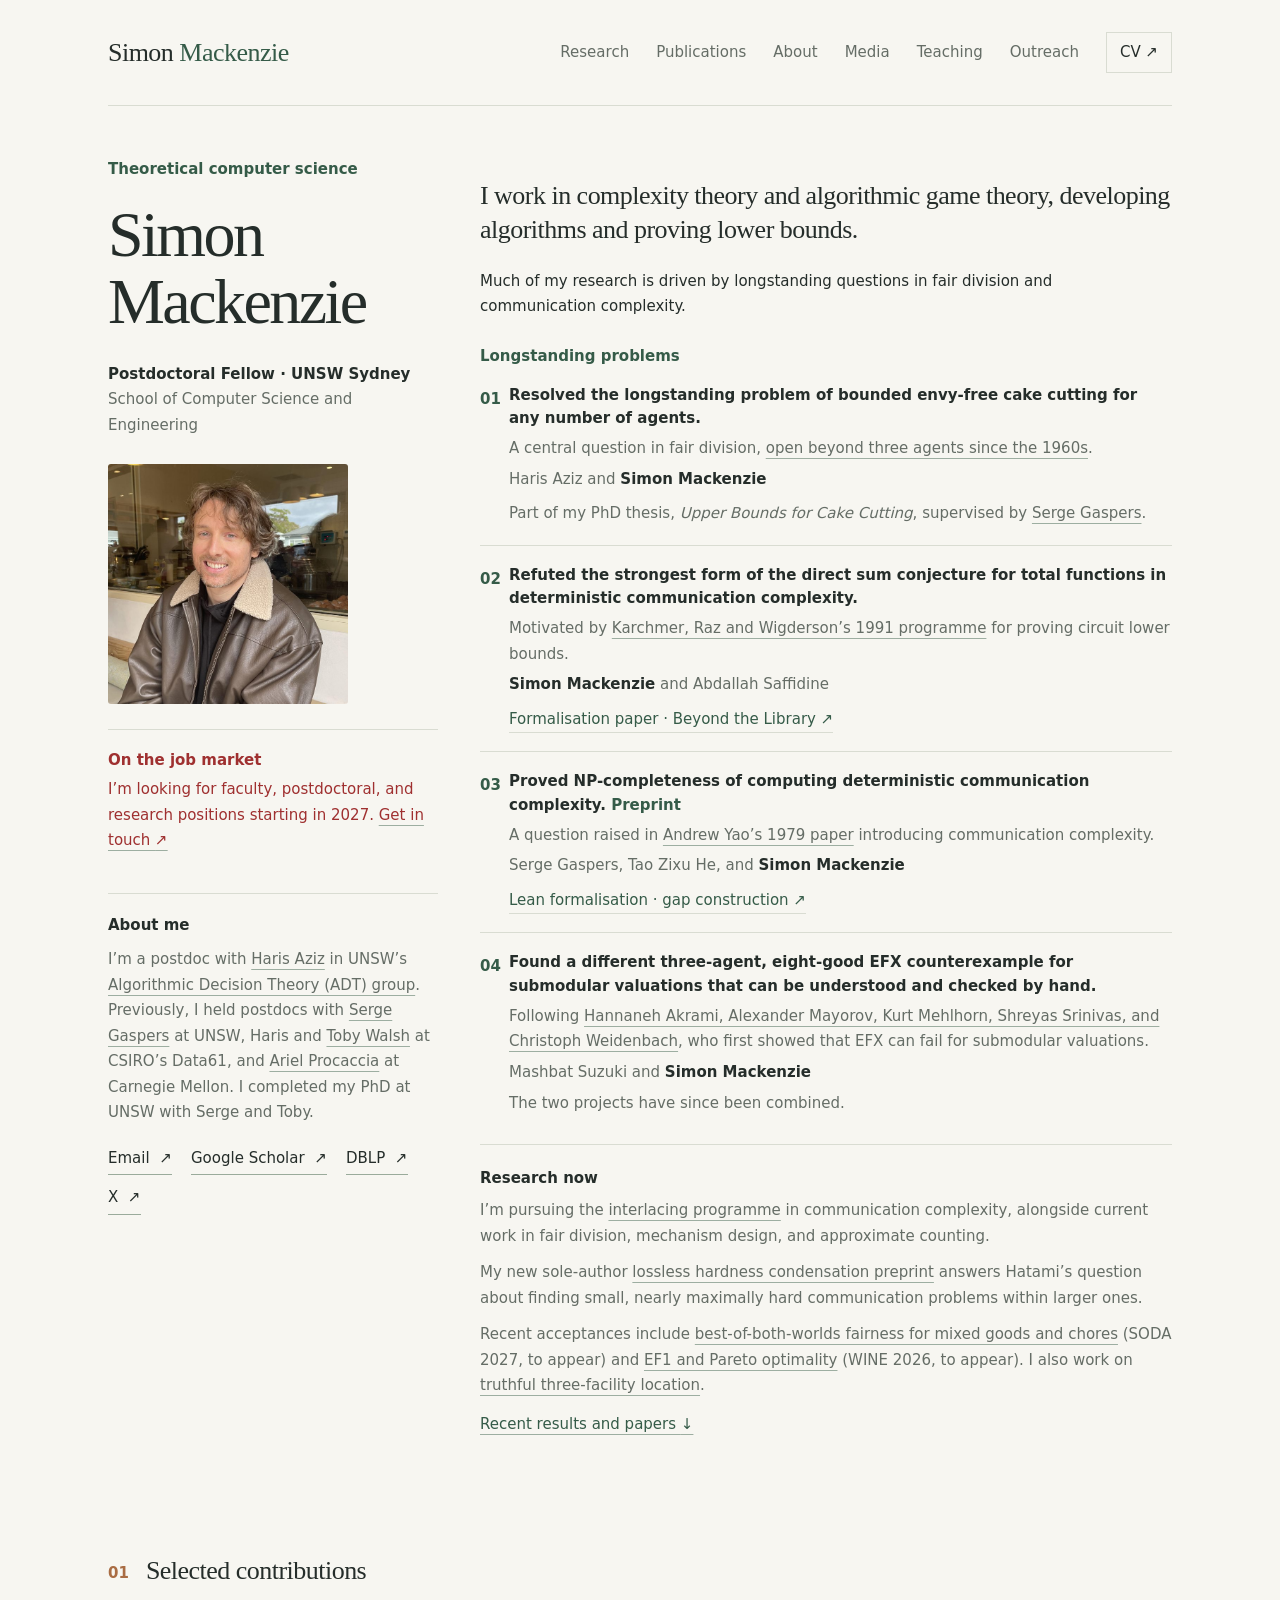
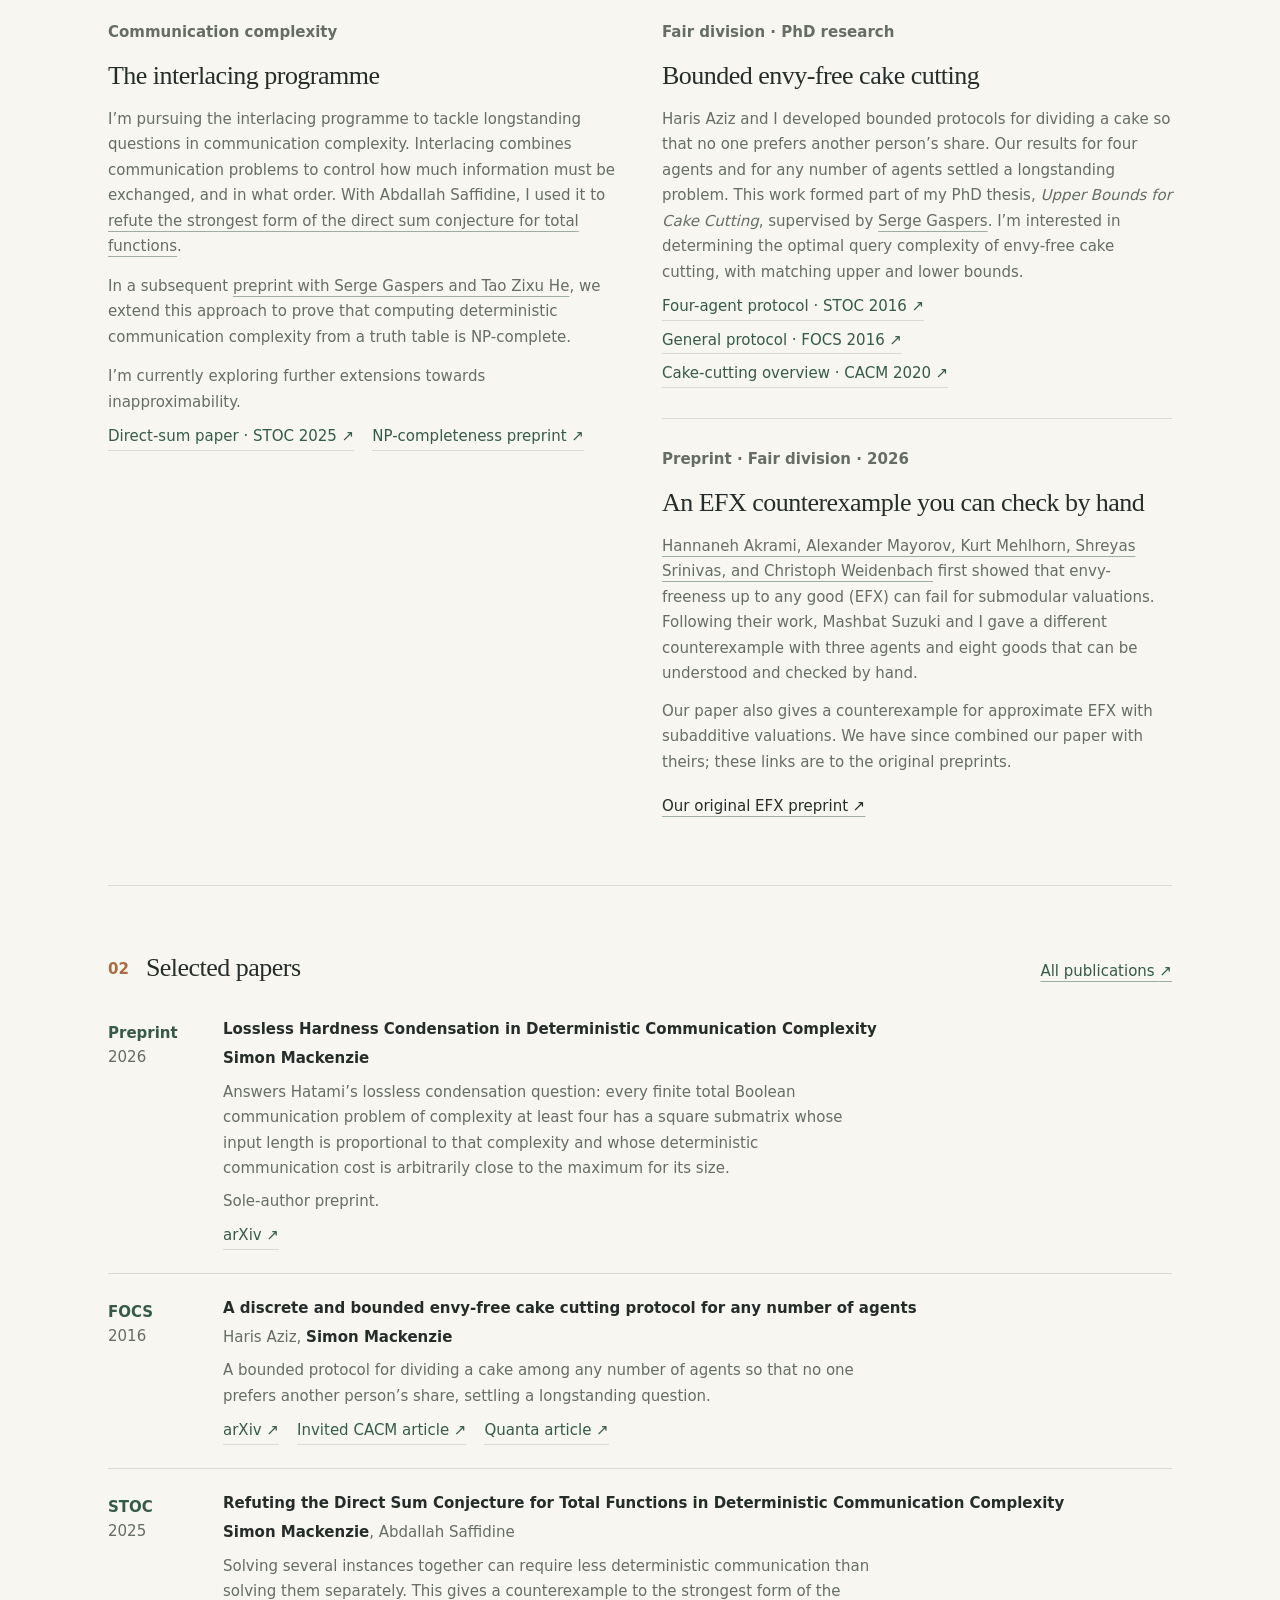
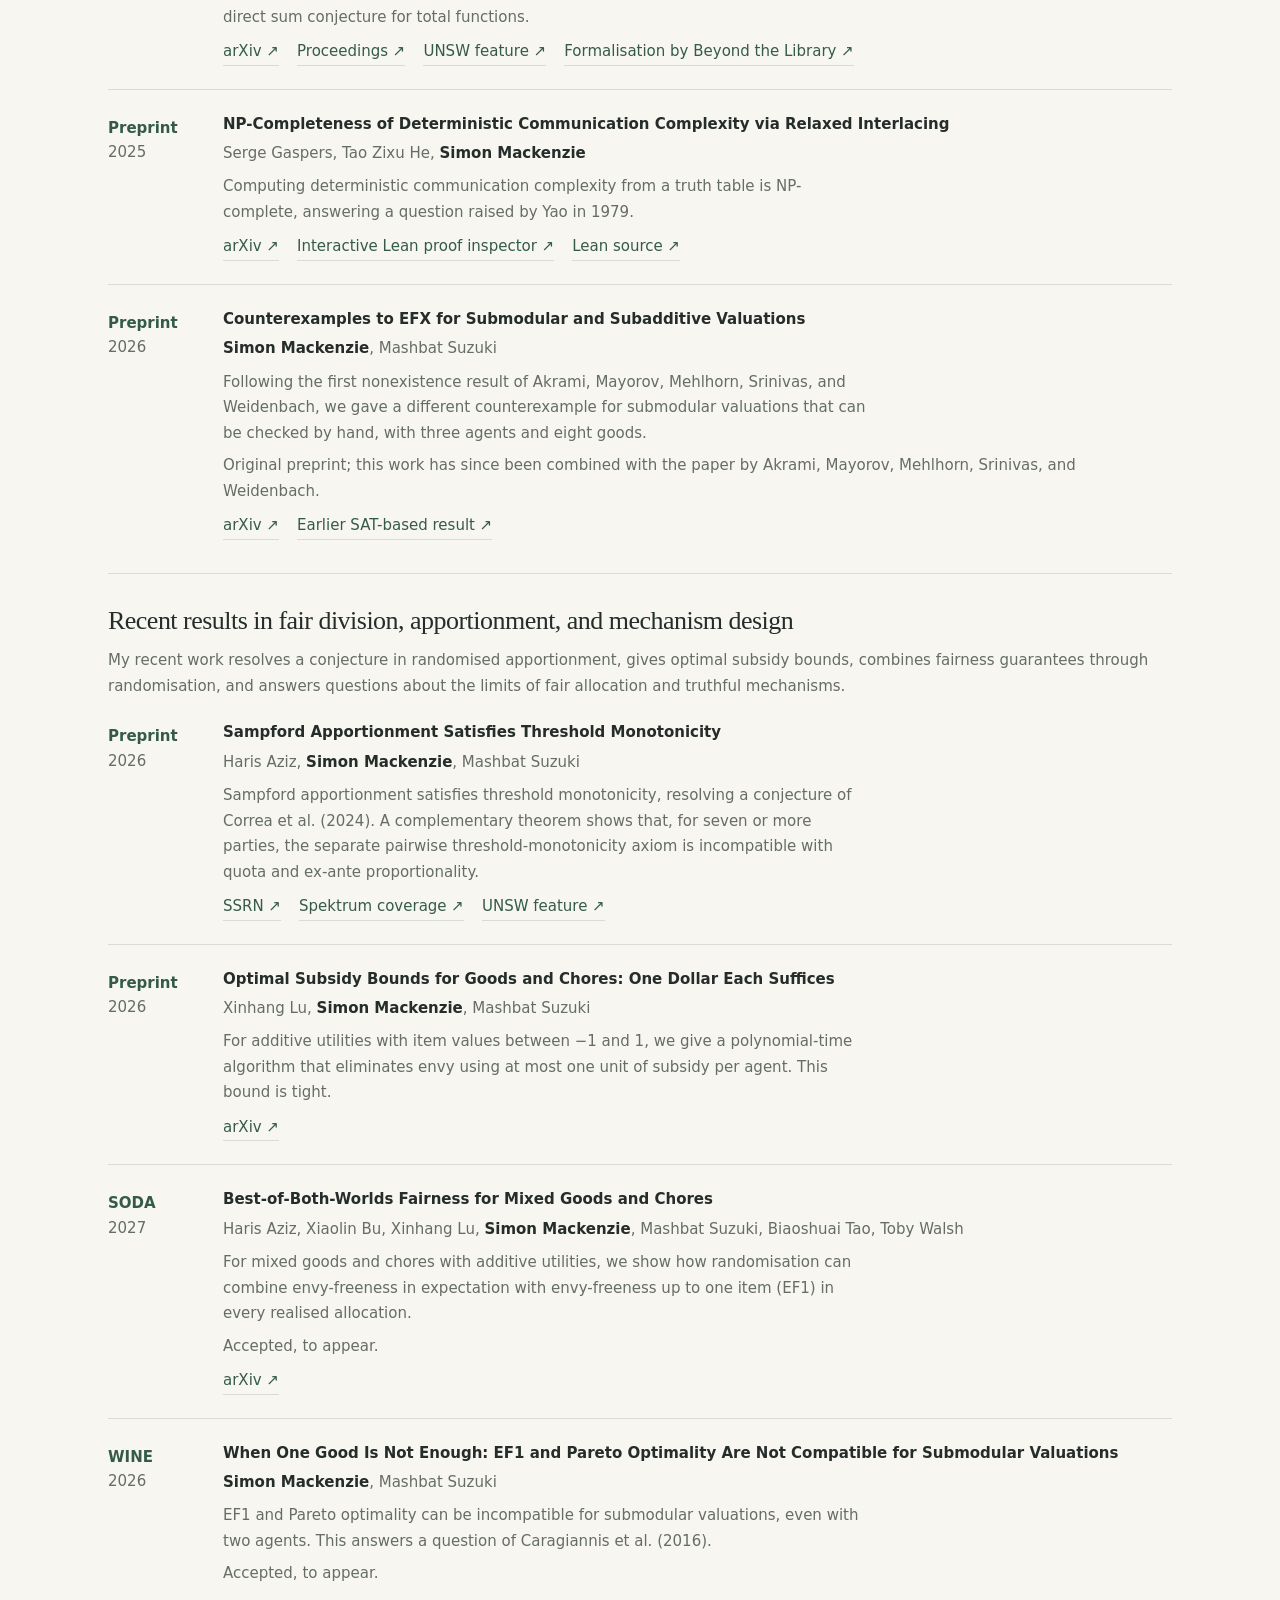
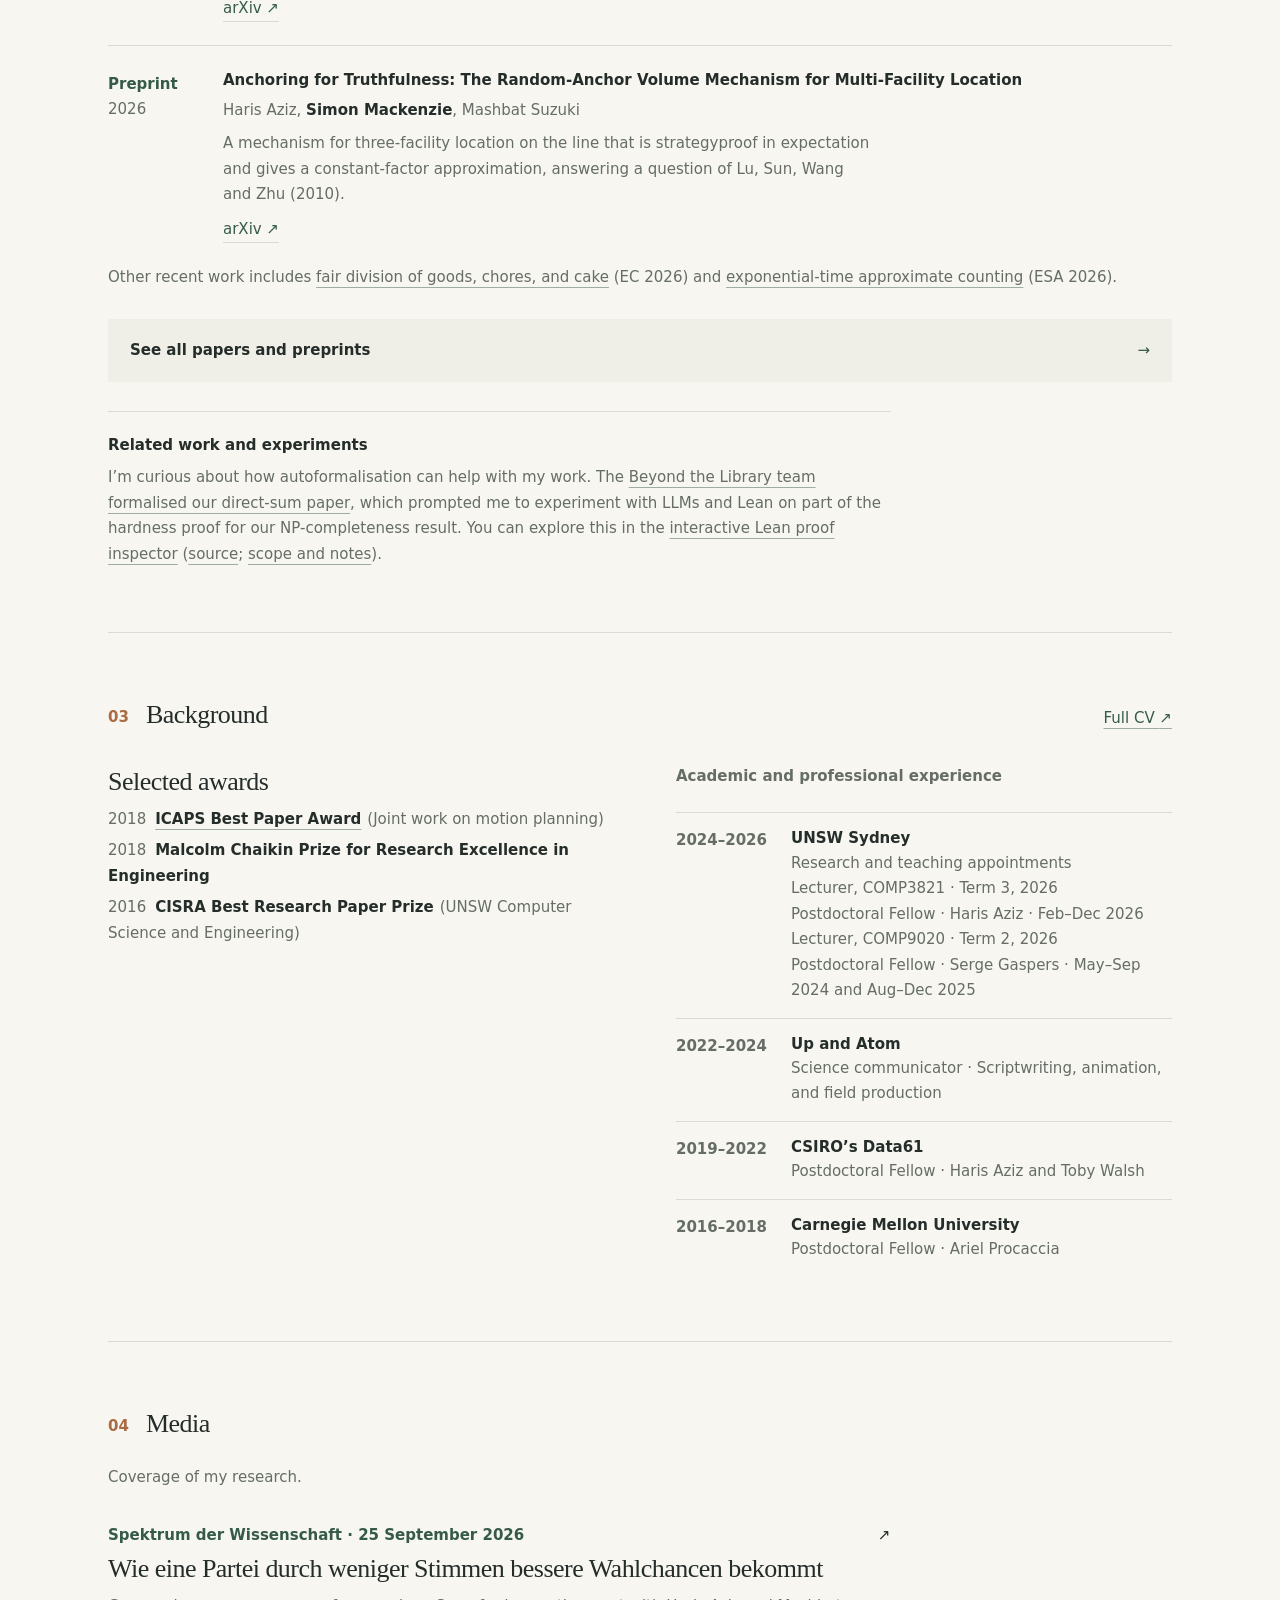
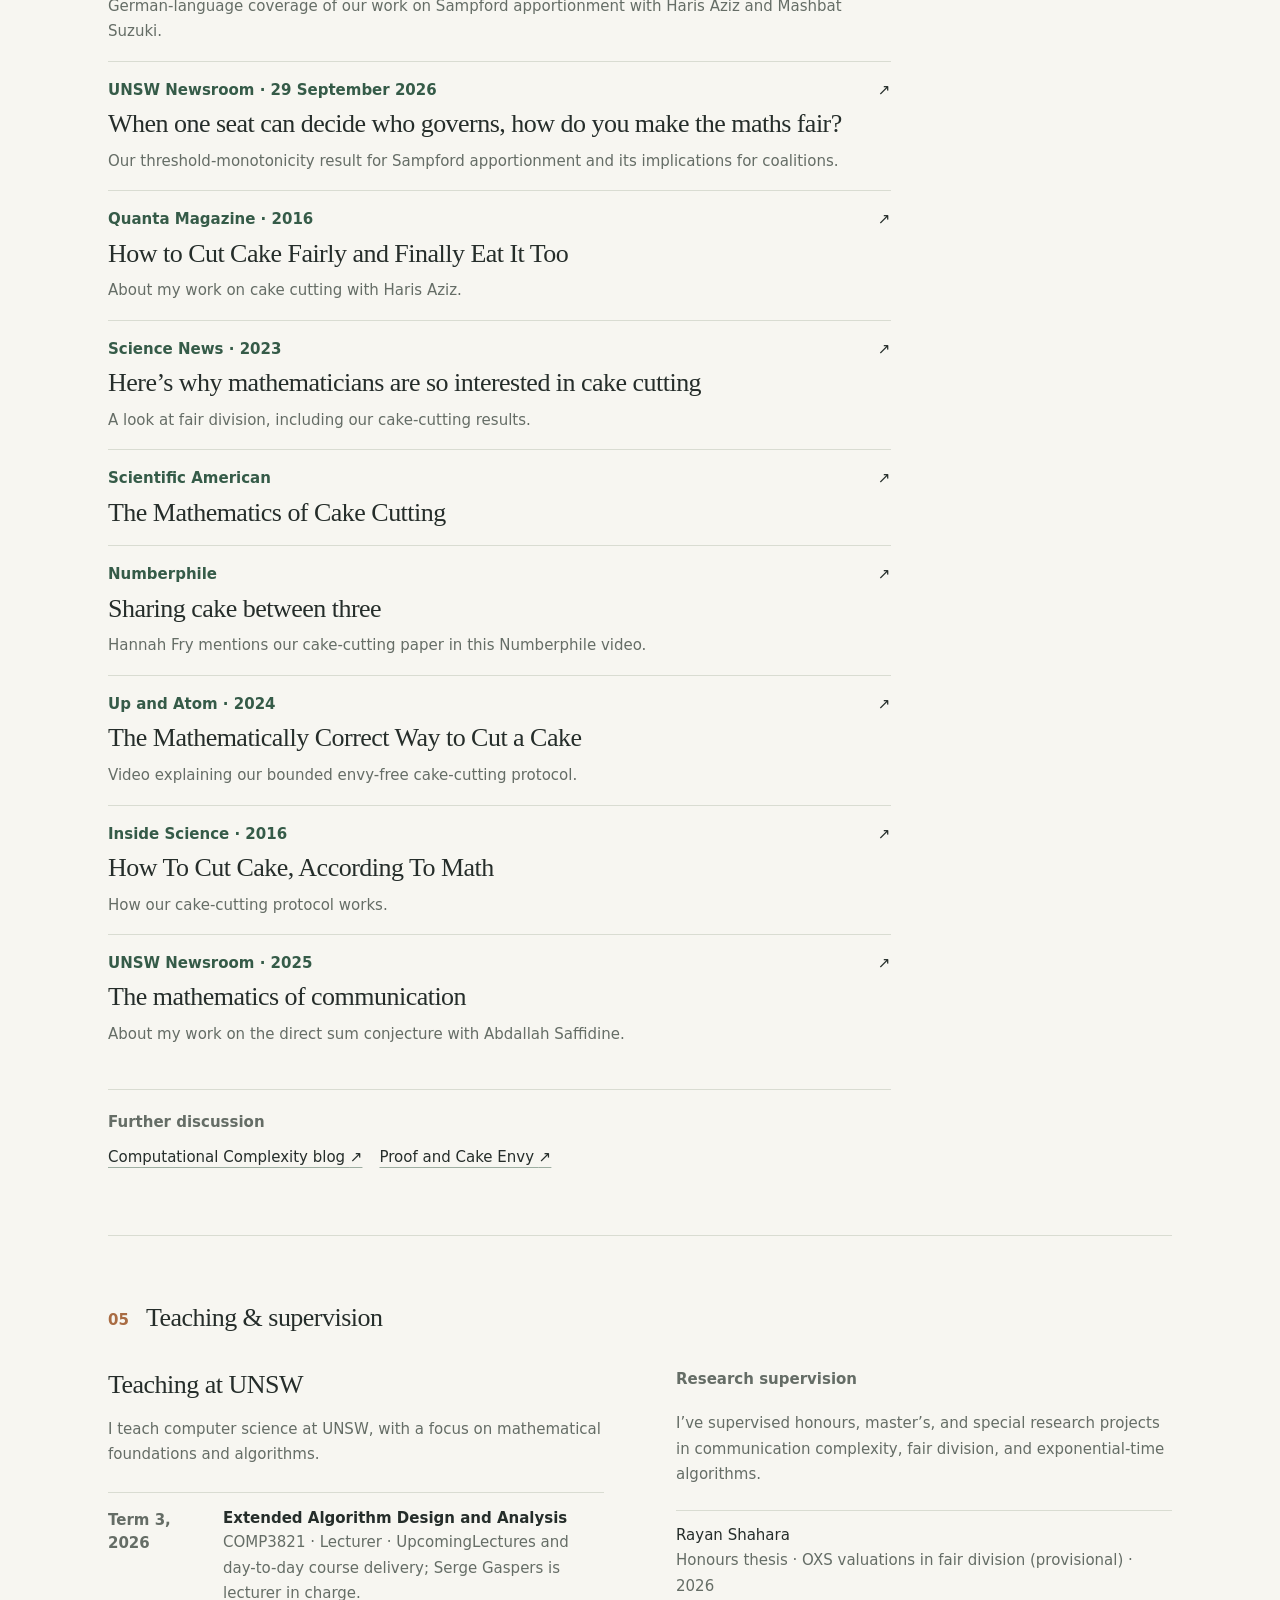
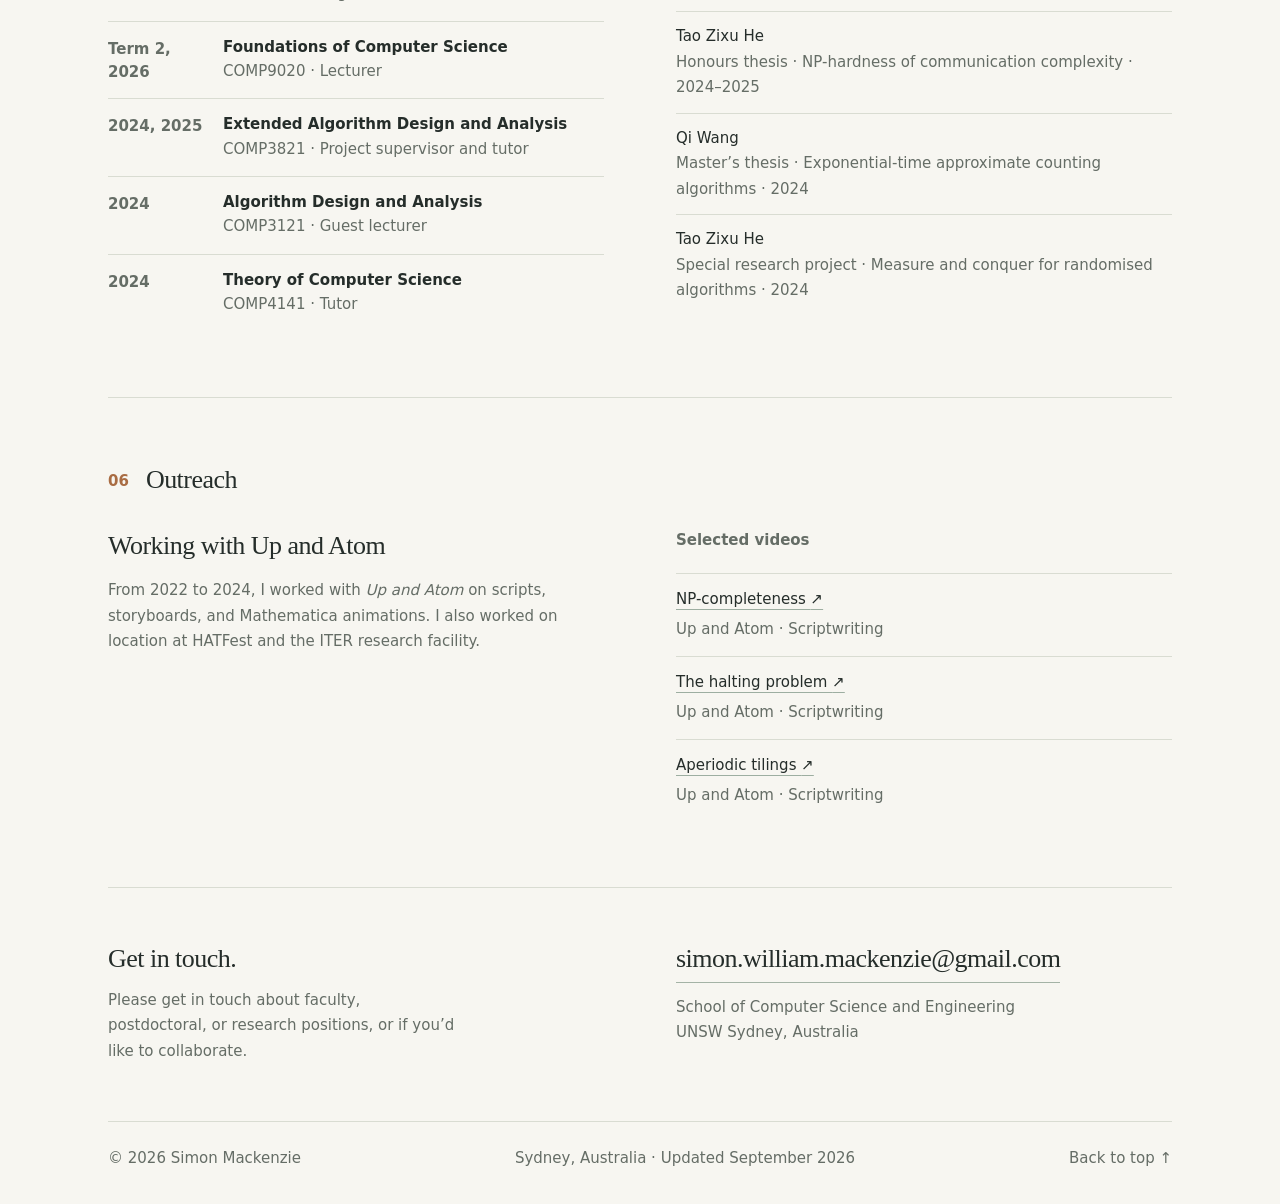
==== commit 11ea3480: "Refresh EC and ESA entries and remove manuscript review labels" ====
--- a/index.html
+++ b/index.html
@@ -2,7 +2,7 @@
 <section class="hero" aria-labelledby="name"><div class="hero-identity"><p class="eyebrow">Theoretical computer science</p><h1 id="name">Simon<br> Mackenzie</h1><p class="role"><strong>Postdoctoral Fellow · UNSW Sydney</strong><br>School of Computer Science and Engineering</p><img class="profile-photo" src="./assets/simon-mackenzie.jpg" alt="Simon Mackenzie" width="720" height="679" decoding="async" fetchpriority="high"><div class="hero-note"><span class="eyebrow">On the job market</span><span>I’m looking for faculty, postdoctoral, and research positions starting in 2027. <a href="mailto:simon.william.mackenzie@gmail.com">Get in touch <span aria-hidden="true">↗</span></a></span></div></div><div class="intro"><p class="lead">I work in complexity theory and algorithmic game theory, developing algorithms and proving lower bounds.</p><p class="research-focus achievement">Much of my research is driven by longstanding questions in fair division and communication complexity.</p><h2 class="results-heading">Longstanding problems</h2><ul class="result-summary" aria-label="Selected research results"><li><a class="result-statement" href="https://arxiv.org/abs/1604.03655">Resolved the longstanding problem of bounded envy-free cake cutting for any number of agents.</a><span class="result-context">A central question in fair division, <a href="https://arxiv.org/abs/1508.05143">open beyond three agents since the 1960s</a>.</span><span class="result-authors">Haris Aziz and <strong>Simon Mackenzie</strong></span><span class="result-context thesis-connection">Part of my PhD thesis, <em>Upper Bounds for Cake Cutting</em>, supervised by <a href="https://serggasp.github.io/">Serge Gaspers</a>.</span></li><li><a class="result-statement" href="https://arxiv.org/abs/2411.19003">Refuted the strongest form of the direct sum conjecture for total functions in deterministic communication complexity.</a><span class="result-context">Motivated by <a href="https://www.math.ias.edu/~avi/PUBLICATIONS/KarchmerRaWi1995.pdf">Karchmer, Raz and Wigderson’s 1991 programme</a> for proving circuit lower bounds.</span><span class="result-authors"><strong>Simon Mackenzie</strong> and Abdallah Saffidine</span><div class="paper-links result-formalisation"><a href="https://arxiv.org/abs/2606.31134">Formalisation paper · Beyond the Library <span aria-hidden="true">↗</span></a></div></li><li><a class="result-statement" href="https://arxiv.org/abs/2508.05597">Proved NP-completeness of computing deterministic communication complexity. <span class="result-status">Preprint</span></a><span class="result-context">A question raised in <a href="https://doi.org/10.1145/800135.804414">Andrew Yao’s 1979 paper</a> introducing communication complexity.</span><span class="result-authors">Serge Gaspers, Tao Zixu He, and <strong>Simon Mackenzie</strong></span><div class="paper-links result-formalisation"><a href="https://simonwmackenzie.github.io/npcc-lean/inspector/">Lean formalisation · gap construction <span aria-hidden="true">↗</span></a></div></li><li><a class="result-statement" href="https://arxiv.org/abs/2605.06451">Found a different three-agent, eight-good EFX counterexample for submodular valuations that can be understood and checked by hand.</a><span class="result-context">Following <a href="https://arxiv.org/abs/2604.18216">Hannaneh Akrami, Alexander Mayorov, Kurt Mehlhorn, Shreyas Srinivas, and Christoph Weidenbach</a>, who first showed that EFX can fail for submodular valuations.</span><span class="result-authors">Mashbat Suzuki and <strong>Simon Mackenzie</strong></span><span class="result-context">The two projects have since been combined.</span></li></ul><div class="research-now"><h2>Research now</h2><p>I’m pursuing the <a href="#interlacing">interlacing programme</a> in communication complexity, alongside current work in fair division, mechanism design, and approximate counting.</p><p>My new sole-author <a href="https://arxiv.org/abs/2609.28691">lossless hardness condensation preprint</a> answers Hatami’s question about finding small, nearly maximally hard communication problems within larger ones.</p><p>Recent acceptances include <a href="https://arxiv.org/abs/2607.10232">best-of-both-worlds fairness for mixed goods and chores</a> (SODA 2027, to appear) and <a href="https://arxiv.org/abs/2607.17811">EF1 and Pareto optimality</a> (WINE 2026, to appear). I also work on <a href="https://arxiv.org/abs/2608.16550">truthful three-facility location</a>.</p><a class="recent-results-link" href="#current-work">Recent results and papers <span aria-hidden="true">↓</span></a></div></div><div class="intro-biography" aria-labelledby="biography-heading"><h2 id="biography-heading">About me</h2><p class="academic-context">I’m a postdoc with <a href="https://sites.google.com/site/harisaziz/">Haris Aziz</a> in UNSW’s <a href="https://www.unsw.edu.au/engineering/our-schools/computer-science-and-engineering/our-research/research-groups/algorithmic-decision-theory">Algorithmic Decision Theory (ADT) group</a>. Previously, I held postdocs with <a href="https://serggasp.github.io/">Serge Gaspers</a> at UNSW, Haris and <a href="https://cgi.cse.unsw.edu.au/~tw/index.html">Toby Walsh</a> at CSIRO’s Data61, and <a href="https://procaccia.info/">Ariel Procaccia</a> at Carnegie Mellon. I completed my PhD at UNSW with Serge and Toby.</p><div class="text-links"><a href="mailto:simon.william.mackenzie@gmail.com">Email <span class="arrow" aria-hidden="true">↗</span></a><a href="https://scholar.google.com/citations?user=cBUn3E8AAAAJ">Google Scholar <span class="arrow" aria-hidden="true">↗</span></a><a href="https://dblp.org/pid/139/0823.html">DBLP <span class="arrow" aria-hidden="true">↗</span></a><a href="https://x.com/SimonWMackenzie">X <span class="arrow" aria-hidden="true">↗</span></a></div></div></section>
 
 <section class="section" id="research"><div class="section-heading"><h2><span class="number">01</span>Selected contributions</h2></div><div class="research-grid research-programme-grid"><article class="research-item research-programme" id="interlacing"><p class="eyebrow">Communication complexity</p><h3>The interlacing programme</h3><p>I’m pursuing the interlacing programme to tackle longstanding questions in communication complexity. Interlacing combines communication problems to control how much information must be exchanged, and in what order. With Abdallah Saffidine, I used it to <a href="https://arxiv.org/abs/2411.19003">refute the strongest form of the direct sum conjecture for total functions</a>.</p><p>In a subsequent <a href="https://arxiv.org/abs/2508.05597">preprint with Serge Gaspers and Tao Zixu He</a>, we extend this approach to prove that computing deterministic communication complexity from a truth table is NP-complete.</p><p>I’m currently exploring further extensions towards inapproximability.</p><div class="paper-links"><a href="https://arxiv.org/abs/2411.19003">Direct-sum paper · STOC 2025 <span aria-hidden="true">↗</span></a><a href="https://arxiv.org/abs/2508.05597">NP-completeness preprint <span aria-hidden="true">↗</span></a></div></article><article class="research-item"><p class="eyebrow">Fair division · PhD research</p><h3>Bounded envy-free cake cutting</h3><p>Haris Aziz and I developed bounded protocols for dividing a cake so that no one prefers another person’s share. Our results for four agents and for any number of agents settled a longstanding problem. This work formed part of my PhD thesis, <em>Upper Bounds for Cake Cutting</em>, supervised by <a href="https://serggasp.github.io/">Serge Gaspers</a>. I’m interested in determining the optimal query complexity of envy-free cake cutting, with matching upper and lower bounds.</p><div class="paper-links"><a href="https://arxiv.org/abs/1508.05143">Four-agent protocol · STOC 2016 <span aria-hidden="true">↗</span></a><a href="https://arxiv.org/abs/1604.03655">General protocol · FOCS 2016 <span aria-hidden="true">↗</span></a><a href="https://dl.acm.org/doi/10.1145/3382129">Cake-cutting overview · CACM 2020 <span aria-hidden="true">↗</span></a></div></article><article class="research-item" id="efx"><p class="eyebrow">Preprint · Fair division · 2026</p><h3>An EFX counterexample you can check by hand</h3><p><a href="https://arxiv.org/abs/2604.18216">Hannaneh Akrami, Alexander Mayorov, Kurt Mehlhorn, Shreyas Srinivas, and Christoph Weidenbach</a> first showed that envy-freeness up to any good (EFX) can fail for submodular valuations. Following their work, Mashbat Suzuki and I gave a different counterexample with three agents and eight goods that can be understood and checked by hand.</p><p class="efx-context">Our paper also gives a counterexample for approximate EFX with subadditive valuations. We have since combined our paper with theirs; these links are to the original preprints.</p><a href="https://arxiv.org/abs/2605.06451">Our original EFX preprint <span aria-hidden="true">↗</span></a></article></div></section>
-<section class="section" id="papers"><div class="section-heading"><h2><span class="number">02</span>Selected papers</h2><a href="./publications.html">All publications <span aria-hidden="true">↗</span></a></div><ol class="papers"><li class="paper" data-paper="mackenzie2026condensation" data-topic="communication" data-search="Lossless Hardness Condensation in Deterministic Communication Complexity Simon Mackenzie 2026 Preprint preprint Sole-author preprint. Answers Hatami’s lossless condensation question: every finite total Boolean communication problem of complexity at least four has a square submatrix whose input length is proportional to that complexity and whose deterministic communication cost is arbitrarily close to the maximum for its size."><div class="paper-meta"><strong>Preprint</strong>2026</div><div><h3><a href="https://arxiv.org/abs/2609.28691">Lossless Hardness Condensation in Deterministic Communication Complexity</a></h3><p class="authors"><strong>Simon Mackenzie</strong></p><p class="paper-description">Answers Hatami’s lossless condensation question: every finite total Boolean communication problem of complexity at least four has a square submatrix whose input length is proportional to that complexity and whose deterministic communication cost is arbitrarily close to the maximum for its size.</p><p class="paper-note">Sole-author preprint.</p><div class="paper-links"><a href="https://arxiv.org/abs/2609.28691">arXiv <span aria-hidden="true">↗</span></a></div></div></li><li class="paper" data-paper="aziz2016discrete" data-topic="fair-division" data-search="A discrete and bounded envy-free cake cutting protocol for any number of agents Haris Aziz Simon Mackenzie 2016 FOCS conference  A bounded protocol for dividing a cake among any number of agents so that no one prefers another person’s share, settling a longstanding question."><div class="paper-meta"><strong>FOCS</strong>2016</div><div><h3><a href="https://arxiv.org/abs/1604.03655">A discrete and bounded envy-free cake cutting protocol for any number of agents</a></h3><p class="authors">Haris Aziz, <strong>Simon Mackenzie</strong></p><p class="paper-description">A bounded protocol for dividing a cake among any number of agents so that no one prefers another person’s share, settling a longstanding question.</p><div class="paper-links"><a href="https://arxiv.org/abs/1604.03655">arXiv <span aria-hidden="true">↗</span></a><a href="https://dl.acm.org/doi/10.1145/3382129">Invited CACM article <span aria-hidden="true">↗</span></a><a href="https://www.quantamagazine.org/new-algorithm-solves-cake-cutting-problem-20161006/">Quanta article <span aria-hidden="true">↗</span></a></div></div></li><li class="paper" data-paper="mackenzie2025refuting" data-topic="communication" data-search="Refuting the Direct Sum Conjecture for Total Functions in Deterministic Communication Complexity Simon Mackenzie Abdallah Saffidine 2025 STOC conference  Solving several instances together can require less deterministic communication than solving them separately. This gives a counterexample to the strongest form of the direct sum conjecture for total functions."><div class="paper-meta"><strong>STOC</strong>2025</div><div><h3><a href="https://arxiv.org/abs/2411.19003">Refuting the Direct Sum Conjecture for Total Functions in Deterministic Communication Complexity</a></h3><p class="authors"><strong>Simon Mackenzie</strong>, Abdallah Saffidine</p><p class="paper-description">Solving several instances together can require less deterministic communication than solving them separately. This gives a counterexample to the strongest form of the direct sum conjecture for total functions.</p><div class="paper-links"><a href="https://arxiv.org/abs/2411.19003">arXiv <span aria-hidden="true">↗</span></a><a href="https://dl.acm.org/doi/10.1145/3717823.3718148">Proceedings <span aria-hidden="true">↗</span></a><a href="https://www.unsw.edu.au/news/2025/03/communication-complexity--why-a-new-mathematical-formula-could-h">UNSW feature <span aria-hidden="true">↗</span></a><a href="https://beyondthelibrary.github.io/formal_arxiv/p/Refuting/">Formalisation by Beyond the Library <span aria-hidden="true">↗</span></a></div></div></li><li class="paper" data-paper="gaspers2025interlacing" data-topic="communication" data-search="NP-Completeness of Deterministic Communication Complexity via Relaxed Interlacing Serge Gaspers Tao Zixu He Simon Mackenzie 2025 Preprint preprint  Computing deterministic communication complexity from a truth table is NP-complete, answering a question raised by Yao in 1979."><div class="paper-meta"><strong>Preprint</strong>2025</div><div><h3><a href="https://arxiv.org/abs/2508.05597">NP-Completeness of Deterministic Communication Complexity via Relaxed Interlacing</a></h3><p class="authors">Serge Gaspers, Tao Zixu He, <strong>Simon Mackenzie</strong></p><p class="paper-description">Computing deterministic communication complexity from a truth table is NP-complete, answering a question raised by Yao in 1979.</p><div class="paper-links"><a href="https://arxiv.org/abs/2508.05597">arXiv <span aria-hidden="true">↗</span></a><a href="https://simonwmackenzie.github.io/npcc-lean/inspector/">Interactive Lean proof inspector <span aria-hidden="true">↗</span></a><a href="https://github.com/simonwmackenzie/npcc-lean">Lean source <span aria-hidden="true">↗</span></a></div></div></li><li class="paper" data-paper="mackenzie2026efx" data-topic="fair-division" data-search="Counterexamples to EFX for Submodular and Subadditive Valuations Simon Mackenzie Mashbat Suzuki 2026 Preprint preprint Original preprint; this work has since been combined with the paper by Akrami, Mayorov, Mehlhorn, Srinivas, and Weidenbach. Following the first nonexistence result of Akrami, Mayorov, Mehlhorn, Srinivas, and Weidenbach, we gave a different counterexample for submodular valuations that can be checked by hand, with three agents and eight goods."><div class="paper-meta"><strong>Preprint</strong>2026</div><div><h3><a href="https://arxiv.org/abs/2605.06451">Counterexamples to EFX for Submodular and Subadditive Valuations</a></h3><p class="authors"><strong>Simon Mackenzie</strong>, Mashbat Suzuki</p><p class="paper-description">Following the first nonexistence result of Akrami, Mayorov, Mehlhorn, Srinivas, and Weidenbach, we gave a different counterexample for submodular valuations that can be checked by hand, with three agents and eight goods.</p><p class="paper-note">Original preprint; this work has since been combined with the paper by Akrami, Mayorov, Mehlhorn, Srinivas, and Weidenbach.</p><div class="paper-links"><a href="https://arxiv.org/abs/2605.06451">arXiv <span aria-hidden="true">↗</span></a><a href="https://arxiv.org/abs/2604.18216">Earlier SAT-based result <span aria-hidden="true">↗</span></a></div></div></li></ol><div class="current-work" id="current-work"><h3>Recent results in fair division, apportionment, and mechanism design</h3><p>My recent work resolves a conjecture in randomised apportionment, gives optimal subsidy bounds, combines fairness guarantees through randomisation, and answers questions about the limits of fair allocation and truthful mechanisms.</p><ol class="papers"><li class="paper" data-paper="aziz2026sampford" data-topic="social-choice" data-search="Sampford Apportionment Satisfies Threshold Monotonicity Haris Aziz Simon Mackenzie Mashbat Suzuki 2026 Preprint preprint  Sampford apportionment satisfies threshold monotonicity, resolving a conjecture of Correa et al. (2024). A complementary theorem shows that, for seven or more parties, the separate pairwise threshold-monotonicity axiom is incompatible with quota and ex-ante proportionality."><div class="paper-meta"><strong>Preprint</strong>2026</div><div><h3><a href="https://papers.ssrn.com/sol3/papers.cfm?abstract_id=7346803">Sampford Apportionment Satisfies Threshold Monotonicity</a></h3><p class="authors">Haris Aziz, <strong>Simon Mackenzie</strong>, Mashbat Suzuki</p><p class="paper-description">Sampford apportionment satisfies threshold monotonicity, resolving a conjecture of Correa et al. (2024). A complementary theorem shows that, for seven or more parties, the separate pairwise threshold-monotonicity axiom is incompatible with quota and ex-ante proportionality.</p><div class="paper-links"><a href="https://papers.ssrn.com/sol3/papers.cfm?abstract_id=7346803">SSRN <span aria-hidden="true">↗</span></a><a href="https://www.spektrum.de/kolumne/paradoxa-in-wahlen-weniger-sitze-trotz-mehr-stimmen/2345764">Spektrum coverage <span aria-hidden="true">↗</span></a><a href="https://www.unsw.edu.au/news/2026/09/When-one-seat-can-decide-governs-how-make-maths-fair">UNSW feature <span aria-hidden="true">↗</span></a></div></div></li><li class="paper" data-paper="lu2026subsidy" data-topic="fair-division" data-search="Optimal Subsidy Bounds for Goods and Chores: One Dollar Each Suffices Xinhang Lu Simon Mackenzie Mashbat Suzuki 2026 Preprint preprint Under review for the ACM-SIAM Symposium on Discrete Algorithms (SODA). For additive utilities with item values between −1 and 1, we give a polynomial-time algorithm that eliminates envy using at most one unit of subsidy per agent. This bound is tight."><div class="paper-meta"><strong>Preprint</strong>2026</div><div><h3><a href="https://arxiv.org/abs/2607.10089">Optimal Subsidy Bounds for Goods and Chores: One Dollar Each Suffices</a></h3><p class="authors">Xinhang Lu, <strong>Simon Mackenzie</strong>, Mashbat Suzuki</p><p class="paper-description">For additive utilities with item values between −1 and 1, we give a polynomial-time algorithm that eliminates envy using at most one unit of subsidy per agent. This bound is tight.</p><p class="paper-note">Under review for the ACM-SIAM Symposium on Discrete Algorithms (SODA).</p><div class="paper-links"><a href="https://arxiv.org/abs/2607.10089">arXiv <span aria-hidden="true">↗</span></a></div></div></li><li class="paper" data-paper="aziz2026best" data-topic="fair-division" data-search="Best-of-Both-Worlds Fairness for Mixed Goods and Chores Haris Aziz Xiaolin Bu Xinhang Lu Simon Mackenzie Mashbat Suzuki Biaoshuai Tao Toby Walsh 2027 SODA conference Accepted, to appear. For mixed goods and chores with additive utilities, we show how randomisation can combine envy-freeness in expectation with envy-freeness up to one item (EF1) in every realised allocation."><div class="paper-meta"><strong>SODA</strong>2027</div><div><h3><a href="https://arxiv.org/abs/2607.10232">Best-of-Both-Worlds Fairness for Mixed Goods and Chores</a></h3><p class="authors">Haris Aziz, Xiaolin Bu, Xinhang Lu, <strong>Simon Mackenzie</strong>, Mashbat Suzuki, Biaoshuai Tao, Toby Walsh</p><p class="paper-description">For mixed goods and chores with additive utilities, we show how randomisation can combine envy-freeness in expectation with envy-freeness up to one item (EF1) in every realised allocation.</p><p class="paper-note">Accepted, to appear.</p><div class="paper-links"><a href="https://arxiv.org/abs/2607.10232">arXiv <span aria-hidden="true">↗</span></a></div></div></li><li class="paper" data-paper="mackenzie2026ef1" data-topic="fair-division" data-search="When One Good Is Not Enough: EF1 and Pareto Optimality Are Not Compatible for Submodular Valuations Simon Mackenzie Mashbat Suzuki 2026 WINE conference Accepted, to appear. EF1 and Pareto optimality can be incompatible for submodular valuations, even with two agents. This answers a question of Caragiannis et al. (2016)."><div class="paper-meta"><strong>WINE</strong>2026</div><div><h3><a href="https://arxiv.org/abs/2607.17811">When One Good Is Not Enough: EF1 and Pareto Optimality Are Not Compatible for Submodular Valuations</a></h3><p class="authors"><strong>Simon Mackenzie</strong>, Mashbat Suzuki</p><p class="paper-description">EF1 and Pareto optimality can be incompatible for submodular valuations, even with two agents. This answers a question of Caragiannis et al. (2016).</p><p class="paper-note">Accepted, to appear.</p><div class="paper-links"><a href="https://arxiv.org/abs/2607.17811">arXiv <span aria-hidden="true">↗</span></a></div></div></li><li class="paper" data-paper="aziz2026anchor" data-topic="social-choice" data-search="Anchoring for Truthfulness: The Random-Anchor Volume Mechanism for Multi-Facility Location Haris Aziz Simon Mackenzie Mashbat Suzuki 2026 Preprint preprint  A mechanism for three-facility location on the line that is strategyproof in expectation and gives a constant-factor approximation, answering a question of Lu, Sun, Wang and Zhu (2010)."><div class="paper-meta"><strong>Preprint</strong>2026</div><div><h3><a href="https://arxiv.org/abs/2608.16550">Anchoring for Truthfulness: The Random-Anchor Volume Mechanism for Multi-Facility Location</a></h3><p class="authors">Haris Aziz, <strong>Simon Mackenzie</strong>, Mashbat Suzuki</p><p class="paper-description">A mechanism for three-facility location on the line that is strategyproof in expectation and gives a constant-factor approximation, answering a question of Lu, Sun, Wang and Zhu (2010).</p><div class="paper-links"><a href="https://arxiv.org/abs/2608.16550">arXiv <span aria-hidden="true">↗</span></a></div></div></li></ol><p class="current-note">Other recent work includes <a href="https://arxiv.org/abs/2511.04891">fair division of goods, chores, and cake</a> (EC 2026, forthcoming) and <a href="https://arxiv.org/abs/2607.06393">exponential-time approximate counting</a> (ESA 2026, forthcoming).</p></div><a class="all-papers" href="./publications.html"><span>See all papers and preprints</span><span class="arrow" aria-hidden="true">→</span></a><aside class="research-aside" id="autoformalisation" aria-labelledby="related-work-heading"><h3 id="related-work-heading">Related work and experiments</h3><p>I’m curious about how autoformalisation can help with my work. The <a href="https://beyondthelibrary.github.io/formal_arxiv/p/Refuting/">Beyond the Library team formalised our direct-sum paper</a>, which prompted me to experiment with LLMs and Lean on part of the hardness proof for our NP-completeness result. You can explore this in the <a href="https://simonwmackenzie.github.io/npcc-lean/inspector/">interactive Lean proof inspector</a> (<a href="https://github.com/simonwmackenzie/npcc-lean">source</a>; <a href="https://github.com/simonwmackenzie/npcc-lean/blob/main/lean/AUDIT.md">scope and notes</a>).</p></aside></section>
+<section class="section" id="papers"><div class="section-heading"><h2><span class="number">02</span>Selected papers</h2><a href="./publications.html">All publications <span aria-hidden="true">↗</span></a></div><ol class="papers"><li class="paper" data-paper="mackenzie2026condensation" data-topic="communication" data-search="Lossless Hardness Condensation in Deterministic Communication Complexity Simon Mackenzie 2026 Preprint preprint Sole-author preprint. Answers Hatami’s lossless condensation question: every finite total Boolean communication problem of complexity at least four has a square submatrix whose input length is proportional to that complexity and whose deterministic communication cost is arbitrarily close to the maximum for its size."><div class="paper-meta"><strong>Preprint</strong>2026</div><div><h3><a href="https://arxiv.org/abs/2609.28691">Lossless Hardness Condensation in Deterministic Communication Complexity</a></h3><p class="authors"><strong>Simon Mackenzie</strong></p><p class="paper-description">Answers Hatami’s lossless condensation question: every finite total Boolean communication problem of complexity at least four has a square submatrix whose input length is proportional to that complexity and whose deterministic communication cost is arbitrarily close to the maximum for its size.</p><p class="paper-note">Sole-author preprint.</p><div class="paper-links"><a href="https://arxiv.org/abs/2609.28691">arXiv <span aria-hidden="true">↗</span></a></div></div></li><li class="paper" data-paper="aziz2016discrete" data-topic="fair-division" data-search="A discrete and bounded envy-free cake cutting protocol for any number of agents Haris Aziz Simon Mackenzie 2016 FOCS conference  A bounded protocol for dividing a cake among any number of agents so that no one prefers another person’s share, settling a longstanding question."><div class="paper-meta"><strong>FOCS</strong>2016</div><div><h3><a href="https://arxiv.org/abs/1604.03655">A discrete and bounded envy-free cake cutting protocol for any number of agents</a></h3><p class="authors">Haris Aziz, <strong>Simon Mackenzie</strong></p><p class="paper-description">A bounded protocol for dividing a cake among any number of agents so that no one prefers another person’s share, settling a longstanding question.</p><div class="paper-links"><a href="https://arxiv.org/abs/1604.03655">arXiv <span aria-hidden="true">↗</span></a><a href="https://dl.acm.org/doi/10.1145/3382129">Invited CACM article <span aria-hidden="true">↗</span></a><a href="https://www.quantamagazine.org/new-algorithm-solves-cake-cutting-problem-20161006/">Quanta article <span aria-hidden="true">↗</span></a></div></div></li><li class="paper" data-paper="mackenzie2025refuting" data-topic="communication" data-search="Refuting the Direct Sum Conjecture for Total Functions in Deterministic Communication Complexity Simon Mackenzie Abdallah Saffidine 2025 STOC conference  Solving several instances together can require less deterministic communication than solving them separately. This gives a counterexample to the strongest form of the direct sum conjecture for total functions."><div class="paper-meta"><strong>STOC</strong>2025</div><div><h3><a href="https://arxiv.org/abs/2411.19003">Refuting the Direct Sum Conjecture for Total Functions in Deterministic Communication Complexity</a></h3><p class="authors"><strong>Simon Mackenzie</strong>, Abdallah Saffidine</p><p class="paper-description">Solving several instances together can require less deterministic communication than solving them separately. This gives a counterexample to the strongest form of the direct sum conjecture for total functions.</p><div class="paper-links"><a href="https://arxiv.org/abs/2411.19003">arXiv <span aria-hidden="true">↗</span></a><a href="https://dl.acm.org/doi/10.1145/3717823.3718148">Proceedings <span aria-hidden="true">↗</span></a><a href="https://www.unsw.edu.au/news/2025/03/communication-complexity--why-a-new-mathematical-formula-could-h">UNSW feature <span aria-hidden="true">↗</span></a><a href="https://beyondthelibrary.github.io/formal_arxiv/p/Refuting/">Formalisation by Beyond the Library <span aria-hidden="true">↗</span></a></div></div></li><li class="paper" data-paper="gaspers2025interlacing" data-topic="communication" data-search="NP-Completeness of Deterministic Communication Complexity via Relaxed Interlacing Serge Gaspers Tao Zixu He Simon Mackenzie 2025 Preprint preprint  Computing deterministic communication complexity from a truth table is NP-complete, answering a question raised by Yao in 1979."><div class="paper-meta"><strong>Preprint</strong>2025</div><div><h3><a href="https://arxiv.org/abs/2508.05597">NP-Completeness of Deterministic Communication Complexity via Relaxed Interlacing</a></h3><p class="authors">Serge Gaspers, Tao Zixu He, <strong>Simon Mackenzie</strong></p><p class="paper-description">Computing deterministic communication complexity from a truth table is NP-complete, answering a question raised by Yao in 1979.</p><div class="paper-links"><a href="https://arxiv.org/abs/2508.05597">arXiv <span aria-hidden="true">↗</span></a><a href="https://simonwmackenzie.github.io/npcc-lean/inspector/">Interactive Lean proof inspector <span aria-hidden="true">↗</span></a><a href="https://github.com/simonwmackenzie/npcc-lean">Lean source <span aria-hidden="true">↗</span></a></div></div></li><li class="paper" data-paper="mackenzie2026efx" data-topic="fair-division" data-search="Counterexamples to EFX for Submodular and Subadditive Valuations Simon Mackenzie Mashbat Suzuki 2026 Preprint preprint Original preprint; this work has since been combined with the paper by Akrami, Mayorov, Mehlhorn, Srinivas, and Weidenbach. Following the first nonexistence result of Akrami, Mayorov, Mehlhorn, Srinivas, and Weidenbach, we gave a different counterexample for submodular valuations that can be checked by hand, with three agents and eight goods."><div class="paper-meta"><strong>Preprint</strong>2026</div><div><h3><a href="https://arxiv.org/abs/2605.06451">Counterexamples to EFX for Submodular and Subadditive Valuations</a></h3><p class="authors"><strong>Simon Mackenzie</strong>, Mashbat Suzuki</p><p class="paper-description">Following the first nonexistence result of Akrami, Mayorov, Mehlhorn, Srinivas, and Weidenbach, we gave a different counterexample for submodular valuations that can be checked by hand, with three agents and eight goods.</p><p class="paper-note">Original preprint; this work has since been combined with the paper by Akrami, Mayorov, Mehlhorn, Srinivas, and Weidenbach.</p><div class="paper-links"><a href="https://arxiv.org/abs/2605.06451">arXiv <span aria-hidden="true">↗</span></a><a href="https://arxiv.org/abs/2604.18216">Earlier SAT-based result <span aria-hidden="true">↗</span></a></div></div></li></ol><div class="current-work" id="current-work"><h3>Recent results in fair division, apportionment, and mechanism design</h3><p>My recent work resolves a conjecture in randomised apportionment, gives optimal subsidy bounds, combines fairness guarantees through randomisation, and answers questions about the limits of fair allocation and truthful mechanisms.</p><ol class="papers"><li class="paper" data-paper="aziz2026sampford" data-topic="social-choice" data-search="Sampford Apportionment Satisfies Threshold Monotonicity Haris Aziz Simon Mackenzie Mashbat Suzuki 2026 Preprint preprint  Sampford apportionment satisfies threshold monotonicity, resolving a conjecture of Correa et al. (2024). A complementary theorem shows that, for seven or more parties, the separate pairwise threshold-monotonicity axiom is incompatible with quota and ex-ante proportionality."><div class="paper-meta"><strong>Preprint</strong>2026</div><div><h3><a href="https://papers.ssrn.com/sol3/papers.cfm?abstract_id=7346803">Sampford Apportionment Satisfies Threshold Monotonicity</a></h3><p class="authors">Haris Aziz, <strong>Simon Mackenzie</strong>, Mashbat Suzuki</p><p class="paper-description">Sampford apportionment satisfies threshold monotonicity, resolving a conjecture of Correa et al. (2024). A complementary theorem shows that, for seven or more parties, the separate pairwise threshold-monotonicity axiom is incompatible with quota and ex-ante proportionality.</p><div class="paper-links"><a href="https://papers.ssrn.com/sol3/papers.cfm?abstract_id=7346803">SSRN <span aria-hidden="true">↗</span></a><a href="https://www.spektrum.de/kolumne/paradoxa-in-wahlen-weniger-sitze-trotz-mehr-stimmen/2345764">Spektrum coverage <span aria-hidden="true">↗</span></a><a href="https://www.unsw.edu.au/news/2026/09/When-one-seat-can-decide-governs-how-make-maths-fair">UNSW feature <span aria-hidden="true">↗</span></a></div></div></li><li class="paper" data-paper="lu2026subsidy" data-topic="fair-division" data-search="Optimal Subsidy Bounds for Goods and Chores: One Dollar Each Suffices Xinhang Lu Simon Mackenzie Mashbat Suzuki 2026 Preprint preprint  For additive utilities with item values between −1 and 1, we give a polynomial-time algorithm that eliminates envy using at most one unit of subsidy per agent. This bound is tight."><div class="paper-meta"><strong>Preprint</strong>2026</div><div><h3><a href="https://arxiv.org/abs/2607.10089">Optimal Subsidy Bounds for Goods and Chores: One Dollar Each Suffices</a></h3><p class="authors">Xinhang Lu, <strong>Simon Mackenzie</strong>, Mashbat Suzuki</p><p class="paper-description">For additive utilities with item values between −1 and 1, we give a polynomial-time algorithm that eliminates envy using at most one unit of subsidy per agent. This bound is tight.</p><div class="paper-links"><a href="https://arxiv.org/abs/2607.10089">arXiv <span aria-hidden="true">↗</span></a></div></div></li><li class="paper" data-paper="aziz2026best" data-topic="fair-division" data-search="Best-of-Both-Worlds Fairness for Mixed Goods and Chores Haris Aziz Xiaolin Bu Xinhang Lu Simon Mackenzie Mashbat Suzuki Biaoshuai Tao Toby Walsh 2027 SODA conference Accepted, to appear. For mixed goods and chores with additive utilities, we show how randomisation can combine envy-freeness in expectation with envy-freeness up to one item (EF1) in every realised allocation."><div class="paper-meta"><strong>SODA</strong>2027</div><div><h3><a href="https://arxiv.org/abs/2607.10232">Best-of-Both-Worlds Fairness for Mixed Goods and Chores</a></h3><p class="authors">Haris Aziz, Xiaolin Bu, Xinhang Lu, <strong>Simon Mackenzie</strong>, Mashbat Suzuki, Biaoshuai Tao, Toby Walsh</p><p class="paper-description">For mixed goods and chores with additive utilities, we show how randomisation can combine envy-freeness in expectation with envy-freeness up to one item (EF1) in every realised allocation.</p><p class="paper-note">Accepted, to appear.</p><div class="paper-links"><a href="https://arxiv.org/abs/2607.10232">arXiv <span aria-hidden="true">↗</span></a></div></div></li><li class="paper" data-paper="mackenzie2026ef1" data-topic="fair-division" data-search="When One Good Is Not Enough: EF1 and Pareto Optimality Are Not Compatible for Submodular Valuations Simon Mackenzie Mashbat Suzuki 2026 WINE conference Accepted, to appear. EF1 and Pareto optimality can be incompatible for submodular valuations, even with two agents. This answers a question of Caragiannis et al. (2016)."><div class="paper-meta"><strong>WINE</strong>2026</div><div><h3><a href="https://arxiv.org/abs/2607.17811">When One Good Is Not Enough: EF1 and Pareto Optimality Are Not Compatible for Submodular Valuations</a></h3><p class="authors"><strong>Simon Mackenzie</strong>, Mashbat Suzuki</p><p class="paper-description">EF1 and Pareto optimality can be incompatible for submodular valuations, even with two agents. This answers a question of Caragiannis et al. (2016).</p><p class="paper-note">Accepted, to appear.</p><div class="paper-links"><a href="https://arxiv.org/abs/2607.17811">arXiv <span aria-hidden="true">↗</span></a></div></div></li><li class="paper" data-paper="aziz2026anchor" data-topic="social-choice" data-search="Anchoring for Truthfulness: The Random-Anchor Volume Mechanism for Multi-Facility Location Haris Aziz Simon Mackenzie Mashbat Suzuki 2026 Preprint preprint  A mechanism for three-facility location on the line that is strategyproof in expectation and gives a constant-factor approximation, answering a question of Lu, Sun, Wang and Zhu (2010)."><div class="paper-meta"><strong>Preprint</strong>2026</div><div><h3><a href="https://arxiv.org/abs/2608.16550">Anchoring for Truthfulness: The Random-Anchor Volume Mechanism for Multi-Facility Location</a></h3><p class="authors">Haris Aziz, <strong>Simon Mackenzie</strong>, Mashbat Suzuki</p><p class="paper-description">A mechanism for three-facility location on the line that is strategyproof in expectation and gives a constant-factor approximation, answering a question of Lu, Sun, Wang and Zhu (2010).</p><div class="paper-links"><a href="https://arxiv.org/abs/2608.16550">arXiv <span aria-hidden="true">↗</span></a></div></div></li></ol><p class="current-note">Other recent work includes <a href="https://arxiv.org/abs/2511.04891">fair division of goods, chores, and cake</a> (EC 2026) and <a href="https://arxiv.org/abs/2607.06393">exponential-time approximate counting</a> (ESA 2026).</p></div><a class="all-papers" href="./publications.html"><span>See all papers and preprints</span><span class="arrow" aria-hidden="true">→</span></a><aside class="research-aside" id="autoformalisation" aria-labelledby="related-work-heading"><h3 id="related-work-heading">Related work and experiments</h3><p>I’m curious about how autoformalisation can help with my work. The <a href="https://beyondthelibrary.github.io/formal_arxiv/p/Refuting/">Beyond the Library team formalised our direct-sum paper</a>, which prompted me to experiment with LLMs and Lean on part of the hardness proof for our NP-completeness result. You can explore this in the <a href="https://simonwmackenzie.github.io/npcc-lean/inspector/">interactive Lean proof inspector</a> (<a href="https://github.com/simonwmackenzie/npcc-lean">source</a>; <a href="https://github.com/simonwmackenzie/npcc-lean/blob/main/lean/AUDIT.md">scope and notes</a>).</p></aside></section>
 <section class="section" id="about"><div class="section-heading"><h2><span class="number">03</span>Background</h2><a href="./assets/SimonMackenzieCV.pdf">Full CV <span aria-hidden="true">↗</span></a></div><div class="split"><aside class="awards" id="awards" aria-labelledby="awards-heading"><h3 id="awards-heading">Selected awards</h3><ul class="award-list"><li><time class="award-year" datetime="2018">2018</time><strong><a href="https://icaps18.icaps-conference.org/awards/index.html">ICAPS Best Paper Award</a></strong><span class="award-context">Joint work on motion planning</span></li><li><time class="award-year" datetime="2018">2018</time><strong>Malcolm Chaikin Prize for Research Excellence in Engineering</strong></li><li><time class="award-year" datetime="2016">2016</time><strong>CISRA Best Research Paper Prize</strong><span class="award-context">UNSW Computer Science and Engineering</span></li></ul></aside><div><p class="quiet-label">Academic and professional experience</p><ul class="timeline"><li><span class="period">2024–2026</span><div><strong>UNSW Sydney</strong><small>Research and teaching appointments<br>Lecturer, COMP3821 · Term 3, 2026<br>Postdoctoral Fellow · Haris Aziz · Feb–Dec 2026<br>Lecturer, COMP9020 · Term 2, 2026<br>Postdoctoral Fellow · Serge Gaspers · May–Sep 2024 and Aug–Dec 2025</small></div></li><li><span class="period">2022–2024</span><div><strong>Up and Atom</strong><small>Science communicator · Scriptwriting, animation, and field production</small></div></li><li><span class="period">2019–2022</span><div><strong>CSIRO’s Data61</strong><small>Postdoctoral Fellow · Haris Aziz and Toby Walsh</small></div></li><li><span class="period">2016–2018</span><div><strong>Carnegie Mellon University</strong><small>Postdoctoral Fellow · Ariel Procaccia</small></div></li></ul></div></div></section>
 <section class="section" id="media"><div class="section-heading"><h2><span class="number">04</span>Media</h2></div><p class="media-intro">Coverage of my research.</p><div class="media-coverage"><ul class="outreach-list"><li><a href="https://www.spektrum.de/kolumne/paradoxa-in-wahlen-weniger-sitze-trotz-mehr-stimmen/2345764"><span><span class="outlet">Spektrum der Wissenschaft · 25 September 2026</span><span class="headline">Wie eine Partei durch weniger Stimmen bessere Wahlchancen bekommt</span><span class="coverage-note">German-language coverage of our work on Sampford apportionment with Haris Aziz and Mashbat Suzuki.</span></span><span class="arrow" aria-hidden="true">↗</span></a></li><li><a href="https://www.unsw.edu.au/news/2026/09/When-one-seat-can-decide-governs-how-make-maths-fair"><span><span class="outlet">UNSW Newsroom · 29 September 2026</span><span class="headline">When one seat can decide who governs, how do you make the maths fair?</span><span class="coverage-note">Our threshold-monotonicity result for Sampford apportionment and its implications for coalitions.</span></span><span class="arrow" aria-hidden="true">↗</span></a></li><li><a href="https://www.quantamagazine.org/new-algorithm-solves-cake-cutting-problem-20161006/"><span><span class="outlet">Quanta Magazine · 2016</span><span class="headline">How to Cut Cake Fairly and Finally Eat It Too</span><span class="coverage-note">About my work on cake cutting with Haris Aziz.</span></span><span class="arrow" aria-hidden="true">↗</span></a></li><li><a href="https://www.sciencenews.org/article/cake-cutting-math-problem-fairness-envy"><span><span class="outlet">Science News · 2023</span><span class="headline">Here’s why mathematicians are so interested in cake cutting</span><span class="coverage-note">A look at fair division, including our cake-cutting results.</span></span><span class="arrow" aria-hidden="true">↗</span></a></li><li><a href="https://www.scientificamerican.com/article/the-mathematics-of-cake-cutting/"><span><span class="outlet">Scientific American</span><span class="headline">The Mathematics of Cake Cutting</span></span><span class="arrow" aria-hidden="true">↗</span></a></li><li><a href="https://www.numberphile.com/videos/sharing-cake-between-three"><span><span class="outlet">Numberphile</span><span class="headline">Sharing cake between three</span><span class="coverage-note">Hannah Fry mentions our cake-cutting paper in this Numberphile video.</span></span><span class="arrow" aria-hidden="true">↗</span></a></li><li><a href="https://www.youtube.com/watch?v=fvM8ow6zNw4"><span><span class="outlet">Up and Atom · 2024</span><span class="headline">The Mathematically Correct Way to Cut a Cake</span><span class="coverage-note">Video explaining our bounded envy-free cake-cutting protocol.</span></span><span class="arrow" aria-hidden="true">↗</span></a></li><li><a href="https://www.aip.org/inside-science/how-to-cut-cake-according-to-math"><span><span class="outlet">Inside Science · 2016</span><span class="headline">How To Cut Cake, According To Math</span><span class="coverage-note">How our cake-cutting protocol works.</span></span><span class="arrow" aria-hidden="true">↗</span></a></li><li><a href="https://www.unsw.edu.au/news/2025/03/communication-complexity--why-a-new-mathematical-formula-could-h"><span><span class="outlet">UNSW Newsroom · 2025</span><span class="headline">The mathematics of communication</span><span class="coverage-note">About my work on the direct sum conjecture with Abdallah Saffidine.</span></span><span class="arrow" aria-hidden="true">↗</span></a></li></ul><div class="research-discussion"><p class="quiet-label">Further discussion</p><div class="small-links"><a href="https://blog.computationalcomplexity.org/2016/06/there-is-now-bounded-discrete-envy-free_0.html">Computational Complexity blog <span aria-hidden="true">↗</span></a><a href="https://rjlipton.com/2020/04/18/proof-and-cake-envy/">Proof and Cake Envy <span aria-hidden="true">↗</span></a></div></div></div></section>
 <section class="section" id="teaching"><div class="section-heading"><h2><span class="number">05</span>Teaching &amp; supervision</h2></div><div class="split"><div><h3>Teaching at UNSW</h3><p>I teach computer science at UNSW, with a focus on mathematical foundations and algorithms.</p><ul class="timeline"><li><span class="period">Term 3, 2026</span><div><strong>Extended Algorithm Design and Analysis</strong><small>COMP3821 · Lecturer · Upcoming</small><small>Lectures and day-to-day course delivery; Serge Gaspers is lecturer in charge.</small></div></li><li><span class="period">Term 2, 2026</span><div><strong>Foundations of Computer Science</strong><small>COMP9020 · Lecturer</small></div></li><li><span class="period">2024, 2025</span><div><strong>Extended Algorithm Design and Analysis</strong><small>COMP3821 · Project supervisor and tutor</small></div></li><li><time>2024</time><div><strong>Algorithm Design and Analysis</strong><small>COMP3121 · Guest lecturer</small></div></li><li><time>2024</time><div><strong>Theory of Computer Science</strong><small>COMP4141 · Tutor</small></div></li></ul></div><div><p class="quiet-label">Research supervision</p><p>I’ve supervised honours, master’s, and special research projects in communication complexity, fair division, and exponential-time algorithms.</p><ul class="student-list"><li>Rayan Shahara <span>Honours thesis · OXS valuations in fair division (provisional) · 2026</span></li><li>Tao Zixu He <span>Honours thesis · NP-hardness of communication complexity · 2024–2025</span></li><li>Qi Wang <span>Master’s thesis · Exponential-time approximate counting algorithms · 2024</span></li><li>Tao Zixu He <span>Special research project · Measure and conquer for randomised algorithms · 2024</span></li></ul></div></div></section>
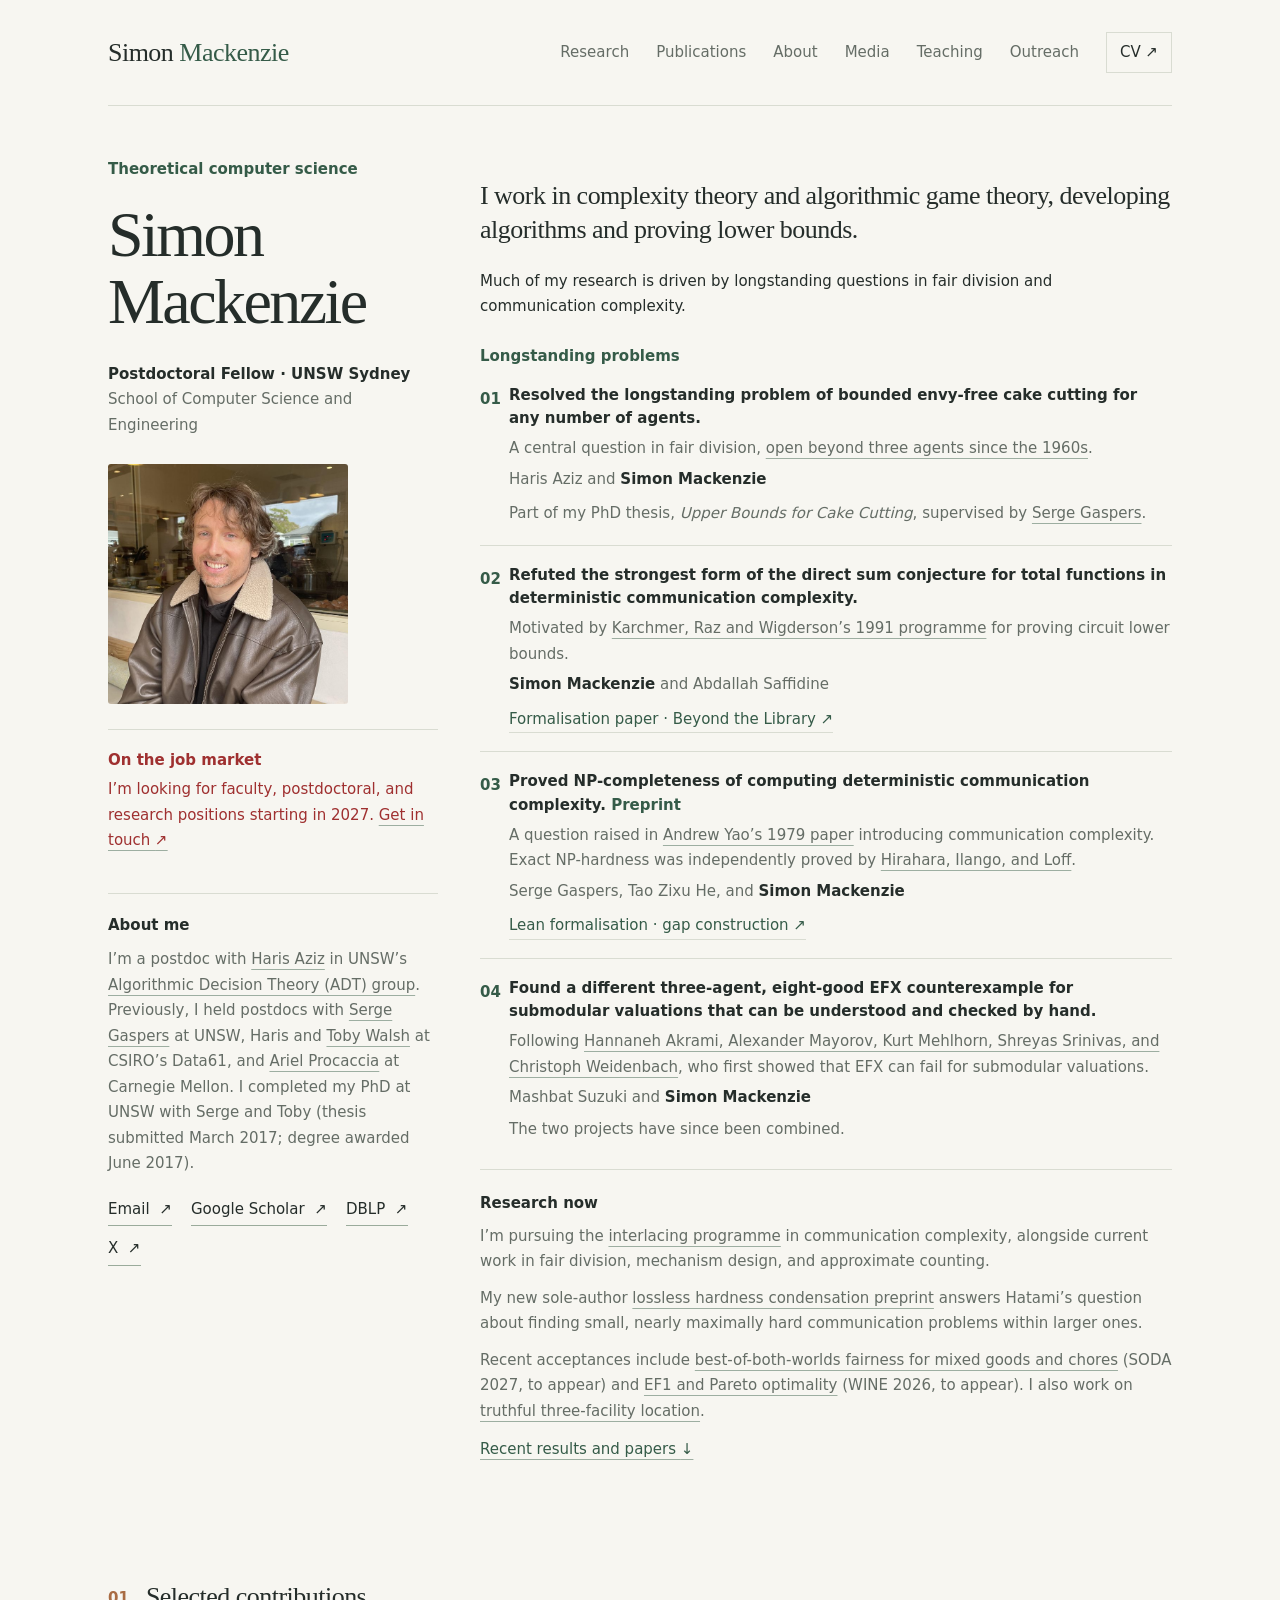
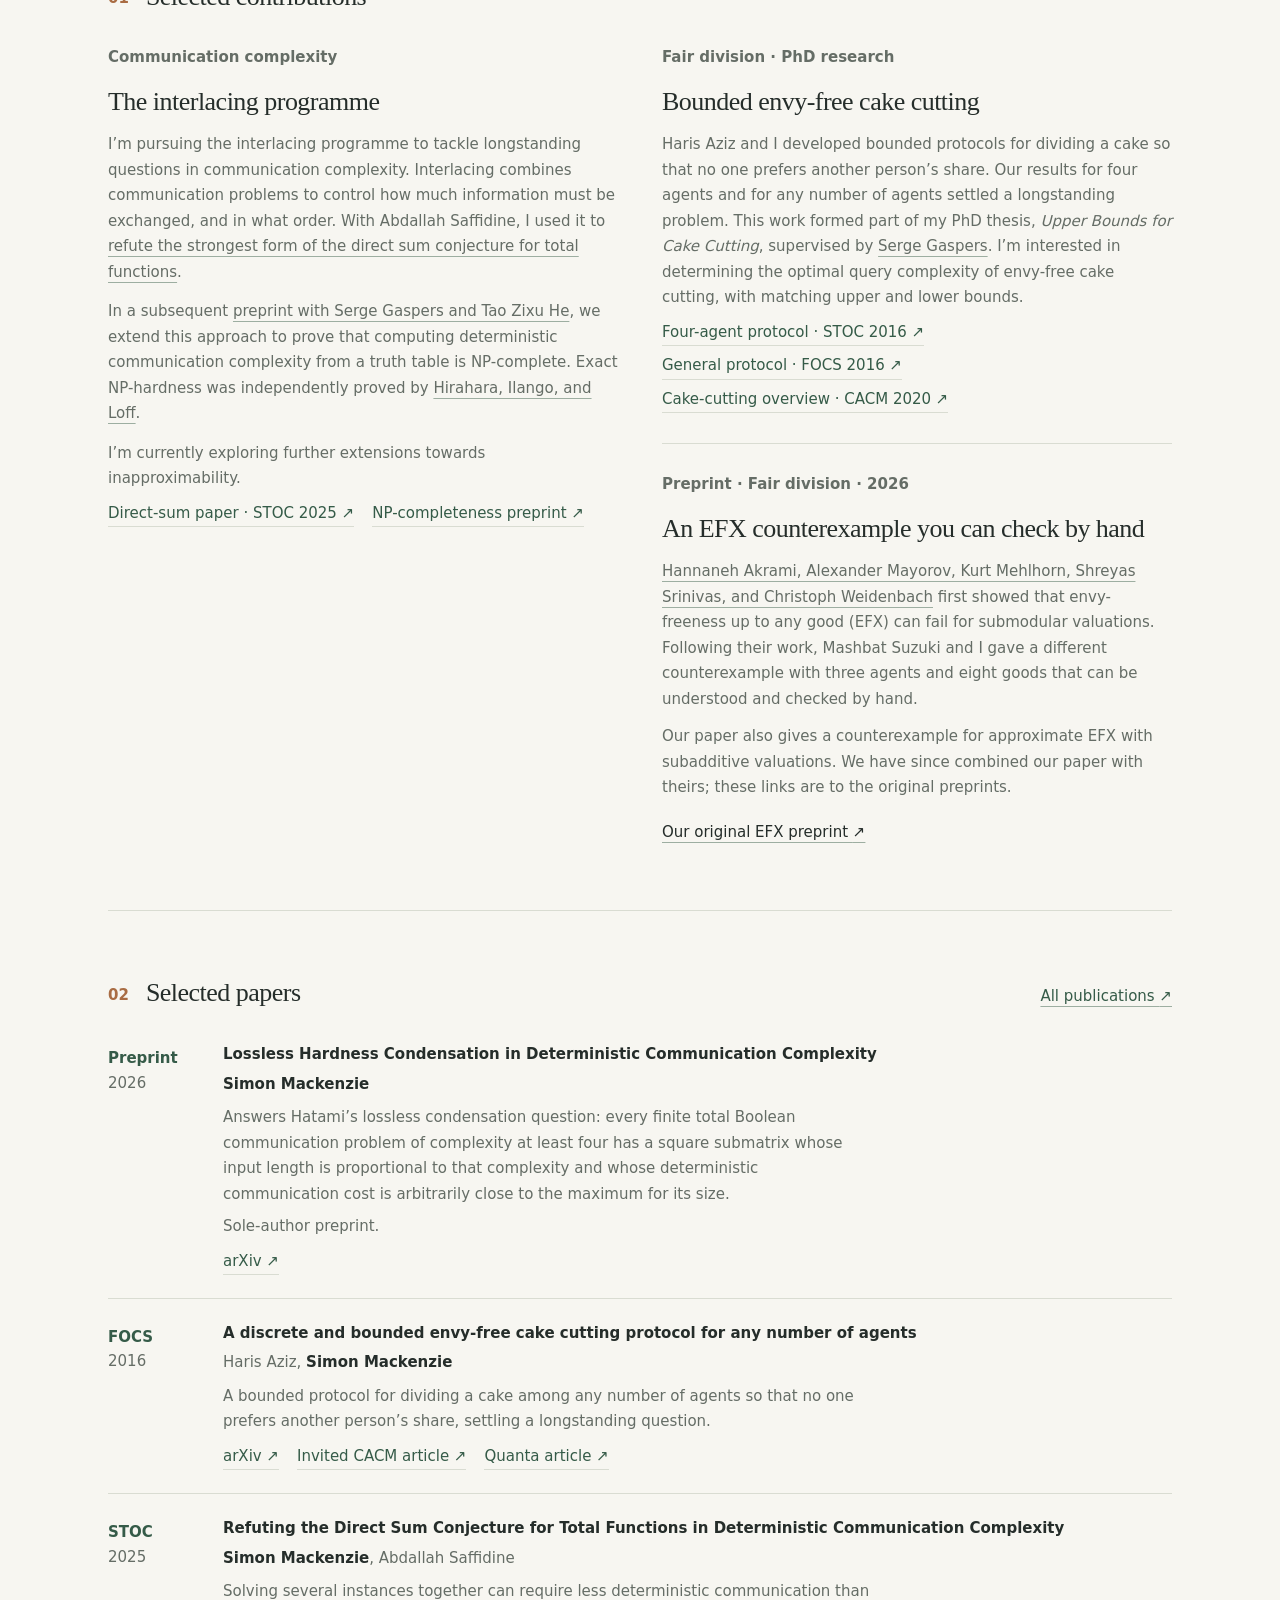
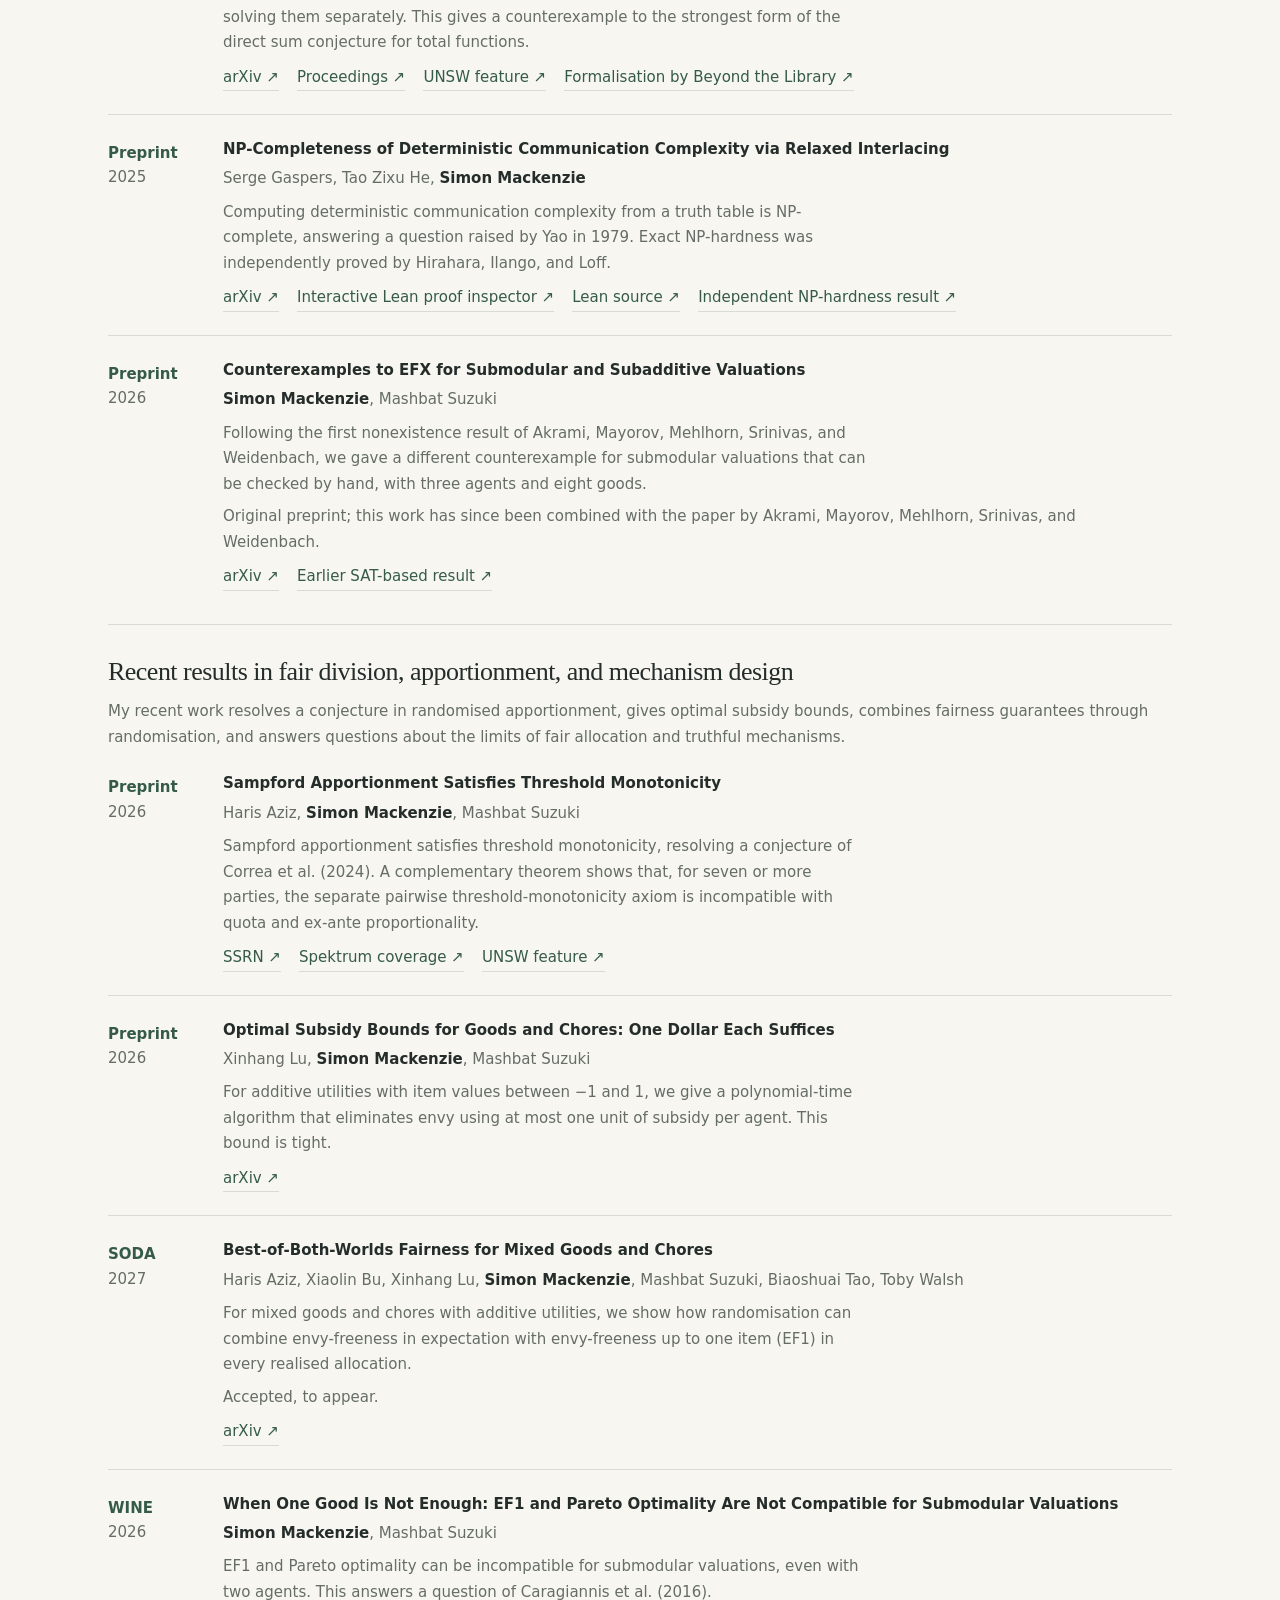
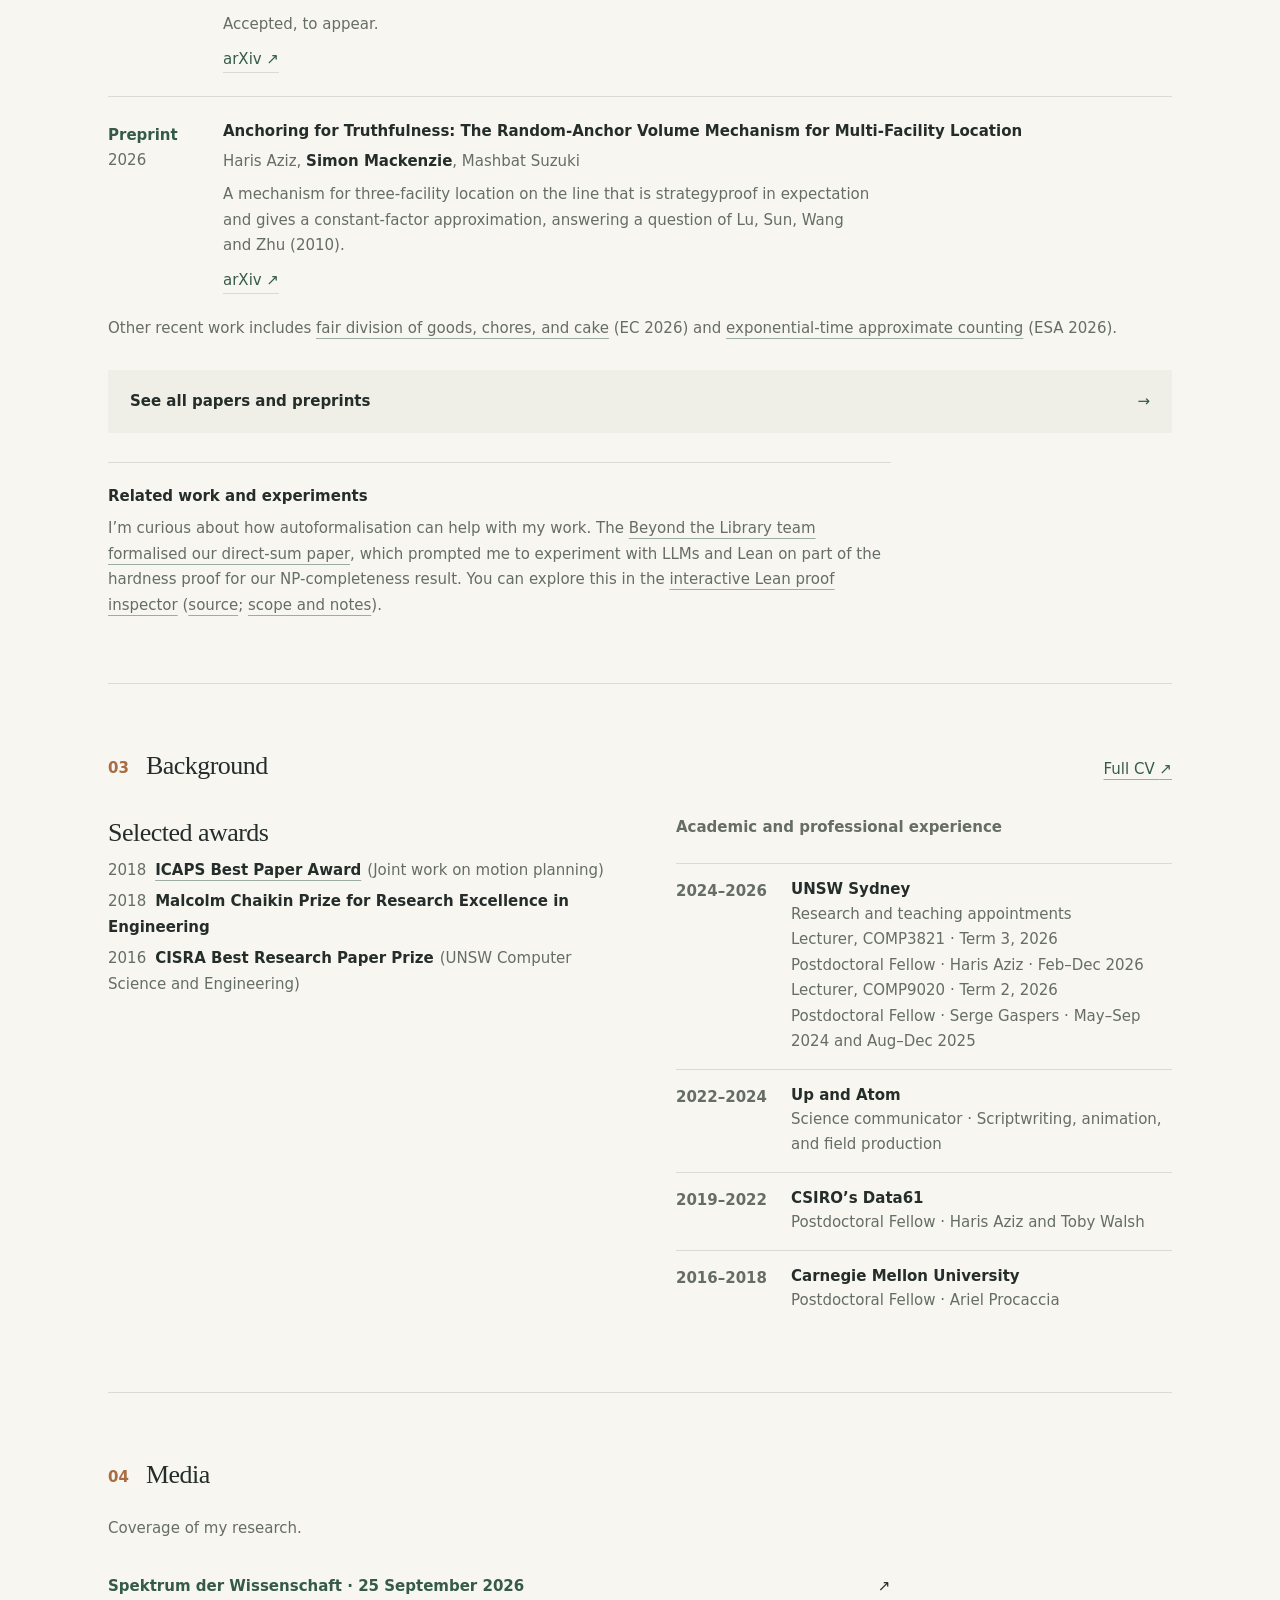
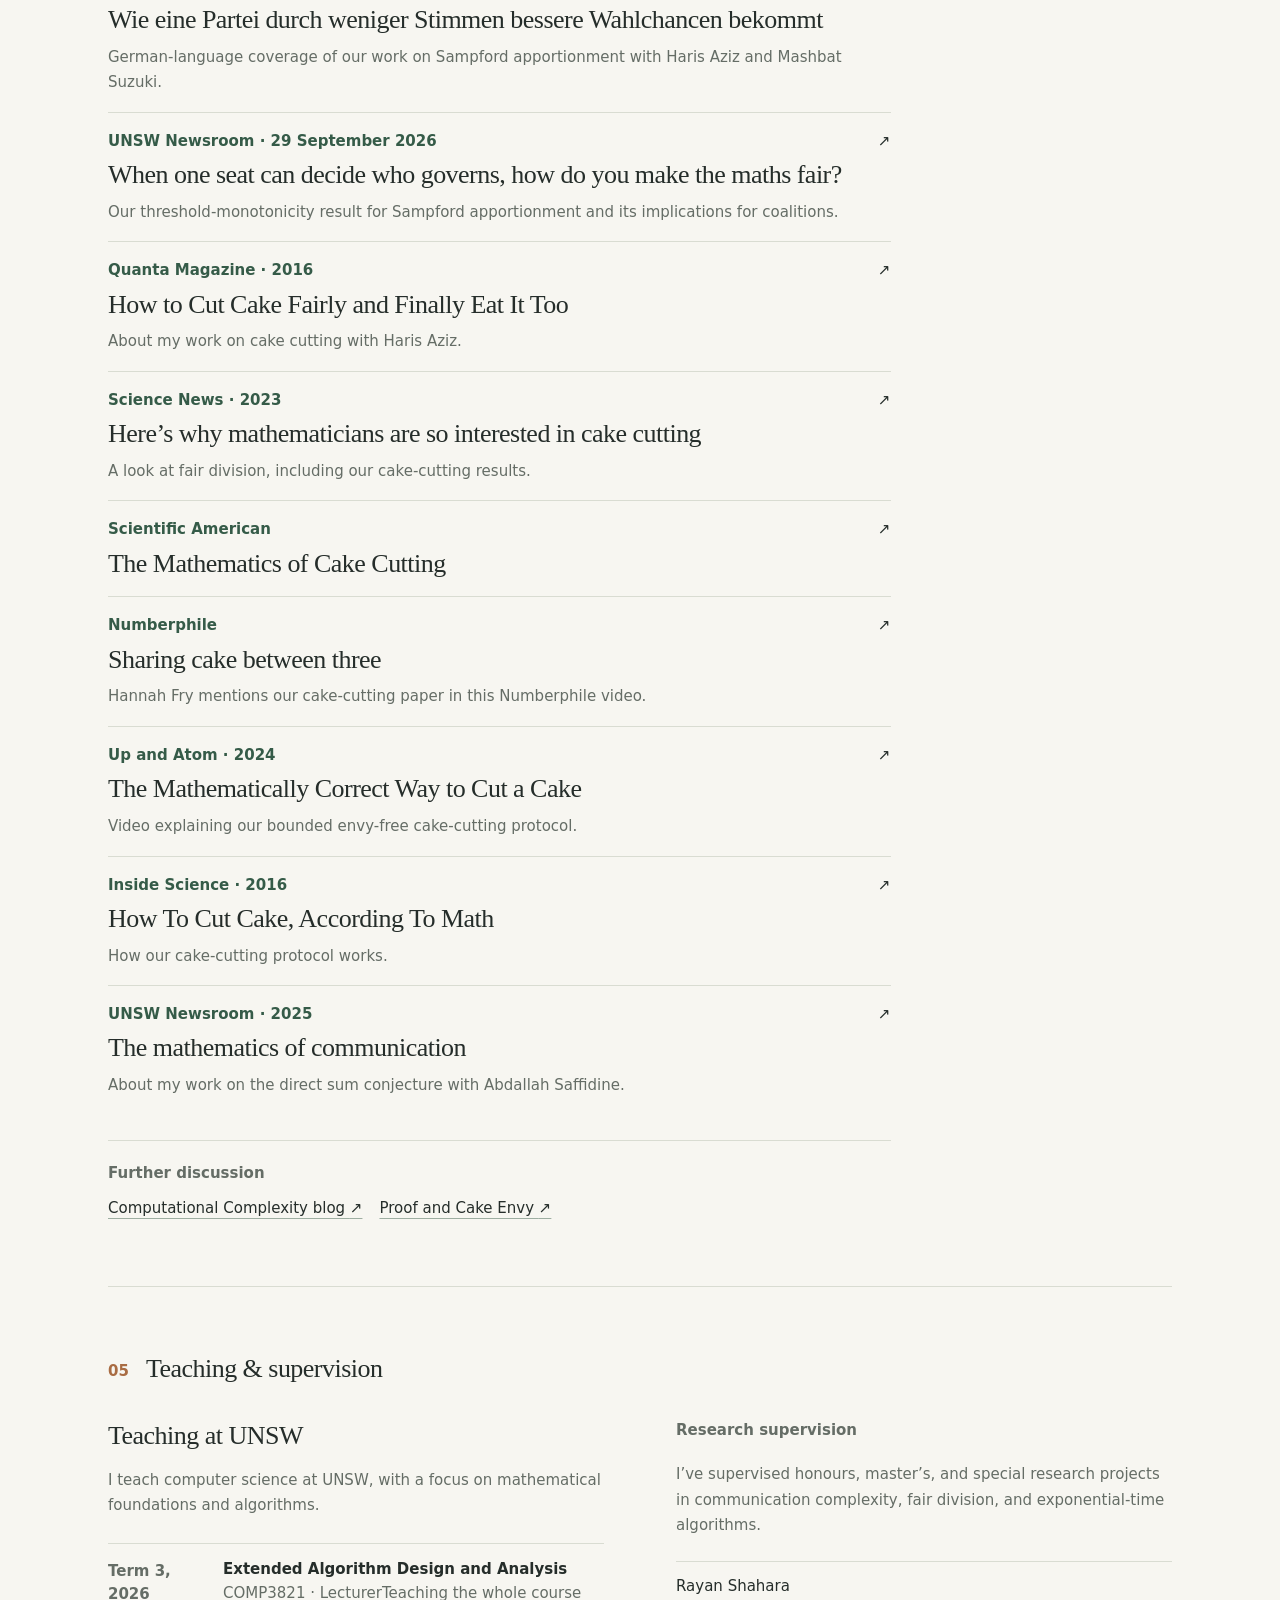
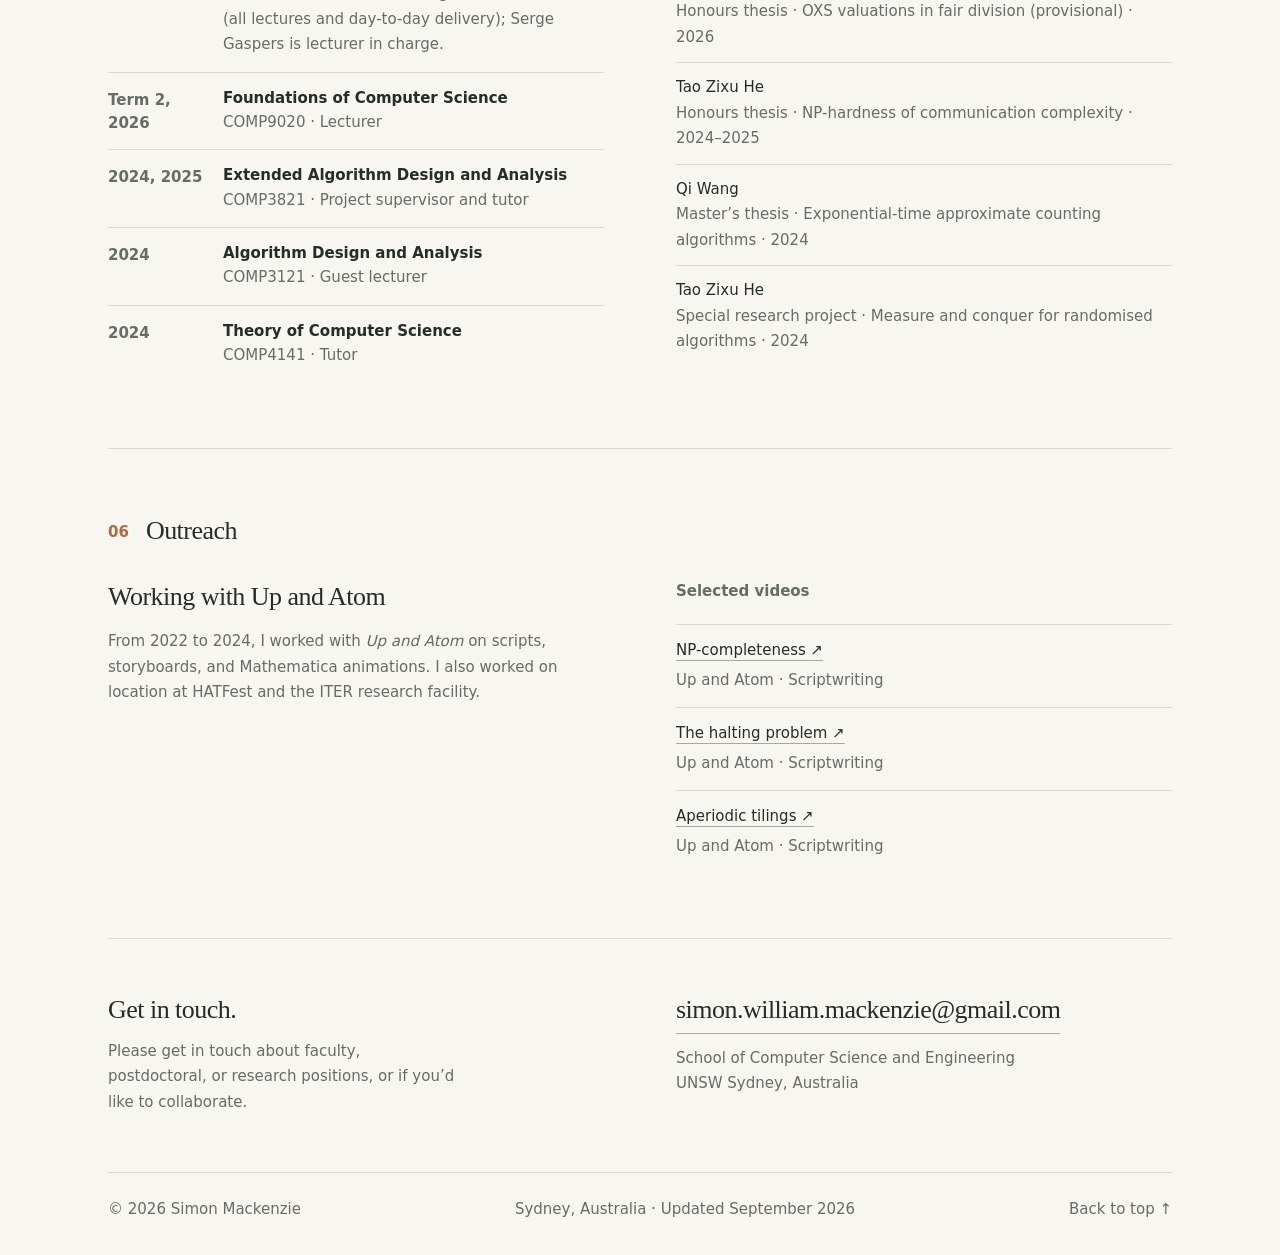
==== commit 914c6451: "Correct Yao credit, COMP3821 responsibilities and PhD dates" ====
--- a/index.html
+++ b/index.html
@@ -1,11 +1,11 @@
 <!doctype html><html lang="en" id="top"><head><meta charset="utf-8"><meta name="viewport" content="width=device-width, initial-scale=1"><meta name="description" content="Simon Mackenzie’s research on bounded envy-free cake cutting, the direct-sum conjecture, and NP-completeness of computing communication complexity (preprint), with recent work in algorithms and fair division."><title>Simon Mackenzie — Theoretical Computer Science</title><link rel="stylesheet" href="./styles.css?v=20260901c"><meta name="robots" content="all,max-image-preview:large,max-snippet:-1,max-video-preview:-1"><meta property="og:type" content="website"><meta property="og:title" content="Simon Mackenzie — Theoretical Computer Science"><meta property="og:description" content="Simon Mackenzie’s research on bounded envy-free cake cutting, the direct-sum conjecture, and NP-completeness of computing communication complexity (preprint), with recent work in algorithms and fair division."><meta name="twitter:title" content="Simon Mackenzie — Theoretical Computer Science"><meta name="twitter:description" content="Simon Mackenzie’s research on bounded envy-free cake cutting, the direct-sum conjecture, and NP-completeness of computing communication complexity (preprint), with recent work in algorithms and fair division."><meta name="twitter:card" content="summary_large_image"><meta property="og:image" content="https://simonwmackenzie.github.io/og.png"><meta property="og:image:alt" content="Simon Mackenzie — Algorithms, Fair division, Communication complexity"><meta name="twitter:image" content="https://simonwmackenzie.github.io/og.png"><link rel="canonical" href="https://simonwmackenzie.github.io/"><meta property="og:url" content="https://simonwmackenzie.github.io/"><link rel="icon" href="./favicon.svg" type="image/svg+xml"><link rel="apple-touch-icon" href="./apple-touch-icon.png"><meta name="theme-color" content="#f7f6f1"><script type="application/ld+json">{"@context":"https://schema.org","@type":"Person","name":"Simon Mackenzie","url":"https://simonwmackenzie.github.io/","image":"https://simonwmackenzie.github.io/assets/simon-mackenzie.jpg","jobTitle":"Postdoctoral Fellow","affiliation":{"@type":"Organization","name":"UNSW Sydney"},"email":"simon.william.mackenzie@gmail.com","sameAs":["https://scholar.google.com/citations?user=cBUn3E8AAAAJ","https://dblp.org/pid/139/0823.html","https://x.com/SimonWMackenzie"]}</script></head><body class="research-profile"><a class="skip" href="#main">Skip to content</a><div class="container"><header class="masthead"><a class="wordmark" href="./index.html">Simon <span class="initial">Mackenzie</span></a><nav class="navigation" aria-label="Main navigation"><a href="./index.html#research">Research</a><a href="./publications.html">Publications</a><a href="./index.html#about">About</a><a href="./index.html#media">Media</a><a href="./index.html#teaching">Teaching</a><a href="./index.html#outreach">Outreach</a><a class="cv-link" href="./assets/SimonMackenzieCV.pdf">CV <span aria-hidden="true">↗</span></a></nav></header><main id="main">
-<section class="hero" aria-labelledby="name"><div class="hero-identity"><p class="eyebrow">Theoretical computer science</p><h1 id="name">Simon<br> Mackenzie</h1><p class="role"><strong>Postdoctoral Fellow · UNSW Sydney</strong><br>School of Computer Science and Engineering</p><img class="profile-photo" src="./assets/simon-mackenzie.jpg" alt="Simon Mackenzie" width="720" height="679" decoding="async" fetchpriority="high"><div class="hero-note"><span class="eyebrow">On the job market</span><span>I’m looking for faculty, postdoctoral, and research positions starting in 2027. <a href="mailto:simon.william.mackenzie@gmail.com">Get in touch <span aria-hidden="true">↗</span></a></span></div></div><div class="intro"><p class="lead">I work in complexity theory and algorithmic game theory, developing algorithms and proving lower bounds.</p><p class="research-focus achievement">Much of my research is driven by longstanding questions in fair division and communication complexity.</p><h2 class="results-heading">Longstanding problems</h2><ul class="result-summary" aria-label="Selected research results"><li><a class="result-statement" href="https://arxiv.org/abs/1604.03655">Resolved the longstanding problem of bounded envy-free cake cutting for any number of agents.</a><span class="result-context">A central question in fair division, <a href="https://arxiv.org/abs/1508.05143">open beyond three agents since the 1960s</a>.</span><span class="result-authors">Haris Aziz and <strong>Simon Mackenzie</strong></span><span class="result-context thesis-connection">Part of my PhD thesis, <em>Upper Bounds for Cake Cutting</em>, supervised by <a href="https://serggasp.github.io/">Serge Gaspers</a>.</span></li><li><a class="result-statement" href="https://arxiv.org/abs/2411.19003">Refuted the strongest form of the direct sum conjecture for total functions in deterministic communication complexity.</a><span class="result-context">Motivated by <a href="https://www.math.ias.edu/~avi/PUBLICATIONS/KarchmerRaWi1995.pdf">Karchmer, Raz and Wigderson’s 1991 programme</a> for proving circuit lower bounds.</span><span class="result-authors"><strong>Simon Mackenzie</strong> and Abdallah Saffidine</span><div class="paper-links result-formalisation"><a href="https://arxiv.org/abs/2606.31134">Formalisation paper · Beyond the Library <span aria-hidden="true">↗</span></a></div></li><li><a class="result-statement" href="https://arxiv.org/abs/2508.05597">Proved NP-completeness of computing deterministic communication complexity. <span class="result-status">Preprint</span></a><span class="result-context">A question raised in <a href="https://doi.org/10.1145/800135.804414">Andrew Yao’s 1979 paper</a> introducing communication complexity.</span><span class="result-authors">Serge Gaspers, Tao Zixu He, and <strong>Simon Mackenzie</strong></span><div class="paper-links result-formalisation"><a href="https://simonwmackenzie.github.io/npcc-lean/inspector/">Lean formalisation · gap construction <span aria-hidden="true">↗</span></a></div></li><li><a class="result-statement" href="https://arxiv.org/abs/2605.06451">Found a different three-agent, eight-good EFX counterexample for submodular valuations that can be understood and checked by hand.</a><span class="result-context">Following <a href="https://arxiv.org/abs/2604.18216">Hannaneh Akrami, Alexander Mayorov, Kurt Mehlhorn, Shreyas Srinivas, and Christoph Weidenbach</a>, who first showed that EFX can fail for submodular valuations.</span><span class="result-authors">Mashbat Suzuki and <strong>Simon Mackenzie</strong></span><span class="result-context">The two projects have since been combined.</span></li></ul><div class="research-now"><h2>Research now</h2><p>I’m pursuing the <a href="#interlacing">interlacing programme</a> in communication complexity, alongside current work in fair division, mechanism design, and approximate counting.</p><p>My new sole-author <a href="https://arxiv.org/abs/2609.28691">lossless hardness condensation preprint</a> answers Hatami’s question about finding small, nearly maximally hard communication problems within larger ones.</p><p>Recent acceptances include <a href="https://arxiv.org/abs/2607.10232">best-of-both-worlds fairness for mixed goods and chores</a> (SODA 2027, to appear) and <a href="https://arxiv.org/abs/2607.17811">EF1 and Pareto optimality</a> (WINE 2026, to appear). I also work on <a href="https://arxiv.org/abs/2608.16550">truthful three-facility location</a>.</p><a class="recent-results-link" href="#current-work">Recent results and papers <span aria-hidden="true">↓</span></a></div></div><div class="intro-biography" aria-labelledby="biography-heading"><h2 id="biography-heading">About me</h2><p class="academic-context">I’m a postdoc with <a href="https://sites.google.com/site/harisaziz/">Haris Aziz</a> in UNSW’s <a href="https://www.unsw.edu.au/engineering/our-schools/computer-science-and-engineering/our-research/research-groups/algorithmic-decision-theory">Algorithmic Decision Theory (ADT) group</a>. Previously, I held postdocs with <a href="https://serggasp.github.io/">Serge Gaspers</a> at UNSW, Haris and <a href="https://cgi.cse.unsw.edu.au/~tw/index.html">Toby Walsh</a> at CSIRO’s Data61, and <a href="https://procaccia.info/">Ariel Procaccia</a> at Carnegie Mellon. I completed my PhD at UNSW with Serge and Toby.</p><div class="text-links"><a href="mailto:simon.william.mackenzie@gmail.com">Email <span class="arrow" aria-hidden="true">↗</span></a><a href="https://scholar.google.com/citations?user=cBUn3E8AAAAJ">Google Scholar <span class="arrow" aria-hidden="true">↗</span></a><a href="https://dblp.org/pid/139/0823.html">DBLP <span class="arrow" aria-hidden="true">↗</span></a><a href="https://x.com/SimonWMackenzie">X <span class="arrow" aria-hidden="true">↗</span></a></div></div></section>
+<section class="hero" aria-labelledby="name"><div class="hero-identity"><p class="eyebrow">Theoretical computer science</p><h1 id="name">Simon<br> Mackenzie</h1><p class="role"><strong>Postdoctoral Fellow · UNSW Sydney</strong><br>School of Computer Science and Engineering</p><img class="profile-photo" src="./assets/simon-mackenzie.jpg" alt="Simon Mackenzie" width="720" height="679" decoding="async" fetchpriority="high"><div class="hero-note"><span class="eyebrow">On the job market</span><span>I’m looking for faculty, postdoctoral, and research positions starting in 2027. <a href="mailto:simon.william.mackenzie@gmail.com">Get in touch <span aria-hidden="true">↗</span></a></span></div></div><div class="intro"><p class="lead">I work in complexity theory and algorithmic game theory, developing algorithms and proving lower bounds.</p><p class="research-focus achievement">Much of my research is driven by longstanding questions in fair division and communication complexity.</p><h2 class="results-heading">Longstanding problems</h2><ul class="result-summary" aria-label="Selected research results"><li><a class="result-statement" href="https://arxiv.org/abs/1604.03655">Resolved the longstanding problem of bounded envy-free cake cutting for any number of agents.</a><span class="result-context">A central question in fair division, <a href="https://arxiv.org/abs/1508.05143">open beyond three agents since the 1960s</a>.</span><span class="result-authors">Haris Aziz and <strong>Simon Mackenzie</strong></span><span class="result-context thesis-connection">Part of my PhD thesis, <em>Upper Bounds for Cake Cutting</em>, supervised by <a href="https://serggasp.github.io/">Serge Gaspers</a>.</span></li><li><a class="result-statement" href="https://arxiv.org/abs/2411.19003">Refuted the strongest form of the direct sum conjecture for total functions in deterministic communication complexity.</a><span class="result-context">Motivated by <a href="https://www.math.ias.edu/~avi/PUBLICATIONS/KarchmerRaWi1995.pdf">Karchmer, Raz and Wigderson’s 1991 programme</a> for proving circuit lower bounds.</span><span class="result-authors"><strong>Simon Mackenzie</strong> and Abdallah Saffidine</span><div class="paper-links result-formalisation"><a href="https://arxiv.org/abs/2606.31134">Formalisation paper · Beyond the Library <span aria-hidden="true">↗</span></a></div></li><li><a class="result-statement" href="https://arxiv.org/abs/2508.05597">Proved NP-completeness of computing deterministic communication complexity. <span class="result-status">Preprint</span></a><span class="result-context">A question raised in <a href="https://doi.org/10.1145/800135.804414">Andrew Yao’s 1979 paper</a> introducing communication complexity. Exact NP-hardness was independently proved by <a href="https://arxiv.org/abs/2507.10426">Hirahara, Ilango, and Loff</a>.</span><span class="result-authors">Serge Gaspers, Tao Zixu He, and <strong>Simon Mackenzie</strong></span><div class="paper-links result-formalisation"><a href="https://simonwmackenzie.github.io/npcc-lean/inspector/">Lean formalisation · gap construction <span aria-hidden="true">↗</span></a></div></li><li><a class="result-statement" href="https://arxiv.org/abs/2605.06451">Found a different three-agent, eight-good EFX counterexample for submodular valuations that can be understood and checked by hand.</a><span class="result-context">Following <a href="https://arxiv.org/abs/2604.18216">Hannaneh Akrami, Alexander Mayorov, Kurt Mehlhorn, Shreyas Srinivas, and Christoph Weidenbach</a>, who first showed that EFX can fail for submodular valuations.</span><span class="result-authors">Mashbat Suzuki and <strong>Simon Mackenzie</strong></span><span class="result-context">The two projects have since been combined.</span></li></ul><div class="research-now"><h2>Research now</h2><p>I’m pursuing the <a href="#interlacing">interlacing programme</a> in communication complexity, alongside current work in fair division, mechanism design, and approximate counting.</p><p>My new sole-author <a href="https://arxiv.org/abs/2609.28691">lossless hardness condensation preprint</a> answers Hatami’s question about finding small, nearly maximally hard communication problems within larger ones.</p><p>Recent acceptances include <a href="https://arxiv.org/abs/2607.10232">best-of-both-worlds fairness for mixed goods and chores</a> (SODA 2027, to appear) and <a href="https://arxiv.org/abs/2607.17811">EF1 and Pareto optimality</a> (WINE 2026, to appear). I also work on <a href="https://arxiv.org/abs/2608.16550">truthful three-facility location</a>.</p><a class="recent-results-link" href="#current-work">Recent results and papers <span aria-hidden="true">↓</span></a></div></div><div class="intro-biography" aria-labelledby="biography-heading"><h2 id="biography-heading">About me</h2><p class="academic-context">I’m a postdoc with <a href="https://sites.google.com/site/harisaziz/">Haris Aziz</a> in UNSW’s <a href="https://www.unsw.edu.au/engineering/our-schools/computer-science-and-engineering/our-research/research-groups/algorithmic-decision-theory">Algorithmic Decision Theory (ADT) group</a>. Previously, I held postdocs with <a href="https://serggasp.github.io/">Serge Gaspers</a> at UNSW, Haris and <a href="https://cgi.cse.unsw.edu.au/~tw/index.html">Toby Walsh</a> at CSIRO’s Data61, and <a href="https://procaccia.info/">Ariel Procaccia</a> at Carnegie Mellon. I completed my PhD at UNSW with Serge and Toby (thesis submitted March 2017; degree awarded June 2017).</p><div class="text-links"><a href="mailto:simon.william.mackenzie@gmail.com">Email <span class="arrow" aria-hidden="true">↗</span></a><a href="https://scholar.google.com/citations?user=cBUn3E8AAAAJ">Google Scholar <span class="arrow" aria-hidden="true">↗</span></a><a href="https://dblp.org/pid/139/0823.html">DBLP <span class="arrow" aria-hidden="true">↗</span></a><a href="https://x.com/SimonWMackenzie">X <span class="arrow" aria-hidden="true">↗</span></a></div></div></section>
 
-<section class="section" id="research"><div class="section-heading"><h2><span class="number">01</span>Selected contributions</h2></div><div class="research-grid research-programme-grid"><article class="research-item research-programme" id="interlacing"><p class="eyebrow">Communication complexity</p><h3>The interlacing programme</h3><p>I’m pursuing the interlacing programme to tackle longstanding questions in communication complexity. Interlacing combines communication problems to control how much information must be exchanged, and in what order. With Abdallah Saffidine, I used it to <a href="https://arxiv.org/abs/2411.19003">refute the strongest form of the direct sum conjecture for total functions</a>.</p><p>In a subsequent <a href="https://arxiv.org/abs/2508.05597">preprint with Serge Gaspers and Tao Zixu He</a>, we extend this approach to prove that computing deterministic communication complexity from a truth table is NP-complete.</p><p>I’m currently exploring further extensions towards inapproximability.</p><div class="paper-links"><a href="https://arxiv.org/abs/2411.19003">Direct-sum paper · STOC 2025 <span aria-hidden="true">↗</span></a><a href="https://arxiv.org/abs/2508.05597">NP-completeness preprint <span aria-hidden="true">↗</span></a></div></article><article class="research-item"><p class="eyebrow">Fair division · PhD research</p><h3>Bounded envy-free cake cutting</h3><p>Haris Aziz and I developed bounded protocols for dividing a cake so that no one prefers another person’s share. Our results for four agents and for any number of agents settled a longstanding problem. This work formed part of my PhD thesis, <em>Upper Bounds for Cake Cutting</em>, supervised by <a href="https://serggasp.github.io/">Serge Gaspers</a>. I’m interested in determining the optimal query complexity of envy-free cake cutting, with matching upper and lower bounds.</p><div class="paper-links"><a href="https://arxiv.org/abs/1508.05143">Four-agent protocol · STOC 2016 <span aria-hidden="true">↗</span></a><a href="https://arxiv.org/abs/1604.03655">General protocol · FOCS 2016 <span aria-hidden="true">↗</span></a><a href="https://dl.acm.org/doi/10.1145/3382129">Cake-cutting overview · CACM 2020 <span aria-hidden="true">↗</span></a></div></article><article class="research-item" id="efx"><p class="eyebrow">Preprint · Fair division · 2026</p><h3>An EFX counterexample you can check by hand</h3><p><a href="https://arxiv.org/abs/2604.18216">Hannaneh Akrami, Alexander Mayorov, Kurt Mehlhorn, Shreyas Srinivas, and Christoph Weidenbach</a> first showed that envy-freeness up to any good (EFX) can fail for submodular valuations. Following their work, Mashbat Suzuki and I gave a different counterexample with three agents and eight goods that can be understood and checked by hand.</p><p class="efx-context">Our paper also gives a counterexample for approximate EFX with subadditive valuations. We have since combined our paper with theirs; these links are to the original preprints.</p><a href="https://arxiv.org/abs/2605.06451">Our original EFX preprint <span aria-hidden="true">↗</span></a></article></div></section>
-<section class="section" id="papers"><div class="section-heading"><h2><span class="number">02</span>Selected papers</h2><a href="./publications.html">All publications <span aria-hidden="true">↗</span></a></div><ol class="papers"><li class="paper" data-paper="mackenzie2026condensation" data-topic="communication" data-search="Lossless Hardness Condensation in Deterministic Communication Complexity Simon Mackenzie 2026 Preprint preprint Sole-author preprint. Answers Hatami’s lossless condensation question: every finite total Boolean communication problem of complexity at least four has a square submatrix whose input length is proportional to that complexity and whose deterministic communication cost is arbitrarily close to the maximum for its size."><div class="paper-meta"><strong>Preprint</strong>2026</div><div><h3><a href="https://arxiv.org/abs/2609.28691">Lossless Hardness Condensation in Deterministic Communication Complexity</a></h3><p class="authors"><strong>Simon Mackenzie</strong></p><p class="paper-description">Answers Hatami’s lossless condensation question: every finite total Boolean communication problem of complexity at least four has a square submatrix whose input length is proportional to that complexity and whose deterministic communication cost is arbitrarily close to the maximum for its size.</p><p class="paper-note">Sole-author preprint.</p><div class="paper-links"><a href="https://arxiv.org/abs/2609.28691">arXiv <span aria-hidden="true">↗</span></a></div></div></li><li class="paper" data-paper="aziz2016discrete" data-topic="fair-division" data-search="A discrete and bounded envy-free cake cutting protocol for any number of agents Haris Aziz Simon Mackenzie 2016 FOCS conference  A bounded protocol for dividing a cake among any number of agents so that no one prefers another person’s share, settling a longstanding question."><div class="paper-meta"><strong>FOCS</strong>2016</div><div><h3><a href="https://arxiv.org/abs/1604.03655">A discrete and bounded envy-free cake cutting protocol for any number of agents</a></h3><p class="authors">Haris Aziz, <strong>Simon Mackenzie</strong></p><p class="paper-description">A bounded protocol for dividing a cake among any number of agents so that no one prefers another person’s share, settling a longstanding question.</p><div class="paper-links"><a href="https://arxiv.org/abs/1604.03655">arXiv <span aria-hidden="true">↗</span></a><a href="https://dl.acm.org/doi/10.1145/3382129">Invited CACM article <span aria-hidden="true">↗</span></a><a href="https://www.quantamagazine.org/new-algorithm-solves-cake-cutting-problem-20161006/">Quanta article <span aria-hidden="true">↗</span></a></div></div></li><li class="paper" data-paper="mackenzie2025refuting" data-topic="communication" data-search="Refuting the Direct Sum Conjecture for Total Functions in Deterministic Communication Complexity Simon Mackenzie Abdallah Saffidine 2025 STOC conference  Solving several instances together can require less deterministic communication than solving them separately. This gives a counterexample to the strongest form of the direct sum conjecture for total functions."><div class="paper-meta"><strong>STOC</strong>2025</div><div><h3><a href="https://arxiv.org/abs/2411.19003">Refuting the Direct Sum Conjecture for Total Functions in Deterministic Communication Complexity</a></h3><p class="authors"><strong>Simon Mackenzie</strong>, Abdallah Saffidine</p><p class="paper-description">Solving several instances together can require less deterministic communication than solving them separately. This gives a counterexample to the strongest form of the direct sum conjecture for total functions.</p><div class="paper-links"><a href="https://arxiv.org/abs/2411.19003">arXiv <span aria-hidden="true">↗</span></a><a href="https://dl.acm.org/doi/10.1145/3717823.3718148">Proceedings <span aria-hidden="true">↗</span></a><a href="https://www.unsw.edu.au/news/2025/03/communication-complexity--why-a-new-mathematical-formula-could-h">UNSW feature <span aria-hidden="true">↗</span></a><a href="https://beyondthelibrary.github.io/formal_arxiv/p/Refuting/">Formalisation by Beyond the Library <span aria-hidden="true">↗</span></a></div></div></li><li class="paper" data-paper="gaspers2025interlacing" data-topic="communication" data-search="NP-Completeness of Deterministic Communication Complexity via Relaxed Interlacing Serge Gaspers Tao Zixu He Simon Mackenzie 2025 Preprint preprint  Computing deterministic communication complexity from a truth table is NP-complete, answering a question raised by Yao in 1979."><div class="paper-meta"><strong>Preprint</strong>2025</div><div><h3><a href="https://arxiv.org/abs/2508.05597">NP-Completeness of Deterministic Communication Complexity via Relaxed Interlacing</a></h3><p class="authors">Serge Gaspers, Tao Zixu He, <strong>Simon Mackenzie</strong></p><p class="paper-description">Computing deterministic communication complexity from a truth table is NP-complete, answering a question raised by Yao in 1979.</p><div class="paper-links"><a href="https://arxiv.org/abs/2508.05597">arXiv <span aria-hidden="true">↗</span></a><a href="https://simonwmackenzie.github.io/npcc-lean/inspector/">Interactive Lean proof inspector <span aria-hidden="true">↗</span></a><a href="https://github.com/simonwmackenzie/npcc-lean">Lean source <span aria-hidden="true">↗</span></a></div></div></li><li class="paper" data-paper="mackenzie2026efx" data-topic="fair-division" data-search="Counterexamples to EFX for Submodular and Subadditive Valuations Simon Mackenzie Mashbat Suzuki 2026 Preprint preprint Original preprint; this work has since been combined with the paper by Akrami, Mayorov, Mehlhorn, Srinivas, and Weidenbach. Following the first nonexistence result of Akrami, Mayorov, Mehlhorn, Srinivas, and Weidenbach, we gave a different counterexample for submodular valuations that can be checked by hand, with three agents and eight goods."><div class="paper-meta"><strong>Preprint</strong>2026</div><div><h3><a href="https://arxiv.org/abs/2605.06451">Counterexamples to EFX for Submodular and Subadditive Valuations</a></h3><p class="authors"><strong>Simon Mackenzie</strong>, Mashbat Suzuki</p><p class="paper-description">Following the first nonexistence result of Akrami, Mayorov, Mehlhorn, Srinivas, and Weidenbach, we gave a different counterexample for submodular valuations that can be checked by hand, with three agents and eight goods.</p><p class="paper-note">Original preprint; this work has since been combined with the paper by Akrami, Mayorov, Mehlhorn, Srinivas, and Weidenbach.</p><div class="paper-links"><a href="https://arxiv.org/abs/2605.06451">arXiv <span aria-hidden="true">↗</span></a><a href="https://arxiv.org/abs/2604.18216">Earlier SAT-based result <span aria-hidden="true">↗</span></a></div></div></li></ol><div class="current-work" id="current-work"><h3>Recent results in fair division, apportionment, and mechanism design</h3><p>My recent work resolves a conjecture in randomised apportionment, gives optimal subsidy bounds, combines fairness guarantees through randomisation, and answers questions about the limits of fair allocation and truthful mechanisms.</p><ol class="papers"><li class="paper" data-paper="aziz2026sampford" data-topic="social-choice" data-search="Sampford Apportionment Satisfies Threshold Monotonicity Haris Aziz Simon Mackenzie Mashbat Suzuki 2026 Preprint preprint  Sampford apportionment satisfies threshold monotonicity, resolving a conjecture of Correa et al. (2024). A complementary theorem shows that, for seven or more parties, the separate pairwise threshold-monotonicity axiom is incompatible with quota and ex-ante proportionality."><div class="paper-meta"><strong>Preprint</strong>2026</div><div><h3><a href="https://papers.ssrn.com/sol3/papers.cfm?abstract_id=7346803">Sampford Apportionment Satisfies Threshold Monotonicity</a></h3><p class="authors">Haris Aziz, <strong>Simon Mackenzie</strong>, Mashbat Suzuki</p><p class="paper-description">Sampford apportionment satisfies threshold monotonicity, resolving a conjecture of Correa et al. (2024). A complementary theorem shows that, for seven or more parties, the separate pairwise threshold-monotonicity axiom is incompatible with quota and ex-ante proportionality.</p><div class="paper-links"><a href="https://papers.ssrn.com/sol3/papers.cfm?abstract_id=7346803">SSRN <span aria-hidden="true">↗</span></a><a href="https://www.spektrum.de/kolumne/paradoxa-in-wahlen-weniger-sitze-trotz-mehr-stimmen/2345764">Spektrum coverage <span aria-hidden="true">↗</span></a><a href="https://www.unsw.edu.au/news/2026/09/When-one-seat-can-decide-governs-how-make-maths-fair">UNSW feature <span aria-hidden="true">↗</span></a></div></div></li><li class="paper" data-paper="lu2026subsidy" data-topic="fair-division" data-search="Optimal Subsidy Bounds for Goods and Chores: One Dollar Each Suffices Xinhang Lu Simon Mackenzie Mashbat Suzuki 2026 Preprint preprint  For additive utilities with item values between −1 and 1, we give a polynomial-time algorithm that eliminates envy using at most one unit of subsidy per agent. This bound is tight."><div class="paper-meta"><strong>Preprint</strong>2026</div><div><h3><a href="https://arxiv.org/abs/2607.10089">Optimal Subsidy Bounds for Goods and Chores: One Dollar Each Suffices</a></h3><p class="authors">Xinhang Lu, <strong>Simon Mackenzie</strong>, Mashbat Suzuki</p><p class="paper-description">For additive utilities with item values between −1 and 1, we give a polynomial-time algorithm that eliminates envy using at most one unit of subsidy per agent. This bound is tight.</p><div class="paper-links"><a href="https://arxiv.org/abs/2607.10089">arXiv <span aria-hidden="true">↗</span></a></div></div></li><li class="paper" data-paper="aziz2026best" data-topic="fair-division" data-search="Best-of-Both-Worlds Fairness for Mixed Goods and Chores Haris Aziz Xiaolin Bu Xinhang Lu Simon Mackenzie Mashbat Suzuki Biaoshuai Tao Toby Walsh 2027 SODA conference Accepted, to appear. For mixed goods and chores with additive utilities, we show how randomisation can combine envy-freeness in expectation with envy-freeness up to one item (EF1) in every realised allocation."><div class="paper-meta"><strong>SODA</strong>2027</div><div><h3><a href="https://arxiv.org/abs/2607.10232">Best-of-Both-Worlds Fairness for Mixed Goods and Chores</a></h3><p class="authors">Haris Aziz, Xiaolin Bu, Xinhang Lu, <strong>Simon Mackenzie</strong>, Mashbat Suzuki, Biaoshuai Tao, Toby Walsh</p><p class="paper-description">For mixed goods and chores with additive utilities, we show how randomisation can combine envy-freeness in expectation with envy-freeness up to one item (EF1) in every realised allocation.</p><p class="paper-note">Accepted, to appear.</p><div class="paper-links"><a href="https://arxiv.org/abs/2607.10232">arXiv <span aria-hidden="true">↗</span></a></div></div></li><li class="paper" data-paper="mackenzie2026ef1" data-topic="fair-division" data-search="When One Good Is Not Enough: EF1 and Pareto Optimality Are Not Compatible for Submodular Valuations Simon Mackenzie Mashbat Suzuki 2026 WINE conference Accepted, to appear. EF1 and Pareto optimality can be incompatible for submodular valuations, even with two agents. This answers a question of Caragiannis et al. (2016)."><div class="paper-meta"><strong>WINE</strong>2026</div><div><h3><a href="https://arxiv.org/abs/2607.17811">When One Good Is Not Enough: EF1 and Pareto Optimality Are Not Compatible for Submodular Valuations</a></h3><p class="authors"><strong>Simon Mackenzie</strong>, Mashbat Suzuki</p><p class="paper-description">EF1 and Pareto optimality can be incompatible for submodular valuations, even with two agents. This answers a question of Caragiannis et al. (2016).</p><p class="paper-note">Accepted, to appear.</p><div class="paper-links"><a href="https://arxiv.org/abs/2607.17811">arXiv <span aria-hidden="true">↗</span></a></div></div></li><li class="paper" data-paper="aziz2026anchor" data-topic="social-choice" data-search="Anchoring for Truthfulness: The Random-Anchor Volume Mechanism for Multi-Facility Location Haris Aziz Simon Mackenzie Mashbat Suzuki 2026 Preprint preprint  A mechanism for three-facility location on the line that is strategyproof in expectation and gives a constant-factor approximation, answering a question of Lu, Sun, Wang and Zhu (2010)."><div class="paper-meta"><strong>Preprint</strong>2026</div><div><h3><a href="https://arxiv.org/abs/2608.16550">Anchoring for Truthfulness: The Random-Anchor Volume Mechanism for Multi-Facility Location</a></h3><p class="authors">Haris Aziz, <strong>Simon Mackenzie</strong>, Mashbat Suzuki</p><p class="paper-description">A mechanism for three-facility location on the line that is strategyproof in expectation and gives a constant-factor approximation, answering a question of Lu, Sun, Wang and Zhu (2010).</p><div class="paper-links"><a href="https://arxiv.org/abs/2608.16550">arXiv <span aria-hidden="true">↗</span></a></div></div></li></ol><p class="current-note">Other recent work includes <a href="https://arxiv.org/abs/2511.04891">fair division of goods, chores, and cake</a> (EC 2026) and <a href="https://arxiv.org/abs/2607.06393">exponential-time approximate counting</a> (ESA 2026).</p></div><a class="all-papers" href="./publications.html"><span>See all papers and preprints</span><span class="arrow" aria-hidden="true">→</span></a><aside class="research-aside" id="autoformalisation" aria-labelledby="related-work-heading"><h3 id="related-work-heading">Related work and experiments</h3><p>I’m curious about how autoformalisation can help with my work. The <a href="https://beyondthelibrary.github.io/formal_arxiv/p/Refuting/">Beyond the Library team formalised our direct-sum paper</a>, which prompted me to experiment with LLMs and Lean on part of the hardness proof for our NP-completeness result. You can explore this in the <a href="https://simonwmackenzie.github.io/npcc-lean/inspector/">interactive Lean proof inspector</a> (<a href="https://github.com/simonwmackenzie/npcc-lean">source</a>; <a href="https://github.com/simonwmackenzie/npcc-lean/blob/main/lean/AUDIT.md">scope and notes</a>).</p></aside></section>
+<section class="section" id="research"><div class="section-heading"><h2><span class="number">01</span>Selected contributions</h2></div><div class="research-grid research-programme-grid"><article class="research-item research-programme" id="interlacing"><p class="eyebrow">Communication complexity</p><h3>The interlacing programme</h3><p>I’m pursuing the interlacing programme to tackle longstanding questions in communication complexity. Interlacing combines communication problems to control how much information must be exchanged, and in what order. With Abdallah Saffidine, I used it to <a href="https://arxiv.org/abs/2411.19003">refute the strongest form of the direct sum conjecture for total functions</a>.</p><p>In a subsequent <a href="https://arxiv.org/abs/2508.05597">preprint with Serge Gaspers and Tao Zixu He</a>, we extend this approach to prove that computing deterministic communication complexity from a truth table is NP-complete. Exact NP-hardness was independently proved by <a href="https://arxiv.org/abs/2507.10426">Hirahara, Ilango, and Loff</a>.</p><p>I’m currently exploring further extensions towards inapproximability.</p><div class="paper-links"><a href="https://arxiv.org/abs/2411.19003">Direct-sum paper · STOC 2025 <span aria-hidden="true">↗</span></a><a href="https://arxiv.org/abs/2508.05597">NP-completeness preprint <span aria-hidden="true">↗</span></a></div></article><article class="research-item"><p class="eyebrow">Fair division · PhD research</p><h3>Bounded envy-free cake cutting</h3><p>Haris Aziz and I developed bounded protocols for dividing a cake so that no one prefers another person’s share. Our results for four agents and for any number of agents settled a longstanding problem. This work formed part of my PhD thesis, <em>Upper Bounds for Cake Cutting</em>, supervised by <a href="https://serggasp.github.io/">Serge Gaspers</a>. I’m interested in determining the optimal query complexity of envy-free cake cutting, with matching upper and lower bounds.</p><div class="paper-links"><a href="https://arxiv.org/abs/1508.05143">Four-agent protocol · STOC 2016 <span aria-hidden="true">↗</span></a><a href="https://arxiv.org/abs/1604.03655">General protocol · FOCS 2016 <span aria-hidden="true">↗</span></a><a href="https://dl.acm.org/doi/10.1145/3382129">Cake-cutting overview · CACM 2020 <span aria-hidden="true">↗</span></a></div></article><article class="research-item" id="efx"><p class="eyebrow">Preprint · Fair division · 2026</p><h3>An EFX counterexample you can check by hand</h3><p><a href="https://arxiv.org/abs/2604.18216">Hannaneh Akrami, Alexander Mayorov, Kurt Mehlhorn, Shreyas Srinivas, and Christoph Weidenbach</a> first showed that envy-freeness up to any good (EFX) can fail for submodular valuations. Following their work, Mashbat Suzuki and I gave a different counterexample with three agents and eight goods that can be understood and checked by hand.</p><p class="efx-context">Our paper also gives a counterexample for approximate EFX with subadditive valuations. We have since combined our paper with theirs; these links are to the original preprints.</p><a href="https://arxiv.org/abs/2605.06451">Our original EFX preprint <span aria-hidden="true">↗</span></a></article></div></section>
+<section class="section" id="papers"><div class="section-heading"><h2><span class="number">02</span>Selected papers</h2><a href="./publications.html">All publications <span aria-hidden="true">↗</span></a></div><ol class="papers"><li class="paper" data-paper="mackenzie2026condensation" data-topic="communication" data-search="Lossless Hardness Condensation in Deterministic Communication Complexity Simon Mackenzie 2026 Preprint preprint Sole-author preprint. Answers Hatami’s lossless condensation question: every finite total Boolean communication problem of complexity at least four has a square submatrix whose input length is proportional to that complexity and whose deterministic communication cost is arbitrarily close to the maximum for its size."><div class="paper-meta"><strong>Preprint</strong>2026</div><div><h3><a href="https://arxiv.org/abs/2609.28691">Lossless Hardness Condensation in Deterministic Communication Complexity</a></h3><p class="authors"><strong>Simon Mackenzie</strong></p><p class="paper-description">Answers Hatami’s lossless condensation question: every finite total Boolean communication problem of complexity at least four has a square submatrix whose input length is proportional to that complexity and whose deterministic communication cost is arbitrarily close to the maximum for its size.</p><p class="paper-note">Sole-author preprint.</p><div class="paper-links"><a href="https://arxiv.org/abs/2609.28691">arXiv <span aria-hidden="true">↗</span></a></div></div></li><li class="paper" data-paper="aziz2016discrete" data-topic="fair-division" data-search="A discrete and bounded envy-free cake cutting protocol for any number of agents Haris Aziz Simon Mackenzie 2016 FOCS conference  A bounded protocol for dividing a cake among any number of agents so that no one prefers another person’s share, settling a longstanding question."><div class="paper-meta"><strong>FOCS</strong>2016</div><div><h3><a href="https://arxiv.org/abs/1604.03655">A discrete and bounded envy-free cake cutting protocol for any number of agents</a></h3><p class="authors">Haris Aziz, <strong>Simon Mackenzie</strong></p><p class="paper-description">A bounded protocol for dividing a cake among any number of agents so that no one prefers another person’s share, settling a longstanding question.</p><div class="paper-links"><a href="https://arxiv.org/abs/1604.03655">arXiv <span aria-hidden="true">↗</span></a><a href="https://dl.acm.org/doi/10.1145/3382129">Invited CACM article <span aria-hidden="true">↗</span></a><a href="https://www.quantamagazine.org/new-algorithm-solves-cake-cutting-problem-20161006/">Quanta article <span aria-hidden="true">↗</span></a></div></div></li><li class="paper" data-paper="mackenzie2025refuting" data-topic="communication" data-search="Refuting the Direct Sum Conjecture for Total Functions in Deterministic Communication Complexity Simon Mackenzie Abdallah Saffidine 2025 STOC conference  Solving several instances together can require less deterministic communication than solving them separately. This gives a counterexample to the strongest form of the direct sum conjecture for total functions."><div class="paper-meta"><strong>STOC</strong>2025</div><div><h3><a href="https://arxiv.org/abs/2411.19003">Refuting the Direct Sum Conjecture for Total Functions in Deterministic Communication Complexity</a></h3><p class="authors"><strong>Simon Mackenzie</strong>, Abdallah Saffidine</p><p class="paper-description">Solving several instances together can require less deterministic communication than solving them separately. This gives a counterexample to the strongest form of the direct sum conjecture for total functions.</p><div class="paper-links"><a href="https://arxiv.org/abs/2411.19003">arXiv <span aria-hidden="true">↗</span></a><a href="https://dl.acm.org/doi/10.1145/3717823.3718148">Proceedings <span aria-hidden="true">↗</span></a><a href="https://www.unsw.edu.au/news/2025/03/communication-complexity--why-a-new-mathematical-formula-could-h">UNSW feature <span aria-hidden="true">↗</span></a><a href="https://beyondthelibrary.github.io/formal_arxiv/p/Refuting/">Formalisation by Beyond the Library <span aria-hidden="true">↗</span></a></div></div></li><li class="paper" data-paper="gaspers2025interlacing" data-topic="communication" data-search="NP-Completeness of Deterministic Communication Complexity via Relaxed Interlacing Serge Gaspers Tao Zixu He Simon Mackenzie 2025 Preprint preprint  Computing deterministic communication complexity from a truth table is NP-complete, answering a question raised by Yao in 1979. Exact NP-hardness was independently proved by Hirahara, Ilango, and Loff."><div class="paper-meta"><strong>Preprint</strong>2025</div><div><h3><a href="https://arxiv.org/abs/2508.05597">NP-Completeness of Deterministic Communication Complexity via Relaxed Interlacing</a></h3><p class="authors">Serge Gaspers, Tao Zixu He, <strong>Simon Mackenzie</strong></p><p class="paper-description">Computing deterministic communication complexity from a truth table is NP-complete, answering a question raised by Yao in 1979. Exact NP-hardness was independently proved by Hirahara, Ilango, and Loff.</p><div class="paper-links"><a href="https://arxiv.org/abs/2508.05597">arXiv <span aria-hidden="true">↗</span></a><a href="https://simonwmackenzie.github.io/npcc-lean/inspector/">Interactive Lean proof inspector <span aria-hidden="true">↗</span></a><a href="https://github.com/simonwmackenzie/npcc-lean">Lean source <span aria-hidden="true">↗</span></a><a href="https://arxiv.org/abs/2507.10426">Independent NP-hardness result <span aria-hidden="true">↗</span></a></div></div></li><li class="paper" data-paper="mackenzie2026efx" data-topic="fair-division" data-search="Counterexamples to EFX for Submodular and Subadditive Valuations Simon Mackenzie Mashbat Suzuki 2026 Preprint preprint Original preprint; this work has since been combined with the paper by Akrami, Mayorov, Mehlhorn, Srinivas, and Weidenbach. Following the first nonexistence result of Akrami, Mayorov, Mehlhorn, Srinivas, and Weidenbach, we gave a different counterexample for submodular valuations that can be checked by hand, with three agents and eight goods."><div class="paper-meta"><strong>Preprint</strong>2026</div><div><h3><a href="https://arxiv.org/abs/2605.06451">Counterexamples to EFX for Submodular and Subadditive Valuations</a></h3><p class="authors"><strong>Simon Mackenzie</strong>, Mashbat Suzuki</p><p class="paper-description">Following the first nonexistence result of Akrami, Mayorov, Mehlhorn, Srinivas, and Weidenbach, we gave a different counterexample for submodular valuations that can be checked by hand, with three agents and eight goods.</p><p class="paper-note">Original preprint; this work has since been combined with the paper by Akrami, Mayorov, Mehlhorn, Srinivas, and Weidenbach.</p><div class="paper-links"><a href="https://arxiv.org/abs/2605.06451">arXiv <span aria-hidden="true">↗</span></a><a href="https://arxiv.org/abs/2604.18216">Earlier SAT-based result <span aria-hidden="true">↗</span></a></div></div></li></ol><div class="current-work" id="current-work"><h3>Recent results in fair division, apportionment, and mechanism design</h3><p>My recent work resolves a conjecture in randomised apportionment, gives optimal subsidy bounds, combines fairness guarantees through randomisation, and answers questions about the limits of fair allocation and truthful mechanisms.</p><ol class="papers"><li class="paper" data-paper="aziz2026sampford" data-topic="social-choice" data-search="Sampford Apportionment Satisfies Threshold Monotonicity Haris Aziz Simon Mackenzie Mashbat Suzuki 2026 Preprint preprint  Sampford apportionment satisfies threshold monotonicity, resolving a conjecture of Correa et al. (2024). A complementary theorem shows that, for seven or more parties, the separate pairwise threshold-monotonicity axiom is incompatible with quota and ex-ante proportionality."><div class="paper-meta"><strong>Preprint</strong>2026</div><div><h3><a href="https://papers.ssrn.com/sol3/papers.cfm?abstract_id=7346803">Sampford Apportionment Satisfies Threshold Monotonicity</a></h3><p class="authors">Haris Aziz, <strong>Simon Mackenzie</strong>, Mashbat Suzuki</p><p class="paper-description">Sampford apportionment satisfies threshold monotonicity, resolving a conjecture of Correa et al. (2024). A complementary theorem shows that, for seven or more parties, the separate pairwise threshold-monotonicity axiom is incompatible with quota and ex-ante proportionality.</p><div class="paper-links"><a href="https://papers.ssrn.com/sol3/papers.cfm?abstract_id=7346803">SSRN <span aria-hidden="true">↗</span></a><a href="https://www.spektrum.de/kolumne/paradoxa-in-wahlen-weniger-sitze-trotz-mehr-stimmen/2345764">Spektrum coverage <span aria-hidden="true">↗</span></a><a href="https://www.unsw.edu.au/news/2026/09/When-one-seat-can-decide-governs-how-make-maths-fair">UNSW feature <span aria-hidden="true">↗</span></a></div></div></li><li class="paper" data-paper="lu2026subsidy" data-topic="fair-division" data-search="Optimal Subsidy Bounds for Goods and Chores: One Dollar Each Suffices Xinhang Lu Simon Mackenzie Mashbat Suzuki 2026 Preprint preprint  For additive utilities with item values between −1 and 1, we give a polynomial-time algorithm that eliminates envy using at most one unit of subsidy per agent. This bound is tight."><div class="paper-meta"><strong>Preprint</strong>2026</div><div><h3><a href="https://arxiv.org/abs/2607.10089">Optimal Subsidy Bounds for Goods and Chores: One Dollar Each Suffices</a></h3><p class="authors">Xinhang Lu, <strong>Simon Mackenzie</strong>, Mashbat Suzuki</p><p class="paper-description">For additive utilities with item values between −1 and 1, we give a polynomial-time algorithm that eliminates envy using at most one unit of subsidy per agent. This bound is tight.</p><div class="paper-links"><a href="https://arxiv.org/abs/2607.10089">arXiv <span aria-hidden="true">↗</span></a></div></div></li><li class="paper" data-paper="aziz2026best" data-topic="fair-division" data-search="Best-of-Both-Worlds Fairness for Mixed Goods and Chores Haris Aziz Xiaolin Bu Xinhang Lu Simon Mackenzie Mashbat Suzuki Biaoshuai Tao Toby Walsh 2027 SODA conference Accepted, to appear. For mixed goods and chores with additive utilities, we show how randomisation can combine envy-freeness in expectation with envy-freeness up to one item (EF1) in every realised allocation."><div class="paper-meta"><strong>SODA</strong>2027</div><div><h3><a href="https://arxiv.org/abs/2607.10232">Best-of-Both-Worlds Fairness for Mixed Goods and Chores</a></h3><p class="authors">Haris Aziz, Xiaolin Bu, Xinhang Lu, <strong>Simon Mackenzie</strong>, Mashbat Suzuki, Biaoshuai Tao, Toby Walsh</p><p class="paper-description">For mixed goods and chores with additive utilities, we show how randomisation can combine envy-freeness in expectation with envy-freeness up to one item (EF1) in every realised allocation.</p><p class="paper-note">Accepted, to appear.</p><div class="paper-links"><a href="https://arxiv.org/abs/2607.10232">arXiv <span aria-hidden="true">↗</span></a></div></div></li><li class="paper" data-paper="mackenzie2026ef1" data-topic="fair-division" data-search="When One Good Is Not Enough: EF1 and Pareto Optimality Are Not Compatible for Submodular Valuations Simon Mackenzie Mashbat Suzuki 2026 WINE conference Accepted, to appear. EF1 and Pareto optimality can be incompatible for submodular valuations, even with two agents. This answers a question of Caragiannis et al. (2016)."><div class="paper-meta"><strong>WINE</strong>2026</div><div><h3><a href="https://arxiv.org/abs/2607.17811">When One Good Is Not Enough: EF1 and Pareto Optimality Are Not Compatible for Submodular Valuations</a></h3><p class="authors"><strong>Simon Mackenzie</strong>, Mashbat Suzuki</p><p class="paper-description">EF1 and Pareto optimality can be incompatible for submodular valuations, even with two agents. This answers a question of Caragiannis et al. (2016).</p><p class="paper-note">Accepted, to appear.</p><div class="paper-links"><a href="https://arxiv.org/abs/2607.17811">arXiv <span aria-hidden="true">↗</span></a></div></div></li><li class="paper" data-paper="aziz2026anchor" data-topic="social-choice" data-search="Anchoring for Truthfulness: The Random-Anchor Volume Mechanism for Multi-Facility Location Haris Aziz Simon Mackenzie Mashbat Suzuki 2026 Preprint preprint  A mechanism for three-facility location on the line that is strategyproof in expectation and gives a constant-factor approximation, answering a question of Lu, Sun, Wang and Zhu (2010)."><div class="paper-meta"><strong>Preprint</strong>2026</div><div><h3><a href="https://arxiv.org/abs/2608.16550">Anchoring for Truthfulness: The Random-Anchor Volume Mechanism for Multi-Facility Location</a></h3><p class="authors">Haris Aziz, <strong>Simon Mackenzie</strong>, Mashbat Suzuki</p><p class="paper-description">A mechanism for three-facility location on the line that is strategyproof in expectation and gives a constant-factor approximation, answering a question of Lu, Sun, Wang and Zhu (2010).</p><div class="paper-links"><a href="https://arxiv.org/abs/2608.16550">arXiv <span aria-hidden="true">↗</span></a></div></div></li></ol><p class="current-note">Other recent work includes <a href="https://arxiv.org/abs/2511.04891">fair division of goods, chores, and cake</a> (EC 2026) and <a href="https://arxiv.org/abs/2607.06393">exponential-time approximate counting</a> (ESA 2026).</p></div><a class="all-papers" href="./publications.html"><span>See all papers and preprints</span><span class="arrow" aria-hidden="true">→</span></a><aside class="research-aside" id="autoformalisation" aria-labelledby="related-work-heading"><h3 id="related-work-heading">Related work and experiments</h3><p>I’m curious about how autoformalisation can help with my work. The <a href="https://beyondthelibrary.github.io/formal_arxiv/p/Refuting/">Beyond the Library team formalised our direct-sum paper</a>, which prompted me to experiment with LLMs and Lean on part of the hardness proof for our NP-completeness result. You can explore this in the <a href="https://simonwmackenzie.github.io/npcc-lean/inspector/">interactive Lean proof inspector</a> (<a href="https://github.com/simonwmackenzie/npcc-lean">source</a>; <a href="https://github.com/simonwmackenzie/npcc-lean/blob/main/lean/AUDIT.md">scope and notes</a>).</p></aside></section>
 <section class="section" id="about"><div class="section-heading"><h2><span class="number">03</span>Background</h2><a href="./assets/SimonMackenzieCV.pdf">Full CV <span aria-hidden="true">↗</span></a></div><div class="split"><aside class="awards" id="awards" aria-labelledby="awards-heading"><h3 id="awards-heading">Selected awards</h3><ul class="award-list"><li><time class="award-year" datetime="2018">2018</time><strong><a href="https://icaps18.icaps-conference.org/awards/index.html">ICAPS Best Paper Award</a></strong><span class="award-context">Joint work on motion planning</span></li><li><time class="award-year" datetime="2018">2018</time><strong>Malcolm Chaikin Prize for Research Excellence in Engineering</strong></li><li><time class="award-year" datetime="2016">2016</time><strong>CISRA Best Research Paper Prize</strong><span class="award-context">UNSW Computer Science and Engineering</span></li></ul></aside><div><p class="quiet-label">Academic and professional experience</p><ul class="timeline"><li><span class="period">2024–2026</span><div><strong>UNSW Sydney</strong><small>Research and teaching appointments<br>Lecturer, COMP3821 · Term 3, 2026<br>Postdoctoral Fellow · Haris Aziz · Feb–Dec 2026<br>Lecturer, COMP9020 · Term 2, 2026<br>Postdoctoral Fellow · Serge Gaspers · May–Sep 2024 and Aug–Dec 2025</small></div></li><li><span class="period">2022–2024</span><div><strong>Up and Atom</strong><small>Science communicator · Scriptwriting, animation, and field production</small></div></li><li><span class="period">2019–2022</span><div><strong>CSIRO’s Data61</strong><small>Postdoctoral Fellow · Haris Aziz and Toby Walsh</small></div></li><li><span class="period">2016–2018</span><div><strong>Carnegie Mellon University</strong><small>Postdoctoral Fellow · Ariel Procaccia</small></div></li></ul></div></div></section>
 <section class="section" id="media"><div class="section-heading"><h2><span class="number">04</span>Media</h2></div><p class="media-intro">Coverage of my research.</p><div class="media-coverage"><ul class="outreach-list"><li><a href="https://www.spektrum.de/kolumne/paradoxa-in-wahlen-weniger-sitze-trotz-mehr-stimmen/2345764"><span><span class="outlet">Spektrum der Wissenschaft · 25 September 2026</span><span class="headline">Wie eine Partei durch weniger Stimmen bessere Wahlchancen bekommt</span><span class="coverage-note">German-language coverage of our work on Sampford apportionment with Haris Aziz and Mashbat Suzuki.</span></span><span class="arrow" aria-hidden="true">↗</span></a></li><li><a href="https://www.unsw.edu.au/news/2026/09/When-one-seat-can-decide-governs-how-make-maths-fair"><span><span class="outlet">UNSW Newsroom · 29 September 2026</span><span class="headline">When one seat can decide who governs, how do you make the maths fair?</span><span class="coverage-note">Our threshold-monotonicity result for Sampford apportionment and its implications for coalitions.</span></span><span class="arrow" aria-hidden="true">↗</span></a></li><li><a href="https://www.quantamagazine.org/new-algorithm-solves-cake-cutting-problem-20161006/"><span><span class="outlet">Quanta Magazine · 2016</span><span class="headline">How to Cut Cake Fairly and Finally Eat It Too</span><span class="coverage-note">About my work on cake cutting with Haris Aziz.</span></span><span class="arrow" aria-hidden="true">↗</span></a></li><li><a href="https://www.sciencenews.org/article/cake-cutting-math-problem-fairness-envy"><span><span class="outlet">Science News · 2023</span><span class="headline">Here’s why mathematicians are so interested in cake cutting</span><span class="coverage-note">A look at fair division, including our cake-cutting results.</span></span><span class="arrow" aria-hidden="true">↗</span></a></li><li><a href="https://www.scientificamerican.com/article/the-mathematics-of-cake-cutting/"><span><span class="outlet">Scientific American</span><span class="headline">The Mathematics of Cake Cutting</span></span><span class="arrow" aria-hidden="true">↗</span></a></li><li><a href="https://www.numberphile.com/videos/sharing-cake-between-three"><span><span class="outlet">Numberphile</span><span class="headline">Sharing cake between three</span><span class="coverage-note">Hannah Fry mentions our cake-cutting paper in this Numberphile video.</span></span><span class="arrow" aria-hidden="true">↗</span></a></li><li><a href="https://www.youtube.com/watch?v=fvM8ow6zNw4"><span><span class="outlet">Up and Atom · 2024</span><span class="headline">The Mathematically Correct Way to Cut a Cake</span><span class="coverage-note">Video explaining our bounded envy-free cake-cutting protocol.</span></span><span class="arrow" aria-hidden="true">↗</span></a></li><li><a href="https://www.aip.org/inside-science/how-to-cut-cake-according-to-math"><span><span class="outlet">Inside Science · 2016</span><span class="headline">How To Cut Cake, According To Math</span><span class="coverage-note">How our cake-cutting protocol works.</span></span><span class="arrow" aria-hidden="true">↗</span></a></li><li><a href="https://www.unsw.edu.au/news/2025/03/communication-complexity--why-a-new-mathematical-formula-could-h"><span><span class="outlet">UNSW Newsroom · 2025</span><span class="headline">The mathematics of communication</span><span class="coverage-note">About my work on the direct sum conjecture with Abdallah Saffidine.</span></span><span class="arrow" aria-hidden="true">↗</span></a></li></ul><div class="research-discussion"><p class="quiet-label">Further discussion</p><div class="small-links"><a href="https://blog.computationalcomplexity.org/2016/06/there-is-now-bounded-discrete-envy-free_0.html">Computational Complexity blog <span aria-hidden="true">↗</span></a><a href="https://rjlipton.com/2020/04/18/proof-and-cake-envy/">Proof and Cake Envy <span aria-hidden="true">↗</span></a></div></div></div></section>
-<section class="section" id="teaching"><div class="section-heading"><h2><span class="number">05</span>Teaching &amp; supervision</h2></div><div class="split"><div><h3>Teaching at UNSW</h3><p>I teach computer science at UNSW, with a focus on mathematical foundations and algorithms.</p><ul class="timeline"><li><span class="period">Term 3, 2026</span><div><strong>Extended Algorithm Design and Analysis</strong><small>COMP3821 · Lecturer · Upcoming</small><small>Lectures and day-to-day course delivery; Serge Gaspers is lecturer in charge.</small></div></li><li><span class="period">Term 2, 2026</span><div><strong>Foundations of Computer Science</strong><small>COMP9020 · Lecturer</small></div></li><li><span class="period">2024, 2025</span><div><strong>Extended Algorithm Design and Analysis</strong><small>COMP3821 · Project supervisor and tutor</small></div></li><li><time>2024</time><div><strong>Algorithm Design and Analysis</strong><small>COMP3121 · Guest lecturer</small></div></li><li><time>2024</time><div><strong>Theory of Computer Science</strong><small>COMP4141 · Tutor</small></div></li></ul></div><div><p class="quiet-label">Research supervision</p><p>I’ve supervised honours, master’s, and special research projects in communication complexity, fair division, and exponential-time algorithms.</p><ul class="student-list"><li>Rayan Shahara <span>Honours thesis · OXS valuations in fair division (provisional) · 2026</span></li><li>Tao Zixu He <span>Honours thesis · NP-hardness of communication complexity · 2024–2025</span></li><li>Qi Wang <span>Master’s thesis · Exponential-time approximate counting algorithms · 2024</span></li><li>Tao Zixu He <span>Special research project · Measure and conquer for randomised algorithms · 2024</span></li></ul></div></div></section>
+<section class="section" id="teaching"><div class="section-heading"><h2><span class="number">05</span>Teaching &amp; supervision</h2></div><div class="split"><div><h3>Teaching at UNSW</h3><p>I teach computer science at UNSW, with a focus on mathematical foundations and algorithms.</p><ul class="timeline"><li><span class="period">Term 3, 2026</span><div><strong>Extended Algorithm Design and Analysis</strong><small>COMP3821 · Lecturer</small><small>Teaching the whole course (all lectures and day-to-day delivery); Serge Gaspers is lecturer in charge.</small></div></li><li><span class="period">Term 2, 2026</span><div><strong>Foundations of Computer Science</strong><small>COMP9020 · Lecturer</small></div></li><li><span class="period">2024, 2025</span><div><strong>Extended Algorithm Design and Analysis</strong><small>COMP3821 · Project supervisor and tutor</small></div></li><li><time>2024</time><div><strong>Algorithm Design and Analysis</strong><small>COMP3121 · Guest lecturer</small></div></li><li><time>2024</time><div><strong>Theory of Computer Science</strong><small>COMP4141 · Tutor</small></div></li></ul></div><div><p class="quiet-label">Research supervision</p><p>I’ve supervised honours, master’s, and special research projects in communication complexity, fair division, and exponential-time algorithms.</p><ul class="student-list"><li>Rayan Shahara <span>Honours thesis · OXS valuations in fair division (provisional) · 2026</span></li><li>Tao Zixu He <span>Honours thesis · NP-hardness of communication complexity · 2024–2025</span></li><li>Qi Wang <span>Master’s thesis · Exponential-time approximate counting algorithms · 2024</span></li><li>Tao Zixu He <span>Special research project · Measure and conquer for randomised algorithms · 2024</span></li></ul></div></div></section>
 <section class="section" id="outreach"><div class="section-heading"><h2><span class="number">06</span>Outreach</h2></div><div class="split outreach-content"><div><h3>Working with Up and Atom</h3><p>From 2022 to 2024, I worked with <em>Up and Atom</em> on scripts, storyboards, and Mathematica animations. I also worked on location at HATFest and the ITER research facility.</p></div><div><p class="quiet-label">Selected videos</p><ul class="video-links"><li><a href="https://www.youtube.com/watch?v=ctwX--JEzSA">NP-completeness <span aria-hidden="true">↗</span></a><span>Up and Atom · Scriptwriting</span></li><li><a href="https://www.youtube.com/watch?v=sG0obNcgNJM&amp;t=445s">The halting problem <span aria-hidden="true">↗</span></a><span>Up and Atom · Scriptwriting</span></li><li><a href="https://www.youtube.com/watch?v=A1BhOVW8qZU&amp;t=542s">Aperiodic tilings <span aria-hidden="true">↗</span></a><span>Up and Atom · Scriptwriting</span></li></ul></div></div></section>
 
 <section class="contact" id="contact"><div><h2>Get in touch.</h2><p>Please get in touch about faculty, postdoctoral, or research positions, or if you’d like to collaborate.</p></div><div><a class="email" href="mailto:simon.william.mackenzie@gmail.com">simon.william.mackenzie@gmail.com</a><p>School of Computer Science and Engineering<br>UNSW Sydney, Australia</p></div></section></main><footer class="footer"><span>© 2026 Simon Mackenzie</span><span>Sydney, Australia · Updated September 2026</span><a href="#top">Back to top ↑</a></footer></div></body></html>
